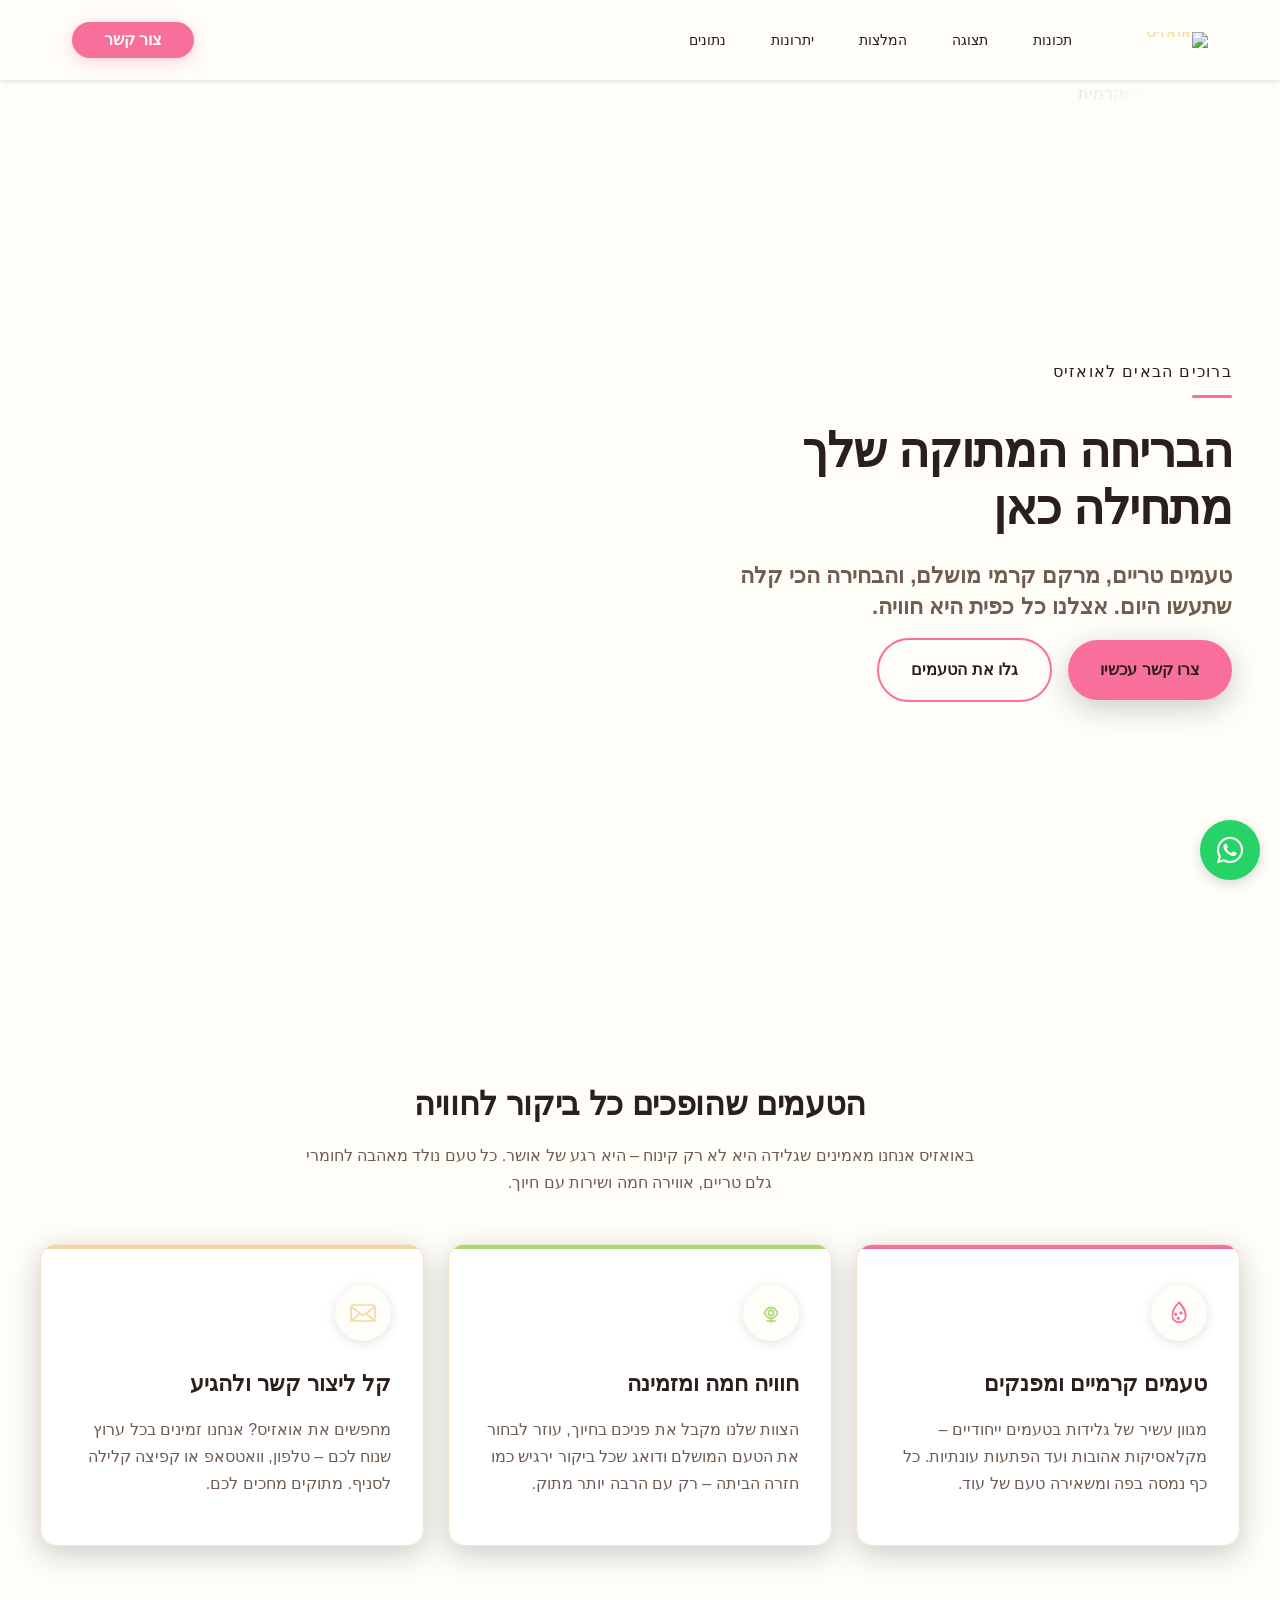
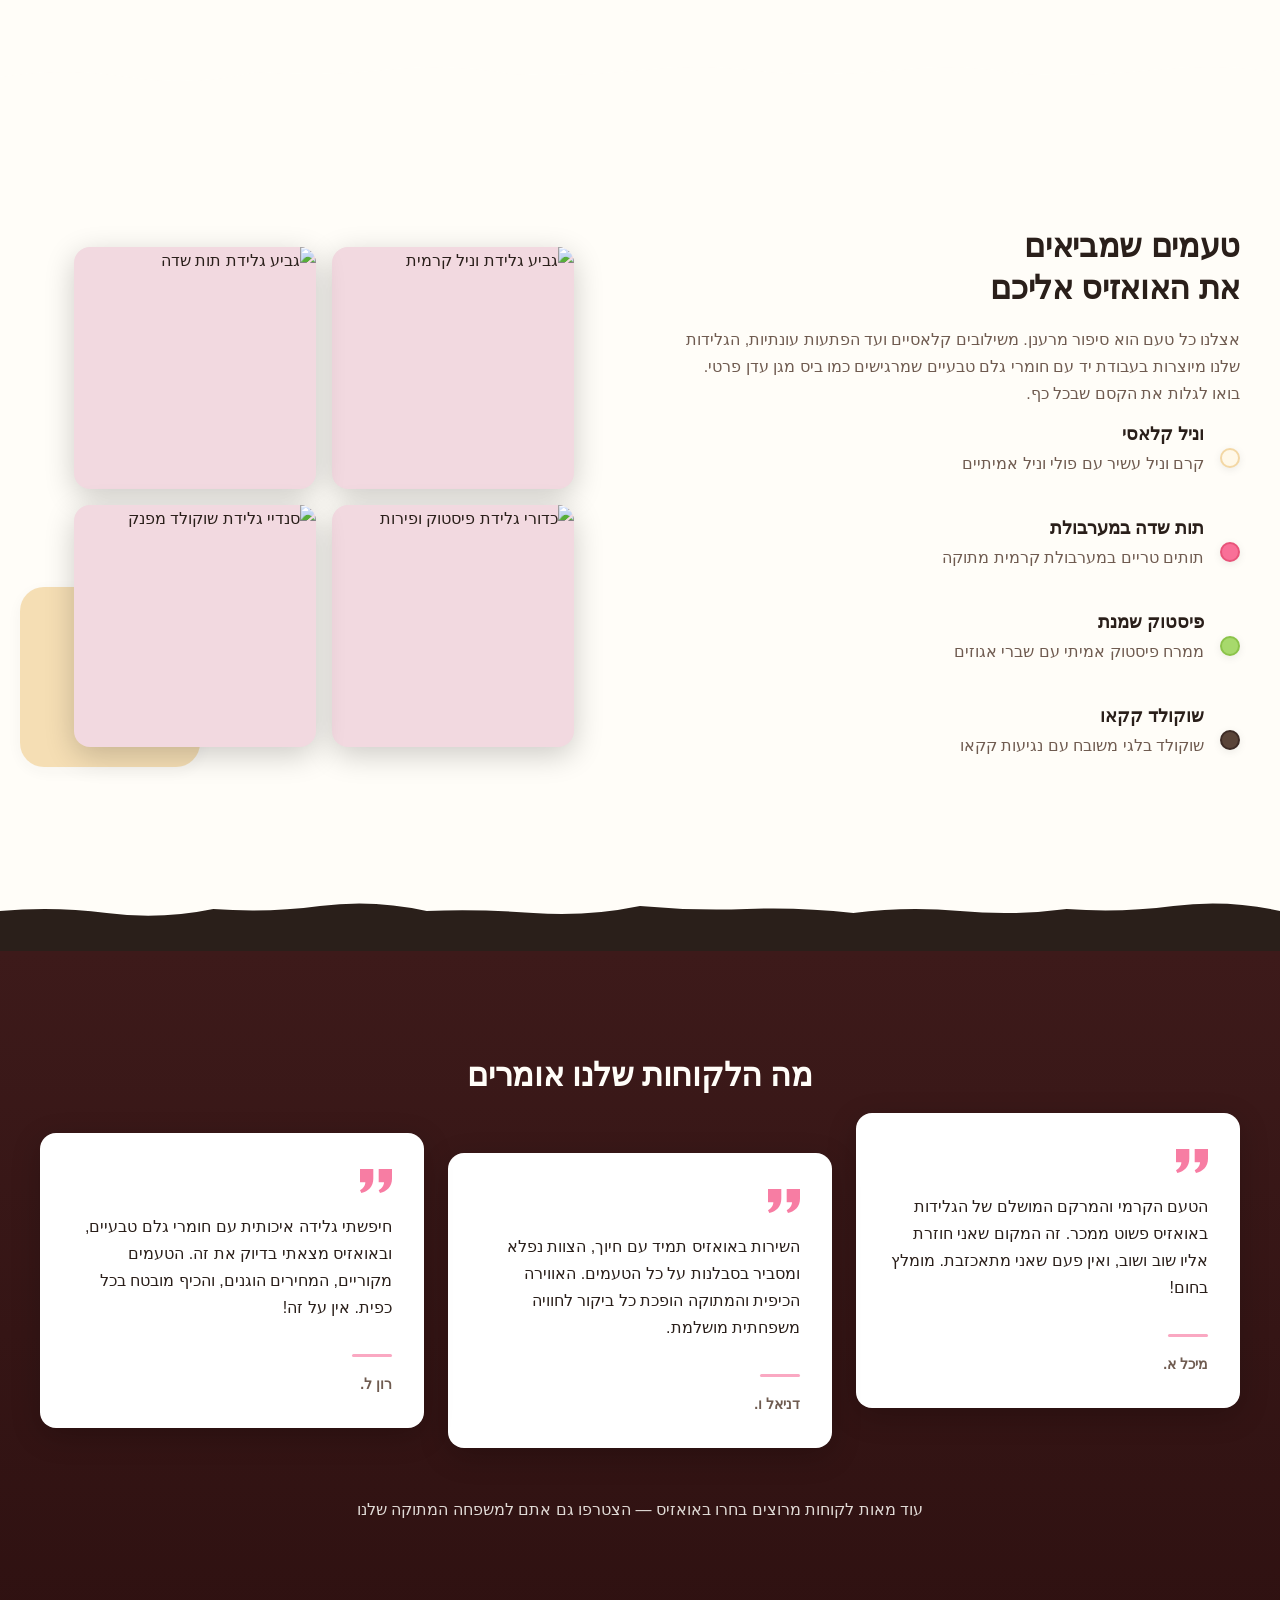
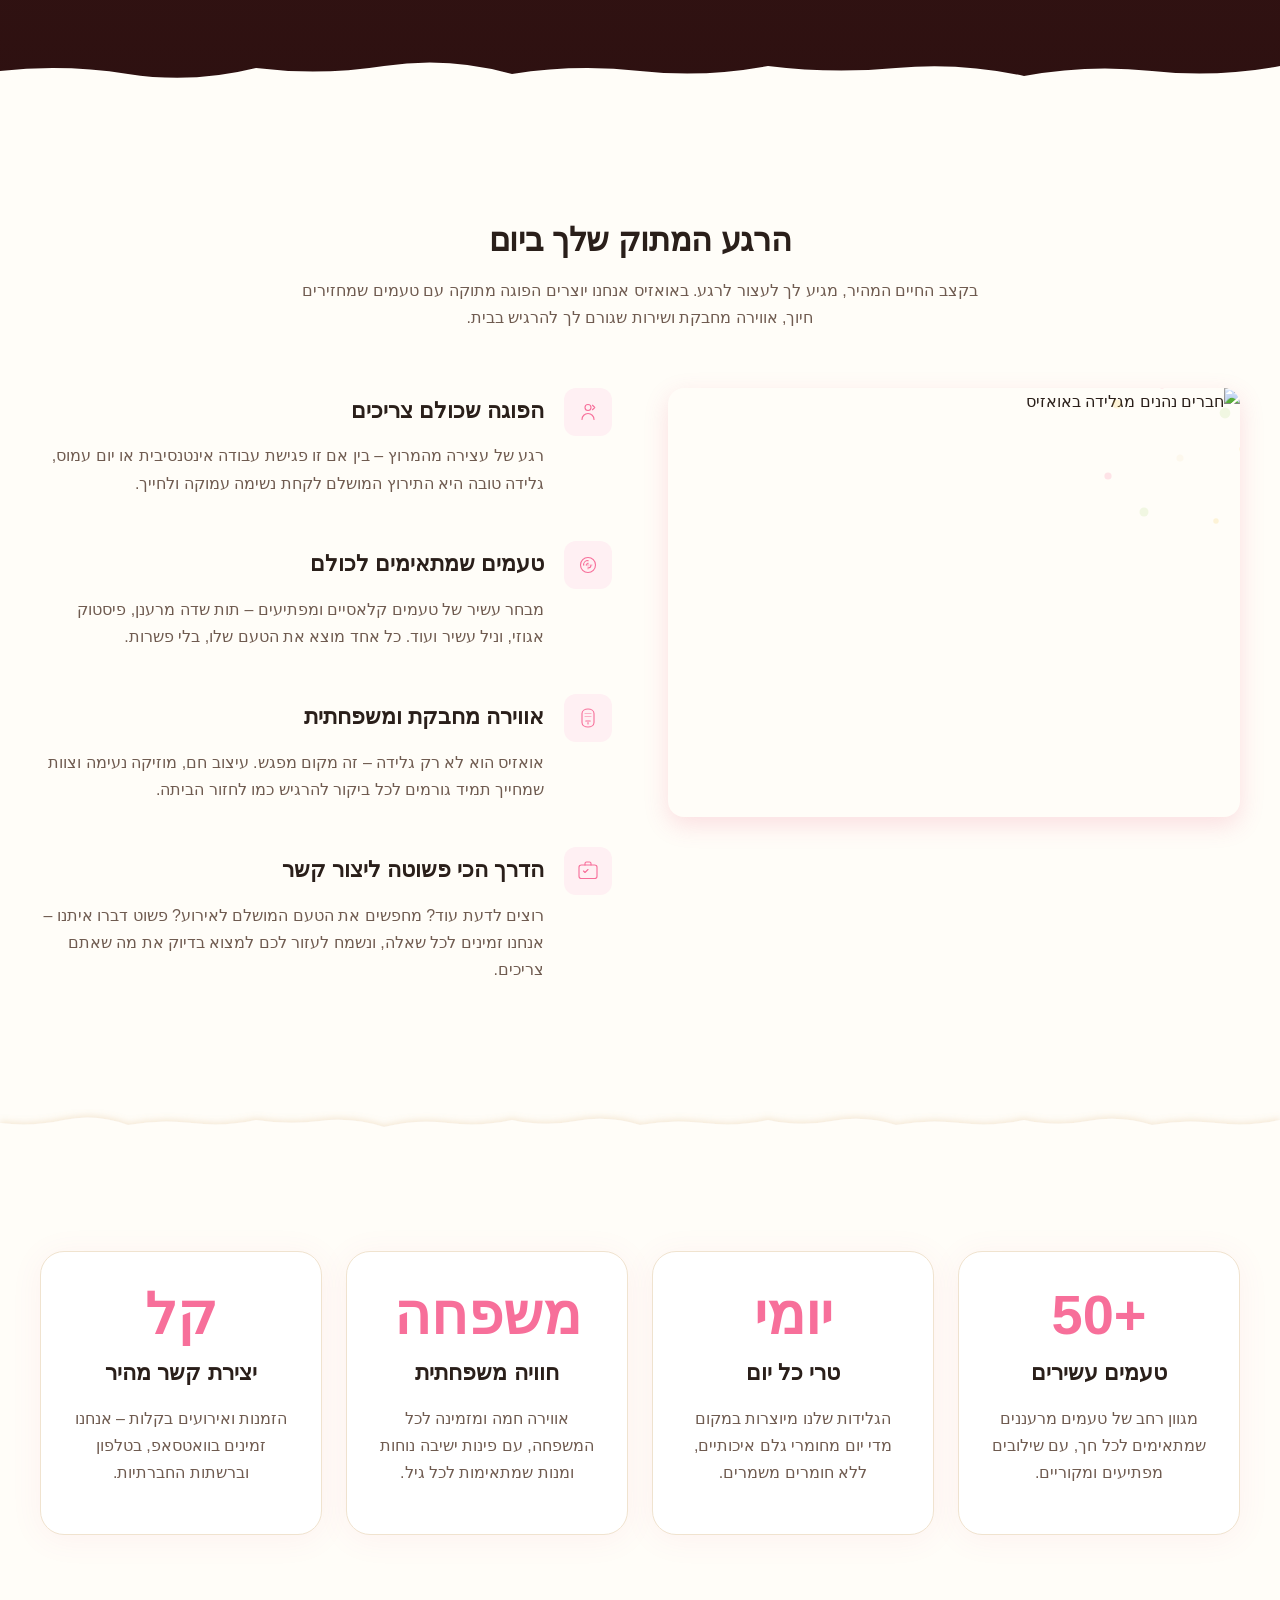
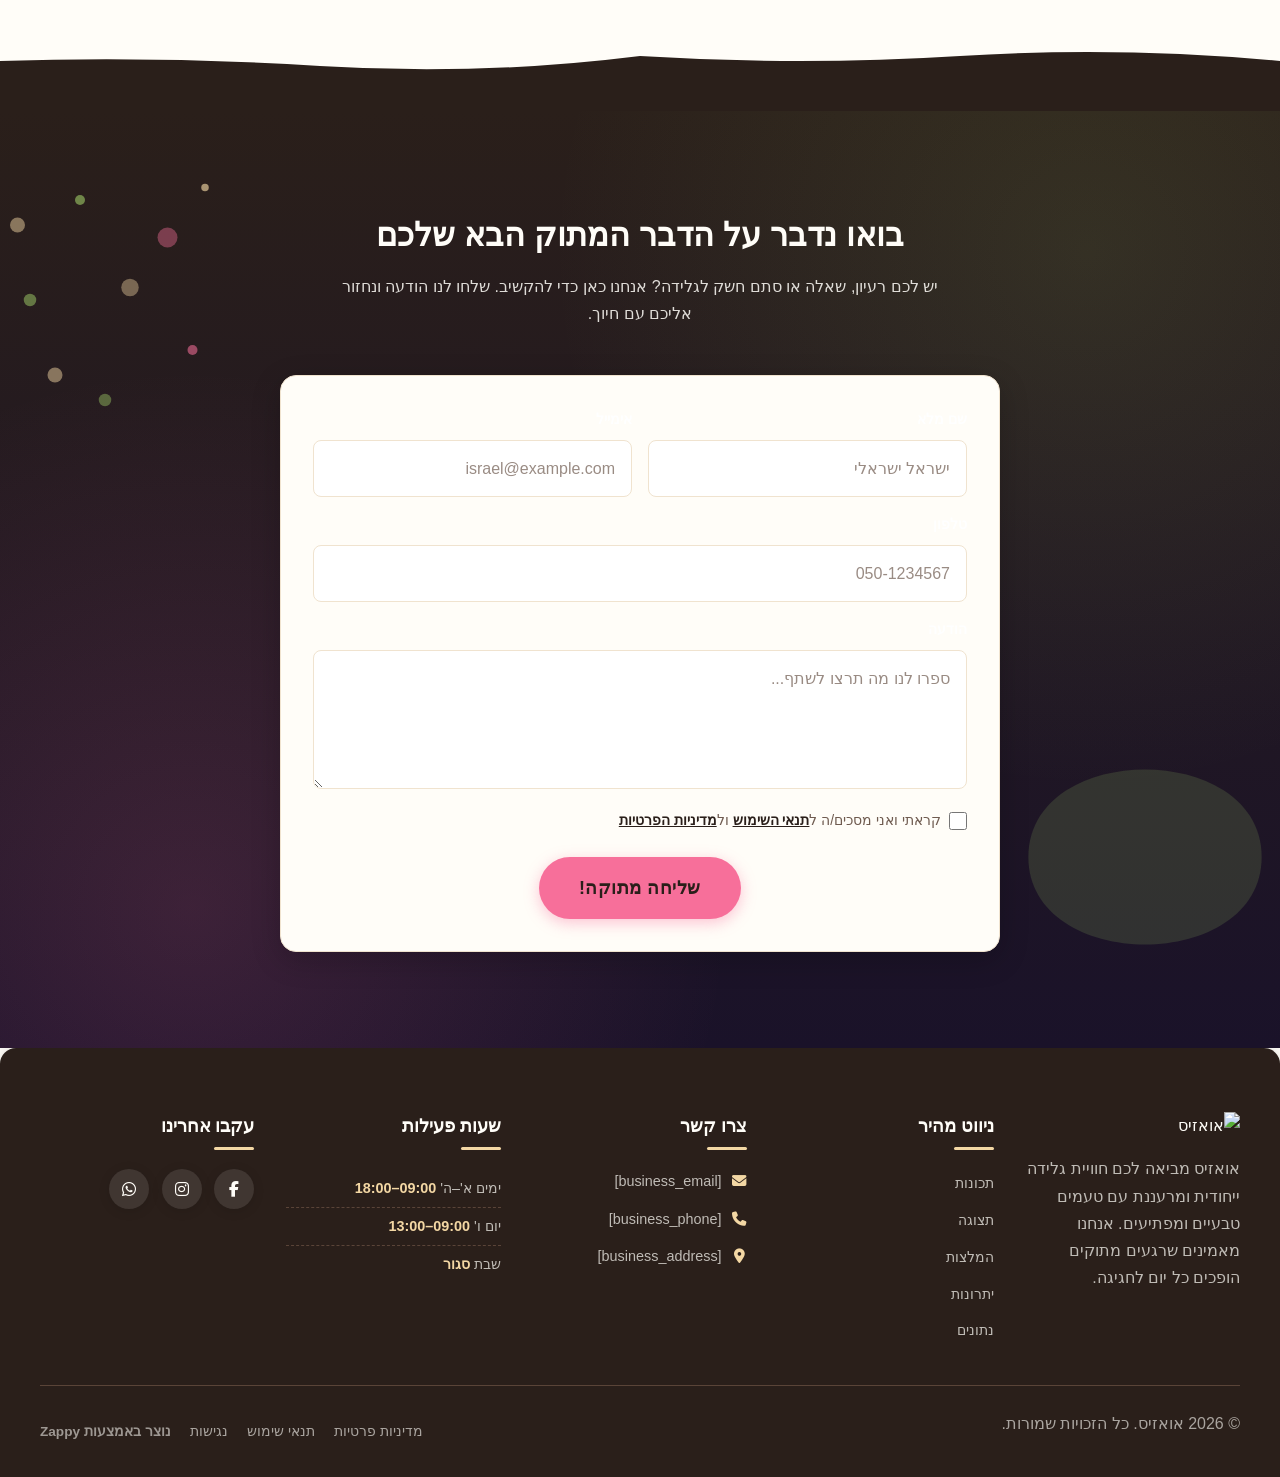
==== index.html @ d3bc62da "Initial website commit" ====
<!DOCTYPE html>
<html lang="he" dir="rtl">
<head>
    <meta charset="UTF-8">
    <meta name="viewport" content="width=device-width, initial-scale=1.0">
    <meta name="robots" content="index, follow">
    <title>גלה את העסק המושלם לרכישה — אואזיס</title>
    <meta name="description" content="מחפש עסק למכירה שמתאים בדיוק לשאיפות שלך? בואו לגלות הזדמנויות נדירות עם אואזיס, המומחים בליווי עסקי חכם. התחל את המסע שלך עוד היום!">
    <meta name="keywords" content="business for sale, אואזיס, עסק למכירה, הזדמנויות עסקיות, קניית עסק">
    
    <!-- Favicons -->
    <link rel="icon" type="image/x-icon" href="/assets/favicon.ico">
    <link rel="icon" type="image/png" sizes="16x16" href="/assets/favicon-16x16.png">
    <link rel="icon" type="image/png" sizes="32x32" href="/assets/favicon-32x32.png">
    <link rel="icon" type="image/png" sizes="48x48" href="/assets/favicon-48x48.png">
    <link rel="icon" type="image/png" sizes="192x192" href="/assets/favicon-192x192.png">
    <link rel="icon" type="image/png" sizes="512x512" href="/assets/favicon-512x512.png">
    <link rel="apple-touch-icon" href="/assets/apple-touch-icon.png">
    <!-- Zappy Analytics -->
<script>
(function() {
  'use strict';
  
  // Configuration
  var config = {
    websiteId: 'adabdd4d-823b-4989-9e78-149e7227483a',
    apiUrl: 'https://api.zappy5.com/api/analytics/track',
    sessionDuration: 30 * 60 * 1000, // 30 minutes
    visitorDuration: 30 * 24 * 60 * 60 * 1000, // 30 days
    trackPageViews: true,
    trackClicks: true,
    trackFormSubmissions: true
  };
  
  // Generate or retrieve persistent visitor ID (30 days)
  function getVisitorId() {
    var visitorKey = 'zappy_visitor_' + config.websiteId;
    var visitor = null;
    
    try {
      visitor = localStorage.getItem(visitorKey);
      if (visitor) {
        var visitorData = JSON.parse(visitor);
        var now = Date.now();
        
        // Check if visitor ID is still valid (30 days)
        if (now - visitorData.created < config.visitorDuration) {
          // Update last seen timestamp
          visitorData.lastSeen = now;
          localStorage.setItem(visitorKey, JSON.stringify(visitorData));
          return visitorData.id;
        }
      }
    } catch (e) {
      console.warn('Zappy Analytics: LocalStorage not available');
    }
    
    // Generate new visitor ID
    var newVisitorId = 'zv_' + Date.now() + '_' + Math.random().toString(36).substr(2, 9);
    
    try {
      localStorage.setItem(visitorKey, JSON.stringify({
        id: newVisitorId,
        created: Date.now(),
        lastSeen: Date.now()
      }));
    } catch (e) {
      // Continue without local storage
    }
    
    return newVisitorId;
  }
  
  // Generate or retrieve session ID (30 minutes)
  function getSessionId() {
    var sessionKey = 'zappy_session_' + config.websiteId;
    var session = null;
    
    try {
      session = sessionStorage.getItem(sessionKey);
      if (session) {
        var sessionData = JSON.parse(session);
        var now = Date.now();
        
        // Check if session is still valid
        if (now - sessionData.timestamp < config.sessionDuration) {
          // Update timestamp
          sessionData.timestamp = now;
          sessionStorage.setItem(sessionKey, JSON.stringify(sessionData));
          return sessionData.id;
        }
      }
    } catch (e) {
      console.warn('Zappy Analytics: SessionStorage not available');
    }
    
    // Generate new session ID
    var newSessionId = 'zs_' + Date.now() + '_' + Math.random().toString(36).substr(2, 9);
    
    try {
      sessionStorage.setItem(sessionKey, JSON.stringify({
        id: newSessionId,
        timestamp: Date.now()
      }));
    } catch (e) {
      // Continue without session storage
    }
    
    return newSessionId;
  }
  
  var visitorId = getVisitorId();
  var sessionId = getSessionId();
  
  // Track an event
  function trackEvent(eventType, data) {
    data = data || {};
    
    var eventData = {
      website_id: config.websiteId,
      event_type: eventType,
      page_path: window.location.pathname,
      referrer: document.referrer || 'direct',
      visitor_id: visitorId,
      session_id: sessionId,
      metadata: data
    };
    
    // Use sendBeacon if available (better for page unload events)
    if (navigator.sendBeacon) {
      var blob = new Blob([JSON.stringify(eventData)], { type: 'application/json' });
      navigator.sendBeacon(config.apiUrl, blob);
    } else {
      // Fallback to fetch
      fetch(config.apiUrl, {
        method: 'POST',
        headers: {
          'Content-Type': 'application/json'
        },
        body: JSON.stringify(eventData),
        keepalive: true
      }).catch(function(error) {
        console.warn('Zappy Analytics: Failed to track event', error);
      });
    }
  }
  
  // Track page view
  if (config.trackPageViews) {
    trackEvent('pageview', {
      title: document.title,
      url: window.location.href
    });
  }
  
  // Track clicks on important elements
  if (config.trackClicks) {
    document.addEventListener('click', function(e) {
      var target = e.target;
      
      // Track button clicks (counted as actions)
      if (target.tagName === 'BUTTON' || target.closest('button')) {
        var button = target.tagName === 'BUTTON' ? target : target.closest('button');
        var clickMeta = {
          element: 'button',
          text: button.textContent.trim().substring(0, 100),
          id: button.id || null,
          class: button.className || null
        };
        
        trackEvent('click', clickMeta);
      }
      
      // Track link clicks (navigation - not counted as actions)
      else if (target.tagName === 'A' || target.closest('a')) {
        var link = target.tagName === 'A' ? target : target.closest('a');
        var navMeta = {
          element: 'link',
          text: link.textContent.trim().substring(0, 100),
          href: link.href,
          external: link.hostname !== window.location.hostname
        };
        
        trackEvent('navigation', navMeta);
      }
    }, true);
  }
  
  
  // Track form submissions
  if (config.trackFormSubmissions) {
    document.addEventListener('submit', function(e) {
      var form = e.target;
      
      trackEvent('form_submit', {
        form_id: form.id || null,
        form_name: form.name || null,
        form_action: form.action || null,
        form_method: form.method || 'GET'
      });
    }, true);
  }
  
  // Track time on page (send on page unload)
  var pageLoadTime = Date.now();
  
  window.addEventListener('beforeunload', function() {
    var timeOnPage = Math.floor((Date.now() - pageLoadTime) / 1000); // in seconds
    
    trackEvent('page_unload', {
      time_on_page: timeOnPage,
      page_path: window.location.pathname
    });
  });
  
  // Expose tracking function globally for custom events
  window.zappyAnalytics = {
    track: trackEvent,
    getVisitorId: function() { return visitorId; },
    getSessionId: function() { return sessionId; }
  };
  
})();
</script>
<!-- End Zappy Analytics -->
    <meta property="og:title" content="גלה את העסק המושלם לרכישה — אואזיס">
    <meta property="og:description" content="מחפש עסק למכירה שמתאים בדיוק לשאיפות שלך? בואו לגלות הזדמנויות נדירות עם אואזיס, המומחים בליווי עסקי חכם. התחל את המסע שלך עוד היום!">
    <meta name="twitter:card" content="summary_large_image">
    <meta name="twitter:title" content="גלה את העסק המושלם לרכישה — אואזיס">
    <meta name="twitter:description" content="מחפש עסק למכירה שמתאים בדיוק לשאיפות שלך? בואו לגלות הזדמנויות נדירות עם אואזיס, המומחים בליווי עסקי חכם. התחל את המסע שלך עוד היום!">
    <meta property="og:type" content="website">
  <meta property="og:locale" content="he_IL">
  
  
  
  
  
  <link rel="stylesheet" href="https://cdnjs.cloudflare.com/ajax/libs/font-awesome/6.4.0/css/all.min.css">
  <style>
    .skip-link { position: absolute; top: 0; left: 0; transform: translateY(-200%); padding: 12px 18px; background: var(--bg-dark, #1a1a1a); color: var(--text-light, #fff); font-weight: 600; border-radius: 0 0 8px 0; z-index: 10000; }
    .skip-link:focus { transform: none; outline: 2px solid var(--ring, #fff); outline-offset: 2px; }
    :focus-visible { outline: 2px solid var(--ring, currentColor); outline-offset: 3px; }
  </style>


  
    <!-- Favicons -->
    <link rel="icon" type="image/x-icon" href="/assets/favicon.ico">
    <link rel="icon" type="image/png" sizes="16x16" href="/assets/favicon-16x16.png">
    <link rel="icon" type="image/png" sizes="32x32" href="/assets/favicon-32x32.png">
    <link rel="icon" type="image/png" sizes="48x48" href="/assets/favicon-48x48.png">
    <link rel="icon" type="image/png" sizes="192x192" href="/assets/favicon-192x192.png">
    <link rel="icon" type="image/png" sizes="512x512" href="/assets/favicon-512x512.png">
    <link rel="apple-touch-icon" href="/assets/apple-touch-icon.png">
    <!-- Cookie Consent -->
    <link rel="stylesheet" href="https://cdn.jsdelivr.net/npm/vanilla-cookieconsent@3/dist/cookieconsent.css">
    <script src="https://cdn.jsdelivr.net/npm/vanilla-cookieconsent@3/dist/cookieconsent.umd.js"></script>
    <!-- Mickidum Accessibility Toolbar -->
    <script src="https://cdn.jsdelivr.net/gh/mickidum/acc_toolbar/acctoolbar/acctoolbar.min.js"></script>
    <link rel="stylesheet" href="/styles.css">
    <script>window.ZAPPY_WEBSITE_ID = "adabdd4d-823b-4989-9e78-149e7227483a"; window.ZAPPY_API_BASE = "https://api.zappy5.com";</script>

    <style id="zappy-dropdown-submenu-styles">
      /* ========== DESKTOP DROPDOWN SUBMENU STYLES ========== */
      /* Base styles for dropdown submenus - parent must be positioned */
      .nav-menu li:has(.sub-menu), nav li:has(.sub-menu), .navbar li:has(.sub-menu), #navMenu li:has(.sub-menu) { position: relative; }
      /* Submenu base - hidden by default */
      .nav-menu .sub-menu, nav .sub-menu, .navbar .sub-menu, #navMenu .sub-menu { display: block !important; position: absolute !important; top: 100%; left: 0; min-width: 220px; background: white; border-radius: 8px; box-shadow: 0 8px 25px rgba(0,0,0,0.15); padding: 8px 0; opacity: 0; visibility: hidden; transform: translateY(10px); transition: all 0.3s ease; z-index: 1000; list-style: none; pointer-events: none; }
      /* CRITICAL: Desktop hover styles to show dropdown */
      .nav-menu li:hover > .sub-menu, nav li:hover > .sub-menu, .navbar li:hover > .sub-menu, #navMenu li:hover > .sub-menu { opacity: 1 !important; visibility: visible !important; transform: translateY(0) !important; pointer-events: auto !important; }
      /* Submenu item styling */
      .sub-menu li { list-style: none; margin: 0; padding: 0; }
      .sub-menu a { display: block !important; padding: 10px 16px !important; color: var(--text-dark, #333) !important; font-weight: 500; text-decoration: none; white-space: nowrap; transition: background-color 0.2s; }
      .sub-menu .zappy-nav-child > a { padding-left: 28px !important; font-size: 0.9em !important; opacity: 0.85 !important; }
      [dir="rtl"] .sub-menu .zappy-nav-child > a, html[lang="he"] .sub-menu .zappy-nav-child > a, html[lang="ar"] .sub-menu .zappy-nav-child > a { padding-left: 10px !important; padding-right: 28px !important; }
      .sub-menu .zappy-nav-parent > a { font-weight: 600 !important; }
      .sub-menu a:hover { background-color: #f5f5f5; }
      /* RTL (Hebrew/Arabic) dropdown positioning */
      [dir="rtl"] .nav-menu .sub-menu, [dir="rtl"] nav .sub-menu, [dir="rtl"] .navbar .sub-menu, html[lang="he"] .nav-menu .sub-menu, html[lang="he"] nav .sub-menu, html[lang="he"] .navbar .sub-menu, html[lang="ar"] .nav-menu .sub-menu, html[lang="ar"] nav .sub-menu, html[lang="ar"] .navbar .sub-menu { left: auto !important; right: 0 !important; }
      /* Hide empty dropdown menus (exclude catalog sub-menus that use <a> children instead of <li>) */
      .sub-menu:empty, .sub-menu:not(:has(li:not(.zappy-hidden-menu-item))):not(:has(> a)), .sub-menu:not(:has(li)):not(:has(> a)) { display: none !important; opacity: 0 !important; visibility: hidden !important; pointer-events: none !important; }
      /* Desktop: show submenu on Menu Group hover */
      li:has(.menu-group-title):hover > .sub-menu { opacity: 1 !important; visibility: visible !important; transform: translateY(0) !important; pointer-events: auto !important; }
      /* Menu Group title styling */
      .nav-menu > li > .menu-group-title, #navMenu > li > .menu-group-title { display: inline-block; padding: 0.5rem 1rem; cursor: default; user-select: none; }
      
      /* ========== MOBILE SUBMENU STYLES ========== */
      @media (max-width: 768px) {
        .nav-menu .sub-menu, nav .sub-menu, .navbar .sub-menu, #navMenu .sub-menu { position: static !important; transform: none !important; box-shadow: none !important; background: transparent !important; max-height: 0; overflow: hidden; opacity: 0; visibility: hidden; transition: max-height 0.3s ease, opacity 0.3s ease; padding: 0 !important; border-radius: 0 !important; }
        .navbar .sub-menu.mobile-expanded, .nav-menu .sub-menu.mobile-expanded, #navMenu .sub-menu.mobile-expanded { max-height: none !important; overflow-y: visible !important; opacity: 1 !important; visibility: visible !important; padding: 8px 0 8px 16px !important; }
        [dir="rtl"] .sub-menu.mobile-expanded, html[lang="he"] .sub-menu.mobile-expanded { padding: 8px 16px 8px 0 !important; }
        /* Disable hover behavior on mobile */
        .nav-menu li:hover > .sub-menu, nav li:hover > .sub-menu, .navbar li:hover > .sub-menu, #navMenu li:hover > .sub-menu { opacity: 0; visibility: hidden; pointer-events: none; }
        .nav-menu li > .sub-menu.mobile-expanded, nav li > .sub-menu.mobile-expanded, .navbar li > .sub-menu.mobile-expanded, #navMenu li > .sub-menu.mobile-expanded { opacity: 1 !important; visibility: visible !important; pointer-events: auto !important; }
        .nav-menu li:has(.sub-menu), nav li:has(.sub-menu), .navbar li:has(.sub-menu), #navMenu li:has(.sub-menu) { display: flex !important; flex-wrap: wrap !important; align-items: center !important; position: relative !important; min-height: 44px !important; }
        .nav-menu li:has(.sub-menu) > a, nav li:has(.sub-menu) > a, .navbar li:has(.sub-menu) > a, #navMenu li:has(.sub-menu) > a { flex: 1 !important; min-width: 0 !important; }
        .nav-menu li:has(.sub-menu) > .menu-group-title, nav li:has(.sub-menu) > .menu-group-title, .navbar li:has(.sub-menu) > .menu-group-title, #navMenu li:has(.sub-menu) > .menu-group-title { flex: 1 !important; min-width: 0 !important; padding: 0 !important; line-height: inherit !important; }
        .nav-menu li:has(.sub-menu) > .sub-menu, nav li:has(.sub-menu) > .sub-menu, .navbar li:has(.sub-menu) > .sub-menu, #navMenu li:has(.sub-menu) > .sub-menu { flex-basis: 100% !important; width: 100% !important; }
        .nav-menu li:has(.sub-menu) > a [class*="chevron"], .nav-menu li:has(.sub-menu) > a [class*="arrow"], .nav-menu li:has(.sub-menu) > a .fa-chevron-down, .nav-menu li:has(.sub-menu) > a .fa-angle-down, nav li:has(.sub-menu) > a [class*="chevron"], nav li:has(.sub-menu) > a [class*="arrow"], #navMenu li:has(.sub-menu) > a [class*="chevron"], #navMenu li:has(.sub-menu) > a [class*="arrow"] { display: none !important; visibility: hidden !important; }
        .mobile-submenu-toggle { display: flex !important; align-items: center !important; justify-content: center !important; width: 44px !important; height: auto !important; background: transparent !important; border: none !important; cursor: pointer !important; color: var(--text-dark) !important; position: static !important; flex-shrink: 0 !important; align-self: stretch !important; z-index: 2 !important; padding: 0 !important; margin: 0 !important; }
        .mobile-submenu-toggle::after { content: '' !important; width: 0 !important; height: 0 !important; border-left: 6px solid transparent !important; border-right: 6px solid transparent !important; border-top: 7px solid currentColor !important; transition: transform 0.3s ease !important; }
        .mobile-submenu-toggle.expanded::after { transform: rotate(180deg) !important; }
        .sub-menu a { padding: 10px 0 !important; display: block !important; color: var(--text-dark) !important; white-space: normal !important; }
        .sub-menu .zappy-nav-child > a { padding-left: 28px !important; font-size: 0.9em !important; opacity: 0.85 !important; }
        [dir="rtl"] .sub-menu .zappy-nav-child > a, html[lang="he"] .sub-menu .zappy-nav-child > a, html[lang="ar"] .sub-menu .zappy-nav-child > a { padding-left: 0 !important; padding-right: 28px !important; }
        .sub-menu .zappy-nav-parent > a { font-weight: 600 !important; }
        .nav-menu.active, #navMenu.active { max-width: 100vw !important; overflow-x: hidden !important; box-sizing: border-box !important; }
        .navbar .sub-menu li a, nav.navbar .sub-menu li a, .zappy-products-dropdown .sub-menu a { color: var(--text-dark) !important; }
      }
      @media (min-width: 769px) { .mobile-submenu-toggle { display: none !important; } }
    </style>

    <style id="zappy-widget-visibility">
      html[dir="rtl"] .whatsapp-float { right: 20px !important; left: auto !important; }
      html[dir="ltr"] .whatsapp-float, html:not([dir]) .whatsapp-float { left: 20px !important; right: auto !important; }
      html[dir="rtl"] #mic-access-tool-general-button, html[dir="rtl"] .mic-access-tool-general-button,
      html[dir="rtl"] #mic-init-access-tool .mic-access-tool-general-button,
      html[dir="rtl"] #mic-init-access-tool #mic-access-tool-general-button,
      html[dir="rtl"] ._access-icon { left: 20px !important; right: auto !important; }
      html[dir="ltr"] #mic-access-tool-general-button, html[dir="ltr"] .mic-access-tool-general-button,
      html[dir="ltr"] #mic-init-access-tool .mic-access-tool-general-button,
      html[dir="ltr"] #mic-init-access-tool #mic-access-tool-general-button,
      html[dir="ltr"] ._access-icon,
      html:not([dir]) #mic-access-tool-general-button, html:not([dir]) .mic-access-tool-general-button,
      html:not([dir]) #mic-init-access-tool .mic-access-tool-general-button,
      html:not([dir]) #mic-init-access-tool #mic-access-tool-general-button,
      html:not([dir]) ._access-icon { right: 20px !important; left: auto !important; }
      @media (max-width: 768px) { .whatsapp-float { display: flex !important; } }
      @media (min-width: 769px) { .whatsapp-float { display: flex !important; } }
      @media (max-width: 768px) {
        #mic-access-tool-general-button, .mic-access-tool-general-button,
        #mic-init-access-tool .mic-access-tool-general-button, #mic-init-access-tool #mic-access-tool-general-button,
        ._access-icon { display: flex !important; visibility: visible !important; opacity: 1 !important; pointer-events: auto !important; }
        #mic-access-tool-box.opened-mic-access-tool, .mic-access-tool-box.opened-mic-access-tool,
        #mic-init-access-tool #mic-access-tool-box.opened-mic-access-tool {
          visibility: visible !important; opacity: 1 !important; pointer-events: auto !important;
        }
      }
      @media (min-width: 769px) {
        #mic-access-tool-general-button, .mic-access-tool-general-button,
        #mic-init-access-tool .mic-access-tool-general-button, #mic-init-access-tool #mic-access-tool-general-button,
        ._access-icon { display: flex !important; visibility: visible !important; opacity: 1 !important; pointer-events: auto !important; }
        #mic-access-tool-box.opened-mic-access-tool, .mic-access-tool-box.opened-mic-access-tool,
        #mic-init-access-tool #mic-access-tool-box.opened-mic-access-tool {
          visibility: visible !important; opacity: 1 !important; pointer-events: auto !important;
        }
      }
    </style>
</head>
<body>
<a class="skip-link" href="#main">דלג לתוכן הראשי</a>
  <nav class="navbar" dir="rtl">
  <button class="mobile-toggle" id="mobileToggle" aria-label="Menu">
    <svg class="hamburger-icon" width="24" height="24" viewBox="0 0 24 24" fill="none">
      <path d="M3 12h18M3 6h18M3 18h18" stroke="currentColor" stroke-width="2" stroke-linecap="round"/>
    </svg>
    <svg class="close-icon" width="24" height="24" viewBox="0 0 24 24" fill="none" style="display: none;">
      <path d="M18 6L6 18M6 6l12 12" stroke="currentColor" stroke-width="2" stroke-linecap="round"/>
    </svg>
  </button>
  
  <button class="phone-header-btn" data-phone="[business_phone]" aria-label="Call">
    <svg width="20" height="20" viewBox="0 0 24 24" fill="currentColor">
      <path d="M22 16.92v3a2 2 0 0 1-2.18 2 19.79 19.79 0 0 1-8.63-3.07 19.5 19.5 0 0 1-6-6 19.79 19.79 0 0 1-3.07-8.67A2 2 0 0 1 4.11 2h3a2 2 0 0 1 2 1.72 12.84 12.84 0 0 0 .7 2.81 2 2 0 0 1-.45 2.11L8.09 9.91a16 16 0 0 0 6 6l1.27-1.27a2 2 0 0 1 2.11-.45 12.84 12.84 0 0 0 2.81.7A2 2 0 0 1 22 16.92z"/>
    </svg>
  </button>

  <div class="nav-container">
    <div class="nav-right-group"><div class="nav-brand">
      <a href="/" class="logo-link"><img class="logo" src="/assets/site-----image-1.webp" alt="אואזיס"></a>
    </div><ul class="nav-menu" id="navMenu"><li><a href="#features">תכונות</a></li><li><a href="#showcase">תצוגה</a></li><li><a href="#testimonials">המלצות</a></li><li><a href="#benefits">יתרונות</a></li><li><a href="#stats">נתונים</a></li><li class="mobile-contact-link nav-cta-mobile-item"><a href="#cta" class="nav-cta-btn">צור קשר</a></li></ul></div>
    
    
    
    <div class="nav-cta-container">
      <a href="#cta" class="nav-cta-btn">צור קשר</a>
    </div>
  </div>
</nav>
<script>

// Navbar Mobile Menu Toggle and Contrast Fix
(function() {
  // Use 'load' event instead of 'DOMContentLoaded' to ensure we run AFTER all other scripts
  window.addEventListener('load', function() {
    
    // FIX MOBILE BUTTON CONTRAST
    // Detect navbar background color and apply contrasting color to mobile buttons
    const navbar = document.querySelector('.navbar, nav, header');
    if (!navbar) {
      console.log('[Navbar] Navbar element not found');
      return;
    }
    
    // DECLARE VARIABLES EARLY to avoid Temporal Dead Zone errors
    // These are used in multiple places below
    let mobileToggle = document.getElementById('mobileToggle') ||
                       document.querySelector('.mobile-toggle') ||
                       document.querySelector('.hamburger') ||
                       document.querySelector('.hamburger-menu') ||
                       document.querySelector('.menu-toggle') ||
                       document.querySelector('.burger-menu') ||
                       document.querySelector('[aria-label="Menu"]') ||
                       document.querySelector('[aria-label="תפריט"]');
    
    const phoneBtn = document.querySelector('.phone-header-btn');
    
    const computedStyle = window.getComputedStyle(navbar);
    let bgColor = computedStyle.backgroundColor;
    
    console.log('[Navbar] Initial navbar background:', bgColor);
    
    // Check if background is transparent or rgba with 0 alpha
    const isTransparent = bgColor === 'transparent' || 
                         bgColor === 'rgba(0, 0, 0, 0)' ||
                         (bgColor.startsWith('rgba') && bgColor.includes(', 0)'));
    
    if (isTransparent) {
      // Check for background-image or gradient
      const bgImage = computedStyle.backgroundImage;
      if (bgImage && bgImage !== 'none') {
        console.log('[Navbar] Navbar has background image/gradient, using dark text');
        bgColor = 'rgb(240, 240, 240)'; // Assume light background
      } else {
        // Transparent navbar - check body background
        const bodyBg = window.getComputedStyle(document.body).backgroundColor;
        console.log('[Navbar] Navbar transparent, using body background:', bodyBg);
        bgColor = bodyBg;
      }
    }
    
    // Calculate luminance to determine if background is light or dark
    const rgb = bgColor.match(/\d+/g);
    if (rgb && rgb.length >= 3) {
      const r = parseInt(rgb[0]);
      const g = parseInt(rgb[1]);
      const b = parseInt(rgb[2]);
      const luminance = (0.299 * r + 0.587 * g + 0.114 * b) / 255;
      
      // Mobile button colors are set by Claude's AI-generated CSS (same as .nav-menu a)
      // No dynamic color overrides needed - colors come from the generated navbar CSS
      console.log('[Navbar] Mobile button colors preserved from Claude CSS (luminance:', luminance.toFixed(2) + ')');
      
      // FIX ICON SIZES - Ensure SVGs are properly sized and visible
      // INJECT CRITICAL CSS TO OVERRIDE ANY CONFLICTING RULES
      const criticalCSS = document.createElement('style');
      criticalCSS.id = 'zappy-mobile-nav-fix';
      const htmlLang = document.documentElement.lang || 'en';
      const htmlDir = document.documentElement.dir || 'ltr';
      // Check both dir attribute AND lang for RTL detection
      // dir="rtl" is the most reliable indicator
      const isRTL = htmlDir === 'rtl' || htmlLang === 'he' || htmlLang === 'ar';
      
      criticalCSS.textContent = `
        /* Hide mobile buttons on desktop, show only on mobile */
        @media (min-width: 769px) {
          .mobile-toggle,
          .phone-header-btn {
            display: none !important;
          }
        }
        
        /* Show and position mobile buttons correctly on mobile */
        @media (max-width: 768px) {
          .navbar,
          nav.navbar {
            min-height: 70px !important;
          }

          .mobile-toggle,
          .phone-header-btn {
            position: absolute !important;
            top: 0 !important;
            bottom: 0 !important;
            margin-top: auto !important;
            margin-bottom: auto !important;
            transform: none !important;
            z-index: 1001 !important;
            display: flex !important;
            align-items: center !important;
            justify-content: center !important;
            width: 36px !important;
            height: 36px !important;
            border-radius: 50% !important;
            border: none !important;
            cursor: pointer !important;
            padding: 6px !important;
            background: none !important;
            color: var(--nav-text, var(--text-dark)) !important;
            touch-action: manipulation !important;
            -webkit-tap-highlight-color: transparent !important;
          }

          html[data-zappy-site-type="ecommerce"] .phone-header-btn,
          body[data-zappy-site-type="ecommerce"] .phone-header-btn,
          html[data-zappy-site-type="ecommerce"] header .phone-header-btn,
          html[data-zappy-site-type="ecommerce"] nav .phone-header-btn {
            display: none !important;
            visibility: hidden !important;
            width: 0 !important;
            height: 0 !important;
            min-width: 0 !important;
            overflow: hidden !important;
          }
          
          /* LTR positioning (default): hamburger LEFT, phone RIGHT */
          html:not([dir="rtl"]):not([lang="he"]):not([lang="ar"]) .mobile-toggle,
          html[dir="ltr"] .mobile-toggle {
            left: 12px !important;
            right: auto !important;
          }
          html:not([dir="rtl"]):not([lang="he"]):not([lang="ar"]) .phone-header-btn,
          html[dir="ltr"] .phone-header-btn {
            right: 12px !important;
            left: auto !important;
          }
          
          /* RTL positioning: hamburger RIGHT, phone LEFT */
          html[dir="rtl"] .mobile-toggle,
          html[lang="he"] .mobile-toggle,
          html[lang="ar"] .mobile-toggle {
            right: 12px !important;
            left: auto !important;
          }
          html[dir="rtl"] .phone-header-btn,
          html[lang="he"] .phone-header-btn,
          html[lang="ar"] .phone-header-btn {
            left: 12px !important;
            right: auto !important;
          }
          
          /* CRITICAL: Ensure nav-container has min-height on mobile */
          /* All children are positioned absolutely/fixed on mobile, so height:auto collapses to 0 */
          .nav-container {
            min-height: 70px !important;
            position: relative !important;
          }
          
          /* Ensure SVG icons are properly sized and inherit color */
          .mobile-toggle svg,
          .phone-header-btn svg {
            width: 24px !important;
            height: 24px !important;
            /* Don't force display - let JavaScript control hamburger/close toggle */
          }
          
          /* Reset nav-cta-container on mobile - remove desktop box-shadow/padding */
          /* that creates a visible ghost box when CTA button is hidden */
          .nav-cta-container {
            box-shadow: none !important;
            padding: 0 !important;
          }
          
          /* Hide nav-cta-container entirely on mobile when there's no lang-switcher */
          /* (only the CTA button is inside, and it's hidden on mobile) */
          .nav-cta-container:not(:has(.lang-switcher)) {
            display: none !important;
          }
          
          /* CRITICAL: Prevent hero image fade gradient from bleeding over headline text */
          /* The .image-fade-gradient has bottom: -30px (extends below parent) */
          /* On mobile stacked layout, this overlaps the h1 text below the image */
          .hero-image-column {
            overflow: hidden !important;
          }
          .image-fade-gradient {
            bottom: 0 !important;
          }
          
          /* Hide desktop language switcher on mobile - hamburger menu handles it */
          /* High specificity to override stored CSS */
          .lang-switcher,
          .nav-cta-container .lang-switcher,
          .nav-container .lang-switcher,
          .navbar .lang-switcher,
          .navbar .nav-cta-container .lang-switcher {
            display: none !important;
          }
        }
      `;
      
      // Remove existing fix if present and inject new one
      const existing = document.getElementById('zappy-mobile-nav-fix');
      if (existing) existing.remove();
      document.head.appendChild(criticalCSS);
      
      console.log('[Navbar] Critical CSS injected for mobile nav positioning');
      
      // ONLY apply inline positioning styles on mobile viewport
      // On desktop, the CSS handles hiding these buttons with display: none
      // Inline styles were breaking desktop layout by overriding CSS
      const isMobileViewport = window.innerWidth <= 768;
      
      if (mobileToggle) {
        // Icon sizing applies to all viewports for consistency
        const hamburgerIcon = mobileToggle.querySelector('.hamburger-icon');
        const closeIcon = mobileToggle.querySelector('.close-icon');
        
        if (hamburgerIcon) {
          hamburgerIcon.style.setProperty('width', '24px', 'important');
          hamburgerIcon.style.setProperty('height', '24px', 'important');
          hamburgerIcon.style.setProperty('display', 'block', 'important'); // Show hamburger by default
        }
        if (closeIcon) {
          closeIcon.style.setProperty('width', '24px', 'important');
          closeIcon.style.setProperty('height', '24px', 'important');
          closeIcon.style.setProperty('display', 'none', 'important'); // Hide close icon by default
        }
        
        // ONLY set positioning inline styles on mobile
        if (isMobileViewport) {
          mobileToggle.style.setProperty('position', 'absolute', 'important');
          mobileToggle.style.setProperty('top', '0', 'important');
          mobileToggle.style.setProperty('bottom', '0', 'important');
          mobileToggle.style.setProperty('margin-top', 'auto', 'important');
          mobileToggle.style.setProperty('margin-bottom', 'auto', 'important');
          mobileToggle.style.setProperty('transform', 'none', 'important');
          mobileToggle.style.setProperty('z-index', '1001', 'important');
          
          // Clear any inline left/right so CSS can take over based on html[dir]
          mobileToggle.style.removeProperty('left');
          mobileToggle.style.removeProperty('right');
          
          console.log('[Navbar] Mobile toggle positioning applied (mobile viewport)');
        } else {
          // On desktop, clear any positioning styles to let CSS handle it
          mobileToggle.style.removeProperty('position');
          mobileToggle.style.removeProperty('top');
          mobileToggle.style.removeProperty('transform');
          mobileToggle.style.removeProperty('z-index');
          mobileToggle.style.removeProperty('left');
          mobileToggle.style.removeProperty('right');
          console.log('[Navbar] Desktop viewport - cleared mobile toggle inline positioning');
        }
      }
      
      if (phoneBtn) {
        // Icon sizing applies to all viewports
        const phoneIcon = phoneBtn.querySelector('svg');
        if (phoneIcon) {
          phoneIcon.style.width = '24px';
          phoneIcon.style.height = '24px';
          phoneIcon.setAttribute('width', '24');
          phoneIcon.setAttribute('height', '24');
        }
        
        // ONLY set positioning inline styles on mobile
        if (isMobileViewport) {
          phoneBtn.style.setProperty('position', 'absolute', 'important');
          phoneBtn.style.setProperty('top', '0', 'important');
          phoneBtn.style.setProperty('bottom', '0', 'important');
          phoneBtn.style.setProperty('margin-top', 'auto', 'important');
          phoneBtn.style.setProperty('margin-bottom', 'auto', 'important');
          phoneBtn.style.setProperty('transform', 'none', 'important');
          phoneBtn.style.setProperty('z-index', '1001', 'important');
          
          // Clear any inline left/right so CSS can take over based on html[dir]
          phoneBtn.style.removeProperty('left');
          phoneBtn.style.removeProperty('right');
          
          console.log('[Navbar] Phone button positioning applied (mobile viewport)');
        } else {
          // On desktop, clear any positioning styles to let CSS handle it
          phoneBtn.style.removeProperty('position');
          phoneBtn.style.removeProperty('top');
          phoneBtn.style.removeProperty('transform');
          phoneBtn.style.removeProperty('z-index');
          phoneBtn.style.removeProperty('left');
          phoneBtn.style.removeProperty('right');
          console.log('[Navbar] Desktop viewport - cleared phone button inline positioning');
        }
      }
    } else {
      console.log('[Navbar] Could not parse background color:', bgColor);
    }
    
    // MOBILE MENU TOGGLE
    // Re-query in case DOM changed (mobileToggle already declared at top of function)
    mobileToggle = document.getElementById('mobileToggle') ||
                   document.querySelector('.mobile-toggle') ||
                   document.querySelector('.hamburger') ||
                   document.querySelector('.hamburger-menu') ||
                   document.querySelector('.menu-toggle') ||
                   document.querySelector('.burger-menu') ||
                   document.querySelector('[aria-label="Menu"]') ||
                   document.querySelector('[aria-label="תפריט"]');
    
    // EXPANDED SEARCH: Find nav menu by ID or class
    const navMenu = document.getElementById('navMenu') ||
                  document.querySelector('.nav-menu') ||
                  document.querySelector('.nav-links') ||
                  document.querySelector('nav ul:not(.submenu)');
    
    if (!mobileToggle || !navMenu) {
      console.log('[Navbar] Mobile toggle or menu not found:', { toggle: !!mobileToggle, menu: !!navMenu });
      return;
    }
    
    // Ensure navMenu has ID for CSS targeting
    if (!navMenu.id) {
      navMenu.id = 'navMenu';
    }
    
    console.log('[Navbar] Initializing mobile menu...');
    
    // Remove any existing event listeners by cloning the button
    const newToggle = mobileToggle.cloneNode(true);
    mobileToggle.parentNode.replaceChild(newToggle, mobileToggle);
    
    // Toggle menu handler (shared by click and touchend)
    function handleToggle(e) {
      e.preventDefault();
      e.stopPropagation();
      
      const hamburgerIcon = newToggle.querySelector('.hamburger-icon');
      const closeIcon = newToggle.querySelector('.close-icon');
      const isActive = navMenu.classList.contains('active');
      
      if (isActive) {
        // Close menu
        navMenu.classList.remove('active');
        if (hamburgerIcon) hamburgerIcon.style.setProperty('display', 'block', 'important');
        if (closeIcon) closeIcon.style.setProperty('display', 'none', 'important');
        document.body.style.overflow = '';
        document.body.classList.remove('menu-open');
        console.log('[Navbar] Menu closed');
      } else {
        // Open menu
        navMenu.classList.add('active');
        if (hamburgerIcon) hamburgerIcon.style.setProperty('display', 'none', 'important');
        if (closeIcon) closeIcon.style.setProperty('display', 'block', 'important');
        document.body.style.overflow = 'hidden';
        document.body.classList.add('menu-open');
        console.log('[Navbar] Menu opened');
      }
    }
    
    // Use click for desktop/emulation and touchend as iOS Safari fallback.
    // Prevent double-fire with a timestamp guard.
    var lastToggleTime = 0;
    function guardedToggle(e) {
      var now = Date.now();
      if (now - lastToggleTime < 300) return;
      lastToggleTime = now;
      handleToggle(e);
    }
    
    newToggle.addEventListener('click', guardedToggle);
    newToggle.addEventListener('touchend', guardedToggle);

    // Close the full-screen overlay menu on Escape
    document.addEventListener('keydown', function(e) {
      if ((e.key === 'Escape' || e.key === 'Esc') && navMenu.classList.contains('active')) {
        const hamburgerIcon = newToggle.querySelector('.hamburger-icon');
        const closeIcon = newToggle.querySelector('.close-icon');
        navMenu.classList.remove('active');
        if (hamburgerIcon) hamburgerIcon.style.setProperty('display', 'block', 'important');
        if (closeIcon) closeIcon.style.setProperty('display', 'none', 'important');
        document.body.style.overflow = '';
        document.body.classList.remove('menu-open');
        console.log('[Navbar] Menu closed (Escape)');
      }
    });
    
    // Close menu when clicking nav links (but NOT dropdown toggles)
    const navLinks = navMenu.querySelectorAll('a');
    navLinks.forEach(function(link) {
      link.addEventListener('click', function() {
        // Don't close if it's a dropdown child (unless it's a real navigation link)
        if (this.getAttribute('href') === '#') return;
        
        const hamburgerIcon = newToggle.querySelector('.hamburger-icon');
        const closeIcon = newToggle.querySelector('.close-icon');
        
        navMenu.classList.remove('active');
        if (hamburgerIcon) hamburgerIcon.style.setProperty('display', 'block', 'important');
        if (closeIcon) closeIcon.style.setProperty('display', 'none', 'important');
        document.body.style.overflow = '';
        document.body.classList.remove('menu-open');
        console.log('[Navbar] Menu closed (link clicked)');
      });
    });
    
    // DROPDOWN MENU TOGGLE (for mobile and touch devices)
    var dropdownToggles = navMenu.querySelectorAll('.dropdown-toggle');
    dropdownToggles.forEach(function(toggle) {
      toggle.addEventListener('click', function(e) {
        e.preventDefault();
        e.stopPropagation();
        var parent = this.closest('.nav-dropdown');
        if (!parent) return;
        
        // Close other open dropdowns at the same level
        var siblings = parent.parentNode.querySelectorAll('.nav-dropdown.open');
        siblings.forEach(function(sib) {
          if (sib !== parent) sib.classList.remove('open');
        });
        
        parent.classList.toggle('open');
        console.log('[Navbar] Dropdown toggled:', parent.classList.contains('open') ? 'open' : 'closed');
      });
    });
    
    // Close dropdowns when clicking outside
    document.addEventListener('click', function(e) {
      if (!e.target.closest('.nav-dropdown')) {
        var openDropdowns = document.querySelectorAll('.nav-dropdown.open');
        openDropdowns.forEach(function(dd) { dd.classList.remove('open'); });
      }
    });
    
    console.log('[Navbar] Dropdown handlers initialized for ' + dropdownToggles.length + ' dropdowns');
    
    // Phone button functionality (phoneBtn already declared at top of function)
    if (phoneBtn) {
      phoneBtn.addEventListener('click', function() {
        // Get phone number from placeholder in page or use default
        const phoneLinks = document.querySelectorAll('a[href^="tel:"]');
        const phoneNumber = phoneLinks.length > 0 
          ? phoneLinks[0].getAttribute('href').replace('tel:', '')
          : '[business_phone]';
        
        window.location.href = 'tel:' + phoneNumber;
        console.log('[Navbar] Phone button clicked');
      });
    }
    
    console.log('[Navbar] Mobile menu initialized successfully');
    
    // WhatsApp button visibility is now controlled via CSS (siteSettings).
    // No JS-based desktop hiding — the button is visible on both mobile and desktop by default.
  });
})();

</script>
  
  <main id="main">
    <section data-band-index="0" id="hero" class="index-hero-section" data-layout-spec="בית-hero" data-hero-treatment="fade-bleed" data-hero-type="fullscreen-scrim" style="--hero-fade-color: var(--bg-light);">
  <img loading="eager" fetchpriority="high" class="hero-fade-img" data-hero-bg="true" data-placeholder="index-hero-image-1" data-context="A bright natural-light scene of creamy ice cream cones and cups on a café counter with subtle human warmth, shot from a slightly elevated angle. The composition places the main subject (a tall strawberry cone and a pistachio cup) on the right side of the frame, leaving the left side softly blurred for text overlay. Warm vanilla tones, soft sunlight, and creamy highlights dominate the palette." width="1200" height="600" src="/assets/site-index-hero-image-1.webp" alt="גלידת אואזיס טרייה וקרמית">
  
  <div class="hero-fade-content">
    <p class="hero-eyebrow">ברוכים הבאים לאואזיס</p>
    <h1 class="display-xl">הבריחה המתוקה שלך מתחילה כאן</h1>
    <h3 class="hero-subtitle">טעמים טריים, מרקם קרמי מושלם, והבחירה הכי קלה שתעשו היום. אצלנו כל כפית היא חוויה.</h3>
    <div class="hero-cta-row">
      <a href="#contact" class="btn-primary hero-btn">צרו קשר עכשיו</a>
      <a href="#flavors" class="btn-secondary hero-btn">גלו את הטעמים</a>
    </div>
  </div>

  <div class="hero-divider-wrapper" data-no-icon-edit="true" aria-hidden="true">
    <svg viewBox="0 0 1200 80" preserveAspectRatio="none" xmlns="http://www.w3.org/2000/svg">
      <path d="M0,80 L0,30 Q80,18 160,35 T320,25 Q400,30 480,20 T640,30 Q720,22 800,35 T960,25 Q1040,30 1120,20 T1200,30 L1200,80 Z" fill="var(--bg-light)"/>
    </svg>
  </div>
</section>

<section data-band-index="1" id="features" class="index-features-section" data-layout-spec="בית-features" dir="rtl">
  <div class="features-container">
    <!-- Intro Block -->
    <div class="features-intro">
      <h2 class="features-heading">הטעמים שהופכים כל ביקור לחוויה</h2>
      <p class="features-subtitle">באואזיס אנחנו מאמינים שגלידה היא לא רק קינוח – היא רגע של אושר. כל טעם נולד מאהבה לחומרי גלם טריים, אווירה חמה ושירות עם חיוך.</p>
    </div>

    <!-- Cards Grid -->
    <div class="features-grid">
      
      <!-- Card 1: Creamy Flavors -->
      <article class="feature-card card-strawberry">
        <div class="card-accent-strip"></div>
        <div class="card-icon-wrapper">
          <svg class="card-icon" data-element-type="icon" data-icon-type="svg" viewBox="0 0 48 48" fill="none" xmlns="http://www.w3.org/2000/svg">
            <path d="M24 8C24 8 14 18 14 28C14 33.5228 18.4772 38 24 38C29.5228 38 34 33.5228 34 28C34 18 24 8 24 8Z" stroke="currentColor" stroke-width="2.5" stroke-linecap="round" stroke-linejoin="round"/>
            <path d="M24 8C24 8 34 18 34 28" stroke="currentColor" stroke-width="2.5" stroke-linecap="round" stroke-linejoin="round"/>
            <circle cx="19" cy="26" r="2" fill="currentColor"/>
            <circle cx="27" cy="24" r="2" fill="currentColor"/>
            <circle cx="23" cy="32" r="2" fill="currentColor"/>
          </svg>
        </div>
        <h3 class="card-title">טעמים קרמיים ומפנקים</h3>
        <p class="card-description">מגוון עשיר של גלידות בטעמים ייחודיים – מקלאסיקות אהובות ועד הפתעות עונתיות. כל כף נמסה בפה ומשאירה טעם של עוד.</p>
      </article>

      <!-- Card 2: Friendly Experience -->
      <article class="feature-card card-pistachio">
        <div class="card-accent-strip"></div>
        <div class="card-icon-wrapper">
          <svg class="card-icon" data-element-type="icon" data-icon-type="svg" viewBox="0 0 48 48" fill="none" xmlns="http://www.w3.org/2000/svg">
            <path d="M14 24C14 24 18 16 24 16C30 16 34 24 34 24C34 24 30 32 24 32C18 32 14 24 14 24Z" stroke="currentColor" stroke-width="2.5" stroke-linecap="round" stroke-linejoin="round"/>
            <circle cx="24" cy="24" r="4" stroke="currentColor" stroke-width="2.5" stroke-linecap="round" stroke-linejoin="round"/>
            <path d="M24 32V38" stroke="currentColor" stroke-width="2.5" stroke-linecap="round"/>
            <path d="M18 36H30" stroke="currentColor" stroke-width="2.5" stroke-linecap="round"/>
          </svg>
        </div>
        <h3 class="card-title">חוויה חמה ומזמינה</h3>
        <p class="card-description">הצוות שלנו מקבל את פניכם בחיוך, עוזר לבחור את הטעם המושלם ודואג שכל ביקור ירגיש כמו חזרה הביתה – רק עם הרבה יותר מתוק.</p>
      </article>

      <!-- Card 3: Simple Contact -->
      <article class="feature-card card-wafer">
        <div class="card-accent-strip"></div>
        <div class="card-icon-wrapper">
          <svg class="card-icon" data-element-type="icon" data-icon-type="svg" viewBox="0 0 48 48" fill="none" xmlns="http://www.w3.org/2000/svg">
            <path d="M8 16L24 28L40 16" stroke="currentColor" stroke-width="2.5" stroke-linecap="round" stroke-linejoin="round"/>
            <rect x="6" y="12" width="36" height="24" rx="4" stroke="currentColor" stroke-width="2.5" stroke-linecap="round" stroke-linejoin="round"/>
            <path d="M18 26L6 36" stroke="currentColor" stroke-width="2.5" stroke-linecap="round" stroke-linejoin="round"/>
            <path d="M30 26L42 36" stroke="currentColor" stroke-width="2.5" stroke-linecap="round" stroke-linejoin="round"/>
          </svg>
        </div>
        <h3 class="card-title">קל ליצור קשר ולהגיע</h3>
        <p class="card-description">מחפשים את אואזיס? אנחנו זמינים בכל ערוץ שנוח לכם – טלפון, וואטסאפ או קפיצה קלילה לסניף. מתוקים מחכים לכם.</p>
      </article>

    </div>
  </div>

  <!-- Bottom Divider -->
  <div class="index-features-divider-wrapper">
    <svg data-no-icon-edit="true" aria-hidden="true" viewBox="0 0 1200 80" preserveAspectRatio="none" xmlns="http://www.w3.org/2000/svg">
      <defs>
        <pattern id="grain-pattern" width="4" height="4" patternUnits="userSpaceOnUse">
          <rect width="4" height="4" fill="var(--accent)"/>
          <circle cx="1" cy="1" r="0.8" fill="rgba(42,31,26,0.08)"/>
          <circle cx="3" cy="3" r="0.6" fill="rgba(42,31,26,0.05)"/>
        </pattern>
      </defs>
      <path d="M0,80 L0,35 Q60,25 120,35 T240,30 Q300,35 360,28 T480,32 Q540,35 600,28 T720,30 Q780,35 840,28 T960,32 Q1020,35 1080,28 T1200,30 L1200,80 Z" fill="var(--bg-light)"/>
    </svg>
  </div>
</section>

<section data-band-index="2" id="showcase" class="index-showcase-section" data-layout-spec="בית-showcase">
  <div class="index-showcase-section__container">
    <!-- START Column: Flavor Story -->
    <div class="index-showcase-section__content">
      <h2 class="index-showcase-section__heading">טעמים שמביאים<br>את האואזיס אליכם</h2>
      <p class="index-showcase-section__description">
        אצלנו כל טעם הוא סיפור מרענן. משילובים קלאסיים ועד הפתעות עונתיות, 
        הגלידות שלנו מיוצרות בעבודת יד עם חומרי גלם טבעיים שמרגישים כמו ביס 
        מגן עדן פרטי. בואו לגלות את הקסם שבכל כף.
      </p>
      <ul class="index-showcase-section__flavor-list">
        <li class="index-showcase-section__flavor-item">
          <span class="index-showcase-section__flavor-marker" style="background-color: #FFF8E8; border: 2px solid #F3D7A4;"></span>
          <div class="index-showcase-section__flavor-text">
            <h4 class="index-showcase-section__flavor-name">וניל קלאסי</h4>
            <p class="index-showcase-section__flavor-desc">קרם וניל עשיר עם פולי וניל אמיתיים</p>
          </div>
        </li>
        <li class="index-showcase-section__flavor-item">
          <span class="index-showcase-section__flavor-marker" style="background-color: #F97098; border: 2px solid #E8547A;"></span>
          <div class="index-showcase-section__flavor-text">
            <h4 class="index-showcase-section__flavor-name">תות שדה במערבולת</h4>
            <p class="index-showcase-section__flavor-desc">תותים טריים במערבולת קרמית מתוקה</p>
          </div>
        </li>
        <li class="index-showcase-section__flavor-item">
          <span class="index-showcase-section__flavor-marker" style="background-color: #A7D96C; border: 2px solid #8BC34A;"></span>
          <div class="index-showcase-section__flavor-text">
            <h4 class="index-showcase-section__flavor-name">פיסטוק שמנת</h4>
            <p class="index-showcase-section__flavor-desc">ממרח פיסטוק אמיתי עם שברי אגוזים</p>
          </div>
        </li>
        <li class="index-showcase-section__flavor-item">
          <span class="index-showcase-section__flavor-marker" style="background-color: #5A4438; border: 2px solid #3D2B25;"></span>
          <div class="index-showcase-section__flavor-text">
            <h4 class="index-showcase-section__flavor-name">שוקולד קקאו</h4>
            <p class="index-showcase-section__flavor-desc">שוקולד בלגי משובח עם נגיעות קקאו</p>
          </div>
        </li>
      </ul>
    </div>

    <!-- END Column: Image Grid -->
    <div class="index-showcase-section__media">
      <div class="index-showcase-section__image-grid">
        <div class="index-showcase-section__image-wrapper index-showcase-section__image-wrapper--1">
          <img loading="lazy" decoding="async" data-placeholder="index-showcase-image-1" data-context="Close-up of a creamy vanilla ice cream cup with a waffle stick, garnished with fresh mint, on a bright sunny table." width="300" height="300" src="/assets/site-index-showcase-image-1.webp" alt="גביע גלידת וניל קרמית" class="index-showcase-section__image">
        </div>
        <div class="index-showcase-section__image-wrapper index-showcase-section__image-wrapper--2">
          <img loading="lazy" decoding="async" data-placeholder="index-showcase-image-2" data-context="A pink strawberry swirl ice cream cone held against a blurred green garden background, dripping slightly." width="300" height="300" src="/assets/site-index-showcase-image-2.webp" alt="גביע גלידת תות שדה" class="index-showcase-section__image">
        </div>
        <div class="index-showcase-section__image-wrapper index-showcase-section__image-wrapper--3">
          <img loading="lazy" decoding="async" data-placeholder="index-showcase-image-3" data-context="Three colorful scoops of pistachio, mango, and raspberry ice cream in a glass bowl, topped with crushed nuts." width="300" height="300" src="/assets/site-index-showcase-image-3.webp" alt="כדורי גלידת פיסטוק ופירות" class="index-showcase-section__image">
        </div>
        <div class="index-showcase-section__image-wrapper index-showcase-section__image-wrapper--4">
          <img loading="lazy" decoding="async" data-placeholder="index-showcase-image-4" data-context="A decadent chocolate ice cream sundae with whipped cream, chocolate sauce drizzle, and colorful sprinkles." width="300" height="300" src="/assets/site-index-showcase-image-4.webp" alt="סנדיי גלידת שוקולד מפנק" class="index-showcase-section__image">
        </div>
      </div>
      <!-- Wafer-beige backplate peeking from bottom-end corner -->
      <div class="index-showcase-section__backplate"></div>
    </div>
  </div>

  <!-- Bottom Divider: Scalloped SVG Edge -->
  <div class="index-showcase-section__divider-wrapper">
    <svg data-no-icon-edit="true" aria-hidden="true" viewBox="0 0 1200 80" preserveAspectRatio="none" xmlns="http://www.w3.org/2000/svg">
      <path d="M0,80 L0,40 Q50,35 100,42 T200,38 Q250,42 300,35 T400,40 Q450,38 500,42 T600,35 Q650,40 700,38 T800,42 Q850,35 900,40 T1000,38 Q1050,42 1100,35 T1200,40 L1200,80 Z" fill="var(--bg-dark)"/>
    </svg>
  </div>
</section>

<section data-band-index="3" id="testimonials" class="index-testimonials-section" data-layout-spec="בית-testimonials">
    <div class="index-testimonials-section__container">
        <h2 class="index-testimonials-section__title">מה הלקוחות שלנו אומרים</h2>
        
        <div class="index-testimonials-section__grid">
            
            <!-- Card 1 -->
            <article class="index-testimonials-section__card card-offset-1">
                <svg class="index-testimonials-section__quote-icon" data-element-type="icon" data-icon-type="svg" viewBox="0 0 24 24" fill="currentColor" xmlns="http://www.w3.org/2000/svg">
                    <path d="M9.983 3v7.391c0 5.704-3.731 9.57-8.983 10.609l-.995-2.151c2.432-.917 3.995-3.638 3.995-5.849h-4v-10h9.983zm14.017 0v7.391c0 5.704-3.748 9.571-9 10.609l-.996-2.151c2.433-.917 3.996-3.638 3.996-5.849h-3.983v-10h9.983z"/>
                </svg>
                <p class="index-testimonials-section__text">הטעם הקרמי והמרקם המושלם של הגלידות באואזיס פשוט ממכר. זה המקום שאני חוזרת אליו שוב ושוב, ואין פעם שאני מתאכזבת. מומלץ בחום!</p>
                <div class="index-testimonials-section__divider"></div>
                <span class="index-testimonials-section__author">מיכל א.</span>
            </article>

            <!-- Card 2 -->
            <article class="index-testimonials-section__card card-offset-2">
                <svg class="index-testimonials-section__quote-icon" data-element-type="icon" data-icon-type="svg" viewBox="0 0 24 24" fill="currentColor" xmlns="http://www.w3.org/2000/svg">
                    <path d="M9.983 3v7.391c0 5.704-3.731 9.57-8.983 10.609l-.995-2.151c2.432-.917 3.995-3.638 3.995-5.849h-4v-10h9.983zm14.017 0v7.391c0 5.704-3.748 9.571-9 10.609l-.996-2.151c2.433-.917 3.996-3.638 3.996-5.849h-3.983v-10h9.983z"/>
                </svg>
                <p class="index-testimonials-section__text">השירות באואזיס תמיד עם חיוך, הצוות נפלא ומסביר בסבלנות על כל הטעמים. האווירה הכיפית והמתוקה הופכת כל ביקור לחוויה משפחתית מושלמת.</p>
                <div class="index-testimonials-section__divider"></div>
                <span class="index-testimonials-section__author">דניאל ו.</span>
            </article>

            <!-- Card 3 -->
            <article class="index-testimonials-section__card card-offset-3">
                <svg class="index-testimonials-section__quote-icon" data-element-type="icon" data-icon-type="svg" viewBox="0 0 24 24" fill="currentColor" xmlns="http://www.w3.org/2000/svg">
                    <path d="M9.983 3v7.391c0 5.704-3.731 9.57-8.983 10.609l-.995-2.151c2.432-.917 3.995-3.638 3.995-5.849h-4v-10h9.983zm14.017 0v7.391c0 5.704-3.748 9.571-9 10.609l-.996-2.151c2.433-.917 3.996-3.638 3.996-5.849h-3.983v-10h9.983z"/>
                </svg>
                <p class="index-testimonials-section__text">חיפשתי גלידה איכותית עם חומרי גלם טבעיים, ובאואזיס מצאתי בדיוק את זה. הטעמים מקוריים, המחירים הוגנים, והכיף מובטח בכל כפית. אין על זה!</p>
                <div class="index-testimonials-section__divider"></div>
                <span class="index-testimonials-section__author">רון ל.</span>
            </article>

        </div>

        <p class="index-testimonials-section__trust-line">עוד מאות לקוחות מרוצים בחרו באואזיס — הצטרפו גם אתם למשפחה המתוקה שלנו</p>
    </div>

    <!-- Bottom Divider: Layered Strawberry-to-Vanilla Gradient Wave -->
    <div class="index-testimonials-section__divider-wrapper">
        <svg data-no-icon-edit="true" aria-hidden="true" viewBox="0 0 1200 80" preserveAspectRatio="none" xmlns="http://www.w3.org/2000/svg">
            <!-- Base vanilla wave filling bottom portion -->
            <path d="M0,80 L0,35 Q60,28 120,38 T240,32 Q300,40 360,30 T480,38 Q540,28 600,35 T720,30 Q780,38 840,32 T960,40 Q1020,28 1080,35 T1200,30 L1200,80 Z" fill="var(--bg-light)"/>
            <!-- Overlay strawberry wave for gradient effect -->
            <path d="M0,80 L0,45 Q80,38 160,48 T320,42 Q400,50 480,40 T640,48 Q720,38 800,45 T960,42 Q1040,50 1120,40 T1200,45 L1200,80 Z" fill="var(--bg-light)" opacity="0.15"/>
        </svg>
    </div>
</section>

<section data-band-index="4" id="benefits" class="index-benefits-section" data-layout-spec="בית-benefits">
  <div class="index-benefits-section__container">
    <!-- Header -->
    <div class="index-benefits-section__header">
      <h2 class="index-benefits-section__title">הרגע המתוק שלך ביום</h2>
      <p class="index-benefits-section__subtitle">בקצב החיים המהיר, מגיע לך לעצור לרגע. באואזיס אנחנו יוצרים הפוגה מתוקה עם טעמים שמחזירים חיוך, אווירה מחבקת ושירות שגורם לך להרגיש בבית.</p>
    </div>

    <!-- Content Grid -->
    <div class="index-benefits-section__grid">
      <!-- Image Column -->
      <div class="index-benefits-section__image-col">
        <div class="index-benefits-section__image-wrapper">
          <img loading="lazy" decoding="async" data-placeholder="index-benefits-image-1" data-context="A warm, natural-light photo of a diverse group of young friends laughing and enjoying colorful ice cream cones together outdoors on a sunny day, candid lifestyle shot, shallow depth of field, soft warm tones, joyful and inviting atmosphere" width="600" height="400" src="/assets/site-index-benefits-image-1.webp" alt="חברים נהנים מגלידה באואזיס" class="index-benefits-section__image">
          <!-- Decorative sprinkle dots -->
          <div class="index-benefits-section__sprinkles" aria-hidden="true">
            <svg viewBox="0 0 200 200" fill="none" xmlns="http://www.w3.org/2000/svg">
              <circle cx="30" cy="40" r="5" fill="#F5C842" opacity="0.6"/>
              <circle cx="80" cy="20" r="3" fill="#F76F9A" opacity="0.5"/>
              <circle cx="150" cy="50" r="6" fill="#A7D96C" opacity="0.5"/>
              <circle cx="170" cy="90" r="4" fill="#F5C842" opacity="0.7"/>
              <circle cx="20" cy="120" r="4" fill="#F76F9A" opacity="0.6"/>
              <circle cx="60" cy="160" r="5" fill="#A7D96C" opacity="0.5"/>
              <circle cx="140" cy="170" r="3" fill="#F5C842" opacity="0.6"/>
              <circle cx="180" cy="140" r="5" fill="#F76F9A" opacity="0.5"/>
              <circle cx="100" cy="100" r="4" fill="#F3D7A4" opacity="0.4"/>
            </svg>
          </div>
        </div>
      </div>

      <!-- Benefits Column -->
      <div class="index-benefits-section__benefits-col">
        <ul class="index-benefits-section__benefits-list">
          <!-- Benefit 1 -->
          <li class="index-benefits-section__benefit-item">
            <div class="index-benefits-section__benefit-icon" aria-hidden="true">
              <svg data-element-type="icon" data-icon-type="svg" viewBox="0 0 32 32" fill="none" xmlns="http://www.w3.org/2000/svg">
                <circle cx="16" cy="10" r="4" stroke="currentColor" stroke-width="1.5"/>
                <path d="M8 26c0-4.418 3.582-8 8-8s8 3.582 8 8" stroke="currentColor" stroke-width="1.5" stroke-linecap="round"/>
                <path d="M22 7l3 3-3 3" stroke="currentColor" stroke-width="1.5" stroke-linecap="round" stroke-linejoin="round"/>
              </svg>
            </div>
            <div class="index-benefits-section__benefit-content">
              <h3 class="index-benefits-section__benefit-title">הפוגה שכולם צריכים</h3>
              <p class="index-benefits-section__benefit-text">רגע של עצירה מהמרוץ – בין אם זו פגישת עבודה אינטנסיבית או יום עמוס, גלידה טובה היא התירוץ המושלם לקחת נשימה עמוקה ולחייך.</p>
            </div>
          </li>

          <!-- Benefit 2 -->
          <li class="index-benefits-section__benefit-item">
            <div class="index-benefits-section__benefit-icon" aria-hidden="true">
              <svg data-element-type="icon" data-icon-type="svg" viewBox="0 0 32 32" fill="none" xmlns="http://www.w3.org/2000/svg">
                <circle cx="16" cy="16" r="10" stroke="currentColor" stroke-width="1.5"/>
                <path d="M10 16a6 6 0 0 1 6-6" stroke="currentColor" stroke-width="1.5" stroke-linecap="round"/>
                <path d="M14 16a2 2 0 0 1 2-2" stroke="currentColor" stroke-width="1.5" stroke-linecap="round"/>
                <path d="M16 20a4 4 0 0 0 4-4" stroke="currentColor" stroke-width="1.5" stroke-linecap="round"/>
                <path d="M10 16h12M16 10v12" stroke="currentColor" stroke-width="1" stroke-linecap="round" opacity="0.4"/>
              </svg>
            </div>
            <div class="index-benefits-section__benefit-content">
              <h3 class="index-benefits-section__benefit-title">טעמים שמתאימים לכולם</h3>
              <p class="index-benefits-section__benefit-text">מבחר עשיר של טעמים קלאסיים ומפתיעים – תות שדה מרענן, פיסטוק אגוזי, וניל עשיר ועוד. כל אחד מוצא את הטעם שלו, בלי פשרות.</p>
            </div>
          </li>

          <!-- Benefit 3 -->
          <li class="index-benefits-section__benefit-item">
            <div class="index-benefits-section__benefit-icon" aria-hidden="true">
              <svg data-element-type="icon" data-icon-type="svg" viewBox="0 0 32 32" fill="none" xmlns="http://www.w3.org/2000/svg">
                <path d="M16 4c-4 0-8 2-8 6v12c0 4 4 6 8 6s8-2 8-6V10c0-4-4-6-8-6z" stroke="currentColor" stroke-width="1.5"/>
                <path d="M16 22v2M13 20h6" stroke="currentColor" stroke-width="1.5" stroke-linecap="round"/>
                <path d="M12 10h8M12 14h8" stroke="currentColor" stroke-width="1.5" stroke-linecap="round" opacity="0.5"/>
              </svg>
            </div>
            <div class="index-benefits-section__benefit-content">
              <h3 class="index-benefits-section__benefit-title">אווירה מחבקת ומשפחתית</h3>
              <p class="index-benefits-section__benefit-text">אואזיס הוא לא רק גלידה – זה מקום מפגש. עיצוב חם, מוזיקה נעימה וצוות שמחייך תמיד גורמים לכל ביקור להרגיש כמו לחזור הביתה.</p>
            </div>
          </li>

          <!-- Benefit 4 -->
          <li class="index-benefits-section__benefit-item">
            <div class="index-benefits-section__benefit-icon" aria-hidden="true">
              <svg data-element-type="icon" data-icon-type="svg" viewBox="0 0 32 32" fill="none" xmlns="http://www.w3.org/2000/svg">
                <rect x="4" y="8" width="24" height="18" rx="3" stroke="currentColor" stroke-width="1.5"/>
                <path d="M12 8V6a2 2 0 0 1 2-2h4a2 2 0 0 1 2 2v2" stroke="currentColor" stroke-width="1.5" stroke-linecap="round"/>
                <path d="M10 16l2 2 4-4" stroke="currentColor" stroke-width="1.5" stroke-linecap="round" stroke-linejoin="round"/>
              </svg>
            </div>
            <div class="index-benefits-section__benefit-content">
              <h3 class="index-benefits-section__benefit-title">הדרך הכי פשוטה ליצור קשר</h3>
              <p class="index-benefits-section__benefit-text">רוצים לדעת עוד? מחפשים את הטעם המושלם לאירוע? פשוט דברו איתנו – אנחנו זמינים לכל שאלה, ונשמח לעזור לכם למצוא בדיוק את מה שאתם צריכים.</p>
            </div>
          </li>
        </ul>
      </div>
    </div>
  </div>

  <!-- Bottom divider: torn-paper vanilla edge -->
  <div class="index-benefits-section__divider-wrapper" aria-hidden="true">
    <svg data-no-icon-edit="true" aria-hidden="true" viewBox="0 0 1200 60" preserveAspectRatio="none" xmlns="http://www.w3.org/2000/svg">
      <defs>
        <filter id="torn-shadow" x="-5%" y="-20%" width="110%" height="140%">
          <feDropShadow dx="0" dy="-2" stdDeviation="3" flood-color="#D4A96A" flood-opacity="0.25"/>
        </filter>
      </defs>
      <path d="M0,60 L0,28 Q30,32 60,25 T120,30 Q150,24 180,28 T240,25 Q270,30 300,26 T360,32 Q390,24 420,28 T480,25 Q510,32 540,26 T600,30 Q630,24 660,28 T720,25 Q750,32 780,26 T840,30 Q870,24 900,28 T960,25 Q990,32 1020,26 T1080,30 Q1110,24 1140,28 T1200,25 L1200,60 Z" fill="var(--bg-light)" filter="url(#torn-shadow)"/>
    </svg>
  </div>
</section>

<section data-band-index="5" id="stats" class="index-stats-section" data-layout-spec="בית-stats">
  <div class="index-stats-section__container">
    <div class="index-stats-section__grid">
      
      <article class="index-stats-section__card">
        <div class="index-stats-section__card-number">+50</div>
        <h3 class="index-stats-section__card-title">טעמים עשירים</h3>
        <p class="index-stats-section__card-text">מגוון רחב של טעמים מרעננים שמתאימים לכל חך, עם שילובים מפתיעים ומקוריים.</p>
      </article>

      <article class="index-stats-section__card">
        <div class="index-stats-section__card-number">יומי</div>
        <h3 class="index-stats-section__card-title">טרי כל יום</h3>
        <p class="index-stats-section__card-text">הגלידות שלנו מיוצרות במקום מדי יום מחומרי גלם איכותיים, ללא חומרים משמרים.</p>
      </article>

      <article class="index-stats-section__card">
        <div class="index-stats-section__card-number">משפחה</div>
        <h3 class="index-stats-section__card-title">חוויה משפחתית</h3>
        <p class="index-stats-section__card-text">אווירה חמה ומזמינה לכל המשפחה, עם פינות ישיבה נוחות ומנות שמתאימות לכל גיל.</p>
      </article>

      <article class="index-stats-section__card">
        <div class="index-stats-section__card-number">קל</div>
        <h3 class="index-stats-section__card-title">יצירת קשר מהיר</h3>
        <p class="index-stats-section__card-text">הזמנות ואירועים בקלות – אנחנו זמינים בוואטסאפ, בטלפון וברשתות החברתיות.</p>
      </article>

    </div>
  </div>

  <!-- Bottom divider: smooth cocoa arc rising gently at the center -->
  <div class="index-stats-section__divider-wrapper">
    <svg data-no-icon-edit="true" aria-hidden="true" viewBox="0 0 1200 80" preserveAspectRatio="none" xmlns="http://www.w3.org/2000/svg">
      <path d="M0,80 L0,30 Q150,25 300,35 T600,25 Q750,35 900,25 T1200,30 L1200,80 Z" fill="#2A1F1A"/>
    </svg>
  </div>
</section>

<section data-band-index="6" id="cta" class="index-cta-section" data-layout-spec="בית-cta">
  <div class="index-cta-section__container">
    
    <!-- Decorative Sprinkle Dots (Top Right) -->
    <div class="index-cta-section__sprinkles" aria-hidden="true">
      <svg viewBox="0 0 200 200" fill="none" xmlns="http://www.w3.org/2000/svg">
        <circle cx="30" cy="40" r="6" fill="var(--accent)" opacity="0.6"/>
        <circle cx="80" cy="20" r="4" fill="var(--secondary)" opacity="0.7"/>
        <circle cx="150" cy="50" r="8" fill="var(--primary)" opacity="0.5"/>
        <circle cx="40" cy="100" r="5" fill="var(--secondary)" opacity="0.6"/>
        <circle cx="120" cy="90" r="7" fill="var(--accent)" opacity="0.5"/>
        <circle cx="170" cy="140" r="4" fill="var(--primary)" opacity="0.7"/>
        <circle cx="60" cy="160" r="6" fill="var(--accent)" opacity="0.6"/>
        <circle cx="100" cy="180" r="5" fill="var(--secondary)" opacity="0.5"/>
        <circle cx="10" cy="180" r="3" fill="var(--primary)" opacity="0.8"/>
        <circle cx="180" cy="10" r="3" fill="var(--accent)" opacity="0.8"/>
      </svg>
    </div>

    <!-- Decorative Blob (Bottom Left) -->
    <div class="index-cta-section__blob" aria-hidden="true">
      <svg viewBox="0 0 300 300" fill="none" xmlns="http://www.w3.org/2000/svg">
        <path d="M50 150C50 50 250 50 250 150C250 250 50 250 50 150Z" fill="var(--secondary)" opacity="0.15"/>
      </svg>
    </div>

    <!-- Header Content -->
    <div class="index-cta-section__header">
      <h2 class="index-cta-section__title">בואו נדבר על הדבר המתוק הבא שלכם</h2>
      <p class="index-cta-section__subtitle">יש לכם רעיון, שאלה או סתם חשק לגלידה? אנחנו כאן כדי להקשיב. שלחו לנו הודעה ונחזור אליכם עם חיוך.</p>
    </div>

    <!-- Contact Form -->
    <div class="index-cta-section__form-card">
      <form class="index-cta-section__form contact-form">
        
        <!-- Two-Column Row: Name & Email -->
        <div class="index-cta-section__form-row">
          <div class="index-cta-section__form-group">
            <label for="cta-name" class="index-cta-section__label" style="color: #FFFFFF !important">שם מלא</label>
            <input type="text" id="cta-name" name="name" class="index-cta-section__input" placeholder="ישראל ישראלי" required>
          </div>
          <div class="index-cta-section__form-group">
            <label for="cta-email" class="index-cta-section__label" style="color: #FFFFFF !important">אימייל</label>
            <input type="email" id="cta-email" name="email" class="index-cta-section__input" placeholder="israel@example.com" required>
          </div>
        </div>

        <!-- Single Row: Phone -->
        <div class="index-cta-section__form-group">
          <label for="cta-phone" class="index-cta-section__label" style="color: #FFFFFF !important">טלפון</label>
          <input type="tel" id="cta-phone" name="phone" class="index-cta-section__input" placeholder="050-1234567">
        </div>

        <!-- Single Row: Message -->
        <div class="index-cta-section__form-group">
          <label for="cta-message" class="index-cta-section__label" style="color: #FFFFFF !important">הודעה</label>
          <textarea id="cta-message" name="message" class="index-cta-section__textarea" rows="4" placeholder="ספרו לנו מה תרצו לשתף..." required></textarea>
        </div>

        <!-- Privacy Consent -->
        <div class="index-cta-section__privacy privacy-consent">
          <label class="privacy-consent-label">
            <input type="checkbox" name="privacy_consent" class="privacy-consent-checkbox" required>
            <span>קראתי ואני מסכים/ה ל<a href="/terms" target="_blank">תנאי השימוש</a> ול<a href="/privacy" target="_blank">מדיניות הפרטיות</a></span>
          </label>
        </div>

        <!-- Submit Button -->
        <div class="index-cta-section__button-wrapper">
          <button type="submit" class="index-cta-section__submit btn-primary">שליחה מתוקה!</button>
        </div>

      </form>
    </div>

  </div>
</section>
  </main>
  
  <footer class="site-footer">
  <div class="footer-container">
    <div class="footer-grid">
      <div class="footer-col footer-company-col">
        <img src="/assets/business-logo.webp" alt="אואזיס" class="logo">
        <p class="company-desc">אואזיס מביאה לכם חוויית גלידה ייחודית ומרעננת עם טעמים טבעיים ומפתיעים. אנחנו מאמינים שרגעים מתוקים הופכים כל יום לחגיגה.</p>
      </div>
      <div class="footer-col footer-links-col">
        <h4>ניווט מהיר</h4>
        <ul class="footer-links">
          <li><a href="#features">תכונות</a></li>
          <li><a href="#showcase">תצוגה</a></li>
          <li><a href="#testimonials">המלצות</a></li>
          <li><a href="#benefits">יתרונות</a></li>
          <li><a href="#stats">נתונים</a></li>
        </ul>
      </div>
      <div class="footer-col footer-contact-col">
        <h4>צרו קשר</h4>
        <ul class="footer-contact">
          <li>
            <span class="contact-icon"><i class="fas fa-envelope"></i></span>
            <span class="contact-text"><a href="mailto:[business_email]">[business_email]</a></span>
          </li>
          <li>
            <span class="contact-icon"><i class="fas fa-phone"></i></span>
            <span class="contact-text"><a href="tel:[business_phone]">[business_phone]</a></span>
          </li>
          <li><a href="/"><span class="contact-icon"><i class="fas fa-map-marker-alt"></i></span>
            <span class="contact-text">[business_address]</span></a></li>
        </ul>
      </div>
      <div class="footer-col footer-hours-col">
        <h4>שעות פעילות</h4>
        <ul class="footer-hours">
          <li><a href="/"><span class="hours-day">ימים א'–ה'</span> <span class="hours-time">09:00–18:00</span></a></li>
          <li><a href="/"><span class="hours-day">יום ו'</span> <span class="hours-time">09:00–13:00</span></a></li>
          <li><a href="/"><span class="hours-day">שבת</span> <span class="hours-time">סגור</span></a></li>
        </ul>
      </div>
      <div class="footer-col footer-social-col">
        <h4>עקבו אחרינו</h4>
        <div class="footer-social">
          <a href="#" aria-label="Facebook" data-zappy-social-placeholder="true"><i class="fab fa-facebook-f"></i></a>
          <a href="#" aria-label="Instagram" data-zappy-social-placeholder="true"><i class="fab fa-instagram"></i></a>
          <a href="#" aria-label="WhatsApp" data-zappy-social-placeholder="true"><i class="fab fa-whatsapp"></i></a>
        </div>
      </div>
    </div>
    <div class="footer-bottom">
      <div class="footer-bottom-left">
        <p class="copyright">© 2026 אואזיס. כל הזכויות שמורות.</p>
      </div>
      <div class="footer-bottom-right">
        <a href="/privacy">מדיניות פרטיות</a>
        <a href="/terms">תנאי שימוש</a>
        <a href="/accessibility">נגישות</a>
        <a href="https://zappy5.com" target="_blank" class="zappy-attribution">נוצר באמצעות Zappy</a>
      </div>
    </div>
  </div>
</footer>
  
  <a href="https://wa.me/[whatsapp_handle]" class="whatsapp-float" aria-label="WhatsApp">
    <i class="fab fa-whatsapp"></i>
  </a>
  
  <div data-integration="accessibility:toolbar"></div>

    <script src="/script.js"></script>

    <script id="zappy-mobile-submenu-script">
    (function() {
      function initMobileSubmenuToggles() {
        if (window.innerWidth > 768) {
          document.querySelectorAll('.mobile-submenu-toggle').forEach(function(btn) { btn.remove(); });
          document.querySelectorAll('.sub-menu.mobile-expanded').forEach(function(menu) { menu.classList.remove('mobile-expanded'); });
          return;
        }
        var items = document.querySelectorAll('.nav-menu li:has(.sub-menu), nav li:has(.sub-menu), .navbar li:has(.sub-menu), #navMenu li:has(.sub-menu)');
        items.forEach(function(li) {
          if (li.querySelector('.mobile-submenu-toggle')) return;
          var submenu = li.querySelector('.sub-menu');
          var parentLink = li.querySelector(':scope > a');
          if (!submenu || !parentLink) return;
          var toggleBtn = document.createElement('button');
          toggleBtn.className = 'mobile-submenu-toggle';
          toggleBtn.setAttribute('aria-label', 'Toggle submenu');
          toggleBtn.setAttribute('type', 'button');
          parentLink.insertAdjacentElement('afterend', toggleBtn);
          toggleBtn.addEventListener('click', function(e) {
            e.preventDefault(); e.stopPropagation();
            document.querySelectorAll('.sub-menu.mobile-expanded').forEach(function(menu) {
              if (menu !== submenu) { menu.classList.remove('mobile-expanded'); var t = menu.parentElement.querySelector('.mobile-submenu-toggle'); if(t) t.classList.remove('expanded'); }
            });
            submenu.classList.toggle('mobile-expanded');
            toggleBtn.classList.toggle('expanded');
          });
        });
      }
      if (document.readyState === 'loading') { document.addEventListener('DOMContentLoaded', initMobileSubmenuToggles); }
      else { initMobileSubmenuToggles(); }
      var resizeTimer; window.addEventListener('resize', function() { clearTimeout(resizeTimer); resizeTimer = setTimeout(initMobileSubmenuToggles, 250); });
      // Re-initialize when mobile menu becomes visible (MutationObserver)
      var observer = new MutationObserver(function(mutations) {
        mutations.forEach(function(mutation) {
          if (mutation.type === 'attributes') {
            var target = mutation.target;
            if (target.classList && (target.classList.contains('active') || target.classList.contains('open'))) {
              setTimeout(initMobileSubmenuToggles, 100);
            }
          }
        });
      });
      setTimeout(function() {
        document.querySelectorAll('.mobile-menu, .nav-menu, #navMenu, nav').forEach(function(menu) {
          observer.observe(menu, { attributes: true, attributeFilter: ['class', 'style'] });
        });
      }, 500);
    })();
    </script>
</body>
</html>
---- styles.css ----
/* Self-hosted fonts (Inter + Rubik for multi-language support) */

/* Inter font (English / LTR languages) */
@font-face {
  font-family: 'Inter';
  font-style: normal;
  font-weight: 400;
  font-display: swap;
  src: url('assets/fonts/Inter-Regular.woff2') format('woff2');
}

@font-face {
  font-family: 'Inter';
  font-style: normal;
  font-weight: 500;
  font-display: swap;
  src: url('assets/fonts/Inter-Medium.woff2') format('woff2');
}

@font-face {
  font-family: 'Inter';
  font-style: normal;
  font-weight: 600;
  font-display: swap;
  src: url('assets/fonts/Inter-SemiBold.woff2') format('woff2');
}

@font-face {
  font-family: 'Inter';
  font-style: normal;
  font-weight: 700;
  font-display: swap;
  src: url('assets/fonts/Inter-Bold.woff2') format('woff2');
}

/* Rubik font (Hebrew / RTL languages) */
@font-face {
  font-family: 'Rubik';
  font-style: normal;
  font-weight: 400;
  font-display: swap;
  src: url('assets/fonts/Rubik-Regular.woff2') format('woff2');
}

@font-face {
  font-family: 'Rubik';
  font-style: normal;
  font-weight: 500;
  font-display: swap;
  src: url('assets/fonts/Rubik-Medium.woff2') format('woff2');
}

@font-face {
  font-family: 'Rubik';
  font-style: normal;
  font-weight: 600;
  font-display: swap;
  src: url('assets/fonts/Rubik-SemiBold.woff2') format('woff2');
}

@font-face {
  font-family: 'Rubik';
  font-style: normal;
  font-weight: 700;
  font-display: swap;
  src: url('assets/fonts/Rubik-Bold.woff2') format('woff2');
}
:root {
  --primary: #F76F9A;
  --secondary: #A7D96C;
  --accent: #F3D7A4;
  --bg-light: #FFFDF8;
  --bg-dark: #2A1F1A;
  --text-dark: #2A1F1A;
  --text-light: #FFFDF8;
  --text-muted: #6F5B50;
  --border-light: #F0E3CF;
  --border-dark: #5A4438;
  --nav-bg: #FFFDF8;
  --nav-text: #2A1F1A;
  --nav-text-hover: #F76F9A;
  --radius-sm: 8px;
  --radius-card: 16px;
  --radius-btn: 50px;
  --radius-img: 16px;
  --radius-badge: 50px;
  --radius-input: 8px;
  --shadow-subtle: 0 2px 12px rgba(0,0,0,0.12);
  --shadow-card: 0 8px 30px rgba(0,0,0,0.2);
  --shadow-elevated: 0 8px 30px rgba(0,0,0,0.2);
  --shadow-btn-hover: 0 8px 30px rgba(0,0,0,0.2);
  --spacing-section: 96px;
  --spacing-section-mobile: 64px;
  --spacing-card-padding: 32px;
  --spacing-card-gap: 24px;
  --spacing-element-gap: 16px;
  --transition-default: all 0.3s ease;
  --transition-hover: all 0.3s ease;
}

*, *::before, *::after {
  box-sizing: border-box;
  margin: 0;
  padding: 0;
}

html {
  font-size: 16px !important;
  -webkit-text-size-adjust: 100%;
  -ms-text-size-adjust: 100%;
  scroll-behavior: smooth;
}

body {
  font-size: 16px !important;
  line-height: 1.7 !important;
  font-family: 'Rubik', sans-serif;
  color: var(--text-dark);
  background-color: var(--bg-light);
  direction: rtl;
  -webkit-font-smoothing: antialiased;
  -moz-osx-font-smoothing: grayscale;
  text-rendering: optimizeLegibility;
}

article, aside, details, figcaption, figure, footer, header, hgroup, main, nav, section {
  display: block;
}

img, picture, video, canvas, svg {
  display: block;
  max-width: 100%;
  height: auto;
}

input, button, textarea, select {
  font: inherit;
  color: inherit;
}

button {
  cursor: pointer;
  border: none;
  background: none;
}

ul, ol {
  list-style: none;
}

a {
  color: var(--accent, var(--primary));
  text-decoration: none;
  transition: var(--transition-default);
}

a:hover {
  color: var(--primary);
  text-decoration: underline;
}

.site-footer a {
  color: inherit;
}

h1, h2, h3, h4, h5, h6 {
  font-family: 'Rubik', sans-serif;
  color: var(--text-dark);
}

h1 {
  font-size: 48px !important;
  font-weight: 700 !important;
  line-height: 1.2 !important;
  margin-bottom: 1rem !important;
  margin-top: 0.5rem !important;
}

h2 {
  font-size: 32px !important;
  font-weight: 600 !important;
  line-height: 1.3 !important;
  margin-bottom: 1rem !important;
  margin-top: 0.5rem !important;
}

h3 {
  font-size: 22px !important;
  font-weight: 600 !important;
  line-height: 1.4 !important;
  margin-bottom: 1rem !important;
  margin-top: 0.5rem !important;
}

p {
  font-size: 16px !important;
  font-weight: 400 !important;
  line-height: 1.7 !important;
  margin-bottom: 1rem !important;
}

small, .small-text {
  font-size: 14px !important;
  font-weight: 400 !important;
  line-height: 1.6 !important;
}

@media (max-width: 1024px) {
  h1 {
    font-size: 36px !important;
  }
  h2 {
    font-size: 28px !important;
  }
  h3 {
    font-size: 20px !important;
  }
  p {
    font-size: 15px !important;
  }
}

@media (max-width: 768px) {
  h1 {
    font-size: 28px !important;
    margin-bottom: 1rem !important;
    margin-top: 0.5rem !important;
  }
  h2 {
    font-size: 22px !important;
    margin-bottom: 1rem !important;
    margin-top: 0.5rem !important;
  }
  h3 {
    font-size: 18px !important;
    margin-bottom: 1rem !important;
    margin-top: 0.5rem !important;
  }
  p {
    font-size: 14px !important;
  }
}

.container {
  width: 100%;
  max-width: 1200px;
  margin: 0 auto;
  padding: 0 20px;
}

.btn {
  display: inline-flex;
  align-items: center;
  justify-content: center;
  border-radius: var(--radius-btn);
  padding: 16px 32px;
  font-weight: 700;
  text-transform: none;
  transition: var(--transition-hover);
  cursor: pointer;
  border: none;
  text-decoration: none;
  font-family: 'Rubik', sans-serif;
  font-size: 16px;
  line-height: 1.2;
  gap: 8px;
}

.btn:hover {
  box-shadow: var(--shadow-btn-hover);
  text-decoration: none;
}

.btn-primary {
  background-color: var(--primary);
  color: var(--text-light);
}

.btn-primary:hover {
  background-color: #E8547A;
  color: var(--text-light);
}

.btn-secondary {
  background-color: var(--secondary);
  color: var(--text-dark);
}

.btn-secondary:hover {
  background-color: #8FBF4F;
  color: var(--text-dark);
}

.whatsapp-float {
  position: fixed;
  bottom: 20px;
  width: 60px;
  height: 60px;
  background: #25D366;
  color: white;
  border-radius: 50%;
  display: flex;
  align-items: center;
  justify-content: center;
  font-size: 30px;
  z-index: 999;
  box-shadow: 0 4px 12px rgba(0,0,0,0.15);
  text-decoration: none;
  transition: transform 0.3s, box-shadow 0.3s;
}

html[dir="rtl"] .whatsapp-float {
  right: 20px;
  left: auto;
}

html[dir="ltr"] .whatsapp-float,
html:not([dir]) .whatsapp-float {
  left: 20px;
  right: auto;
}

.whatsapp-float:hover {
  transform: scale(1.1);
  box-shadow: 0 6px 20px rgba(0,0,0,0.2);
  color: white;
  text-decoration: none;
}

/* Navbar Styles */
:root {
  --nav-bg: #FFFDF8;
  --nav-text: #2A1F1A;
  --nav-text-hover: #F76F9A;
  --primary: #F76F9A;
  --secondary: #A7D96C;
  --accent: #F3D7A4;
}

.navbar {
  position: sticky;
  top: 0;
  z-index: 1000;
  background: var(--nav-bg);
  box-shadow: 0 2px 15px rgba(0,0,0,0.06);
  width: 100%;
  transition: box-shadow 0.3s ease;
}

.navbar:hover {
  box-shadow: 0 4px 20px rgba(0,0,0,0.1);
}

.nav-container {
  max-width: 1200px;
  margin: 0 auto;
  padding: 0 24px;
  display: flex;
  align-items: center;
  justify-content: space-between;
  height: 80px;
}

.nav-brand {
  display: flex;
  align-items: center;
}

.logo-link {
  display: flex;
  align-items: center;
}

.logo {
  max-height: 40px;
  height: auto;
  width: auto;
  display: block;
}

.nav-menu {
  display: flex;
  list-style: none;
  margin: 0;
  padding: 0;
  gap: 32px;
  align-items: center;
}

.nav-link {
  text-decoration: none;
  color: var(--nav-text);
  font-weight: 500;
  font-size: 1rem;
  position: relative;
  transition: color 0.3s ease;
  padding: 4px 0;
}

.nav-link::after {
  content: "";
  position: absolute;
  bottom: -2px;
  left: 0;
  right: 0;
  height: 2px;
  background: var(--nav-text-hover);
  transform: scaleX(0);
  transition: transform 0.3s ease;
  transform-origin: right;
}

.nav-link:hover {
  color: var(--nav-text-hover);
}

.nav-link:hover::after {
  transform: scaleX(1);
}

.nav-cta-container {
  margin-inline-start: auto; /* RTL: pushes to left/logical end */
}

.nav-cta-btn {
  display: inline-block;
  background: var(--primary);
  color: #FFFDF8;
  padding: 16px 32px;
  border-radius: 50px;
  font-weight: 700;
  text-decoration: none;
  text-transform: none;
  letter-spacing: normal;
  transition: all 0.3s ease;
  box-shadow: 0 4px 15px rgba(247,111,154,0.3);
  white-space: nowrap;
}

.nav-cta-btn:hover {
  box-shadow: 0 8px 30px rgba(0,0,0,0.2);
  transform: translateY(-2px);
}

/* Mobile toggle and phone button – hidden on desktop */
.mobile-toggle,
.phone-header-btn {
  display: none;
}

/* ===== MOBILE STYLES (max-width: 768px) ===== */
@media (max-width: 768px) {
  .navbar {
    padding: 0 16px;
    position: relative;
  }

  .nav-container {
    height: 70px;
    padding: 0 48px 0 48px; /* room for buttons */
  }

  .mobile-toggle {
    display: flex;
    align-items: center;
    justify-content: center;
    position: absolute;
    top: 50%;
    transform: translateY(-50%);
    left: 16px; /* hamburger on left (RTL: logical end side) */
    z-index: 1001;
    background: none;
    border: none;
    padding: 8px;
    color: var(--nav-text);
    cursor: pointer;
  }

  .phone-header-btn {
    display: flex;
    align-items: center;
    justify-content: center;
    position: absolute;
    top: 50%;
    transform: translateY(-50%);
    right: 16px;
    z-index: 1001;
    background: var(--primary);
    border: none;
    border-radius: 50%;
    width: 40px;
    height: 40px;
    color: #FFFDF8;
    cursor: pointer;
    box-shadow: 0 2px 8px rgba(247,111,154,0.3);
  }

  .mobile-toggle.active .hamburger-icon {
    display: none;
  }

  .mobile-toggle.active .close-icon {
    display: block;
  }

  .nav-menu {
    display: none;
    position: absolute;
    top: 100%;
    left: 0;
    right: 0;
    width: 100%;
    background: var(--nav-bg);
    flex-direction: column;
    align-items: flex-start;
    gap: 16px;
    padding: 24px 32px;
    box-shadow: 0 10px 20px rgba(0,0,0,0.08);
    z-index: 999;
    border-radius: 0 0 16px 16px;
    transition: opacity 0.3s ease, transform 0.3s ease;
    transform: translateY(-10px);
    
  }

  .nav-menu.active {
    display: flex;
    transform: translateY(0);
    opacity: 1;
  }

  .nav-link {
    font-size: 1.1rem;
    font-weight: 600;
  }

  .nav-cta-container {
    display: none; /* CTA hidden in mobile menu? Or show at the bottom? We'll include inside .nav-menu if needed, but here it's outside. Post-processing may handle duplication. */
  }

  /* If you want the CTA button inside the mobile menu, post-processing will inject it. For now we hide the desktop container on mobile. */
}
:root {
  --nav-bg: #FFFDF8;
  --nav-text: #2A1F1A;
  --nav-text-hover: #F76F9A;
  --primary: #F76F9A;
  --secondary: #A7D96C;
  --accent: #F3D7A4;
}

.navbar {
  position: sticky;
  top: 0;
  z-index: 1000;
  background: var(--nav-bg);
  box-shadow: 0 2px 15px rgba(0,0,0,0.06);
  width: 100%;
  transition: box-shadow 0.3s ease;
}

.navbar:hover {
  box-shadow: 0 4px 20px rgba(0,0,0,0.1);
}

.nav-container {
  max-width: 1200px;
  margin: 0 auto;
  padding: 0 24px;
  display: flex;
  align-items: center;
  justify-content: space-between;
  height: 80px;
}

.nav-brand {
  display: flex;
  align-items: center;
}

.logo-link {
  display: flex;
  align-items: center;
}

.logo {
  max-height: 40px;
  height: auto;
  width: auto;
  display: block;
}

.nav-menu {
  display: flex;
  list-style: none;
  margin: 0;
  padding: 0;
  gap: 32px;
  align-items: center;
}

.nav-link {
  text-decoration: none;
  color: var(--nav-text);
  font-weight: 500;
  font-size: 1rem;
  position: relative;
  transition: color 0.3s ease;
  padding: 4px 0;
}

.nav-link::after {
  content: "";
  position: absolute;
  bottom: -2px;
  left: 0;
  right: 0;
  height: 2px;
  background: var(--nav-text-hover);
  transform: scaleX(0);
  transition: transform 0.3s ease;
  transform-origin: right;
}

.nav-link:hover {
  color: var(--nav-text-hover);
}

.nav-link:hover::after {
  transform: scaleX(1);
}

.nav-cta-container {
  margin-inline-start: auto; /* RTL: pushes to left/logical end */
}

.nav-cta-btn {
  display: inline-block;
  background: var(--primary);
  color: #FFFDF8;
  padding: 16px 32px;
  border-radius: 50px;
  font-weight: 700;
  text-decoration: none;
  text-transform: none;
  letter-spacing: normal;
  transition: all 0.3s ease;
  box-shadow: 0 4px 15px rgba(247,111,154,0.3);
  white-space: nowrap;
}

.nav-cta-btn:hover {
  box-shadow: 0 8px 30px rgba(0,0,0,0.2);
  transform: translateY(-2px);
}

/* Mobile toggle and phone button – hidden on desktop */
.mobile-toggle,
.phone-header-btn {
  display: none;
}

/* ===== MOBILE STYLES (max-width: 768px) ===== */
@media (max-width: 768px) {
  .navbar {
    padding: 0 16px;
    position: relative;
  }

  .nav-container {
    height: 70px;
    padding: 0 48px 0 48px; /* room for buttons */
  }

  .mobile-toggle {
    display: flex;
    align-items: center;
    justify-content: center;
    position: absolute;
    top: 50%;
    transform: translateY(-50%);
    left: 16px; /* hamburger on left (RTL: logical end side) */
    z-index: 1001;
    background: none;
    border: none;
    padding: 8px;
    color: var(--nav-text);
    cursor: pointer;
  }

  .phone-header-btn {
    display: flex;
    align-items: center;
    justify-content: center;
    position: absolute;
    top: 50%;
    transform: translateY(-50%);
    right: 16px;
    z-index: 1001;
    background: var(--primary);
    border: none;
    border-radius: 50%;
    width: 40px;
    height: 40px;
    color: #FFFDF8;
    cursor: pointer;
    box-shadow: 0 2px 8px rgba(247,111,154,0.3);
  }

  .mobile-toggle.active .hamburger-icon {
    display: none;
  }

  .mobile-toggle.active .close-icon {
    display: block;
  }

  .nav-menu {
    display: none;
    position: absolute;
    top: 100%;
    left: 0;
    right: 0;
    width: 100%;
    background: var(--nav-bg);
    flex-direction: column;
    align-items: flex-start;
    gap: 16px;
    padding: 24px 32px;
    box-shadow: 0 10px 20px rgba(0,0,0,0.08);
    z-index: 999;
    border-radius: 0 0 16px 16px;
    transition: opacity 0.3s ease, transform 0.3s ease;
    transform: translateY(-10px);
    
  }

  .nav-menu.active {
    display: flex;
    transform: translateY(0);
    opacity: 1;
  }

  .nav-link {
    font-size: 1.1rem;
    font-weight: 600;
  }

  .nav-cta-container {
    display: none; /* CTA hidden in mobile menu? Or show at the bottom? We'll include inside .nav-menu if needed, but here it's outside. Post-processing may handle duplication. */
  }

  /* If you want the CTA button inside the mobile menu, post-processing will inject it. For now we hide the desktop container on mobile. */
}


/* ============================================
   NAVBAR LAYOUT - POST-GENERATION FIXES
   Structural layout only - colors from Claude
   ============================================ */

/* Base navbar styles - structural only, colors from AI */
.navbar {
  position: sticky;
  top: 0;
  width: 100%;
  z-index: 1000;
  /* Background color is set by Claude's CSS - don't override */
  box-shadow: 0 2px 4px rgba(0,0,0,0.1);
}

/* ============================================
   DESKTOP LAYOUT (>768px)
   ============================================ */

/* Nav container - constrains max width and provides padding */
.nav-container {
  display: flex;
  align-items: center;
  gap: 1rem;
  position: relative;
  max-width: 1400px;
  margin: 0 auto;
  padding: 1rem 2rem;
  width: 100%;
  box-sizing: border-box;
  min-height: 70px;
}

/* Logo styling (desktop) — mobile logo stays at 110px/35px, do not adjust */
.logo {
  max-height: 40px;
  max-width: 160px !important;
  height: auto;
  width: auto;
  display: block;
  object-fit: contain;
  transition: opacity 0.3s ease;
}

.logo:hover {
  opacity: 0.8;
}

.logo-link {
  display: inline-flex;
  align-items: center;
  text-decoration: none;
  line-height: 0;
}

.logo-link:focus {
  outline: none;
}

/* Remove browser default dark focus box on mouse-click; preserve for keyboard (:focus-visible). */
.navbar a:focus:not(:focus-visible),
.navbar button:focus:not(:focus-visible),
.nav-menu a:focus:not(:focus-visible) {
  outline: none;
}
.navbar a:focus-visible,
.navbar button:focus-visible,
.nav-menu a:focus-visible {
  outline: 2px solid var(--primary-color, var(--primary, #F76F9A));
  outline-offset: 2px;
}

/* Nav brand container */
.nav-brand {
  display: flex;
  align-items: center;
  flex-shrink: 0;
  margin: 0;
}

/* Navigation menu - positioned adjacent to logo */
.nav-menu {
  display: flex;
  list-style: none;
  gap: 0.2rem;
  margin: 0;
  padding: 0;
  align-items: center;
  flex-wrap: nowrap;
  flex: 1;
  min-width: 0;
}

.nav-menu li {
  margin: 0;
  padding: 0;
  display: flex;
  align-items: center;
}

.nav-menu > li > a,
.nav-menu > .nav-item > a {
  /* inline-flex + align-items:center + line-height:1 vertically centers the
     link TEXT within the navbar row, matching the logo <img> and the
     .nav-cta-btn. Without this the link stays display:inline and inherits the
     site's body line-height (e.g. the Design Personality fluid 1.7), which
     pins the glyphs to the TOP of the padded inline box — so the menu sits
     visibly higher than the logo/CTA even though every bounding box is
     geometrically centered. Guards against that optical misalignment. */
  display: inline-flex;
  align-items: center;
  line-height: 1;
  text-decoration: none;
  transition: color 0.3s ease;
  font-weight: 500;
  font-size: 0.9rem;
  padding: 0.5rem 0.65rem;
  white-space: nowrap;
}

/* Nav-text COLOR override is scoped to exclude the CTA pill. The CTA carries
   its own background (--primary / a gradient) + intended on-primary text color;
   forcing the generic nav-text colour onto it produced the "invisible CTA"
   bug — e.g. var(--text-dark) text on a --primary (dark) button = same colour.
   The layout block above still applies to the CTA so vertical alignment with
   the logo/links is preserved (see the dedup-guard test). */
.nav-menu > li > a:not(.nav-cta-btn):not(.cta-button),
.nav-menu > .nav-item > a:not(.nav-cta-btn):not(.cta-button) {
  color: var(--nav-text, var(--text-dark)) !important;
}

.nav-menu > li > a:not(.nav-cta-btn):not(.cta-button):hover,
.nav-menu > .nav-item > a:not(.nav-cta-btn):not(.cta-button):hover {
  color: var(--nav-text-hover, var(--secondary)) !important;
}

/* CTA pill label — WIN the specificity battle against the AI's
   ".nav-menu li a { color: var(--nav-text) }" (0,2,1), which otherwise clobbers
   the pill's own ".nav-cta-btn { color }" (0,1,0) and renders the label
   invisible on the filled pill until hover. These selectors are (0,3,2)+ and
   carry !important, so they beat both the base AND :hover nav-link colour rules
   in every state. Colour is the AI's own pill colour (or a contrast pick). */
.navbar .nav-menu li a.nav-cta-btn,
.navbar .nav-menu li a.cta-button,
.navbar .nav-menu .nav-cta-item a,
.navbar .nav-menu .nav-cta-mobile-item a,
.navbar a.nav-cta-btn,
.navbar a.cta-button {
  color: #FFFDF8 !important;
}

/* CTA Container - pushed to end of navbar */
.nav-cta-container {
  margin-left: auto;
  display: flex;
  align-items: center;
  align-self: center;
  height: auto;
  max-height: none;
  padding-top: 0;
  padding-bottom: 0;
}

.nav-cta-item {
  list-style: none;
  margin: 0;
  padding: 0;
}

/* Search container inside CTA area — vertically center to match CTA button */
.nav-cta-container .zappy-search-container {
  align-self: center;
}
.nav-cta-container p {
  margin: 0 !important;
}

/* CTA button - prevent stretching to fill navbar height.
   AI CSS provides colors/gradients/etc - we only constrain sizing.
   display: inline-flex + max-height: 44px keeps it as a compact pill. */
.nav-cta-btn {
  display: inline-flex;
  align-items: center;
  align-self: center;
  height: auto;
  max-height: 44px;
  padding-top: 0.5rem;
  padding-bottom: 0.5rem;
  white-space: nowrap;
  box-sizing: border-box;
  overflow: hidden;
}

/* Desktop CTA pill — WIN the vertical-alignment battle against AI CSS like
   ".navbar .nav-cta-btn { display:inline-block; padding:16px 24px }" (0,2,0),
   which beats the (0,1,0) sizing rule above. Under our max-height:44px +
   overflow:hidden cap, the AI's taller padding clipped at the bottom and the
   label rendered vertically off-center (import navbar CTA bug, 2026-07).
   !important on the alignment-critical props ONLY — background/color/radius/
   shadow stay the AI's. Scoped to desktop so the hamburger-overlay pill
   (max-width media block below, padding:16px 28px) keeps its larger padding. */
@media (min-width: 769px) {
  .navbar .nav-cta-btn,
  .nav-cta-container .nav-cta-btn {
    display: inline-flex !important;
    align-items: center !important;
    justify-content: center !important;
    padding-top: 0.5rem !important;
    padding-bottom: 0.5rem !important;
    line-height: 1.2 !important;
    max-height: 44px;
  }
}

/* ============================================
   LTR DESKTOP LAYOUT (English, Spanish, French)
   ============================================ */
html[dir="ltr"] .nav-container,
html[lang="en"] .nav-container,
html[lang="es"] .nav-container,
html[lang="fr"] .nav-container {
  justify-content: flex-start;
}

html[dir="ltr"] .nav-menu,
html[lang="en"] .nav-menu,
html[lang="es"] .nav-menu,
html[lang="fr"] .nav-menu {
  margin-left: 0;
  margin-right: 0;
}

html[dir="ltr"] .nav-cta-container,
html[lang="en"] .nav-cta-container,
html[lang="es"] .nav-cta-container,
html[lang="fr"] .nav-cta-container {
  margin-left: auto;
  margin-right: 0;
}

/* ============================================
   RTL DESKTOP LAYOUT (Hebrew, Arabic)
   The nav[dir="rtl"] / .navbar[dir="rtl"] variants cover navbars that the
   AI generated with dir="rtl" on the <nav> itself while the page root is
   NOT rtl (e.g. RTL content inside a page whose <html lang> ended up "en").
   The .nav-right-group wrapper is created by JS whenever the navbar's own
   dir is rtl, so the CSS must fire under the same condition — otherwise the
   wrapper renders as an unstyled block div and the menu/logo/CTA misalign.
   ============================================ */
html[dir="rtl"] .nav-container,
html[lang="he"] .nav-container,
html[lang="ar"] .nav-container,
nav[dir="rtl"] .nav-container,
.navbar[dir="rtl"] .nav-container {
  flex-direction: row-reverse;
  justify-content: space-between;
}

/* CTA on the left in RTL */
html[dir="rtl"] .nav-cta-container,
html[lang="he"] .nav-cta-container,
html[lang="ar"] .nav-cta-container,
nav[dir="rtl"] .nav-cta-container,
.navbar[dir="rtl"] .nav-cta-container {
  order: -1;
  margin: 0;
}

/* Wrapper groups menu and logo together on the right */
html[dir="rtl"] .nav-right-group,
html[lang="he"] .nav-right-group,
html[lang="ar"] .nav-right-group,
nav[dir="rtl"] .nav-right-group,
.navbar[dir="rtl"] .nav-right-group {
  display: flex;
  align-items: center;
  gap: 1rem;
  order: 1;
  flex: 1;
  min-width: 0;
  flex-direction: row-reverse;
}

/* Within wrapper: Logo on far right, menu to its left */
html[dir="rtl"] .nav-right-group .nav-brand,
html[lang="he"] .nav-right-group .nav-brand,
html[lang="ar"] .nav-right-group .nav-brand,
nav[dir="rtl"] .nav-right-group .nav-brand,
.navbar[dir="rtl"] .nav-right-group .nav-brand {
  order: 2;
}

html[dir="rtl"] .nav-right-group .nav-menu,
html[lang="he"] .nav-right-group .nav-menu,
html[lang="ar"] .nav-right-group .nav-menu,
nav[dir="rtl"] .nav-right-group .nav-menu,
.navbar[dir="rtl"] .nav-right-group .nav-menu {
  order: 1;
}

/* ============================================
   DROPDOWN MENUS (Desktop)
   ============================================ */
.nav-dropdown {
  position: relative;
}

.dropdown-toggle {
  background: none;
  border: none;
  cursor: pointer;
  font-family: 'Rubik', sans-serif;
  font-size: 0.9rem;
  font-weight: 500;
  display: inline-flex;
  align-items: center;
  gap: 4px;
  padding: 0.5rem 0.65rem;
  color: var(--nav-text, var(--text-dark)) !important;
  transition: color 0.3s ease;
  white-space: nowrap;
}

.dropdown-toggle:hover {
  color: var(--nav-text-hover, var(--secondary)) !important;
}

.dropdown-arrow {
  width: 10px;
  height: 10px;
  flex-shrink: 0;
  transition: transform 0.2s ease;
}

.nav-dropdown:hover .dropdown-arrow,
.nav-dropdown.open .dropdown-arrow {
  transform: rotate(180deg);
}

.nav-dropdown {
  overflow: visible !important;
}

.dropdown-menu {
  display: none;
  position: absolute;
  top: calc(100% + 8px);
  min-width: 220px;
  background: var(--bg-light, #ffffff);
  box-shadow: 0 8px 24px rgba(0,0,0,0.15);
  border-radius: 8px;
  padding: 8px 0;
  z-index: 100001;
  list-style: none;
  margin: 0;
}

html[dir="rtl"] .dropdown-menu,
html[lang="he"] .dropdown-menu,
html[lang="ar"] .dropdown-menu {
  right: 0;
  left: auto;
}

html[dir="ltr"] .dropdown-menu,
html:not([dir="rtl"]):not([lang="he"]):not([lang="ar"]) .dropdown-menu {
  left: 0;
  right: auto;
}

@media (min-width: 769px) {
  .nav-dropdown:hover > .dropdown-menu {
    display: block;
  }
}

.dropdown-menu li {
  margin: 0;
  padding: 0;
}

.dropdown-menu li a {
  display: block;
  padding: 10px 20px;
  text-decoration: none;
  white-space: nowrap;
  font-weight: 400;
  font-size: 0.9em;
  color: var(--text-dark, #1a1a1a) !important;
  transition: background 0.2s ease, color 0.2s ease;
}

.dropdown-menu li a:hover {
  background: rgba(128,128,128,0.1);
  color: var(--nav-text-hover, var(--accent, var(--primary))) !important;
}

/* Desktop: Hide mobile-only elements */
@media (min-width: 769px) {
  .mobile-toggle,
  .phone-header-btn {
    display: none !important;
  }
  
  /* Hide Contact in nav-menu on desktop (it shows in CTA container instead) */
  .nav-menu .mobile-contact-link {
    display: none !important;
  }
  
  /* When .nav-right-group wrapper is absent, the nav-container has 3 direct
     children (brand, menu, CTA) with space-between. flex:1 makes the menu
     fill the gap, and justify-content:flex-start pushes items toward the
     logo side instead of centering them in the available space. */
  .nav-menu {
    flex: 1 !important;
    justify-content: flex-start !important;
  }
}

/* ============================================
   MOBILE RESPONSIVE (≤768px)
   ============================================ */
@media (max-width: 768px) {
  .navbar,
  nav.navbar {
    min-height: 70px !important;
  }

  /* Reset nav-container for mobile */
  /* CRITICAL: Reset position properties to prevent conflict with AI-generated mobile CSS */
  /* Some AI generations set .nav-container to position:fixed for slide-out menus, */
  /* position:relative is needed so .nav-brand (position:absolute) centers within it */
  .nav-container {
    padding: 0.75rem 1rem;
    gap: 0;
    justify-content: center !important;
    position: relative !important;
    top: auto !important;
    right: auto !important;
    left: auto !important;
    height: auto !important;
    min-height: 70px !important; /* Ensure height for absolutely positioned mobile buttons */
    width: 100% !important;
  }
  
  /* Show mobile elements - positioned as direct children of navbar */
  .mobile-toggle {
    position: absolute;
    top: 0;
    bottom: 0;
    height: 36px !important;
    margin-top: auto;
    margin-bottom: auto;
    transform: none !important;
    left: 12px; /* LTR default - hamburger on left */
    right: auto;
    display: flex !important;
    align-items: center;
    justify-content: center;
    background: none;
    border: none;
    cursor: pointer;
    padding: 6px;
    z-index: 1001;
    width: 36px !important;
    color: var(--nav-text, var(--text-dark)) !important;
    touch-action: manipulation;
    -webkit-tap-highlight-color: transparent;
  }
  
  .phone-header-btn {
    position: absolute;
    top: 0;
    bottom: 0;
    height: 36px !important;
    margin-top: auto;
    margin-bottom: auto;
    transform: none !important;
    right: 12px; /* LTR default - phone on right */
    left: auto;
    display: flex !important;
    align-items: center;
    justify-content: center;
    background: none;
    border: none;
    cursor: pointer;
    padding: 6px;
    z-index: 1001;
    width: 36px !important;
    color: var(--nav-text, var(--text-dark)) !important;
    touch-action: manipulation;
    -webkit-tap-highlight-color: transparent;
  }
  
  /* Ensure logo-link is centered */
  .logo-link, .nav-brand a {
    display: flex !important;
    justify-content: center !important;
    margin: 0 auto !important;
  }
  
  .mobile-toggle svg,
  .phone-header-btn svg {
    width: 24px !important;
    height: 24px !important;
    color: inherit !important;
    fill: none !important;
    stroke: currentColor !important;
    stroke-width: 2 !important;
    transition: opacity 0.3s ease;
  }
  
  .mobile-toggle svg path,
  .phone-header-btn svg path {
    stroke: currentColor !important;
  }
  
  .mobile-toggle img,
  .phone-header-btn img {
    width: 24px !important;
    height: 24px !important;
    /* Filter removed - preserve original image colors */
    /* ColorContrastService will handle contrast adjustments */
  }
  
  .mobile-toggle:hover svg,
  .phone-header-btn:hover svg {
    opacity: 0.8;
  }

  html[data-zappy-site-type="ecommerce"] .phone-header-btn,
  body[data-zappy-site-type="ecommerce"] .phone-header-btn,
  html[data-zappy-site-type="ecommerce"] header .phone-header-btn,
  html[data-zappy-site-type="ecommerce"] nav .phone-header-btn {
    display: none !important;
    visibility: hidden !important;
    width: 0 !important;
    height: 0 !important;
    min-width: 0 !important;
    overflow: hidden !important;
  }
  
  /* Remove default button styles */
  .mobile-toggle:focus,
  .mobile-toggle:active,
  .phone-header-btn:focus,
  .phone-header-btn:active {
    outline: none;
    border: none;
    box-shadow: none;
  }
  
  /* Center logo on mobile - applies to both LTR and RTL */
  /* RTL selectors added for higher specificity to override desktop RTL rules */
  /* IMPORTANT: Do NOT use margin shorthand (margin: 0 auto) — it resets margin-top
     which breaks AI centering hacks (top:50% + margin-top:-Npx).
     Use explicit left/right + transform for robust vertical centering. */
  .nav-brand,
  html[dir="rtl"] .nav-brand,
  html[lang="he"] .nav-brand,
  html[lang="ar"] .nav-brand,
  html[dir="rtl"] .nav-right-group .nav-brand,
  html[lang="he"] .nav-right-group .nav-brand,
  html[lang="ar"] .nav-right-group .nav-brand {
    position: absolute !important;
    left: 50% !important;
    top: 50% !important;
    transform: translate(-50%, -50%) !important;
    margin: 0 !important;
    text-align: center;
    order: 0 !important;
  }
  
  /* Mobile logo size: fixed at 35px/110px — do not adjust, especially for e-commerce/catalog sites */
  .logo {
    max-height: 35px !important;
    max-width: 110px !important;
  }
  
  /* Hide RTL wrapper on mobile */
  .nav-right-group {
    display: contents !important;
  }
  
  /* Hide CTA container on mobile - Contact will be in hamburger menu */
  .nav-cta-container {
    display: none !important;
  }
  
  /* Mobile menu - full-screen overlay (hidden by default) */
  /* CRITICAL: display:flex + flex-direction:column carry !important so they win
     over desktop row layout AND over any inline display:block the preview/runtime
     scripts may set (they toggle the .active class as the source of truth, and a
     stylesheet !important beats a non-important inline style). Visibility is the
     hide mechanism so the panel can fade/slide via opacity + transform. */
  .nav-menu {
    position: fixed;
    top: 70px;
    left: 0;
    right: 0;
    width: 100%;
    max-width: none;
    height: calc(100vh - 70px); /* fallback for browsers without dvh */
    height: calc(100dvh - 70px);
    /* Mobile menu is position:fixed so it CANNOT inherit background from navbar.
       When --nav-bg is transparent (hero-overlay navbars), the menu would be invisible.
       Always use a solid background derived from the palette. */
    background-color: var(--bg-light, #ffffff) !important;
    display: flex !important;
    flex-direction: column !important;
    gap: 2px;
    padding: 28px 24px calc(28px + env(safe-area-inset-bottom, 0px));
    box-shadow: none;
    z-index: 999;
    margin: 0 !important;
    align-items: stretch !important;
    justify-content: flex-start !important;
    overflow-y: auto;
    -webkit-overflow-scrolling: touch;
    /* Slide/fade reveal */
    
    visibility: hidden;
    pointer-events: none;
    transform: translateY(-10px);
    transition: opacity 0.32s ease, transform 0.32s ease, visibility 0s linear 0.32s;
  }

  .nav-menu.active {
    display: flex !important;
    flex-direction: column !important;
    opacity: 1 !important;
    visibility: visible !important;
    pointer-events: auto !important;
    transform: translateY(0) !important;
    transition: opacity 0.32s ease, transform 0.32s ease, visibility 0s;
  }

  .nav-menu li {
    width: 100%;
    border-bottom: 1px solid rgba(128, 128, 128, 0.12);
  }

  /* Show mobile-contact-link in hamburger menu */
  .nav-menu .mobile-contact-link {
    display: block !important;
  }

  /* Staggered reveal of menu items when the overlay opens */
  @keyframes zappyNavItemIn {
    from {  transform: translateY(10px); }
    to { opacity: 1; transform: translateY(0); }
  }
  .nav-menu.active > li {
    animation: zappyNavItemIn 0.4s ease both;
  }
  .nav-menu.active > li:nth-child(1) { animation-delay: 0.04s; }
  .nav-menu.active > li:nth-child(2) { animation-delay: 0.09s; }
  .nav-menu.active > li:nth-child(3) { animation-delay: 0.14s; }
  .nav-menu.active > li:nth-child(4) { animation-delay: 0.19s; }
  .nav-menu.active > li:nth-child(5) { animation-delay: 0.24s; }
  .nav-menu.active > li:nth-child(6) { animation-delay: 0.29s; }
  .nav-menu.active > li:nth-child(7) { animation-delay: 0.34s; }
  .nav-menu.active > li:nth-child(8) { animation-delay: 0.39s; }
  @media (prefers-reduced-motion: reduce) {
    .nav-menu {
      transition: opacity 0.001s linear, visibility 0s;
      transform: none;
    }
    .nav-menu.active { transform: none !important; }
    .nav-menu.active > li { animation: none !important; }
  }

  /* Large centered links for the overlay (overrides desktop left-align) */
  html[dir="ltr"] .nav-menu a,
  html:not([dir="rtl"]):not([lang="he"]):not([lang="ar"]) .nav-menu a {
    text-align: center !important;
  }

  .nav-menu a {
    display: block;
    padding: 18px 24px;
    width: 100%;
    font-weight: 600;
    font-size: 1.25rem;
    letter-spacing: 0.01em;
    text-align: center;
    transition: color 0.2s ease, opacity 0.2s ease;
  }

  .nav-menu a:hover,
  .nav-menu a:focus-visible {
    color: var(--nav-text-hover, var(--accent, var(--primary))) !important;
    opacity: 0.95;
  }

  /* Prominent Contact CTA pill, pinned to the bottom of the overlay */
  .nav-menu .mobile-contact-link,
  .nav-menu .nav-cta-mobile-item {
    margin-top: auto;
    border-bottom: none !important;
    padding-top: 20px;
    animation-delay: 0.44s;
  }

  /* Prefixed with .navbar (specificity 0,4,0) + !important on layout props so
     this beats two higher-specificity rules that otherwise leak into the
     overlay and mis-place the pill:
       1. RTL "push CTA far left": html[lang="he"] .nav-cta-btn { margin-right:auto
          !important; margin-left:0 !important; order:0 !important } — shoves the
          pill to the left edge on RTL sites.
       2. .navbar .nav-menu.active > li > a { display:flex !important;
          width:100% !important } — forces flex over our display:block.
     Use symmetric auto margins + order:0 so the pill stays centered in BOTH
     LTR and RTL. */
  .navbar .nav-menu .mobile-contact-link .nav-cta-btn,
  .navbar .nav-menu .nav-cta-mobile-item .nav-cta-btn,
  .navbar #navMenu .mobile-contact-link .nav-cta-btn,
  .navbar #navMenu .nav-cta-mobile-item .nav-cta-btn {
    display: block !important;
    width: 100% !important;
    max-width: 360px !important;
    margin-left: auto !important;
    margin-right: auto !important;
    order: 0 !important;
    padding: 16px 28px;
    border-radius: 999px;
    background: var(--primary, var(--accent, #e85d2a)) !important;
    color: #ffffff !important;
    font-size: 1.1rem;
    font-weight: 700;
    text-align: center !important;
    box-shadow: 0 8px 24px rgba(0, 0, 0, 0.18);
    transition: transform 0.2s ease, box-shadow 0.2s ease, opacity 0.2s ease;
  }

  .navbar .nav-menu .mobile-contact-link .nav-cta-btn:hover,
  .navbar .nav-menu .mobile-contact-link .nav-cta-btn:focus-visible,
  .navbar .nav-menu .nav-cta-mobile-item .nav-cta-btn:hover,
  .navbar .nav-menu .nav-cta-mobile-item .nav-cta-btn:focus-visible {
    transform: translateY(-1px);
    box-shadow: 0 10px 28px rgba(0, 0, 0, 0.24);
    opacity: 1;
  }
  
  /* Mobile dropdown menus */
  .nav-dropdown {
    position: static;
  }
  
  .dropdown-toggle {
    display: flex;
    width: 100%;
    padding: 15px 30px;
    font-weight: 500;
    justify-content: space-between;
  }
  
  .dropdown-menu {
    position: static !important;
    box-shadow: none !important;
    border-radius: 0 !important;
    padding: 0 !important;
    background: rgba(128,128,128,0.06) !important;
    min-width: auto !important;
    max-height: 0 !important;
    overflow: hidden !important;
    opacity: 1 !important;
    visibility: visible !important;
    transform: none !important;
    transition: max-height 0.3s ease !important;
  }
  
  .nav-dropdown .dropdown-menu {
    display: block;
    max-height: 0 !important;
    overflow: hidden !important;
  }
  
  .nav-dropdown.open > .dropdown-menu {
    display: block !important;
    max-height: none !important;
    overflow-y: visible !important;
    padding: 0.5rem 0 !important;
  }
  
  .dropdown-menu li a {
    padding: 12px 30px 12px 50px !important;
    font-size: 0.9em;
  }
  
  html[dir="rtl"] .dropdown-menu li a,
  html[lang="he"] .dropdown-menu li a,
  html[lang="ar"] .dropdown-menu li a {
    padding: 12px 50px 12px 30px !important;
  }

  /* Mobile submenu links: use nav panel text color instead of desktop submenu color.
     Desktop submenu uses light bg + dark text, but mobile submenu is inline (transparent)
     within the nav panel which may be dark. Cannot use 'inherit' because the container
     chain (.sub-menu, li) has dark color — only nav <a> tags get light color explicitly. */
  .navbar .sub-menu li a,
  nav.navbar .sub-menu li a,
  .nav-menu .sub-menu a,
  .zappy-products-dropdown .sub-menu a,
  .sub-menu a {
    color: var(--nav-text, var(--text-dark)) !important;
    white-space: normal !important;
  }
  .mobile-submenu-toggle {
    color: var(--nav-text, var(--text-dark)) !important;
  }

  /* Force sub-menu hidden by default on mobile */
  .navbar .zappy-products-dropdown .sub-menu,
  .navbar .zappy-products-dropdown > .sub-menu {
    display: none !important;
    position: static !important;
    max-height: 0 !important;
    overflow: hidden !important;
    
    visibility: hidden !important;
    pointer-events: none !important;
    box-shadow: none !important;
    border: none !important;
    padding: 0 !important;
    transform: none !important;
  }
  /* Disable hover-triggered dropdowns on mobile — only open via click (.open class) */
  .navbar .zappy-products-dropdown:hover .sub-menu,
  .navbar .zappy-products-dropdown:hover > .sub-menu,
  .navbar .zappy-products-dropdown:focus-within .sub-menu,
  .navbar .zappy-products-dropdown:focus-within > .sub-menu,
  .navbar .menu-item-has-children:hover > .sub-menu,
  .navbar .nav-dropdown:hover > .dropdown-menu {
    display: none !important;
    
    visibility: hidden !important;
    max-height: 0 !important;
    pointer-events: none !important;
  }
  .navbar .zappy-products-dropdown.open .sub-menu,
  .navbar .zappy-products-dropdown.open > .sub-menu,
  .navbar .zappy-products-dropdown .sub-menu.mobile-expanded,
  .navbar .zappy-products-dropdown > .sub-menu.mobile-expanded,
  .navbar .menu-item-has-children.open > .sub-menu,
  .navbar .menu-item-has-children > .sub-menu.mobile-expanded,
  .navbar .nav-dropdown.open > .dropdown-menu {
    display: block !important;
    opacity: 1 !important;
    visibility: visible !important;
    max-height: none !important;
    pointer-events: auto !important;
    position: static !important;
    overflow-y: visible !important;
    padding: 0.5rem 0 !important;
  }

  /* Prevent hero image fade gradient from bleeding over headline text below */
  /* The .image-fade-gradient has bottom: -30px which extends below parent; */
  /* on mobile stacked layout this overlaps the h1 text */
  .hero-image-column {
    overflow: hidden !important;
  }
  .image-fade-gradient {
    bottom: 0 !important;
  }
}

/* ============================================
   LTR POSITIONING (English, Spanish, French, etc.)
   For LTR mobile: hamburger on LEFT, phone on RIGHT
   Uses !important to override any inline styles
   ============================================ */
@media (max-width: 768px) {
  html[dir="ltr"] .mobile-toggle,
  html:not([dir="rtl"]):not([lang="he"]):not([lang="ar"]) .mobile-toggle {
    left: 12px !important;
    right: auto !important;
  }
  
  html[dir="ltr"] .phone-header-btn,
  html:not([dir="rtl"]):not([lang="he"]):not([lang="ar"]) .phone-header-btn {
    right: 12px !important;
    left: auto !important;
  }
  
  html[dir="ltr"] .nav-menu,
  html:not([dir="rtl"]):not([lang="he"]):not([lang="ar"]) .nav-menu {
    left: 0 !important;
    right: auto !important;
  }
}

/* ============================================
   RTL POSITIONING (Hebrew, Arabic)
   For RTL mobile: hamburger on RIGHT, phone on LEFT
   (natural mirror of LTR layout)
   Uses !important to override any inline styles
   ============================================ */
@media (max-width: 768px) {
  html[dir="rtl"] .mobile-toggle,
  html[lang="he"] .mobile-toggle,
  html[lang="ar"] .mobile-toggle {
    left: auto !important;
    right: 12px !important;
  }
  
  html[dir="rtl"] .phone-header-btn,
  html[lang="he"] .phone-header-btn,
  html[lang="ar"] .phone-header-btn {
    left: 12px !important;
    right: auto !important;
  }
  
  html[dir="rtl"] .nav-menu,
  html[lang="he"] .nav-menu,
  html[lang="ar"] .nav-menu {
    right: 0 !important;
    left: auto !important;
  }
  
  html[dir="rtl"] .nav-menu a,
  html[lang="he"] .nav-menu a,
  html[lang="ar"] .nav-menu a {
    text-align: right !important;
  }
  
  /* Hide desktop language switcher on mobile - hamburger menu handles it */
  /* High specificity to override stored CSS */
  .lang-switcher,
  .nav-cta-container .lang-switcher,
  .nav-container .lang-switcher,
  .navbar .lang-switcher,
  .navbar .nav-cta-container .lang-switcher {
    display: none !important;
  }
}

/* ============================================
   CLONED SITE NAVBAR FIXES
   For sites without nav-right-group wrapper
   ============================================ */

/* Force navbar to be truly full width.
   IMPORTANT: scoped to the SITE NAVBAR header ONLY. A bare "header" selector
   here used to clobber margin/padding on EVERY header on the page — including
   section headers (e.g. .section-header, .index-team-section__header,
   .index-features-section__intro). That made it impossible to add vertical
   spacing around any section header (the !important zero always won the
   cascade, even against AI-applied inline styles). The site navbar is always
   either header.navbar / header.site-header or a header that wraps the
   .navbar / .nav-container; section headers never carry those classes nor
   contain the navbar, so this scoping fixes the navbar without touching
   content headers. */
header.navbar,
header.site-header {
  width: 100% !important;
  max-width: 100% !important;
  margin: 0 !important;
  padding: 0 !important;
  box-sizing: border-box !important;
}

/* :has() lives in its own block so a browser without :has() support drops
   ONLY this rule (a non-forgiving selector list is invalidated as a whole),
   leaving the header.navbar / header.site-header fallbacks above intact. */
header:has(> .navbar),
header:has(> nav.navbar),
header:has(> .nav-container),
header:has(> nav > .nav-container) {
  width: 100% !important;
  max-width: 100% !important;
  margin: 0 !important;
  padding: 0 !important;
  box-sizing: border-box !important;
}

.navbar {
  width: 100% !important;
  max-width: 100% !important;
  margin: 0 !important;
  left: 0 !important;
  right: 0 !important;
}

nav.navbar {
  position: fixed;
  top: 0;
  left: 0;
  right: 0;
  width: 100% !important;
  max-width: none !important;
  overflow-x: clip !important;
  overflow-y: visible !important;
}

/* iOS Safari fix: When the page has hidden horizontal overflow (which iOS
   does not clip on the <html> element), width: 100% / 100vw on a fixed
   element resolves to the visual viewport width, which can exceed the
   actual layout viewport. This pushes children positioned with right:0
   off-screen to the right.

   Two-part fix:
   1. Navbar — left:0 + right:0 + width:auto + overflow-x:clip anchors
      the navbar to the real layout viewport on all mobile browsers.
      overflow-x:clip (instead of hidden) prevents Safari from creating
      a scroll container that intercepts touch events on child elements.
   2. Mobile dropdown menu — position:fixed + right:0 on the menu still
      anchors to the iOS visual viewport (regardless of its navbar parent).
      We use a CSS variable --ios-viewport-gap, set by a runtime JS snippet
      (see ensureIOSNavbarGapFix in githubService) to
      (window.innerWidth - document.documentElement.clientWidth). Shifting
      the menu's 'right' by that gap lands it on the real layout-viewport
      right edge on iOS, and is a no-op on every other browser (gap=0).  */
@media (max-width: 768px) {
  .navbar,
  nav.navbar {
    width: auto !important;
    max-width: none !important;
    left: 0 !important;
    right: 0 !important;
    overflow-x: clip !important;
    overflow-y: visible !important;
    box-sizing: border-box !important;
  }
  /* Selector list mirrors the RTL selectors used elsewhere in Zappy CSS so
     this rule wins the cascade via equal-or-higher specificity. */
  #navMenu,
  .nav-menu,
  html[dir="rtl"] .nav-menu,
  html[dir="rtl"] .navbar .nav-menu,
  html[dir="rtl"] nav .nav-menu,
  html[dir="rtl"] header .nav-menu,
  html[dir="rtl"] .nav-container .nav-menu,
  [dir="rtl"] .navbar .nav-menu,
  [dir="rtl"] nav .nav-menu,
  [dir="rtl"] header .nav-menu,
  [dir="rtl"] .nav-container .nav-menu,
  [dir="rtl"] .nav-menu,
  html[lang="he"] .nav-menu,
  html[lang="ar"] .nav-menu {
    position: fixed !important;
    top: var(--total-header-height, var(--zappy-navbar-bottom, 70px)) !important;
    right: var(--ios-viewport-gap, 0px) !important;
  }
}

/* Constrained nav-container - content limited to 1200px and centered */
.nav-container {
  width: 100% !important;
  max-width: 1200px !important;
  margin: 0 auto !important;
  padding: 0 2rem !important;
  box-sizing: border-box !important;
  display: flex !important;
  align-items: center !important;
  justify-content: space-between !important;
}

/* RTL layout for cloned sites (without nav-right-group) */
/* Base RTL styles - apply to all screens */
html[dir="rtl"] .nav-container,
html[lang="he"] .nav-container,
html[lang="ar"] .nav-container {
  justify-content: space-between !important;
}

/* Logo stays on right in RTL - DESKTOP ONLY */
/* On mobile, logo should be centered (handled by mobile media query) */
@media (min-width: 769px) {
  html[dir="rtl"] .nav-brand,
  html[dir="rtl"] .logo-link,
  html[lang="he"] .nav-brand,
  html[lang="he"] .logo-link,
  html[lang="ar"] .nav-brand,
  html[lang="ar"] .logo-link {
    order: 2 !important;
    margin-left: 1.5rem !important;
  }
}

/* Base RTL nav-menu styles - display:flex but NOT flex-direction (that's desktop-only) */
html[dir="rtl"] .nav-menu,
html[lang="he"] .nav-menu,
html[lang="ar"] .nav-menu {
  order: 1 !important;
  margin-right: 0 !important;
  margin-left: 0 !important;
}

/* CTA button pushed to far left in RTL */
html[dir="rtl"] .cta-button,
html[dir="rtl"] a.cta-button,
html[dir="rtl"] .nav-cta-btn,
html[lang="he"] .cta-button,
html[lang="he"] a.cta-button,
html[lang="he"] .nav-cta-btn,
html[lang="ar"] .cta-button,
html[lang="ar"] a.cta-button,
html[lang="ar"] .nav-cta-btn {
  order: 0 !important;
  margin-right: auto !important;
  margin-left: 0 !important;
}

/* DESKTOP ONLY: Horizontal flex layout for RTL navbar - prevents breaking mobile vertical menu */
@media (min-width: 769px) {
  html[dir="rtl"] .nav-container,
  html[lang="he"] .nav-container,
  html[lang="ar"] .nav-container {
    flex-direction: row-reverse !important;
  }
  
  html[dir="rtl"] .nav-menu,
  html[lang="he"] .nav-menu,
  html[lang="ar"] .nav-menu {
    display: flex !important;
    flex-direction: row !important;
    align-items: center !important;
    gap: 1.5rem !important;
    /* flex:1 ensures menu fills space between brand and CTA so items
       stay adjacent to the logo instead of centering when the
       .nav-right-group wrapper is absent (cloned sites, etc.).
       justify-content: flex-start pushes items toward the logo
       (in RTL, flex-start = right side, adjacent to the brand). */
    flex: 1 !important;
    justify-content: flex-start !important;
  }
}

/* ============================================
   END NAVBAR FIXES
   ============================================ */

/* Post-generation fix: Remove main element margin-top and padding-top */
main:not(.courses-page-main) { margin-top: 0 !important; padding-top: 0 !important; }


/* Footer Styles */
/* Footer Styles */
.site-footer {
  background-color: var(--bg-dark);
  color: var(--text-light);
  padding: 4rem 2rem 1.5rem;
  direction: rtl;
  font-family: 'Rubik', sans-serif;
  border-radius: 16px 16px 0 0;
  box-shadow: 0 -2px 12px rgba(0, 0, 0, 0.12);
}

.footer-container {
  max-width: 1200px;
  margin: 0 auto;
}

.footer-grid {
  display: grid;
  grid-template-columns: repeat(auto-fit, minmax(180px, 1fr));
  gap: 2rem;
  padding-bottom: 2rem;
  border-bottom: 1px solid var(--border-dark);
}

.footer-col {
  display: flex;
  flex-direction: column;
}

.footer-col h4 {
  color: var(--text-light);
  font-size: 1.1rem;
  font-weight: 700;
  margin-bottom: 1.2rem;
  position: relative;
  padding-bottom: 0.5rem;
}

.footer-col h4::after {
  content: '';
  position: absolute;
  bottom: 0;
  right: 0;
  width: 40px;
  height: 3px;
  background-color: var(--accent);
  border-radius: 50px;
}

.logo {
  margin-bottom: 1rem;
  display: block;
  object-fit: contain;
}

.company-desc {
  font-size: 0.9rem;
  line-height: 1.6;
  color: rgba(255, 253, 248, 0.7);
  margin: 0;
}

.footer-links {
  list-style: none;
  padding: 0;
  margin: 0;
}

.footer-links li {
  margin-bottom: 0.6rem;
}

.footer-links a {
  color: rgba(255, 253, 248, 0.7);
  text-decoration: none;
  font-size: 0.9rem;
  transition: all 0.3s ease;
  display: inline-block;
  position: relative;
}

.footer-links a::after {
  content: '';
  position: absolute;
  bottom: -2px;
  right: 0;
  width: 0;
  height: 2px;
  background-color: var(--accent);
  transition: width 0.3s ease;
  border-radius: 50px;
}

.footer-links a:hover {
  color: var(--accent);
}

.footer-links a:hover::after {
  width: 100%;
}

.footer-contact {
  list-style: none;
  padding: 0;
  margin: 0;
}

.footer-contact li {
  display: flex;
  align-items: center;
  gap: 0.6rem;
  margin-bottom: 0.8rem;
  font-size: 0.9rem;
}

.contact-icon {
  color: var(--accent);
  width: 16px;
  text-align: center;
  font-size: 0.9rem;
  flex-shrink: 0;
}

.contact-text {
  color: rgba(255, 253, 248, 0.7);
}

.contact-text a {
  color: rgba(255, 253, 248, 0.7);
  text-decoration: none;
  transition: all 0.3s ease;
}

.contact-text a:hover {
  color: var(--accent);
}

.footer-hours {
  list-style: none;
  padding: 0;
  margin: 0;
}

.footer-hours li {
  display: flex;
  justify-content: space-between;
  align-items: center;
  padding: 0.4rem 0;
  border-bottom: 1px dashed var(--border-dark);
  font-size: 0.9rem;
}

.footer-hours li:last-child {
  border-bottom: none;
}

.hours-day {
  color: rgba(255, 253, 248, 0.7);
}

.hours-time {
  color: var(--accent);
  font-weight: 600;
  white-space: nowrap;
}

.footer-social {
  display: flex;
  gap: 0.8rem;
  flex-wrap: wrap;
}

.footer-social a {
  display: flex;
  align-items: center;
  justify-content: center;
  width: 40px;
  height: 40px;
  border-radius: 50px;
  background-color: rgba(255, 253, 248, 0.1);
  color: var(--text-light);
  text-decoration: none;
  font-size: 1rem;
  transition: all 0.3s ease;
  box-shadow: 0 2px 12px rgba(0, 0, 0, 0.12);
}

.footer-social a:hover {
  background-color: var(--accent);
  color: var(--text-dark);
  transform: translateY(-2px);
}

.footer-bottom {
  display: flex;
  justify-content: space-between;
  align-items: center;
  flex-wrap: wrap;
  gap: 1rem;
  padding-top: 1.5rem;
  font-size: 0.85rem;
}

.footer-bottom-left .copyright {
  color: rgba(255, 253, 248, 0.6);
  margin: 0;
}

.footer-bottom-right {
  display: flex;
  flex-wrap: wrap;
  gap: 1.2rem;
  align-items: center;
}

.footer-bottom-right a {
  color: rgba(255, 253, 248, 0.6);
  text-decoration: none;
  transition: all 0.3s ease;
  position: relative;
}

.footer-bottom-right a::after {
  content: '';
  position: absolute;
  bottom: -2px;
  right: 0;
  width: 0;
  height: 2px;
  background-color: var(--accent);
  transition: width 0.3s ease;
  border-radius: 50px;
}

.footer-bottom-right a:hover {
  color: var(--accent);
}

.footer-bottom-right a:hover::after {
  width: 100%;
}

.zappy-attribution {
  font-weight: 600;
  opacity: 0.9;
}

@media (max-width: 767px) {
  .footer-grid {
    grid-template-columns: 1fr;
    gap: 1.5rem;
  }

  .footer-bottom {
    flex-direction: column;
    text-align: center;
  }

  .footer-bottom-right {
    justify-content: center;
  }

  .footer-hours li {
    flex-direction: column;
    align-items: flex-start;
    gap: 0.2rem;
  }
}


/* V2 Decorative Helpers — quote marks */
:root { --decorative-quote-color: var(--accent, #b48b59); --decorative-quote-font: var(--accent-font, var(--font-display, serif)); }
blockquote::before, .quote::before, [data-quote]::before {
  content: "\201C";
  font-family: var(--decorative-quote-font);
  color: var(--decorative-quote-color);
  font-size: 3.5em;
  line-height: 0;
  margin-right: 0.1em;
  vertical-align: -0.4em;
  display: inline-block;
}
blockquote::after, .quote::after, [data-quote]::after {
  content: "\201D";
  font-family: var(--decorative-quote-font);
  color: var(--decorative-quote-color);
  font-size: 3.5em;
  line-height: 0;
  margin-left: 0.1em;
  vertical-align: -0.6em;
  display: inline-block;
}
html[dir="rtl"] blockquote::before, html[dir="rtl"] .quote::before, html[dir="rtl"] [data-quote]::before { content: "\201D"; }
html[dir="rtl"] blockquote::after, html[dir="rtl"] .quote::after, html[dir="rtl"] [data-quote]::after { content: "\201C"; }

/* V2 Decorative Helpers — section divider flourish */
hr.section-flourish, .section-flourish, [data-section-divider] {
  display: block;
  width: clamp(80px, 12vw, 180px);
  height: 2px;
  margin: 1.25rem auto;
  border: 0;
  background: linear-gradient(90deg, transparent, var(--accent, var(--primary, #b48b59)) 30%, var(--accent, var(--primary, #b48b59)) 70%, transparent);
  border-radius: 999px;
  opacity: 0.85;
}

/* V2 Decorative Helpers — scroll cue (bottom-of-hero) */
.scroll-cue, [data-scroll-cue] {
  position: absolute;
  left: 50%;
  bottom: max(1.5rem, 4vh);
  transform: translateX(-50%);
  display: inline-flex;
  flex-direction: column;
  align-items: center;
  gap: 0.5rem;
  font-family: var(--accent-font, var(--font-display, sans-serif));
  font-size: 0.75rem;
  letter-spacing: 0.2em;
  text-transform: uppercase;
  color: var(--text-muted, currentColor);
  pointer-events: none;
  z-index: 2;
}
.scroll-cue svg, [data-scroll-cue] svg { width: 1rem; height: 1rem; opacity: 0.7; }
@media (prefers-reduced-motion: no-preference) {
  .scroll-cue svg, [data-scroll-cue] svg { animation: decorative-scroll-bounce 2s ease-in-out infinite; }
}
@keyframes decorative-scroll-bounce {
  0%, 100% { transform: translateY(0); }
  50% { transform: translateY(4px); }
}

/* Footer contact alignment fix */
.footer-contact li > a { display: flex; align-items: flex-start; gap: inherit; }
/* RTL footer contact: icon on the right (start) side, text on the left */
html[dir="rtl"] .footer-contact li,
html[dir="rtl"] .site-footer .footer-contact li,
html[dir="rtl"] .site-footer .footer-col:nth-child(3) .footer-contact li {
  flex-direction: row !important;
  justify-content: flex-start !important;
}
html[dir="rtl"] .footer-contact .contact-icon { order: 0 !important; }
html[dir="rtl"] .footer-contact .contact-text { order: 1 !important; }
html[dir="rtl"] .footer-contact li > a { flex-direction: row !important; }
/* Sticky footer guard for short pages */
html, body { min-height: 100%; }
body { min-height: 100vh; display: flex; flex-direction: column; }
main { flex: 1 0 auto; }
.site-footer { flex-shrink: 0; }
/* hero */
.index-hero-section {
  position: relative;
  overflow: visible;
  min-height: 100vh;
  display: flex;
  align-items: center;
  background-color: var(--bg-light);
  color: var(--text-dark);
  padding: 0;
  direction: rtl;
}

.index-hero-section .hero-fade-img {
  position: absolute;
  inset: 0;
  width: 100%;
  height: 100%;
  object-fit: cover;
  object-position: 75% center;
  z-index: 0;
  mask-image: linear-gradient(to left, rgba(0,0,0,1) 0%, rgba(0,0,0,1) 45%, rgba(0,0,0,0.6) 65%, rgba(0,0,0,0) 75%);
  -webkit-mask-image: linear-gradient(to left, rgba(0,0,0,1) 0%, rgba(0,0,0,1) 45%, rgba(0,0,0,0.6) 65%, rgba(0,0,0,0) 75%);
}

.index-hero-section .hero-fade-content {
  position: relative;
  z-index: 10;
  max-width: 42%;
  padding: 120px 80px 120px 40px;
  display: flex;
  flex-direction: column;
  align-items: flex-start;
  text-align: start;
  background-color: var(--bg-light);
  margin-inline-start: 0;
  margin-inline-end: auto;
}

.index-hero-section .hero-eyebrow {
  font-size: 0.875rem;
  font-weight: 700;
  letter-spacing: 0.08em;
  text-transform: uppercase;
  color: var(--primary);
  margin-bottom: 16px;
  position: relative;
  padding-bottom: 12px;
}

.index-hero-section .hero-eyebrow::after {
  content: '';
  position: absolute;
  bottom: 0;
  right: 0;
  width: 40px;
  height: 3px;
  background: var(--primary);
  border-radius: 2px;
}

.index-hero-section .display-xl {
  font-size: 3.5rem;
  font-weight: 900;
  letter-spacing: -0.02em;
  line-height: 1.1;
  color: var(--text-dark);
  margin: 0 0 24px 0;
  max-width: 600px;
}

.index-hero-section .hero-subtitle {
  font-size: 1.25rem;
  font-weight: 400;
  line-height: 1.7;
  color: var(--text-muted);
  margin: 0 0 40px 0;
  max-width: 500px;
}

.index-hero-section .hero-cta-row {
  display: flex;
  flex-wrap: wrap;
  align-items: center;
  gap: 16px;
}

.index-hero-section .hero-btn {
  display: inline-flex;
  align-items: center;
  justify-content: center;
  gap: 8px;
  padding: 16px 32px;
  border-radius: 50px;
  font-weight: 700;
  font-size: 1rem;
  text-decoration: none;
  transition: all 0.3s ease;
  white-space: nowrap;
}

.index-hero-section .btn-primary.hero-btn {
  background: var(--primary);
  color: #FFFFFF;
  border: none;
  box-shadow: 0 8px 30px rgba(0,0,0,0.2);
}

.index-hero-section .btn-primary.hero-btn:hover {
  background: #E8547A;
  transform: translateY(-4px);
  box-shadow: 0 16px 56px rgba(232,84,122,0.18);
}

.index-hero-section .btn-secondary.hero-btn {
  background: transparent;
  color: var(--primary);
  border: 2px solid var(--primary);
}

.index-hero-section .btn-secondary.hero-btn:hover {
  background: rgba(247, 111, 154, 0.05);
  transform: translateY(-4px);
  box-shadow: 0 8px 30px rgba(0,0,0,0.2);
}

.index-hero-section .hero-divider-wrapper {
  position: absolute;
  bottom: 0;
  left: 0;
  width: 100%;
  height: 80px;
  z-index: 15;
  pointer-events: none;
}

.index-hero-section .hero-divider-wrapper svg {
  display: block;
  width: 100%;
  height: 100%;
}

@media (max-width: 768px) {
  .index-hero-section {
    flex-direction: column;
    min-height: auto;
    padding-top: 100px;
  }

  .index-hero-section .hero-fade-img {
    position: relative;
    width: 100%;
    height: 50vh;
    object-position: center 60%;
    mask-image: linear-gradient(to bottom, rgba(0,0,0,1) 0%, rgba(0,0,0,1) 70%, rgba(0,0,0,0.4) 100%);
    -webkit-mask-image: linear-gradient(to bottom, rgba(0,0,0,1) 0%, rgba(0,0,0,1) 70%, rgba(0,0,0,0.4) 100%);
    z-index: 1;
  }

  .index-hero-section .hero-fade-content {
    max-width: 100%;
    width: 100%;
    padding: 32px 16px 64px 16px;
    margin: 0;
    background-color: var(--bg-light);
    align-items: center;
    text-align: center;
    z-index: 10;
  }

  .index-hero-section .hero-eyebrow::after {
    right: 50%;
    transform: translateX(50%);
  }

  .index-hero-section .display-xl {
    font-size: 2.5rem;
    max-width: 100%;
    text-align: center;
  }

  .index-hero-section .hero-subtitle {
    font-size: 1.1rem;
    max-width: 100%;
    text-align: center;
  }

  .index-hero-section .hero-cta-row {
    justify-content: center;
    width: 100%;
  }

  .index-hero-section .hero-btn {
    width: auto;
    min-width: 160px;
    text-align: center;
  }
}
/* ZAPPY_POSTGEN_GUARD_HERO_FONT_CAP:index-hero */
.hero h1, .hero-section h1, [class*="hero-"] h1, [class~="hero"] h1, .hero .hero-title, .hero-title { font-size: 48px !important; line-height: 1.2 !important; }
@media (max-width: 1024px) {
  .hero h1, .hero-section h1, [class*="hero-"] h1, [class~="hero"] h1, .hero .hero-title, .hero-title { font-size: 36px !important; }
}
@media (max-width: 768px) {
  .hero h1, .hero-section h1, [class*="hero-"] h1, [class~="hero"] h1, .hero .hero-title, .hero-title { font-size: 28px !important; }
}

/* ZAPPY_POSTGEN_GUARD_FADE_BLEED_V2:בית-hero */
[data-layout-spec="בית-hero"] {
  position: relative; isolation: isolate; overflow: hidden;
  display: flex !important; align-items: center !important; justify-content: flex-start !important;
}
[data-layout-spec="בית-hero"] .hero-fade-img, [data-layout-spec="בית-hero"] [data-hero-bg], [data-layout-spec="בית-hero"] > img:first-child {
  position: absolute !important; inset: 0 !important; width: 100% !important; height: 100% !important;
  object-fit: cover !important; object-position: left center !important; margin: 0 !important; z-index: 0 !important;
  -webkit-mask-image: none !important; mask-image: none !important;
}
[data-layout-spec="בית-hero"]::before {
  content: ''; position: absolute; inset: 0; z-index: 1; pointer-events: none;
  background: linear-gradient(to left, var(--hero-fade-color, var(--bg-light, #ffffff)) 0%, var(--hero-fade-color, var(--bg-light, #ffffff)) 10%, transparent 58%);
}
[data-layout-spec="בית-hero"] > :where(:not(.hero-fade-img):not([data-hero-bg]):not(img):not(svg):not(style):not(script):not([class*="divider"]):not([class*="overlay"]):not([class*="wash"]):not([class*="grid"]):not([class*="decor"]):not([style*="position: absolute"]):not([style*="position:absolute"])) { position: relative; z-index: 2; }
[data-layout-spec="בית-hero"] .hero-fade-content {
  position: relative !important; z-index: 2; width: min(600px, 52%); max-width: min(600px, 52%);
  margin-inline-start: 0 !important; margin-inline-end: auto !important; justify-self: start !important; align-self: center !important;
  left: auto !important; right: auto !important; top: auto !important; bottom: auto !important; transform: none !important;
  display: flex; flex-direction: column; justify-content: center;
  padding-inline: clamp(24px, 4vw, 48px) !important; box-sizing: border-box;
}
@media (max-width: 768px) {
  [data-layout-spec="בית-hero"]::before { background: linear-gradient(to bottom, transparent 0%, var(--hero-fade-color, var(--bg-light, #ffffff)) 55%, var(--hero-fade-color, var(--bg-light, #ffffff)) 100%); }
  [data-layout-spec="בית-hero"] { display: block !important; }
  [data-layout-spec="בית-hero"] .hero-fade-content { width: 100%; max-width: 100%; padding-inline: clamp(16px, 5vw, 24px) !important; }
}


/* features */
.index-features-section {
  position: relative;
  overflow: visible;
  background-color: var(--bg-light);
  color: var(--text-dark);
  padding: var(--spacing-section, 96px) 16px;
  padding-bottom: calc(var(--spacing-section, 96px) + 80px);
  direction: rtl;
}

.index-features-section .features-container {
  max-width: 1200px;
  margin: 0 auto;
  position: relative;
  z-index: 2;
}

/* Intro Block */
.index-features-section .features-intro {
  text-align: center;
  margin-bottom: 48px;
  max-width: 700px;
  margin-inline: auto;
}

.index-features-section .features-heading {
  font-family: 'Rubik', sans-serif;
  font-size: 2.2rem;
  font-weight: 800;
  letter-spacing: -0.01em;
  line-height: 1.2;
  color: var(--text-dark);
  margin-bottom: 16px;
}

.index-features-section .features-subtitle {
  font-size: 1rem;
  font-weight: 400;
  line-height: 1.7;
  color: var(--text-muted);
  margin: 0;
}

/* Cards Grid */
.index-features-section .features-grid {
  display: grid;
  grid-template-columns: repeat(3, 1fr);
  gap: var(--spacing-card-gap, 24px);
  direction: rtl;
}

/* Feature Card */
.index-features-section .feature-card {
  background: #FFFFFF;
  border-radius: var(--radius-card, 16px);
  box-shadow: var(--shadow-card, 0 8px 30px rgba(0,0,0,0.2));
  padding: var(--spacing-card-padding, 32px);
  border: 1px solid var(--border-light);
  position: relative;
  transition: var(--transition-hover, all 0.3s ease);
  display: flex;
  flex-direction: column;
  align-items: flex-start;
  text-align: right;
  overflow: hidden;
  min-width: 0;
}

.index-features-section .feature-card:hover {
  transform: translateY(-4px);
  box-shadow: 0 16px 56px rgba(232,84,122,0.18);
}

/* Accent Strip */
.index-features-section .card-accent-strip {
  position: absolute;
  top: 0;
  inset-inline-start: 0;
  width: 100%;
  height: 4px;
  border-radius: var(--radius-card, 16px) var(--radius-card, 16px) 0 0;
}

.index-features-section .card-strawberry .card-accent-strip {
  background-color: var(--primary);
}

.index-features-section .card-pistachio .card-accent-strip {
  background-color: var(--secondary);
}

.index-features-section .card-wafer .card-accent-strip {
  background-color: var(--accent);
}

/* Icon Wrapper */
.index-features-section .card-icon-wrapper {
  width: 56px;
  height: 56px;
  border-radius: 50%;
  display: flex;
  align-items: center;
  justify-content: center;
  margin-bottom: 20px;
  margin-top: 8px;
  background-color: var(--bg-light);
  box-shadow: var(--shadow-subtle, 0 2px 12px rgba(0,0,0,0.12));
  transition: var(--transition-hover, all 0.3s ease);
}

.index-features-section .card-strawberry .card-icon-wrapper {
  color: var(--primary);
}

.index-features-section .card-pistachio .card-icon-wrapper {
  color: var(--secondary);
}

.index-features-section .card-wafer .card-icon-wrapper {
  color: var(--accent);
}

.index-features-section .feature-card:hover .card-icon-wrapper {
  transform: scale(1.1);
  box-shadow: 0 8px 24px rgba(232,84,122,0.18);
}

.index-features-section .card-icon {
  width: 32px;
  height: 32px;
  display: block;
  stroke: currentColor;
}

/* Card Text */
.index-features-section .card-title {
  font-family: 'Rubik', sans-serif;
  font-size: 1.5rem;
  font-weight: 700;
  line-height: 1.3;
  color: var(--text-dark);
  margin: 0 0 12px 0;
}

.index-features-section .card-description {
  font-size: 0.95rem;
  font-weight: 400;
  line-height: 1.7;
  color: var(--text-muted);
  margin: 0;
}

/* Divider Wrapper */
.index-features-divider-wrapper {
  position: absolute;
  bottom: 0;
  left: 0;
  width: 100%;
  height: 80px;
  pointer-events: none;
  z-index: 5;
}

.index-features-divider-wrapper svg {
  display: block;
  width: 100%;
  height: 100%;
}

/* Responsive */
@media (max-width: 768px) {
  .index-features-section {
    padding: var(--spacing-section-mobile, 64px) 16px;
    padding-bottom: calc(var(--spacing-section-mobile, 64px) + 80px);
  }

  .index-features-section .features-intro {
    margin-bottom: 32px;
  }

  .index-features-section .features-heading {
    font-size: 1.8rem;
  }

  .index-features-section .features-grid {
    grid-template-columns: 1fr !important;
    gap: 20px;
  }

  .index-features-section .feature-card {
    padding: 24px;
  }

  .index-features-section .card-title {
    font-size: 1.3rem;
  }
}

/* showcase */
.index-showcase-section {
  background-color: var(--bg-light);
  color: var(--text-dark);
  padding: var(--spacing-section, 96px) 16px;
  position: relative;
  overflow: visible;
  padding-bottom: calc(var(--spacing-section, 96px) + 80px);
}

.index-showcase-section__container {
  max-width: 1200px;
  margin: 0 auto;
  display: flex;
  align-items: center;
  gap: 64px;
  position: relative;
  z-index: 2;
}

/* START Column: Text Content */
.index-showcase-section__content {
  flex: 1 1 50%;
  min-width: 0;
}

.index-showcase-section__heading {
  font-family: 'Rubik', sans-serif;
  font-size: 2.2rem;
  font-weight: 800;
  letter-spacing: -0.01em;
  line-height: 1.2;
  color: var(--text-dark);
  margin: 0 0 24px 0;
  text-align: start;
}

.index-showcase-section__description {
  font-size: 1rem;
  font-weight: 400;
  line-height: 1.7;
  color: var(--text-muted);
  margin: 0 0 32px 0;
  text-align: start;
}

/* Flavor List */
.index-showcase-section__flavor-list {
  list-style: none;
  padding: 0;
  margin: 0;
  display: flex;
  flex-direction: column;
  gap: 24px;
}

.index-showcase-section__flavor-item {
  display: flex;
  align-items: center;
  gap: 16px;
}

.index-showcase-section__flavor-marker {
  width: 20px;
  height: 20px;
  border-radius: 50%;
  flex-shrink: 0;
  box-shadow: 0 2px 8px rgba(0,0,0,0.08);
}

.index-showcase-section__flavor-text {
  display: flex;
  flex-direction: column;
  gap: 4px;
}

.index-showcase-section__flavor-name {
  font-family: 'Rubik', sans-serif;
  font-size: 1.1rem;
  font-weight: 700;
  color: var(--text-dark);
  margin: 0;
  line-height: 1.3;
}

.index-showcase-section__flavor-desc {
  font-size: 0.875rem;
  font-weight: 400;
  color: var(--text-muted);
  margin: 0;
  line-height: 1.5;
}

/* END Column: Media Grid */
.index-showcase-section__media {
  flex: 1 1 50%;
  min-width: 0;
  position: relative;
  display: flex;
  justify-content: center;
  align-items: center;
}

.index-showcase-section__image-grid {
  display: grid;
  grid-template-columns: repeat(2, 1fr);
  gap: 16px;
  width: 100%;
  max-width: 500px;
  position: relative;
  z-index: 3;
}

.index-showcase-section__image-wrapper {
  border-radius: var(--radius-img, 16px);
  overflow: hidden;
  box-shadow: var(--shadow-card, 0 8px 30px rgba(0,0,0,0.2));
  aspect-ratio: 1 / 1;
  background-color: #F2D9E0;
  transition: transform 0.3s ease, box-shadow 0.3s ease;
}

.index-showcase-section__image-wrapper:hover {
  transform: scale(1.02);
  box-shadow: var(--shadow-strong, 0 16px 56px rgba(232,84,122,0.18));
}

.index-showcase-section__image {
  width: 100%;
  height: 100%;
  object-fit: cover;
  display: block;
}

/* Wafer-beige backplate */
.index-showcase-section__backplate {
  position: absolute;
  bottom: -20px;
  inset-inline-end: -20px;
  width: 180px;
  height: 180px;
  background-color: #F3D7A4;
  border-radius: 24px;
  z-index: 1;
  opacity: 0.8;
  box-shadow: 0 4px 20px rgba(0,0,0,0.05);
}

/* Bottom Divider */
.index-showcase-section__divider-wrapper {
  position: absolute;
  bottom: 0;
  left: 0;
  width: 100%;
  height: 80px;
  pointer-events: none;
  z-index: 5;
}

.index-showcase-section__divider-wrapper svg {
  display: block;
  width: 100%;
  height: 100%;
}

/* Responsive: Mobile */
@media (max-width: 768px) {
  .index-showcase-section {
    padding: var(--spacing-section-mobile, 64px) 16px;
    padding-bottom: calc(var(--spacing-section-mobile, 64px) + 60px);
  }

  .index-showcase-section__container {
    flex-direction: column;
    gap: 48px;
  }

  .index-showcase-section__content {
    flex: 1 1 auto;
    width: 100%;
  }

  .index-showcase-section__heading {
    font-size: 1.8rem;
    text-align: center;
  }

  .index-showcase-section__description {
    text-align: center;
    font-size: 0.95rem;
  }

  .index-showcase-section__flavor-list {
    gap: 20px;
  }

  .index-showcase-section__flavor-item {
    justify-content: flex-start;
  }

  .index-showcase-section__media {
    flex: 1 1 auto;
    width: 100%;
    max-width: 400px;
    margin: 0 auto;
  }

  .index-showcase-section__image-grid {
    max-width: 100%;
    gap: 12px;
  }

  .index-showcase-section__backplate {
    width: 120px;
    height: 120px;
    bottom: -16px;
    inset-inline-end: -16px;
  }

  .index-showcase-section__divider-wrapper {
    height: 60px;
  }
}

/* testimonials */
.index-testimonials-section {
    position: relative;
    background-color: var(--bg-dark);
    background-image: linear-gradient(180deg, #3D1A1A 0%, #2D1010 100%);
    color: var(--text-light);
    padding: var(--spacing-section, 96px) 16px;
    padding-bottom: calc(var(--spacing-section, 96px) + 80px); /* 80px for divider height */
    overflow: visible;
    text-align: center;
}

.index-testimonials-section__container {
    position: relative;
    z-index: 2;
    max-width: 1200px;
    margin: 0 auto;
    width: 100%;
}

/* Title */
.index-testimonials-section__title {
    font-family: 'Rubik', sans-serif;
    font-size: 2.2rem;
    font-weight: 800;
    letter-spacing: -0.01em;
    line-height: 1.2;
    color: var(--text-light);
    margin-bottom: 64px;
    text-align: center;
}

/* Grid */
.index-testimonials-section__grid {
    display: grid;
    grid-template-columns: repeat(3, 1fr);
    gap: var(--spacing-card-gap, 24px);
    align-items: start;
    margin-bottom: 48px;
    direction: rtl;
}

/* Cards */
.index-testimonials-section__card {
    background: #FFFFFF;
    border-radius: var(--radius-card, 16px);
    box-shadow: var(--shadow-card, 0 8px 30px rgba(0,0,0,0.2));
    padding: var(--spacing-card-padding, 32px);
    text-align: start;
    display: flex;
    flex-direction: column;
    align-items: flex-start;
    gap: var(--spacing-element-gap, 16px);
    transition: all 0.3s ease;
    position: relative;
    border: none;
    min-width: 0;
}

.index-testimonials-section__card:hover {
    transform: translateY(-4px);
    box-shadow: 0 16px 56px rgba(232,84,122,0.18);
}

/* Varied vertical offsets for editorial rhythm */
.card-offset-1 {
    margin-top: 0;
}

.card-offset-2 {
    margin-top: 40px;
}

.card-offset-3 {
    margin-top: 20px;
}

/* Quote Icon */
.index-testimonials-section__quote-icon {
    width: 32px;
    height: 32px;
    color: var(--primary);
    flex-shrink: 0;
    opacity: 0.9;
}

/* Text */
.index-testimonials-section__text {
    font-family: 'Rubik', sans-serif;
    font-size: 1rem;
    font-weight: 400;
    line-height: 1.7;
    color: var(--text-dark);
    text-align: start;
    margin: 0;
}

/* Divider inside card */
.index-testimonials-section__divider {
    width: 40px;
    height: 3px;
    background-color: var(--primary);
    border-radius: 2px;
    opacity: 0.6;
}

/* Author */
.index-testimonials-section__author {
    font-family: 'Rubik', sans-serif;
    font-size: 0.875rem;
    font-weight: 600;
    color: var(--text-muted);
    text-align: start;
}

/* Trust Line */
.index-testimonials-section__trust-line {
    font-family: 'Rubik', sans-serif;
    font-size: 1rem;
    font-weight: 500;
    line-height: 1.6;
    color: var(--text-light);
    opacity: 0.85;
    text-align: center;
    margin: 0 auto;
    max-width: 600px;
}

/* Bottom Divider */
.index-testimonials-section__divider-wrapper {
    position: absolute;
    bottom: 0;
    left: 0;
    width: 100%;
    height: 80px;
    pointer-events: none;
    z-index: 5;
}

.index-testimonials-section__divider-wrapper svg {
    display: block;
    width: 100%;
    height: 100%;
}

/* Responsive */
@media (max-width: 768px) {
    .index-testimonials-section {
        padding: var(--spacing-section-mobile, 64px) 16px;
        padding-bottom: calc(var(--spacing-section-mobile, 64px) + 60px);
    }

    .index-testimonials-section__title {
        font-size: 1.75rem;
        margin-bottom: 40px;
    }

    .index-testimonials-section__grid {
        grid-template-columns: 1fr !important;
        gap: 24px;
        margin-bottom: 32px;
    }

    .index-testimonials-section__card {
        padding: 24px;
    }

    /* Reset offsets on mobile for clean vertical stack */
    .card-offset-1,
    .card-offset-2,
    .card-offset-3 {
        margin-top: 0;
    }

    .index-testimonials-section__trust-line {
        font-size: 0.95rem;
        padding: 0 8px;
    }
}

/* benefits */
/* ============================================ */
/* index-benefits-section — Benefits Section     */
/* ============================================ */

.index-benefits-section {
  background: var(--bg-light);
  color: var(--text-dark);
  position: relative;
  overflow: visible;
  padding: var(--spacing-section, 96px) 16px;
  padding-bottom: calc(var(--spacing-section, 96px) + 60px); /* room for divider */
  direction: rtl;
}

.index-benefits-section__container {
  max-width: 1200px;
  margin: 0 auto;
  position: relative;
  z-index: 2;
}

/* ---- Header ---- */
.index-benefits-section__header {
  text-align: center;
  margin-bottom: 56px;
}

.index-benefits-section__title {
  font-size: 2.2rem;
  font-weight: 800;
  letter-spacing: -0.01em;
  line-height: 1.2;
  color: var(--text-dark);
  margin: 0 0 16px 0;
}

.index-benefits-section__subtitle {
  font-size: 1.05rem;
  font-weight: 400;
  line-height: 1.8;
  color: var(--text-muted);
  max-width: 680px;
  margin: 0 auto;
  text-align: center;
}

/* ---- Content Grid ---- */
.index-benefits-section__grid {
  display: grid;
  grid-template-columns: 1fr 1fr;
  gap: 56px;
  align-items: start;
  direction: rtl;
}

/* ---- Image Column ---- */
.index-benefits-section__image-col {
  position: relative;
}

.index-benefits-section__image-wrapper {
  position: relative;
  border-radius: 16px;
  overflow: hidden;
  box-shadow: 0 8px 24px rgba(232,84,122,0.18);
  aspect-ratio: 4 / 3;
}

.index-benefits-section__image {
  width: 100%;
  height: 100%;
  object-fit: cover;
  display: block;
  border-radius: 16px;
  transition: transform 0.3s ease;
}

.index-benefits-section__image-wrapper:hover .index-benefits-section__image {
  transform: scale(1.02);
}

/* Sprinkle decoration */
.index-benefits-section__sprinkles {
  position: absolute;
  top: -20px;
  inset-inline-start: -30px;
  width: 180px;
  height: 180px;
  pointer-events: none;
  z-index: 0;
  opacity: 0.3;
}

.index-benefits-section__sprinkles svg {
  width: 100%;
  height: 100%;
}

/* ---- Benefits Column ---- */
.index-benefits-section__benefits-col {
  display: flex;
  flex-direction: column;
}

.index-benefits-section__benefits-list {
  list-style: none;
  margin: 0;
  padding: 0;
  display: flex;
  flex-direction: column;
  gap: 28px;
}

.index-benefits-section__benefit-item {
  display: grid;
  grid-template-columns: 48px 1fr;
  gap: 20px;
  align-items: start;
  direction: rtl;
}

/* Icon tile */
.index-benefits-section__benefit-icon {
  width: 48px;
  height: 48px;
  border-radius: 12px;
  background: #FFF0F3;
  display: flex;
  align-items: center;
  justify-content: center;
  color: var(--primary);
  flex-shrink: 0;
  transition: background 0.3s ease, transform 0.3s ease;
}

.index-benefits-section__benefit-item:hover .index-benefits-section__benefit-icon {
  background: #FFE4EC;
  transform: scale(1.05);
}

.index-benefits-section__benefit-icon svg {
  width: 24px;
  height: 24px;
  stroke: currentColor;
}

/* Benefit text */
.index-benefits-section__benefit-content {
  min-width: 0;
}

.index-benefits-section__benefit-title {
  font-size: 1.25rem;
  font-weight: 700;
  line-height: 1.3;
  color: var(--text-dark);
  margin: 0 0 6px 0;
}

.index-benefits-section__benefit-text {
  font-size: 1rem;
  font-weight: 400;
  line-height: 1.7;
  color: var(--text-muted);
  margin: 0;
}

/* ---- Bottom Divider (torn-paper vanilla edge) ---- */
.index-benefits-section__divider-wrapper {
  position: absolute;
  bottom: 0;
  left: 0;
  width: 100%;
  height: 60px;
  pointer-events: none;
  z-index: 5;
  overflow: visible;
}

.index-benefits-section__divider-wrapper svg {
  display: block;
  width: 100%;
  height: 100%;
}

/* ============================================ */
/* RESPONSIVE — Mobile (≤ 768px)               */
/* ============================================ */
@media (max-width: 768px) {
  .index-benefits-section {
    padding: var(--spacing-section-mobile, 64px) 16px;
    padding-bottom: calc(var(--spacing-section-mobile, 64px) + 40px);
  }

  .index-benefits-section__header {
    margin-bottom: 36px;
  }

  .index-benefits-section__title {
    font-size: 1.8rem;
  }

  .index-benefits-section__subtitle {
    font-size: 1rem;
  }

  .index-benefits-section__grid {
    grid-template-columns: 1fr !important;
    gap: 36px;
  }

  .index-benefits-section__image-wrapper {
    aspect-ratio: 4 / 3;
  }

  .index-benefits-section__sprinkles {
    top: -10px;
    inset-inline-start: -15px;
    width: 120px;
    height: 120px;
  }

  .index-benefits-section__benefits-list {
    gap: 24px;
  }

  .index-benefits-section__benefit-item {
    grid-template-columns: 44px 1fr;
    gap: 16px;
  }

  .index-benefits-section__benefit-icon {
    width: 44px;
    height: 44px;
    border-radius: 10px;
  }

  .index-benefits-section__benefit-icon svg {
    width: 22px;
    height: 22px;
  }

  .index-benefits-section__benefit-title {
    font-size: 1.15rem;
  }

  .index-benefits-section__divider-wrapper {
    height: 40px;
  }
}

/* ============================================ */
/* RESPONSIVE — Small phones (≤ 480px)         */
/* ============================================ */
@media (max-width: 480px) {
  .index-benefits-section {
    padding: 48px 12px;
    padding-bottom: calc(48px + 30px);
  }

  .index-benefits-section__title {
    font-size: 1.6rem;
  }

  .index-benefits-section__subtitle {
    font-size: 0.95rem;
    padding: 0 4px;
  }

  .index-benefits-section__grid {
    gap: 28px;
  }

  .index-benefits-section__benefit-item {
    grid-template-columns: 40px 1fr;
    gap: 12px;
  }

  .index-benefits-section__benefit-icon {
    width: 40px;
    height: 40px;
    border-radius: 10px;
  }

  .index-benefits-section__benefit-icon svg {
    width: 20px;
    height: 20px;
  }

  .index-benefits-section__divider-wrapper {
    height: 30px;
  }
}

/* stats */
.index-stats-section {
  position: relative;
  overflow: visible;
  background-color: var(--bg-light);
  color: var(--text-dark);
  padding: var(--spacing-section, 96px) 16px;
  padding-bottom: calc(var(--spacing-section, 96px) + 80px);
}

.index-stats-section__container {
  max-width: 1200px;
  margin: 0 auto;
  position: relative;
  z-index: 2;
}

.index-stats-section__grid {
  display: grid;
  grid-template-columns: repeat(4, 1fr);
  gap: var(--spacing-card-gap, 24px);
  direction: rtl;
}

.index-stats-section__card {
  background: #FFFFFF;
  border-radius: 24px;
  box-shadow: 0 4px 32px rgba(232,84,122,0.07);
  padding: var(--spacing-card-padding, 32px);
  text-align: center;
  transition: all 0.3s ease;
  border: 1px solid var(--border-light);
}

.index-stats-section__card:hover {
  transform: translateY(-4px);
  box-shadow: 0 16px 56px rgba(232,84,122,0.18);
}

.index-stats-section__card-number {
  font-family: 'Rubik', sans-serif;
  font-size: 3.5rem;
  font-weight: 700;
  color: var(--primary);
  line-height: 1.1;
  margin-bottom: 12px;
  direction: rtl;
}

.index-stats-section__card-title {
  font-family: 'Rubik', sans-serif;
  font-size: 1.375rem;
  font-weight: 500;
  color: var(--text-dark);
  margin-bottom: 12px;
  line-height: 1.4;
  direction: rtl;
  text-align: center;
}

.index-stats-section__card-text {
  font-family: 'Rubik', sans-serif;
  font-size: 1rem;
  line-height: 1.7;
  color: var(--text-muted);
  direction: rtl;
  text-align: center;
  margin: 0;
}

/* Divider */
.index-stats-section__divider-wrapper {
  position: absolute;
  bottom: 0;
  left: 0;
  width: 100%;
  height: 80px;
  pointer-events: none;
  z-index: 5;
}

.index-stats-section__divider-wrapper svg {
  display: block;
  width: 100%;
  height: 100%;
}

/* Responsive */
@media (max-width: 768px) {
  .index-stats-section {
    padding: var(--spacing-section-mobile, 64px) 16px;
    padding-bottom: calc(var(--spacing-section-mobile, 64px) + 60px);
  }

  .index-stats-section__grid {
    grid-template-columns: 1fr !important;
    gap: 16px;
  }

  .index-stats-section__card-number {
    font-size: 2.5rem;
  }

  .index-stats-section__divider-wrapper {
    height: 60px;
  }
}

@media (min-width: 768px) and (max-width: 1024px) {
  .index-stats-section__grid {
    grid-template-columns: repeat(2, 1fr);
  }
}

/* cta */
.index-cta-section {
  position: relative;
  background-color: #2A1F1A;
  background-image: 
    radial-gradient(circle at 15% 85%, rgba(247, 111, 154, 0.15) 0%, transparent 40%),
    radial-gradient(circle at 85% 15%, rgba(167, 217, 108, 0.1) 0%, transparent 40%),
    linear-gradient(180deg, #2A1F1A 0%, #1A1229 100%);
  color: var(--text-light);
  padding: var(--spacing-section, 96px) 16px;
  overflow: hidden;
  direction: rtl;
  text-align: right;
}

.index-cta-section__container {
  max-width: 1200px;
  margin: 0 auto;
  position: relative;
  z-index: 2;
}

/* Decorative Sprinkles */
.index-cta-section__sprinkles {
  position: absolute;
  top: -40px;
  inset-inline-end: -60px;
  width: 250px;
  height: 250px;
  pointer-events: none;
  z-index: 0;
  opacity: 0.8;
}

.index-cta-section__sprinkles svg {
  width: 100%;
  height: 100%;
}

/* Decorative Blob */
.index-cta-section__blob {
  position: absolute;
  bottom: -80px;
  inset-inline-start: -80px;
  width: 350px;
  height: 350px;
  pointer-events: none;
  z-index: 0;
}

.index-cta-section__blob svg {
  width: 100%;
  height: 100%;
}

/* Header */
.index-cta-section__header {
  text-align: center;
  margin-bottom: 48px;
  position: relative;
  z-index: 1;
}

.index-cta-section__title {
  font-family: 'Rubik', sans-serif;
  font-size: 2rem;
  font-weight: 700;
  color: var(--text-light);
  margin: 0 0 16px 0;
  line-height: 1.3;
}

.index-cta-section__subtitle {
  font-family: 'Rubik', sans-serif;
  font-size: 1rem;
  color: var(--text-light);
  opacity: 0.85;
  max-width: 600px;
  margin: 0 auto;
  line-height: 1.7;
}

/* Form Card */
.index-cta-section__form-card {
  background: var(--bg-light);
  border-radius: var(--radius-card, 16px);
  padding: var(--spacing-card-padding, 32px);
  box-shadow: var(--shadow-card, 0 8px 30px rgba(0,0,0,0.2));
  max-width: 720px;
  margin: 0 auto;
  position: relative;
  z-index: 1;
  border: 1px solid var(--border-light);
}

/* Form Layout */
.index-cta-section__form {
  display: flex;
  flex-direction: column;
  gap: var(--spacing-element-gap, 16px);
}

.index-cta-section__form-row {
  display: grid;
  grid-template-columns: 1fr 1fr;
  gap: var(--spacing-element-gap, 16px);
}

.index-cta-section__form-group {
  display: flex;
  flex-direction: column;
  gap: 8px;
}

.index-cta-section__label {
  font-family: 'Rubik', sans-serif;
  font-size: 0.875rem;
  font-weight: 600;
  color: var(--text-dark);
  text-align: right;
}

.index-cta-section__input,
.index-cta-section__textarea {
  background: #FFFFFF;
  border: 1px solid var(--border-light);
  border-radius: var(--radius-input, 8px);
  padding: 14px 16px;
  font-family: 'Rubik', sans-serif;
  font-size: 1rem;
  color: var(--text-dark);
  transition: var(--transition-default, all 0.3s ease);
  width: 100%;
  box-sizing: border-box;
  outline: none;
  text-align: right;
}

.index-cta-section__input:focus,
.index-cta-section__textarea:focus {
  border-color: var(--primary);
  box-shadow: 0 0 0 3px rgba(247, 111, 154, 0.15);
}

.index-cta-section__input::placeholder,
.index-cta-section__textarea::placeholder {
  color: var(--text-muted);
  opacity: 0.7;
}

.index-cta-section__textarea {
  resize: vertical;
  min-height: 100px;
}

/* Privacy Consent */
.index-cta-section__privacy {
  margin-top: 4px;
}

.index-cta-section__privacy .privacy-consent-label {
  display: flex;
  align-items: center;
  gap: 8px;
  font-family: 'Rubik', sans-serif;
  font-size: 0.875rem;
  color: var(--text-muted);
  text-align: right;
  cursor: pointer;
}

.index-cta-section__privacy .privacy-consent-checkbox {
  width: 18px;
  height: 18px;
  accent-color: var(--primary);
  flex-shrink: 0;
  margin: 0;
}

.index-cta-section__privacy a {
  color: var(--primary);
  text-decoration: underline;
  font-weight: 600;
}

.index-cta-section__privacy a:hover {
  color: #D94A6A;
}

/* Button Wrapper */
.index-cta-section__button-wrapper {
  display: flex;
  justify-content: center;
  margin-top: 8px;
}

.index-cta-section__submit {
  background: var(--primary);
  color: #FFFFFF;
  padding: 16px 40px;
  border-radius: var(--radius-btn, 50px);
  border: none;
  font-family: 'Rubik', sans-serif;
  font-weight: 700;
  font-size: 1.125rem;
  display: inline-flex;
  align-items: center;
  justify-content: center;
  gap: 8px;
  cursor: pointer;
  transition: var(--transition-hover, all 0.3s ease);
  box-shadow: 0 4px 15px rgba(247, 111, 154, 0.4);
  letter-spacing: 0.5px;
  min-width: 200px;
}

.index-cta-section__submit:hover {
  background: #E8547A;
  transform: translateY(-2px);
  box-shadow: var(--shadow-btn-hover, 0 8px 30px rgba(0,0,0,0.2));
}

.index-cta-section__submit:active {
  transform: translateY(0);
  box-shadow: 0 4px 15px rgba(247, 111, 154, 0.4);
}

/* Responsive */
@media (max-width: 768px) {
  .index-cta-section {
    padding: var(--spacing-section-mobile, 64px) 16px;
  }

  .index-cta-section__sprinkles {
    width: 180px;
    height: 180px;
    top: -20px;
    inset-inline-end: -40px;
  }

  .index-cta-section__blob {
    width: 250px;
    height: 250px;
    bottom: -60px;
    inset-inline-start: -60px;
  }

  .index-cta-section__title {
    font-size: 1.75rem;
  }

  .index-cta-section__form-card {
    padding: 24px 20px;
  }

  .index-cta-section__form-row {
    grid-template-columns: 1fr;
  }

  .index-cta-section__submit {
    width: 100%;
    min-width: unset;
  }

  .index-cta-section__privacy .privacy-consent-label {
    font-size: 0.8rem;
  }
}



/* Global font override - exclude icon fonts and special elements */
*:not(.fas):not(.far):not(.fab):not(.fa):not([class*="fa-"]):not(.iconify):not([class*="icon"]):not(code):not(pre):not(i[class*="fa"]) {
  font-family: 'Rubik', sans-serif !important;
}


/* Logo size constraint - enforce max-height only */
.logo, img.logo, .logo img, .logo-link img, .nav-brand img {
  max-height: 40px !important;
  height: auto !important;
  width: auto !important;
  object-fit: contain !important;
}


/* Footer contact alignment fix */
.footer-contact li > a { display: flex; align-items: flex-start; gap: inherit; }

/* RTL footer contact: icon on the right (start) side, text on the left */
html[dir="rtl"] .footer-contact li, html[dir="rtl"] .site-footer .footer-contact li, html[dir="rtl"] .site-footer .footer-col:nth-child(3) .footer-contact li { flex-direction: row !important; justify-content: flex-start !important; }
html[dir="rtl"] .footer-contact .contact-icon { order: 0 !important; }
html[dir="rtl"] .footer-contact .contact-text { order: 1 !important; }
html[dir="rtl"] .footer-contact li > a { flex-direction: row !important; }


/* ============================================
   MOBILE RESPONSIVE FIXES (Auto-generated)
   Safe, minimal fixes for common overflow issues
   ============================================ */

@media (max-width: 768px) {
  
  /* 1. GLOBAL FIXES - Essential for preventing horizontal scroll */
  html, body {
    width: 100% !important;
    max-width: 100vw !important;
    overflow-x: clip !important;
    box-sizing: border-box !important;
  }
  
  *, *::before, *::after {
    box-sizing: border-box !important;
  }

  /* 2. FORM FIXES - Forms often have fixed widths */
  input[type="text"],
  input[type="email"],
  input[type="tel"],
  input[type="number"],
  input[type="url"],
  input[type="search"],
  select,
  textarea {
    width: 100% !important;
    max-width: 100% !important;
    min-width: 0 !important;
    box-sizing: border-box !important;
  }

  .form-field,
  .form-group,
  .input-group {
    width: 100% !important;
    max-width: 100% !important;
    box-sizing: border-box !important;
  }

  /* 3. GRID TO COLUMN CONVERSION */
  /* Only convert grids that don't have proper mobile handling */
  [style*="display: grid"]:not([data-zappy-auto-grid="true"]):not(.zappy-preserve-css-grid),
  [style*="display:grid"]:not([data-zappy-auto-grid="true"]):not(.zappy-preserve-css-grid),
  .grid:not([data-zappy-auto-grid="true"]):not(.zappy-preserve-css-grid) {
    display: flex !important;
    flex-direction: column !important;
    gap: 1rem !important;
  }
  
  /* Ensure auto-grids use single column on mobile */
  [data-zappy-auto-grid="true"] {
    display: grid !important;
    grid-template-columns: 1fr !important;
    gap: 1.5rem !important;
  }
  
  /* Force single-column for AI-generated grids with class names like gallery-grid, features-grid, etc. */
  /* These often have fixed column counts (repeat(3, 1fr) or repeat(4, 1fr)) that don't fit mobile */
  [class*="-grid"]:not([data-zappy-auto-grid="true"]):not([data-zappy-explicit-columns="true"]) {
    grid-template-columns: 1fr !important;
  }
  
  /* Reset any column/row spanning items on mobile - they cause overflow */
  [class*="-grid"] > [class*="-large"],
  [class*="-grid"] > [class*="-item-large"],
  [class*="-grid"] > [style*="grid-column: span"],
  [class*="-grid"] > [style*="grid-row: span"] {
    grid-column: span 1 !important;
    grid-row: span 1 !important;
  }
  
  /* Fix zoom wrapper images to be responsive on mobile */
  [data-zappy-zoom-wrapper="true"] {
    width: 100% !important;
    max-width: 100% !important;
    height: auto !important;
  }
  
  [data-zappy-zoom-wrapper="true"] img {
    position: relative !important;
    width: 100% !important;
    height: auto !important;
    max-height: 300px !important;
    object-fit: cover !important;
    top: 0 !important;
    left: 0 !important;
  }

  /* Hero sections need extra padding-top to clear the sticky navbar */
  /* The navbar is ~70px tall, so hero needs at least 100px padding-top */
  /* IMPORTANT: Use section tag to avoid matching child elements like buttons that contain "-hero-section" in their BEM class */
  section[class*="-hero-section"]:first-of-type,
  main > section:first-child {
    padding-top: 100px !important;
  }

  main > section:first-child:has(.hero-sbs-wrap),
  section[class*="-hero-section"]:first-of-type:has(.hero-sbs-wrap) {
    padding-top: 0 !important;
  }

  .hero-sbs-image-frame [data-zappy-zoom-wrapper="true"] img {
    inset: 0 !important;
    width: 100% !important;
    height: 100% !important;
    max-height: none !important;
    object-fit: cover !important;
    object-position: center center !important;
  }

  /* 4. TYPOGRAPHY SCALING - Only headings, NOT spans (breaks icons) */
  h1 {
    font-size: clamp(28px, 8vw, 48px) !important;
  }
  
  h2 {
    font-size: clamp(24px, 6vw, 36px) !important;
  }
  
  h3 {
    font-size: clamp(20px, 5vw, 28px) !important;
  }
  
  h4 {
    font-size: clamp(18px, 4vw, 24px) !important;
  }

  /* Body text scaling - exclude spans to avoid breaking icons */
  p, li {
    font-size: clamp(14px, 4vw, 18px) !important;
  }

  /* 5. IMAGE RESPONSIVENESS */
  img {
    max-width: 100% !important;
    height: auto !important;
  }

  /* 5b. HERO BG IMAGE EXCEPTION - fullscreen hero backgrounds must fill their
     absolute-positioned wrapper, not shrink to natural aspect-ratio height.
     data-hero-bg is added deterministically by sectionGenerationService. */
  img[data-hero-bg] {
    height: 100% !important;
    width: 100% !important;
    object-fit: cover !important;
  }

  /* 6. MULTI-COLUMN LAYOUTS */
  .columns,
  [style*="column-count"],
  [style*="columns:"] {
    column-count: 1 !important;
    columns: 1 !important;
  }

  /* 7. TABLES */
  table {
    width: 100% !important;
    display: block !important;
    overflow-x: auto !important;
  }

  /* 8. CARDS/BLOCKS */
  .card,
  .block,
  .box {
    width: 100% !important;
    max-width: 100% !important;
  }

  /* 9. HERO SECTIONS - Targeted selectors only */
  section.hero,
  section.hero-section,
  section[class*="hero-section"] {
    min-height: auto !important;
    height: auto !important;
    padding: 2rem 1rem !important;
  }

  /* 9b. HERO SECTION CHILDREN - prevent 100vh min-height on inner wrappers
     AI often sets content-wrappers / scrim divs to min-height:100vh which
     creates huge empty space on mobile. Reset direct children so the section
     sizes to its content. Absolute-positioned backgrounds are unaffected. */
  section.hero > *,
  section.hero-section > *,
  section[class*="hero-section"] > * {
    min-height: auto !important;
  }

  /* 9c. FULLSCREEN HERO EXCEPTION — from sharedMobileCss.js */

  section[data-hero-type*="fullscreen"] {
    height: auto !important;
    min-height: 100svh !important;
    padding: 0 clamp(1rem, 5vw, 1.5rem) 90px !important;
  }
  section[data-hero-type*="fullscreen"] > [class*="-container"]:not([class*="bg"]):not([class*="scrim"]):not([class*="divider"]),
  section[data-hero-type*="fullscreen"] > .container {
    padding-bottom: 100px !important;
    min-height: auto !important;
  }

  /* 10. HERO TITLE ACCENTS - ensure inline display for proper text flow */
  h1 span[class*="accent"],
  h2 span[class*="accent"],
  .hero-title span,
  .hero-heading span {
    display: inline !important;
  }

  /* 11. PACKAGES/CARDS GRIDS - Specific class targeting */
  .packages-grid,
  .cards-grid,
  .pricing-grid {
    display: flex !important;
    flex-direction: column !important;
    width: 100% !important;
  }

  /* 12. PREVENT HORIZONTAL SCROLL - Safety net */
  body > * {
    max-width: 100vw !important;
  }
}

/* END MOBILE RESPONSIVE FIXES */


/* Legal Pages Content Styles */

/* Legal Pages Content Styles */
.legal-page-content {
  padding: 120px 0 60px;
  min-height: 60vh;
  color: inherit;
}

.legal-page-content .container {
  max-width: 800px;
  margin: 0 auto;
  padding: 0 20px;
}

.legal-page-content h1 {
  font-size: 2.5rem;
  margin-bottom: 1rem;
  color: inherit;
}

.legal-page-content .last-updated {
  color: #666;
  margin-bottom: 2rem;
  font-style: italic;
}

.legal-page-content h2 {
  font-size: 1.5rem;
  margin-top: 2rem;
  margin-bottom: 1rem;
  color: inherit;
}

.legal-page-content p {
  margin-bottom: 1rem;
  line-height: 1.7;
}

.legal-page-content ul {
  margin-bottom: 1.5rem;
  padding-left: 1.5rem;
}

[dir="rtl"] .legal-page-content ul {
  padding-left: 0;
  padding-right: 1.5rem;
}

.legal-page-content li {
  margin-bottom: 0.5rem;
  line-height: 1.6;
}

.legal-page-content .contact-box,
.legal-page-content .contact-info {
  background: rgba(0, 0, 0, 0.03);
  padding: 1.5rem;
  border-radius: 8px;
  margin-top: 1.5rem;
  border: 1px solid rgba(0, 0, 0, 0.08);
}

.legal-page-content .contact-box a,
.legal-page-content .contact-info a {
  color: inherit;
  text-decoration: underline;
}

.legal-page-content .contact-box a:hover,
.legal-page-content .contact-info a:hover {
  opacity: 0.8;
}

.legal-page-content .important-notice,
.legal-page-content .legal-reference {
  background: rgba(0, 0, 0, 0.03);
  padding: 1rem 1.5rem;
  border-radius: 8px;
  margin: 1.5rem 0;
  border-left: 4px solid currentColor;
}

[dir="rtl"] .legal-page-content .important-notice,
[dir="rtl"] .legal-page-content .legal-reference {
  border-left: none;
  border-right: 4px solid currentColor;
}

/* Cookie Consent Styles */

/* Cookie Consent Customizations ccCssV13 */
:root {
  /* --cc-bg has to STAY translucent (with the matching backdrop-filter on
   * the bar below) so the slim bar reads as a frosted overlay rather than
   * a solid horizontal stripe slapped on top of the page. The preferences
   * modal — which doesn't use backdrop-filter — overrides this to a solid
   * white below so it doesn't render see-through against the page. */
  --cc-bg: rgba(255, 255, 255, 0.96);
  --cc-modal-bg: #ffffff;
  --cc-primary-color: #1f2937;
  --cc-secondary-color: #4b5563;
  --cc-btn-primary-bg: #f76f9a;
  --cc-btn-primary-color: #ffffff;
  --cc-btn-primary-border: #f76f9a;
  --cc-btn-primary-hover-bg: #de5681;
  --cc-btn-primary-hover-border: #de5681;
  --cc-btn-primary-hover-color: #ffffff;
  /* --cc-btn-secondary-* are used by BOTH the bar's "Customize" link and
   * the preferences modal's "Accept Necessary" / "Save Preferences" pills.
   * We keep the token defaults sensible (light grey fill, dark text) so
   * the preferences-modal buttons stay visible, then override only
   * .zappy-cookie-banner__button--customize directly to render the
   * Customize link as a transparent underlined text. */
  --cc-btn-secondary-bg: #f3f4f6;
  --cc-btn-secondary-color: #1f2937;
  --cc-btn-secondary-border: #e5e7eb;
  --cc-btn-secondary-hover-bg: #e5e7eb;
  --cc-btn-secondary-hover-color: #111827;
  --cc-btn-secondary-hover-border: #d1d5db;
  --cc-toggle-on-bg: #f76f9a;
}

#cc-main,
#cc--main {
  font-family: inherit !important;
  color: var(--cc-primary-color);
}

/* === Zappy-owned slim bottom bar ===
 * Single-row inline layout: [description text] ......... [Customize] [Accept]
 * The banner is our DOM (#zappy-cookie-banner), not the library's #cm
 * consent modal. That avoids vanilla-cookieconsent's internal
 * <button><span>Label</span></button> structure entirely.
 */
#zappy-cookie-banner {
  position: fixed !important;
  inset: auto 0 0 0 !important;
  width: 100% !important;
  max-width: 100% !important;
  margin: 0 !important;
  padding: 10px 56px 10px 20px !important;
  background: var(--cc-bg) !important;
  -webkit-backdrop-filter: saturate(180%) blur(12px);
  backdrop-filter: saturate(180%) blur(12px);
  border: none !important;
  border-top: 1px solid rgba(247, 111, 154, 0.18) !important;
  border-radius: 0 !important;
  box-shadow: 0 -1px 12px rgba(0, 0, 0, 0.04) !important;
  display: flex !important;
  align-items: center !important;
  min-height: 52px !important;
  font-size: 13px !important;
  line-height: 1.4 !important;
  z-index: 2147483646;
}

#zappy-cookie-banner .zappy-cookie-banner__inner {
  display: flex !important;
  flex-direction: row !important;
  align-items: center !important;
  flex-wrap: nowrap !important;
  gap: 16px !important;
  max-width: 1200px;
  width: 100% !important;
  margin: 0 auto;
  padding: 0 !important;
  min-height: 32px !important;
}

#zappy-cookie-banner .zappy-cookie-banner__text {
  flex: 1 1 auto;
  min-width: 0;
  padding: 0 !important;
  margin: 0 !important;
  display: block !important;
  font-size: 13px !important;
  font-weight: 400 !important;
  color: var(--cc-primary-color) !important;
  height: 32px !important;
  min-height: 32px !important;
  line-height: 32px !important;
  white-space: nowrap;
  overflow: hidden;
  text-overflow: ellipsis;
}

#zappy-cookie-banner .zappy-cookie-banner__actions {
  display: flex !important;
  flex-direction: row !important;
  align-items: center !important;
  gap: 8px !important;
  flex: 0 0 auto;
  border: none !important;
  padding: 0 !important;
  background: transparent !important;
}

#zappy-cookie-banner .zappy-cookie-banner__button {
  display: inline-flex !important;
  align-items: center !important;
  justify-content: center !important;
  font-size: 13px !important;
  font-weight: 500 !important;
  padding: 0 16px !important;
  height: 32px !important;
  min-height: 0 !important;
  line-height: 1 !important;
  border-radius: 999px !important;
  transition: background-color 0.15s ease, color 0.15s ease;
  cursor: pointer;
}

/* Primary "Accept" — filled pill in site primary color */
#zappy-cookie-banner .zappy-cookie-banner__button--accept {
  background-color: var(--cc-btn-primary-bg) !important;
  color: var(--cc-btn-primary-color) !important;
  border: 1px solid var(--cc-btn-primary-border) !important;
}

#zappy-cookie-banner .zappy-cookie-banner__button--accept:hover {
  background-color: var(--cc-btn-primary-hover-bg) !important;
  border-color: var(--cc-btn-primary-hover-border) !important;
}

/* Secondary "Customize" — borderless underlined text link.
 * Same height as the Accept pill so the row stays perfectly aligned, but
 * with no fill, no border, and an underline that sits 3px below the
 * baseline (text-underline-offset). Hard-coded brand color so this rule
 * doesn't depend on --cc-btn-secondary-* (which have to stay sensible
 * defaults for the preferences modal's two secondary pills). */
#zappy-cookie-banner .zappy-cookie-banner__button--customize {
  background-color: transparent !important;
  color: #f76f9a !important;
  border: none !important;
  padding: 0 8px !important;
  height: 32px !important;
  text-decoration: underline;
  text-underline-offset: 3px;
  border-radius: 6px !important;
}

#zappy-cookie-banner .zappy-cookie-banner__button--customize:hover {
  color: #de5681 !important;
  background-color: transparent !important;
}

#zappy-cookie-banner .zappy-cookie-banner__close {
  position: absolute !important;
  top: 8px !important;
  right: 12px !important;
  width: 28px !important;
  height: 28px !important;
  padding: 0 !important;
  margin: 0 !important;
  display: inline-flex !important;
  align-items: center !important;
  justify-content: center !important;
  background: transparent !important;
  border: none !important;
  border-radius: 999px !important;
  color: var(--cc-secondary-color) !important;
  font-size: 20px !important;
  font-weight: 400 !important;
  line-height: 1 !important;
  cursor: pointer;
  transition: background-color 0.15s ease, color 0.15s ease;
}
#zappy-cookie-banner .zappy-cookie-banner__close:hover {
  background-color: rgba(0, 0, 0, 0.06) !important;
  color: var(--cc-primary-color) !important;
}
#zappy-cookie-banner .zappy-cookie-banner__button:focus-visible,
#zappy-cookie-banner .zappy-cookie-banner__close:focus-visible {
  outline: 2px solid var(--cc-btn-primary-bg) !important;
  outline-offset: 2px;
}
/* RTL: anchor the X to the top-LEFT and shift body padding accordingly. */
[dir="rtl"] #zappy-cookie-banner {
  padding: 10px 20px 10px 56px !important;
}
[dir="rtl"] #zappy-cookie-banner .zappy-cookie-banner__close {
  right: auto !important;
  left: 12px !important;
}

/* === Preferences modal — minimalist restyle ===
 * The modal opens when "Customize" is clicked. It MUST render as a solid
 * card — pre-fix it inherited the bar's translucent --cc-bg without the
 * matching backdrop-filter, leaving the page footer visibly bleeding
 * through the modal box, the title, the toggle rows, and the bottom
 * button row. Solid white box + clean shadow + an explicit slightly
 * darker scrim on the overlay restores proper modal hierarchy. */
/* The scrim belongs on wrapper layers only. In vanilla-cookieconsent v3,
 * .pm / #pm is the preferences card itself, so styling .pm as the dark
 * overlay makes the card look transparent. */
#cc-main .pm-wrapper,
#cc--main .pm-wrapper,
#cc-main .pm-wrapper.pm--box,
#cc--main .pm-wrapper.pm--box {
  background: rgba(0, 0, 0, 0.32) !important;
}

#cc-main #pm,
#cc--main #pm,
#cc-main .pm,
#cc--main .pm,
#cc-main .pm .pm__box,
#cc--main .pm .pm__box,
#cc-main .pm__box,
#cc--main .pm__box {
  background: var(--cc-modal-bg) !important;
  -webkit-backdrop-filter: none !important;
  backdrop-filter: none !important;
  border-radius: 14px !important;
  border: 1px solid rgba(0, 0, 0, 0.06) !important;
  box-shadow: 0 12px 48px rgba(0, 0, 0, 0.18) !important;
}

#cc-main .pm__header,
#cc--main .pm__header,
#cc-main .pm__body,
#cc--main .pm__body,
#cc-main .pm__footer,
#cc--main .pm__footer,
#cc-main .pm__section,
#cc--main .pm__section {
  background: var(--cc-modal-bg) !important;
}

#cc-main .pm__title,
#cc--main .pm__title {
  font-weight: 600 !important;
  color: var(--cc-primary-color) !important;
}

#cc-main .pm__btn[data-role="accept-all"],
#cc--main .pm__btn[data-role="accept-all"] {
  background-color: var(--cc-btn-primary-bg) !important;
  border-color: var(--cc-btn-primary-border) !important;
  color: var(--cc-btn-primary-color) !important;
  border-radius: 999px !important;
}

#cc-main .pm__btn[data-role="accept-all"]:hover,
#cc--main .pm__btn[data-role="accept-all"]:hover {
  background-color: var(--cc-btn-primary-hover-bg) !important;
  border-color: var(--cc-btn-primary-hover-border) !important;
}

/* Secondary modal pills — "Accept Necessary" + "Save Preferences".
 * Must be a visible solid fill (light grey on white card) so users can
 * actually find them. Pre-fix these inherited --cc-btn-secondary-bg:
 * transparent (used by the bar's Customize text link), making them
 * invisible against the modal background. */
#cc-main .pm__btn,
#cc--main .pm__btn {
  border-radius: 999px !important;
}
#cc-main .pm__btn[data-role="necessary"],
#cc--main .pm__btn[data-role="necessary"],
#cc-main .pm__btn[data-role="save"],
#cc--main .pm__btn[data-role="save"] {
  background-color: var(--cc-btn-secondary-bg) !important;
  color: var(--cc-btn-secondary-color) !important;
  border: 1px solid var(--cc-btn-secondary-border) !important;
}
#cc-main .pm__btn[data-role="necessary"]:hover,
#cc--main .pm__btn[data-role="necessary"]:hover,
#cc-main .pm__btn[data-role="save"]:hover,
#cc--main .pm__btn[data-role="save"]:hover {
  background-color: var(--cc-btn-secondary-hover-bg) !important;
  color: var(--cc-btn-secondary-hover-color) !important;
  border-color: var(--cc-btn-secondary-hover-border) !important;
}

/* Toggle thumbs in brand color when on */
#cc-main .section__toggle:checked + .toggle__icon,
#cc--main .section__toggle:checked + .toggle__icon,
#cc-main .section__toggle:checked ~ .toggle__icon,
#cc--main .section__toggle:checked ~ .toggle__icon {
  background-color: var(--cc-toggle-on-bg) !important;
}

/* Mobile fallback: two rows (description on top, buttons below) */
@media (max-width: 640px) {
  #zappy-cookie-banner {
    padding: 10px 14px !important;
  }
  #zappy-cookie-banner .zappy-cookie-banner__inner {
    flex-direction: column !important;
    align-items: stretch !important;
    gap: 8px !important;
  }
  #zappy-cookie-banner .zappy-cookie-banner__text {
    white-space: normal;
    overflow: visible;
    text-overflow: clip;
    height: auto !important;
    min-height: 0 !important;
    line-height: 1.4 !important;
  }
  #zappy-cookie-banner .zappy-cookie-banner__actions {
    width: 100%;
    justify-content: space-between;
  }
  #zappy-cookie-banner .zappy-cookie-banner__button--accept {
    flex: 1 1 auto;
    text-align: center;
  }
}

/* Cookie preferences button in legal footer keeps default behavior */
.cookie-preferences-btn:hover {
  text-decoration: none !important;
}

/* Accessibility Styles */

/* Basic Accessibility Enhancements */
:root {
  --accessibility-focus: #2A1F1A;
}

/* Skip link styles */
.skip-link:focus {
  position: absolute !important;
  top: 6px !important;
  left: 6px !important;
  background: #000 !important;
  color: white !important;
  padding: 8px !important;
  text-decoration: none !important;
  z-index: 10000 !important;
  border-radius: 4px !important; transform: none; }

/* Enhanced focus indicators */
*:focus {
  outline: 2px solid var(--accessibility-focus) !important;
  outline-offset: 2px !important;
}

/* High contrast mode support */
@media (prefers-contrast: high) {
  * {
    border-color: currentColor !important;
  }
}

/* Reduced motion support */
@media (prefers-reduced-motion: reduce) {
  *,
  *::before,
  *::after {
    animation-duration: 0.01ms !important;
    animation-iteration-count: 1 !important;
    transition-duration: 0.01ms !important;
    scroll-behavior: auto !important;
  }
}

/* Screen reader only content */
.sr-only {
  position: absolute !important;
  width: 1px !important;
  height: 1px !important;
  padding: 0 !important;
  margin: -1px !important;
  overflow: hidden !important;
  clip: rect(0, 0, 0, 0) !important;
  white-space: nowrap !important;
  border: 0 !important;
}


/* Custom Accessibility Toolbar Styling - Zappy Style */

/* Main button icon - ONLY target the floating button, not menu elements */
#mic-access-tool-general-button {
  background-color: transparent !important;
  background: transparent !important;
  border: none !important;
  width: 32px !important;
  height: 32px !important;
  min-width: 32px !important;
  min-height: 32px !important;
  display: flex !important;
  align-items: center !important;
  justify-content: center !important;
  padding: 0 !important;
  line-height: 0 !important;
  position: relative !important;
  overflow: hidden !important;
}

/* AGGRESSIVELY hide all text in the button */
#mic-access-tool-general-button,
#mic-access-tool-general-button *:not(svg):not(path):not(circle):not(rect):not(polygon):not(ellipse):not(line):not(polyline):not(g) {
  font-size: 0 !important;
  color: transparent !important;
  text-indent: -9999px !important;
  line-height: 0 !important;
  letter-spacing: -999em !important;
  white-space: nowrap !important;
}

/* Hide text nodes specifically */

/* Hover state - keep text hidden */
#mic-access-tool-general-button:hover {
  background-color: rgba(42, 31, 26, 0.1) !important;
  background: rgba(42, 31, 26, 0.1) !important;
  box-shadow: 0 2px 8px rgba(42, 31, 26, 0.2) !important;
  font-size: 0 !important;
  color: transparent !important;
  text-indent: -9999px !important;
}

/* Target the SVG and make it the selected color */
#mic-access-tool-general-button svg {
  width: 18px !important;
  height: 18px !important;
  max-width: 18px !important;
  max-height: 18px !important;
  position: absolute !important;
  top: 50% !important;
  left: 50% !important;
  transform: translate(-50%, -50%) !important;
  margin: 0 !important;
  /* Convert green to selected color using dynamic CSS filter */
  filter: invert(50%) sepia(100%) saturate(500%) hue-rotate(0deg) brightness(100%) contrast(100%) !important;
}

/* Also directly target all SVG elements to be the selected color */
#mic-access-tool-general-button svg,
#mic-access-tool-general-button svg *,
#mic-access-tool-general-button svg path,
#mic-access-tool-general-button svg circle,
#mic-access-tool-general-button svg rect,
#mic-access-tool-general-button svg polygon,
#mic-access-tool-general-button svg ellipse,
#mic-access-tool-general-button svg line,
#mic-access-tool-general-button svg polyline,
#mic-access-tool-general-button svg g {
  fill: #2A1F1A !important;
  stroke: #2A1F1A !important;
  color: #2A1F1A !important;
}

/* Target images if the icon is an img instead of SVG */
#mic-access-tool-general-button img,
#mic-access-tool-general-button i {
  width: 18px !important;
  height: 18px !important;
  position: absolute !important;
  top: 50% !important;
  left: 50% !important;
  transform: translate(-50%, -50%) !important;
  /* Convert green to selected color using dynamic filter */
  filter: invert(50%) sepia(100%) saturate(500%) hue-rotate(0deg) brightness(100%) contrast(100%) !important;
}

/* Menu header with selected color */
#mic-access-tool-box .mic-access-tool-box-header,
.mic-access-tool-box-header,
div[id*="mic-access-tool-box"] header,
div[id*="mic-access-tool-box"] .header {
  background: #2A1F1A !important;
  color: white !important;
}

/* Make header text white - title and close button */
#mic-access-tool-box .mic-access-tool-box-header *,
.mic-access-tool-box-header *,
div[id*="mic-access-tool-box"] header *,
div[id*="mic-access-tool-box"] .header * {
  color: white !important;
}

/* Close button text */
#mic-access-tool-box .mic-access-tool-box-header button,
#mic-access-tool-box .mic-access-tool-box-header a,
#mic-access-tool-box [class*="close"],
#mic-access-tool-box button[title*="close"],
#mic-access-tool-box button[title*="Close"] {
  color: white !important;
  background: transparent !important;
}

/* Active buttons and highlights in menu */
#mic-access-tool-box button.active,
#mic-access-tool-box button:hover,
div[id*="mic-access-tool-box"] button.active,
div[id*="mic-access-tool-box"] button:hover {
  border-color: #2A1F1A !important;
  color: #2A1F1A !important;
  background-color: rgba(42, 31, 26, 0.1) !important;
}

/* Reset button */
#mic-access-tool-box button[title*="reset"],
#mic-access-tool-box button[title*="Reset"],
#mic-access-tool-box [class*="reset"],
div[id*="mic-access-tool-box"] button[class*="reset"] {
  background: #2A1F1A !important;
  color: white !important;
}

/* Reset button text and icon */
#mic-access-tool-box button[title*="reset"] *,
#mic-access-tool-box button[title*="Reset"] *,
#mic-access-tool-box [class*="reset"] *,
div[id*="mic-access-tool-box"] button[class*="reset"] * {
  color: white !important;
}

/* Accessibility widget - displayed by default on both mobile and desktop */
/* Position: opposite side from WhatsApp button (RTL sites → left, LTR sites → right) */
#mic-access-tool-general-button,
.mic-access-tool-general-button,
#mic-init-access-tool .mic-access-tool-general-button,
#mic-init-access-tool #mic-access-tool-general-button,
._access-icon {
  display: flex !important;
}
/* mobile-submenu-overflow-fix */
@media (max-width: 768px) {
  .navbar .sub-menu.mobile-expanded,
  .nav-menu .sub-menu.mobile-expanded,
  #navMenu .sub-menu.mobile-expanded,
  .zappy-products-dropdown .sub-menu.mobile-expanded,
  .zappy-products-dropdown > .sub-menu.mobile-expanded,
  .menu-item-has-children > .sub-menu.mobile-expanded {
    max-height: none !important;
    overflow-y: visible !important;
  }
  .menu-item-has-children,
  .zappy-products-dropdown,
  .nav-menu > li.menu-item-has-children {
    flex-shrink: 0 !important;
  }
  .sub-menu a,
  .navbar .sub-menu a,
  .navbar .sub-menu li a,
  nav.navbar .sub-menu li a,
  .zappy-products-dropdown .sub-menu a {
    white-space: normal !important;
  }
}


/* zappy-nav-child-indent */
.zappy-products-dropdown .zappy-nav-child > a,
.sub-menu .zappy-nav-child > a {
  padding-left: 28px !important;
  font-size: 0.9em !important;
  opacity: 0.85 !important;
}
[dir="rtl"] .zappy-products-dropdown .zappy-nav-child > a,
[dir="rtl"] .sub-menu .zappy-nav-child > a,
html[lang="he"] .zappy-products-dropdown .zappy-nav-child > a,
html[lang="he"] .sub-menu .zappy-nav-child > a,
html[lang="ar"] .zappy-products-dropdown .zappy-nav-child > a,
html[lang="ar"] .sub-menu .zappy-nav-child > a {
  padding-left: 0 !important;
  padding-right: 28px !important;
}
.zappy-products-dropdown .zappy-nav-parent > a,
.sub-menu .zappy-nav-parent > a {
  font-weight: 600 !important;
}
@media (max-width: 768px) {
  .nav-menu.active,
  #navMenu.active {
    max-width: 100vw !important;
    overflow-x: hidden !important;
    box-sizing: border-box !important;
  }
}


/* ========== EMPTY SUBMENU HIDING (Auto-added by Zappy) ========== */
.sub-menu:empty,
.dropdown-menu:empty,
.sub-menu.zappy-empty-submenu,
.dropdown-menu.zappy-empty-submenu,
.nav-menu .sub-menu.zappy-empty-submenu,
nav .sub-menu.zappy-empty-submenu,
.navbar .sub-menu.zappy-empty-submenu,
#navMenu .sub-menu.zappy-empty-submenu,
#navMenu .dropdown-menu.zappy-empty-submenu {
  display: none !important;
}


/* ========== RTL MOBILE NAVBAR FIX (zappy-rtl-mobile-fix) ========== */
/* High-specificity rules to ensure RTL positioning wins over any [lang="en"] conflicts */
/* For RTL sites: hamburger on RIGHT, phone on LEFT (mirror of LTR layout) */
/* NOTE: Includes both html[dir="rtl"] AND [dir="rtl"] selectors as fallback */
/* because some pages may be wrapped with <html lang="en"> (missing dir="rtl" on html) */
/* but still have dir="rtl" on <body> or other ancestor elements */

@media (max-width: 768px) {
  /* RTL Mobile Toggle (hamburger) - positioned on RIGHT */
  /* Using multiple parent selectors for higher specificity */
  html[dir="rtl"] .navbar .mobile-toggle,
  html[dir="rtl"] nav .mobile-toggle,
  html[dir="rtl"] header .mobile-toggle,
  html[dir="rtl"] .nav-container .mobile-toggle,
  html[dir="rtl"] .mobile-toggle,
  [dir="rtl"] .navbar .mobile-toggle,
  [dir="rtl"] nav .mobile-toggle,
  [dir="rtl"] header .mobile-toggle,
  [dir="rtl"] .nav-container .mobile-toggle,
  [dir="rtl"] .mobile-toggle,
  html[lang="he"] .mobile-toggle,
  html[lang="ar"] .mobile-toggle {
    left: auto !important;
    right: 15px !important;
  }
  
  /* RTL Phone Button - positioned on LEFT */
  html[dir="rtl"] .navbar .phone-header-btn,
  html[dir="rtl"] nav .phone-header-btn,
  html[dir="rtl"] header .phone-header-btn,
  html[dir="rtl"] .nav-container .phone-header-btn,
  html[dir="rtl"] .phone-header-btn,
  [dir="rtl"] .navbar .phone-header-btn,
  [dir="rtl"] nav .phone-header-btn,
  [dir="rtl"] header .phone-header-btn,
  [dir="rtl"] .nav-container .phone-header-btn,
  [dir="rtl"] .phone-header-btn,
  html[lang="he"] .phone-header-btn,
  html[lang="ar"] .phone-header-btn {
    left: 15px !important;
    right: auto !important;
  }
  
  /* RTL Mobile Menu - slides from RIGHT */
  html[dir="rtl"] .navbar .nav-menu,
  html[dir="rtl"] nav .nav-menu,
  html[dir="rtl"] header .nav-menu,
  html[dir="rtl"] .nav-container .nav-menu,
  html[dir="rtl"] .nav-menu,
  [dir="rtl"] .navbar .nav-menu,
  [dir="rtl"] nav .nav-menu,
  [dir="rtl"] header .nav-menu,
  [dir="rtl"] .nav-container .nav-menu,
  [dir="rtl"] .nav-menu,
  html[lang="he"] .nav-menu,
  html[lang="ar"] .nav-menu {
    left: auto !important;
    right: 0 !important;
  }
  
  /* RTL Mobile Menu Links - text align right */
  html[dir="rtl"] .nav-menu a,
  html[dir="rtl"] .nav-menu li,
  [dir="rtl"] .nav-menu a,
  [dir="rtl"] .nav-menu li,
  html[lang="he"] .nav-menu a,
  html[lang="he"] .nav-menu li,
  html[lang="ar"] .nav-menu a,
  html[lang="ar"] .nav-menu li {
    text-align: right !important;
  }
}

/* ========== END RTL MOBILE NAVBAR FIX ========== */


/* ========== NAV CONTAINER MIN-HEIGHT FIX (nav-container-min-height-fix) ========== */
/* On mobile, all nav children are position:absolute/fixed (out of flow), */
/* so height:auto collapses to 0px. min-height ensures the navbar is visible. */

/* DEFENSIVE: Ensure CTA container is visible on desktop */
/* This guards against CSS minifiers (CleanCSS level 2) that may pull */
/* the mobile display:none rule out of its @media query */
@media (min-width: 769px) {
  .nav-cta-container,
  .nav-cta-container:not(:has(.lang-switcher)) {
    display: flex !important;
    align-items: center !important;
  }
}

@media (max-width: 768px) {
  .nav-container {
    min-height: 70px !important;
    position: relative !important;
  }
  /* Reset nav-cta-container desktop styling (box-shadow/padding) on mobile */
  .nav-cta-container {
    box-shadow: none !important;
    padding: 0 !important;
  }
  /* Hide nav-cta-container when no lang-switcher (only CTA btn, which is hidden on mobile) */
  .nav-cta-container:not(:has(.lang-switcher)) {
    display: none !important;
  }
}

/* ========== END NAV CONTAINER MIN-HEIGHT FIX ========== */


/* ========== HERO IMAGE GRADIENT FIX (hero-image-gradient-fix) ========== */
/* Prevent hero image fade gradient from bleeding over headline text below. */
/* The .image-fade-gradient has bottom: -30px which extends below its parent; */
/* on mobile stacked layout this overlaps the h1 text. */

@media (max-width: 768px) {
  .hero-image-column {
    overflow: hidden !important;
  }
  .image-fade-gradient {
    bottom: 0 !important;
  }
}

/* ========== END HERO IMAGE GRADIENT FIX ========== */


/* ========== FULLSCREEN HERO OVERFLOW FIX (fullscreen-hero-overflow-fix) ========== */
@media (max-width: 768px) {

  section[data-hero-type*="fullscreen"] {
    height: auto !important;
    min-height: 100svh !important;
    padding: 0 clamp(1rem, 5vw, 1.5rem) 90px !important;
  }
  section[data-hero-type*="fullscreen"] > [class*="-container"]:not([class*="bg"]):not([class*="scrim"]):not([class*="divider"]),
  section[data-hero-type*="fullscreen"] > .container {
    padding-bottom: 100px !important;
    min-height: auto !important;
  }
}
/* ========== END FULLSCREEN HERO OVERFLOW FIX ========== */


/* ========== PRODUCT ICON STYLES (product-icon-styles) ========== */
.product-title-row { display: flex; align-items: flex-start; justify-content: space-between; gap: 16px; width: 100%; }
.product-title-row h1 { flex: 1; min-width: 0; }
.product-icon-actions { display: flex; gap: 8px; flex-shrink: 0; padding-top: 6px; }
.icon-btn { width: 36px; height: 36px; border: none; background: transparent; cursor: pointer; display: flex; align-items: center; justify-content: center; transition: color 0.2s; color: currentColor; padding: 0; }
.icon-btn:hover { color: var(--primary-color, #ff0083); }
.icon-btn.active { color: #e74c3c; }
.icon-btn.active .heart-outline { display: none !important; }
.icon-btn.active .heart-filled { display: block !important; }
.profile-section, .addresses-section, .favorites-section, .orders-section { border: 1px solid var(--border-color, rgba(128,128,128,0.2)); border-radius: 12px; padding: 24px; margin-bottom: 24px; background: transparent; }
.favorites-section h2 { font-size: 1.25rem; color: var(--text-color, #1f2937); margin-bottom: 20px; }
.favorites-loading { text-align: center; padding: 20px; color: var(--text-secondary, #6b7280); }
.favorites-empty { text-align: center; padding: 32px; color: var(--text-secondary, #6b7280); }
.favorites-empty p { margin-bottom: 16px; }
.favorites-grid { display: grid; grid-template-columns: repeat(auto-fill, minmax(180px, 1fr)); gap: 16px; }
.favorite-card { background: transparent; border: 1px solid var(--border-color, rgba(128,128,128,0.2)); border-radius: 10px; overflow: hidden; transition: box-shadow 0.2s; position: relative; }
.favorite-card:hover { box-shadow: 0 2px 12px rgba(0,0,0,0.08); }
.favorite-card-img { width: 100%; aspect-ratio: 1; object-fit: cover; }
.favorite-card-body { padding: 12px; }
.favorite-card-body h4 { font-size: 0.875rem; font-weight: 500; color: var(--text-color, #1f2937); margin: 0 0 6px 0; overflow: hidden; text-overflow: ellipsis; white-space: nowrap; }
.favorite-price { font-weight: 600; color: var(--primary-color, #ff0083); font-size: 0.9rem; }
.favorite-remove-btn { position: absolute; top: 8px; right: 8px; width: 28px; height: 28px; border-radius: 50%; border: none; background: rgba(255,255,255,0.9); color: #dc2626; cursor: pointer; display: flex; align-items: center; justify-content: center; font-size: 16px; transition: all 0.2s; box-shadow: 0 1px 4px rgba(0,0,0,0.1); }
.favorite-remove-btn:hover { background: #dc2626; color: white; }
@media (max-width: 480px) { .favorites-grid { grid-template-columns: repeat(2, 1fr); gap: 10px; } }
/* ========== END PRODUCT ICON STYLES ========== */

/* ========== ORPHANED_ZOOM_IMG_FIX ========== */
@media (max-width: 768px) {
  .zappy-preserve-css-grid > img[data-zappy-zoom],
  [class*="-grid"] > img[data-zappy-zoom] {
    position: relative !important;
    width: 100% !important;
    height: auto !important;
    max-width: 100% !important;
    max-height: 300px !important;
    object-fit: cover !important;
    left: auto !important;
    top: auto !important;
  }
}
/* ========== END ORPHANED_ZOOM_IMG_FIX ========== */


/* ========== GRID RESPONSIVE FIX (zappy-grid-mobile-fix) ========== */
/* Ensures grids with explicit columns use CSS variable and are responsive on mobile */

/* DESKTOP: Explicit column grids use CSS variable for grid-template-columns */
/* The deployment process ensures --zappy-grid-cols is always set in inline styles */
[data-zappy-explicit-columns="true"] {
  display: grid !important;
  grid-template-columns: var(--zappy-grid-cols, repeat(2, minmax(0, 1fr))) !important;
}
/* Carousel mode overrides grid display to allow flex-based track layout */
.zappy-carousel-mode,
[data-zappy-display-mode="carousel"] {
  display: block !important;
}

/* ZOOM WRAPPER: Ensure overflow:hidden and position:relative for crop zoom effect */
/* The wrapper clips the oversized image to create the zoom/crop effect */
/* position:relative is needed so absolutely positioned images stay within the wrapper */
[data-zappy-zoom-wrapper="true"] {
  overflow: hidden !important;
  position: relative !important;
}

/* Prevent inserted elements from exceeding their container width.
   max-width uses no !important so inline styles can set a specific constraint. */
.zappy-inserted-element {
  max-width: 100%;
  box-sizing: border-box !important;
}

@media (max-width: 768px) {
  /* Auto-grid (AI-generated) grids - force single column on mobile */
  .zappy-preserve-css-grid[data-zappy-auto-grid="true"],
  [data-zappy-auto-grid="true"] {
    grid-template-columns: 1fr !important;
    gap: 1.5rem !important;
  }
  
  /* Grid children: override min-width:auto so children with fixed-width
     content (e.g. zoom wrappers with width:448px!important) can shrink
     to fit the 1fr column instead of overflowing the grid container. */
  .zappy-preserve-css-grid[data-zappy-auto-grid="true"] > *,
  [data-zappy-auto-grid="true"] > *,
  [data-zappy-explicit-columns="true"] > * {
    min-width: 0 !important;
    max-width: 100% !important;
  }
  
  /* Featured grids - force single column on mobile */
  .featured-grid {
    grid-template-columns: 1fr !important;
  }
  
  /* Neutralize centering transforms on mobile */
  [data-zappy-center-transform] {
    transform: none !important;
  }
  
  /* Media-only grid items - constrain height on mobile */
  .zappy-preserve-css-grid[data-zappy-auto-grid="true"] > .zappy-grid-item-media-only,
  [data-zappy-auto-grid="true"] > .zappy-grid-item-media-only {
    height: auto !important;
    max-height: 300px !important;
  }
  
  .zappy-preserve-css-grid[data-zappy-auto-grid="true"] > .zappy-grid-item-media-only img,
  [data-zappy-auto-grid="true"] > .zappy-grid-item-media-only img {
    height: auto !important;
    max-height: 300px !important;
  }
  
  /* Full-width mode zoom wrappers - ensure image is visible (not collapsed) */
  [data-zappy-zoom-wrapper-width-mode="full"] img {
    position: relative !important;
    width: 100% !important;
    height: auto !important;
    max-width: 100% !important;
    max-height: 300px !important;
    left: auto !important;
    top: auto !important;
    object-fit: cover !important;
  }
  
  /* MOBILE: Explicit column grids - force single column on mobile */
  [data-zappy-explicit-columns="true"] {
    grid-template-columns: 1fr !important;
  }
  
  /* Inline grid with fixed pixel columns - make responsive */
  .zappy-inline-grid-active.zappy-preserve-css-grid {
    grid-template-columns: 1fr !important;
  }
  
  /* AI-generated section grids with common naming patterns */
  /* These often have fixed pixel column widths that don't adapt to mobile */
  [class*="-grid"]:not([data-zappy-auto-grid]):not(.zappy-preserve-css-grid):not([data-zappy-explicit-columns="true"]) {
    grid-template-columns: 1fr !important;
  }
  
  /* Reset any column/row spanning items on mobile - they cause overflow */
  /* Gallery grids often have -large items that span multiple columns */
  [class*="-grid"] > [class*="-large"],
  [class*="-grid"] > [class*="-item-large"],
  [class*="-grid"] > [style*="grid-column: span"],
  [class*="-grid"] > [style*="grid-row: span"] {
    grid-column: span 1 !important;
    grid-row: span 1 !important;
  }
  
  /* Common AI-generated visual/frame containers that may overflow */
  [class*="-visual"],
  [class*="-frame"] {
    width: 100% !important;
    max-width: 100% !important;
    min-width: 0 !important;
  }
  
  /* CRITICAL: Constrain zoom wrappers on mobile without breaking saved crop geometry */
  [data-zappy-zoom-wrapper="true"] {
    width: 100% !important;
    max-width: 100% !important;
    min-width: 0 !important;
    overflow: hidden !important;
    position: relative !important;
  }

  /* The zoom wrapper's image is position:absolute (so it contributes 0 to the
     wrapper's intrinsic content width). Inserted-element parents that carry a
     desktop pixel height can either collapse to 0px wide or preserve a stale
     desktop height after their child wrapper shrinks on mobile. Force them
     to fill the parent container and let the wrapper's aspect-ratio determine
     the real height, eliminating empty space before following text. */
  .zappy-inserted-element:has(> [data-zappy-zoom-wrapper="true"]) {
    width: 100% !important;
    max-width: 100% !important;
    height: auto !important;
    min-height: 0 !important;
    max-height: none !important;
  }

  .zappy-inserted-element:has(> [data-zappy-zoom-wrapper="true"]) > [data-zappy-zoom-wrapper="true"] {
    width: 100% !important;
    max-width: 100% !important;
    height: auto !important;
  }

  /* Reset zoom wrapper images on mobile to responsive display.
     Images with explicit mobile crop overrides are excluded - the JS runtime
     applies their crop/zoom after page load. */
  [data-zappy-zoom-wrapper="true"]:not([data-zappy-zoom-wrapper-width-mode="full"]) img:not([data-zappy-mobile-object-position]):not([data-zappy-mobile-zoom]) {
    position: relative !important;
    width: 100% !important;
    height: auto !important;
    max-height: 300px !important;
    max-width: 100% !important;
    object-fit: cover !important;
    top: auto !important;
    left: auto !important;
    right: auto !important;
    bottom: auto !important;
  }
  
  /* Carousel: ensure block display on mobile */
  .zappy-carousel-mode,
  [data-zappy-display-mode="carousel"] {
    display: block !important;
  }
  /* JS-initialized carousel: constrain wrapper on mobile */
  .zappy-carousel-js-init .zappy-carousel-container-wrapper {
    max-width: calc(100% - 20px) !important;
  }
  .zappy-carousel-js-init .zappy-carousel-item {
    min-width: 0 !important;
    max-width: 100% !important;
  }
  /* CSS-only fallback: if JS didn't initialize, stack items vertically */
  .zappy-carousel-mode:not(.zappy-carousel-js-init) .zappy-carousel-container-wrapper {
    width: 100% !important;
    max-width: 100% !important;
    overflow: visible !important;
  }
  .zappy-carousel-mode:not(.zappy-carousel-js-init) .zappy-carousel-track {
    flex-direction: column !important;
    transform: none !important;
    gap: 1.5rem !important;
  }
  .zappy-carousel-mode:not(.zappy-carousel-js-init) .zappy-carousel-item {
    width: 100% !important;
    min-width: 0 !important;
    max-width: 100% !important;
    flex: 0 0 auto !important;
  }
  .zappy-carousel-mode:not(.zappy-carousel-js-init) > :not(style):not(script):not(.zappy-carousel-btn):not(.zappy-carousel-dots):not(.zappy-carousel-container-wrapper) {
    width: 100% !important;
    min-width: 0 !important;
    max-width: 100% !important;
    flex: none !important;
  }
  .zappy-carousel-mode:not(.zappy-carousel-js-init) .zappy-carousel-btn,
  .zappy-carousel-mode:not(.zappy-carousel-js-init) .zappy-carousel-dots {
    display: none !important;
  }
  /* Carousel items: fix zoom wrapper padding creating excess spacing */
  .zappy-carousel-item [data-zappy-zoom-wrapper="true"],
  .zappy-carousel-mode > div [data-zappy-zoom-wrapper="true"] {
    padding-bottom: 0 !important;
    min-height: 0 !important;
    height: auto !important;
  }
  /* Carousel buttons: position inside the card area on mobile */
  .zappy-carousel-js-init > .zappy-carousel-btn {
    left: 4px !important;
    right: auto !important;
    width: 36px !important;
    height: 36px !important;
    font-size: 16px !important;
    background: rgba(255,255,255,0.9) !important;
  }
  .zappy-carousel-js-init > .zappy-carousel-btn.zappy-carousel-right {
    left: auto !important;
    right: 4px !important;
  }
  
  /* ========== MAIN PADDING FIX ========== */
  /* Fix double-padding from old V2 mobile CSS that applied padding to both main and sections */
  /* Exclude ecommerce-page which needs its own horizontal padding for proper mobile layout */
  main:not(.ecommerce-page) {
    padding-left: 0 !important;
    padding-right: 0 !important;
  }
  
  /* Hero sections need flex-column on mobile for proper stacking */
  section[class*="hero"],
  .home-Hero-section {
    flex-direction: column !important;
  }
  
  /* Hero sections need extra padding-top to clear the sticky navbar */
  /* The navbar is ~70px tall, so hero needs at least 100px padding-top */
  /* IMPORTANT: Use section tag to avoid matching child elements like buttons that contain "-hero-section" in their BEM class */
  section[class*="-hero-section"]:first-of-type,
  main > section:first-child {
    padding-top: 100px !important;
  }

  /* Split hero (.hero-sbs-wrap) already applies ~100px top padding for the navbar.
     Without this override, the global rule above stacks and mobile shows ~200px
     of dead air above the hero image. */
  main > section:first-child:has(.hero-sbs-wrap),
  section[class*="-hero-section"]:first-of-type:has(.hero-sbs-wrap) {
    padding-top: 0 !important;
  }

  /* Zoom-crop hero portraits: anchor with inset:0 so RTL/LTR matches and cover
     cropping stays centered (physical left:0 absolute imgs can mis-read in RTL). */
  .hero-sbs-image-frame [data-zappy-zoom-wrapper="true"] img {
    inset: 0 !important;
    width: 100% !important;
    height: 100% !important;
    max-height: none !important;
    object-fit: cover !important;
    object-position: center center !important;
  }
  
  /* ========== HERO CONTAINER FULL-WIDTH (FULLSCREEN HEROES ONLY) ========== */
  /* Only strip container padding/width for heroes with actual background images.
     Text-only and side-by-side hero sections on inner pages need normal padding. */
  .hero-container,
  /* V2 generation-time fullscreen heroes */
  section[data-hero-type="fullscreen-scrim"] > .container,
  section[data-hero-type="fullscreen-card"] > .container,
  /* Editor-applied background images on hero sections */
  section[class*="hero"][data-zappy-bg-type="image"] > .container,
  section[class*="hero"][data-zappy-bg-type="video"] > .container,
  /* V1 fallback: hero sections with known bg structures */
  section[class*="hero"]:has(.hero-bg-container) > .container,
  section[class*="hero"]:has([data-hero-bg]) > .container {
    width: 100% !important;
    max-width: 100% !important;
  }
  
  /* ========== HERO WIDTH FIX ========== */
  /* Remove nested horizontal padding for fullscreen-type heroes only */
  .home-Hero-section .hero-container,
  .home-Hero-section .hero-content,
  .home-Hero-section .hero-metrics,
  .home-Hero-section .hero-image-column,
  .home-Hero-section .hero-image-frame,
  .home-Hero-section .container,
  .home-Hero-section .wrapper,
  /* V2 fullscreen heroes */
  section[data-hero-type="fullscreen-scrim"] .hero-container,
  section[data-hero-type="fullscreen-scrim"] .hero-content,
  section[data-hero-type="fullscreen-scrim"] .container,
  section[data-hero-type="fullscreen-card"] .hero-container,
  section[data-hero-type="fullscreen-card"] .hero-content,
  section[data-hero-type="fullscreen-card"] .container,
  /* Editor-applied background images on hero sections */
  section[class*="hero"][data-zappy-bg-type="image"] .hero-container,
  section[class*="hero"][data-zappy-bg-type="image"] .hero-content,
  section[class*="hero"][data-zappy-bg-type="image"] .container,
  section[class*="hero"][data-zappy-bg-type="video"] .hero-container,
  section[class*="hero"][data-zappy-bg-type="video"] .hero-content,
  section[class*="hero"][data-zappy-bg-type="video"] .container,
  /* V1 fallback: hero sections with known bg structures */
  section[class*="hero"]:has(.hero-bg-container) .hero-container,
  section[class*="hero"]:has(.hero-bg-container) .hero-content,
  section[class*="hero"]:has(.hero-bg-container) .container,
  section[class*="hero"]:has([data-hero-bg]) .hero-container,
  section[class*="hero"]:has([data-hero-bg]) .hero-content,
  section[class*="hero"]:has([data-hero-bg]) .container {
    padding-left: 0 !important;
    padding-right: 0 !important;
    padding-inline-start: 0 !important;
    padding-inline-end: 0 !important;
  }
  
  /* ========== HERO VERTICAL SPACING FIX ========== */
  .home-Hero-section .hero-content,
  .home-Hero-section .hero-container,
  .home-Hero-section .hero-image-column {
    padding-top: 8px !important;
    padding-bottom: 8px !important;
  }
  
  .hero-cta-row {
    padding: 8px 0 !important;
    margin: 8px 0 12px !important;
  }
  
  .hero-content {
    gap: 12px !important;
  }
  
  .hero-metrics {
    gap: 10px !important;
  }
  
  .metric-card {
    padding: 12px !important;
  }
  
  .hero-container {
    gap: 16px !important;
  }

  /* ========== GRID OVERFLOW FIX ========== */
  /* CSS Grid items default to min-width:auto, preventing them from shrinking
     below their content's intrinsic size. Fixed-width zoom wrappers or large
     images inside grid items can force the column wider than the viewport. */
  .hero-container > * {
    min-width: 0 !important;
    overflow: hidden !important;
  }

  /* Zappy-inserted image elements with fixed-width zoom wrappers must
     respect the parent container width on mobile */
  .zappy-inserted-element,
  [data-zappy-zoom-wrapper] {
    max-width: 100% !important;
  }

  /* ========== FULLSCREEN HERO OVERFLOW FIX ========== */

  section[data-hero-type*="fullscreen"] {
    height: auto !important;
    min-height: 100svh !important;
    padding: 0 clamp(1rem, 5vw, 1.5rem) 90px !important;
  }
  section[data-hero-type*="fullscreen"] > [class*="-container"]:not([class*="bg"]):not([class*="scrim"]):not([class*="divider"]),
  section[data-hero-type*="fullscreen"] > .container {
    padding-bottom: 100px !important;
    min-height: auto !important;
  }
}

/* ========== HERO SECTION WIDTH CONSTRAINT (ALL VIEWPORTS) ========== */
/* Prevent hero sections from exceeding viewport width.                */
/* Root cause: AI-generated CSS may use width:100vw or add horizontal  */
/* padding to the section, causing it to overflow the viewport.        */
/* NOTE: Do NOT add overflow:hidden here — it clips SVG bottom dividers */
/* that need overflow:visible to extend into the next section.          */
section[class*="hero" i],
section[class*="Hero"],
section[data-hero-type] {
  max-width: 100% !important;
  box-sizing: border-box !important;
}

/* ========== SVG DIVIDER OVERLAY FIX ========== */
/* Many AI sections place .section-divider absolutely at the bottom of a section,
   which can overlap/cut off the last row of content. The safest CSS-only fix
   is to prevent overlay by forcing the divider into normal flow. */
.section-divider {
  position: relative !important;
  bottom: auto !important;
  top: auto !important;
  left: auto !important;
  right: auto !important;
  z-index: auto !important;
  margin-top: 16px !important;
}

.section-divider svg {
  display: block !important;
  width: 100% !important;
  height: auto !important;
}

/* Exclude small icon SVGs from full-width sizing - these are decorative icons, not wave dividers */
.section-divider svg.divider-icon,
.section-divider svg[width="32"],
.section-divider svg[width="24"],
.section-divider svg[width="48"],
.section-divider svg[viewBox="0 0 32 32"],
.section-divider svg[viewBox="0 0 24 24"],
.section-divider svg[viewBox="0 0 48 48"] {
  width: auto !important;
  height: auto !important;
  max-width: 64px !important;
  max-height: 64px !important;
}

/* ========== END SVG DIVIDER OVERLAY FIX ========== */

/* ========== HORIZONTAL-PAIR GRID MEDIA FIX ========== */
/* Ensures media in horizontal-pair grids fills columns correctly */

/* Image/video media cells: stretch to fill the grid cell */
.zappy-horizontal-grid[data-zappy-grid-kind="horizontal-pair"] [data-zappy-media-cell="true"]:not([data-element-type="icon"]) {
  position: relative !important;
  display: flex !important;
  flex-direction: column !important;
  align-items: stretch !important;
  justify-content: stretch !important;
  min-height: 0 !important;
}

/* Icon media cells: use flex for centering but allow alignment to be controlled by the editor */
.zappy-horizontal-grid[data-zappy-grid-kind="horizontal-pair"] [data-zappy-media-cell="true"][data-element-type="icon"] {
  position: relative !important;
  display: flex !important;
  min-height: 0 !important;
}

/* Images/videos: preserve aspect ratio while filling column width */
.zappy-horizontal-grid[data-zappy-grid-kind="horizontal-pair"] [data-zappy-media-cell="true"] > img,
.zappy-horizontal-grid[data-zappy-grid-kind="horizontal-pair"] [data-zappy-media-cell="true"] > video {
  width: 100% !important;
  max-width: 100% !important;
  height: auto !important;
  max-height: none !important;
  flex: 0 0 auto !important;
  min-height: 0 !important;
  display: block !important;
  object-fit: contain !important;
  object-position: center !important;
}

/* Icons/SVG: respect their explicit pixel size from the editor */
/* Do NOT force width/height: 100% - icons should use their inline size */
.zappy-horizontal-grid[data-zappy-grid-kind="horizontal-pair"] [data-zappy-media-cell="true"] > svg,
.zappy-horizontal-grid[data-zappy-grid-kind="horizontal-pair"] [data-zappy-media-cell="true"] > .iconify,
.zappy-horizontal-grid[data-zappy-grid-kind="horizontal-pair"] [data-zappy-media-cell="true"] > .iconify svg {
  flex: 0 0 auto !important;
  min-height: 0 !important;
  display: inline-block !important;
}

/* Non-media grid items (buttons, text, etc.) should NOT stretch */
.zappy-horizontal-grid[data-zappy-grid-kind="horizontal-pair"] > .zappy-inserted-element:not([data-zappy-media-cell]) {
  align-self: start !important;
  height: auto !important;
  width: auto !important;
  max-width: 100% !important;
}

/* Buttons inside non-media grid items should NOT stretch horizontally */
.zappy-horizontal-grid[data-zappy-grid-kind="horizontal-pair"] > .zappy-inserted-element:not([data-zappy-media-cell]) .btn,
.zappy-horizontal-grid[data-zappy-grid-kind="horizontal-pair"] > .zappy-inserted-element:not([data-zappy-media-cell]) [data-element-type="button"] {
  width: auto !important;
  flex: 0 0 auto !important;
}

/* ========== END HORIZONTAL-PAIR GRID MEDIA FIX ========== */

/* ========== END GRID RESPONSIVE FIX ========== */


/* ZAPPY_NAVBAR_CTA_ALIGNMENT_FIX */
.nav-cta-container .zappy-search-container,
.zappy-search-container { align-self: center; }
.nav-cta-container p { margin: 0 !important; }


/* ZAPPY_SECTION_BG_TYPE_FIX */
[data-zappy-bg-type="color"] { background-image: none !important; background-color: var(--zappy-bg-color, transparent) !important; }
[data-zappy-bg-type="image"] { background-image: linear-gradient(var(--zappy-bg-overlay, rgba(0,0,0,0)), var(--zappy-bg-overlay, rgba(0,0,0,0))), var(--zappy-bg-image, none) !important; background-size: var(--zappy-bg-size, cover) !important; background-position: var(--zappy-bg-position, center) !important; background-repeat: no-repeat !important; }
[data-zappy-bg-type="video"] { background-image: none !important; }
/* Full-bleed hero single-image model: overlay/darkness tint layer sits above the
   <img data-hero-bg> and below the hero content. Inline styles carry the tint;
   this rule is the positioning safety-net. */
.zappy-hero-overlay { position: absolute !important; inset: 0 !important; z-index: 1 !important; pointer-events: none !important; }
section[data-hero-type^="fullscreen"] > .hero-bg-wrapper,
section[data-hero-type^="fullscreen"] > [class*="hero-bg"],
section[class*="hero"][data-zappy-bg-overlay-opacity] > .hero-bg-wrapper {
  position: absolute !important;
  inset: 0 !important;
  width: 100% !important;
  height: 100% !important;
  z-index: 0 !important;
  pointer-events: none !important;
}


/* ZAPPY_IOS_NAVBAR_GAP_FIX */
/* iOS Safari does not clip overflow-x:hidden on <html>, so a page with any
   horizontal overflow ends up with visual viewport > layout viewport.
   position:fixed children anchored with right:0 (the mobile dropdown menu)
   then pin to the visual viewport right edge — off-screen past the navbar.
   Companion JS (ZAPPY_IOS_VIEWPORT_GAP_FIX in script.js) measures the gap
   and exposes it as --ios-viewport-gap; this rule uses it to shift the
   menu inward so it lands on the real layout-viewport right edge. On every
   other browser the gap is 0 and the rule is a no-op.

   The selector list below intentionally mirrors the RTL selectors used
   elsewhere in the stylesheet — we need equal-or-higher specificity to
   win the cascade (!important alone can't beat higher specificity). */
@media (max-width: 768px) {
  .navbar,
  nav.navbar {
    width: auto !important;
    max-width: none !important;
    left: 0 !important;
    right: 0 !important;
    overflow-x: clip !important;
    box-sizing: border-box !important;
  }
  #navMenu,
  .nav-menu,
  html[dir="rtl"] .nav-menu,
  html[dir="rtl"] .navbar .nav-menu,
  html[dir="rtl"] nav .nav-menu,
  html[dir="rtl"] header .nav-menu,
  html[dir="rtl"] .nav-container .nav-menu,
  [dir="rtl"] .navbar .nav-menu,
  [dir="rtl"] nav .nav-menu,
  [dir="rtl"] header .nav-menu,
  [dir="rtl"] .nav-container .nav-menu,
  [dir="rtl"] .nav-menu,
  html[lang="he"] .nav-menu,
  html[lang="ar"] .nav-menu {
    /* Force position:fixed so the --ios-viewport-gap shift is measured
       against the (visual) viewport, not whatever container the menu may
       have been reparented into by earlier v1/v2 patches.
       --zappy-navbar-bottom is set by the runtime JS companion and
       defaults to 70px — this lets us override the v2 `top: 100%` (which
       with position:fixed would resolve to the full viewport height and
       push the menu off-screen). */
    position: fixed !important;
    top: var(--zappy-navbar-bottom, 70px) !important;
    right: var(--ios-viewport-gap, 0px) !important;
  }
}


/* ZAPPY_PRODUCTS_DROPDOWN_LTR_INDENT */
/* LTR mirror of the [dir="rtl"] indentation block. Equal-or-higher
   specificity than the shorthand .navbar .sub-menu li a override so the
   nested sub-category items keep their visual indent on every LTR page —
   English, Spanish, French, Russian, German, etc. The selectors target
   dir="ltr" (the source of truth set on <html> by per-language page
   generation), NOT a specific language code, so the rule stays generic
   across every site / language combination. */
[dir="ltr"] .sub-menu .zappy-nav-child > a,
[dir="ltr"] .zappy-products-dropdown .zappy-nav-child > a,
html[dir="ltr"] .sub-menu .zappy-nav-child > a,
html[dir="ltr"] .zappy-products-dropdown .zappy-nav-child > a {
  padding-left: 28px !important;
  padding-right: 16px !important;
  font-size: 0.9em !important;
  opacity: 0.85 !important;
}
@media (max-width: 768px) {
  [dir="ltr"] .navbar .zappy-products-dropdown > .sub-menu .zappy-nav-child > a,
  [dir="ltr"] nav.navbar .zappy-products-dropdown > .sub-menu .zappy-nav-child > a,
  html[dir="ltr"] .navbar .zappy-products-dropdown > .sub-menu .zappy-nav-child > a,
  html[dir="ltr"] nav.navbar .zappy-products-dropdown > .sub-menu .zappy-nav-child > a {
    padding-left: 36px !important;
    padding-right: 16px !important;
  }
}


/* ZAPPY_MOBILE_NAV_MENU_ITEM_PADDING */
@media (max-width: 768px) {
  .navbar .nav-menu.active > li > a,
  nav.navbar .nav-menu.active > li > a,
  #navMenu.active > li > a,
  .nav-menu.open > li > a {
    display: flex !important;
    align-items: center !important;
    width: 100% !important;
    box-sizing: border-box !important;
    padding: 12px 16px !important;
    height: auto !important;
    min-height: 44px !important;
    line-height: 1.4 !important;
  }
  .navbar .nav-menu.active > li,
  nav.navbar .nav-menu.active > li,
  #navMenu.active > li,
  .nav-menu.open > li {
    margin: 4px 0 !important;
  }
  .navbar .nav-menu.active > li.zappy-products-dropdown > a,
  nav.navbar .nav-menu.active > li.zappy-products-dropdown > a,
  #navMenu.active > li.zappy-products-dropdown > a,
  .nav-menu.open > li.zappy-products-dropdown > a {
    padding-right: 56px !important;
  }
  html[dir="rtl"] .navbar .nav-menu.active > li.zappy-products-dropdown > a,
  html[dir="rtl"] nav.navbar .nav-menu.active > li.zappy-products-dropdown > a,
  html[dir="rtl"] #navMenu.active > li.zappy-products-dropdown > a,
  html[dir="rtl"] .nav-menu.open > li.zappy-products-dropdown > a {
    padding-right: 16px !important;
    padding-left: 56px !important;
  }
}

html[dir="rtl"] #mic-access-tool-general-button, html[dir="rtl"] .mic-access-tool-general-button,
html[dir="rtl"] #mic-init-access-tool .mic-access-tool-general-button,
html[dir="rtl"] #mic-init-access-tool #mic-access-tool-general-button,
html[dir="rtl"] ._access-icon { left: 20px !important; right: auto !important; }
html[dir="ltr"] #mic-access-tool-general-button, html[dir="ltr"] .mic-access-tool-general-button,
html[dir="ltr"] #mic-init-access-tool .mic-access-tool-general-button,
html[dir="ltr"] #mic-init-access-tool #mic-access-tool-general-button,
html[dir="ltr"] ._access-icon,
html:not([dir]) #mic-access-tool-general-button, html:not([dir]) .mic-access-tool-general-button,
html:not([dir]) #mic-init-access-tool .mic-access-tool-general-button,
html:not([dir]) #mic-init-access-tool #mic-access-tool-general-button,
html:not([dir]) ._access-icon { right: 20px !important; left: auto !important; }

/* LTR: keep image on left for solution-reverse sections */
html[dir="ltr"] .solution-item.solution-reverse .solution-image { order: -1 !important; }
html[dir="ltr"] .solution-item.solution-reverse .solution-content { order: 1 !important; }
html[dir="ltr"] .service-detail.service-reverse .service-detail-image { order: -1 !important; }
html[dir="ltr"] .service-detail.service-reverse .service-detail-content { order: 1 !important; }

/* ENSURE: navbar-logo-isolation */
.navbar .logo,
.nav-brand .logo,
.logo-link .logo {
  margin: 0 !important;
}


/* ZAPPY_MOBILE_NAV_ICON_ALIGNMENT_FIX */
/* ZAPPY_MOBILE_NAV_ICON_ALIGNMENT_FIX_V3 */
/* ZAPPY_MOBILE_NAV_ICON_ALIGNMENT_FIX_V4 */
/* The mobile hamburger / phone buttons are absolutely positioned. Keep the
   navbar itself as a non-collapsing containing block so auto-margin centering
   stays aligned even when generated mobile CSS moves every nav child out of flow. */
@media (max-width: 768px) {
  .navbar,
  nav.navbar {
    min-height: 70px !important;
  }

  /* E-commerce mobile navbar icon-group alignment.
     The icon couples (search after the hamburger; login+cart at the end edge)
     are absolutely positioned with inset-inline offsets — inset-inline-start:52px
     to clear the 36px hamburger that sits at left:12px on the .navbar, and
     inset-inline-end:12px to hug the end edge. Those offsets are authored in the
     NAVBAR's full-width coordinate space (the hamburger uses the same one). But
     the offsets are resolved against the nearest positioned ancestor, and the
     generated CSS makes .nav-container position:relative. When .nav-container is
     ALSO inset by the navbar's horizontal padding (max-width / padding from the
     LLM-authored navbar), the groups resolve to that inset box instead of the
     full-width navbar: the search drifts ~20px away from the hamburger and the
     cart leaves a fat asymmetric gap before the screen edge. Dropping
     .nav-container out of the containing-block chain on mobile makes both couples
     resolve to .navbar (always full-bleed) so they line up tightly with the
     hamburger and sit symmetrically against both edges regardless of any
     navbar/container padding. Scoped via :has() to navbars that actually carry
     the e-commerce icon couples so non-ecommerce navs are untouched. */
  .navbar:has(.nav-ecommerce-icons) .nav-container,
  nav.navbar:has(.nav-ecommerce-icons) .nav-container,
  header:has(.nav-ecommerce-icons) .nav-container {
    position: static !important;
  }

  /* Some generated RTL nav CSS sets both left:50% and right:50% on the
     absolute .nav-brand. That collapses it to 0px wide, so the logo flows
     left from the center instead of being centered on it. */
  .navbar .nav-brand,
  nav.navbar .nav-brand,
  html[dir="rtl"] .navbar .nav-brand,
  html[dir="rtl"] nav.navbar .nav-brand,
  html[lang="he"] .navbar .nav-brand,
  html[lang="he"] nav.navbar .nav-brand,
  html[lang="ar"] .navbar .nav-brand,
  html[lang="ar"] nav.navbar .nav-brand {
    position: absolute !important;
    left: 50% !important;
    right: auto !important;
    top: 50% !important;
    width: auto !important;
    min-width: max-content !important;
    max-width: calc(100% - 168px) !important;
    transform: translate(-50%, -50%) !important;
    margin: 0 !important;
    text-align: center !important;
    justify-content: center !important;
  }

  .navbar .nav-brand .logo-link,
  nav.navbar .nav-brand .logo-link,
  .navbar .nav-brand a,
  nav.navbar .nav-brand a {
    display: inline-flex !important;
    justify-content: center !important;
    align-items: center !important;
    margin-left: auto !important;
    margin-right: auto !important;
  }

  .navbar > .mobile-toggle,
  nav.navbar > .mobile-toggle,
  .navbar .mobile-toggle,
  nav.navbar .mobile-toggle,
  #mobileToggle,
  .navbar > .phone-header-btn,
  nav.navbar > .phone-header-btn,
  .navbar .phone-header-btn,
  nav.navbar .phone-header-btn {
    position: absolute !important;
    top: 0 !important;
    bottom: 0 !important;
    transform: none !important;
    margin-top: auto !important;
    margin-bottom: auto !important;
    align-self: center !important;
    align-items: center !important;
    justify-content: center !important;
    line-height: 0 !important;
  }

  .navbar > .mobile-toggle,
  nav.navbar > .mobile-toggle,
  .navbar .mobile-toggle,
  nav.navbar .mobile-toggle,
  #mobileToggle {
    display: flex !important;
  }

  html:not([data-zappy-site-type="ecommerce"]) .navbar > .phone-header-btn,
  html:not([data-zappy-site-type="ecommerce"]) nav.navbar > .phone-header-btn,
  html:not([data-zappy-site-type="ecommerce"]) .navbar .phone-header-btn,
  html:not([data-zappy-site-type="ecommerce"]) nav.navbar .phone-header-btn {
    display: flex !important;
  }

  html[data-zappy-site-type="ecommerce"] .phone-header-btn,
  body[data-zappy-site-type="ecommerce"] .phone-header-btn,
  html[data-zappy-site-type="ecommerce"] header .phone-header-btn,
  html[data-zappy-site-type="ecommerce"] nav .phone-header-btn {
    display: none !important;
    visibility: hidden !important;
    width: 0 !important;
    height: 0 !important;
    min-width: 0 !important;
    overflow: hidden !important;
  }
}


/* ZAPPY_FADE_BLEED_HERO_GEOMETRY_V2_ENSURE — gradual fade panel + inline-start copy lane for stored fade-bleed heroes */
section[data-hero-treatment="fade-bleed"],
[data-layout-spec="בית-hero"] {
  position: relative; isolation: isolate; overflow: hidden;
  display: flex !important; align-items: center !important; justify-content: flex-start !important;
}
section[data-hero-treatment="fade-bleed"] > .hero-fade-img,
section[data-hero-treatment="fade-bleed"] > [data-hero-bg],
section[data-hero-treatment="fade-bleed"] > img:first-child,
[data-layout-spec="בית-hero"] > .hero-fade-img,
[data-layout-spec="בית-hero"] > [data-hero-bg],
[data-layout-spec="בית-hero"] > img:first-child {
  position: absolute !important; inset: 0 !important; width: 100% !important; height: 100% !important;
  object-fit: cover !important; object-position: right center !important; margin: 0 !important; z-index: 0 !important;
  -webkit-mask-image: none !important; mask-image: none !important;
}
section[data-hero-treatment="fade-bleed"]::before,
[data-layout-spec="בית-hero"]::before {
  content: ''; position: absolute; inset: 0; z-index: 1; pointer-events: none;
  background: linear-gradient(to right, var(--hero-fade-color, var(--bg-light, #ffffff)) 0%, var(--hero-fade-color, var(--bg-light, #ffffff)) 10%, transparent 58%) !important;
}
html[dir="rtl"] section[data-hero-treatment="fade-bleed"],
html[dir="rtl"] [data-layout-spec="בית-hero"] { justify-content: flex-start !important; }
html[dir="rtl"] section[data-hero-treatment="fade-bleed"] > .hero-fade-img,
html[dir="rtl"] section[data-hero-treatment="fade-bleed"] > [data-hero-bg],
html[dir="rtl"] section[data-hero-treatment="fade-bleed"] > img:first-child,
html[dir="rtl"] [data-layout-spec="בית-hero"] > .hero-fade-img,
html[dir="rtl"] [data-layout-spec="בית-hero"] > [data-hero-bg],
html[dir="rtl"] [data-layout-spec="בית-hero"] > img:first-child { object-position: left center !important; }
html[dir="rtl"] section[data-hero-treatment="fade-bleed"]::before,
html[dir="rtl"] [data-layout-spec="בית-hero"]::before {
  background: linear-gradient(to left, var(--hero-fade-color, var(--bg-light, #ffffff)) 0%, var(--hero-fade-color, var(--bg-light, #ffffff)) 10%, transparent 58%) !important;
}
section[data-hero-treatment="fade-bleed"] .hero-fade-content,
[data-layout-spec="בית-hero"] .hero-fade-content {
  position: relative !important; z-index: 2 !important; width: min(600px, 52%) !important; max-width: min(600px, 52%) !important;
  margin-inline-start: 0 !important; margin-inline-end: auto !important; justify-self: start !important; align-self: center !important;
  left: auto !important; right: auto !important; top: auto !important; bottom: auto !important; transform: none !important;
  display: flex; flex-direction: column; justify-content: center; box-sizing: border-box;
  padding-inline: clamp(24px, 4vw, 48px) !important;
}
@media (max-width: 768px) {
  section[data-hero-treatment="fade-bleed"],
[data-layout-spec="בית-hero"] { display: block !important; }
  section[data-hero-treatment="fade-bleed"]::before,
[data-layout-spec="בית-hero"]::before { background: linear-gradient(to bottom, transparent 0%, var(--hero-fade-color, var(--bg-light, #ffffff)) 55%, var(--hero-fade-color, var(--bg-light, #ffffff)) 100%) !important; }
  html[dir="rtl"] section[data-hero-treatment="fade-bleed"]::before,
html[dir="rtl"] [data-layout-spec="בית-hero"]::before { background: linear-gradient(to bottom, transparent 0%, var(--hero-fade-color, var(--bg-light, #ffffff)) 55%, var(--hero-fade-color, var(--bg-light, #ffffff)) 100%) !important; }
  section[data-hero-treatment="fade-bleed"] .hero-fade-content,
[data-layout-spec="בית-hero"] .hero-fade-content { width: 100% !important; max-width: 100% !important; padding-inline: clamp(16px, 5vw, 24px) !important; }
}


/* ZAPPY_FULLSCREEN_HERO_SCRIM_OPACITY_CAP — keep fullscreen hero images visible while preserving text contrast */
section[data-hero-type="fullscreen-scrim"]:not([data-zappy-bg-overlay-opacity]) > [class*="scrim"],
section[data-hero-type="fullscreen-scrim"]:not([data-zappy-bg-overlay-opacity]) > [class*="bg-wrapper"] [class*="scrim"],
section[class*="hero"]:not([data-zappy-bg-overlay-opacity]) > .hero-scrim,
section[class*="hero"]:not([data-zappy-bg-overlay-opacity]) > [class*="hero-scrim"],
section[class*="hero"]:not([data-zappy-bg-overlay-opacity]) > [class*="bg-wrapper"] [class*="scrim"] {
  opacity: 1 !important;
  mix-blend-mode: normal !important;
  background-image: linear-gradient(180deg, rgba(0,0,0,0.16) 0%, rgba(0,0,0,0.32) 62%, rgba(0,0,0,0.42) 100%), linear-gradient(to right, rgba(0,0,0,0.52) 0%, rgba(0,0,0,0.36) 36%, rgba(0,0,0,0.06) 78%) !important;
  background-color: transparent !important;
}
html[dir="rtl"] section[data-hero-type="fullscreen-scrim"]:not([data-zappy-bg-overlay-opacity]) > [class*="scrim"],
html[dir="rtl"] section[data-hero-type="fullscreen-scrim"]:not([data-zappy-bg-overlay-opacity]) > [class*="bg-wrapper"] [class*="scrim"],
html[dir="rtl"] section[class*="hero"]:not([data-zappy-bg-overlay-opacity]) > .hero-scrim,
html[dir="rtl"] section[class*="hero"]:not([data-zappy-bg-overlay-opacity]) > [class*="hero-scrim"],
html[dir="rtl"] section[class*="hero"]:not([data-zappy-bg-overlay-opacity]) > [class*="bg-wrapper"] [class*="scrim"] {
  background-image: linear-gradient(180deg, rgba(0,0,0,0.16) 0%, rgba(0,0,0,0.32) 62%, rgba(0,0,0,0.42) 100%), linear-gradient(to left, rgba(0,0,0,0.52) 0%, rgba(0,0,0,0.36) 36%, rgba(0,0,0,0.06) 78%) !important;
}
section[data-hero-type="fullscreen-scrim"]:not([data-zappy-bg-overlay-opacity]) > img[data-hero-bg],
section[data-hero-type="fullscreen-scrim"]:not([data-zappy-bg-overlay-opacity]) > [class*="hero-bg"] img[data-hero-bg],
section[data-hero-type="fullscreen-scrim"]:not([data-zappy-bg-overlay-opacity]) > [class*="bg-wrapper"] img[data-hero-bg],
section[class*="hero"]:not([data-zappy-bg-overlay-opacity]):has(> [class*="scrim"]) > img[data-hero-bg],
section[class*="hero"]:not([data-zappy-bg-overlay-opacity]) > [class*="bg-wrapper"] img[data-hero-bg] {
  opacity: 1 !important;
  filter: none !important;
  mix-blend-mode: normal !important;
}


/* ZAPPY_PUBLISHED_MOBILE_MEDIA_FIT_FIX */
@media (max-width: 768px) {
  /* Published sites can carry stale editor-generated transform:scale(...) rules.
     Fullscreen hero backgrounds must keep filling their absolute wrapper; mobile
     crop runtime can still override this with inline styles when needed. */
  html body main section[class*="hero"] [data-hero-bg],
  html body main section[class*="hero"] [data-hero-background="true"],
  html body main section[data-hero-type*="fullscreen"] img[data-hero-bg],
  html body main section[data-hero-type*="fullscreen"] img[data-hero-background="true"] {
    transform: none !important;
    transform-origin: center center !important;
    max-width: none !important;
    width: 100% !important;
    height: 100% !important;
    object-fit: cover !important;
  }

  /* Filter chip rows should wrap on narrow RTL screens instead of hiding most
     options off-canvas behind a horizontal scroller. */
  html body main #showcaseAdvancedFilter .adv-filter-group > .adv-filter-scroll-row,
  html body main .index-showcase-section #showcaseAdvancedFilter .adv-filter-group > .adv-filter-scroll-row,
  html body main .index-showcase-section .adv-filter-group > .adv-filter-scroll-row {
    display: flex !important;
    flex-wrap: wrap !important;
    overflow-x: visible !important;
    overflow-y: visible !important;
    justify-content: flex-start !important;
    align-items: center !important;
    padding-inline: 0 !important;
    margin-inline: 0 !important;
    height: auto !important;
    cursor: default !important;
  }
}

/* Spec table BiDi fix: isolate cells so mixed LTR/RTL content renders correctly */
.specs-table th, .specs-table td { unicode-bidi: plaintext !important; }
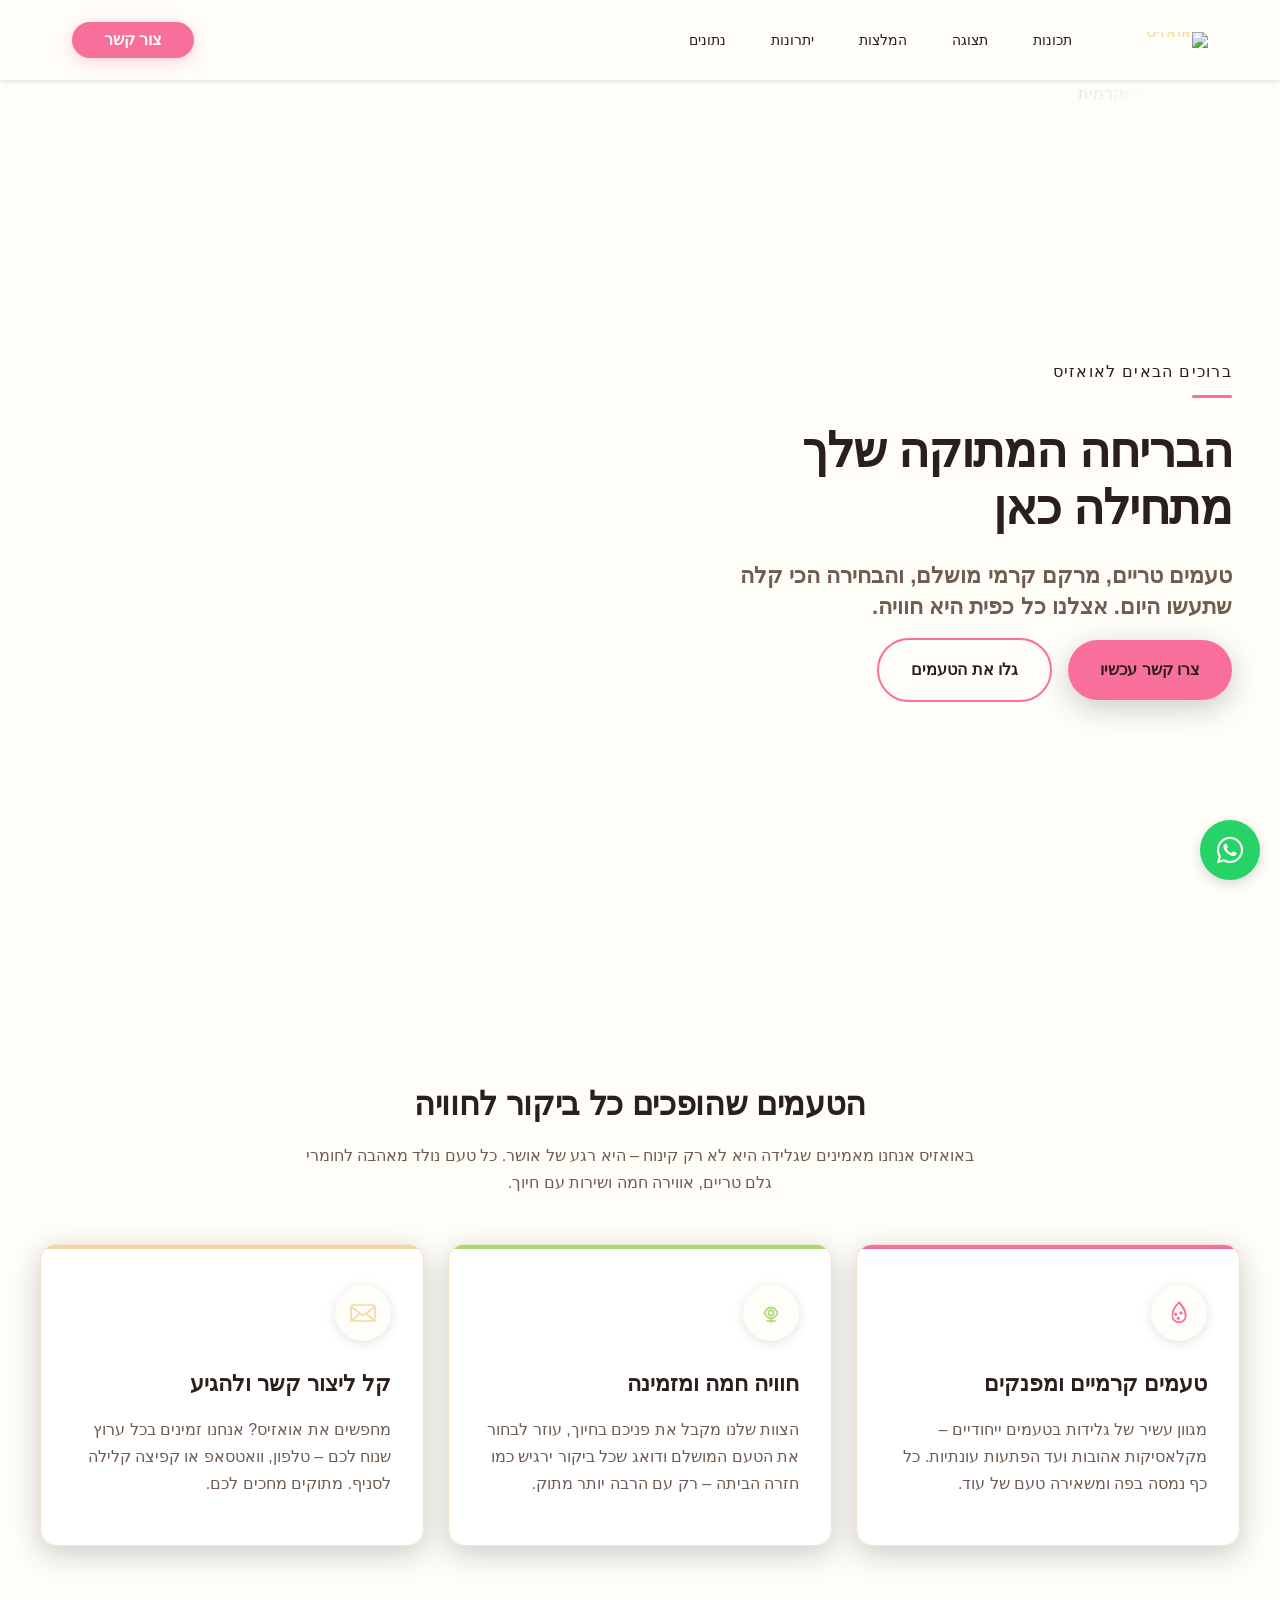
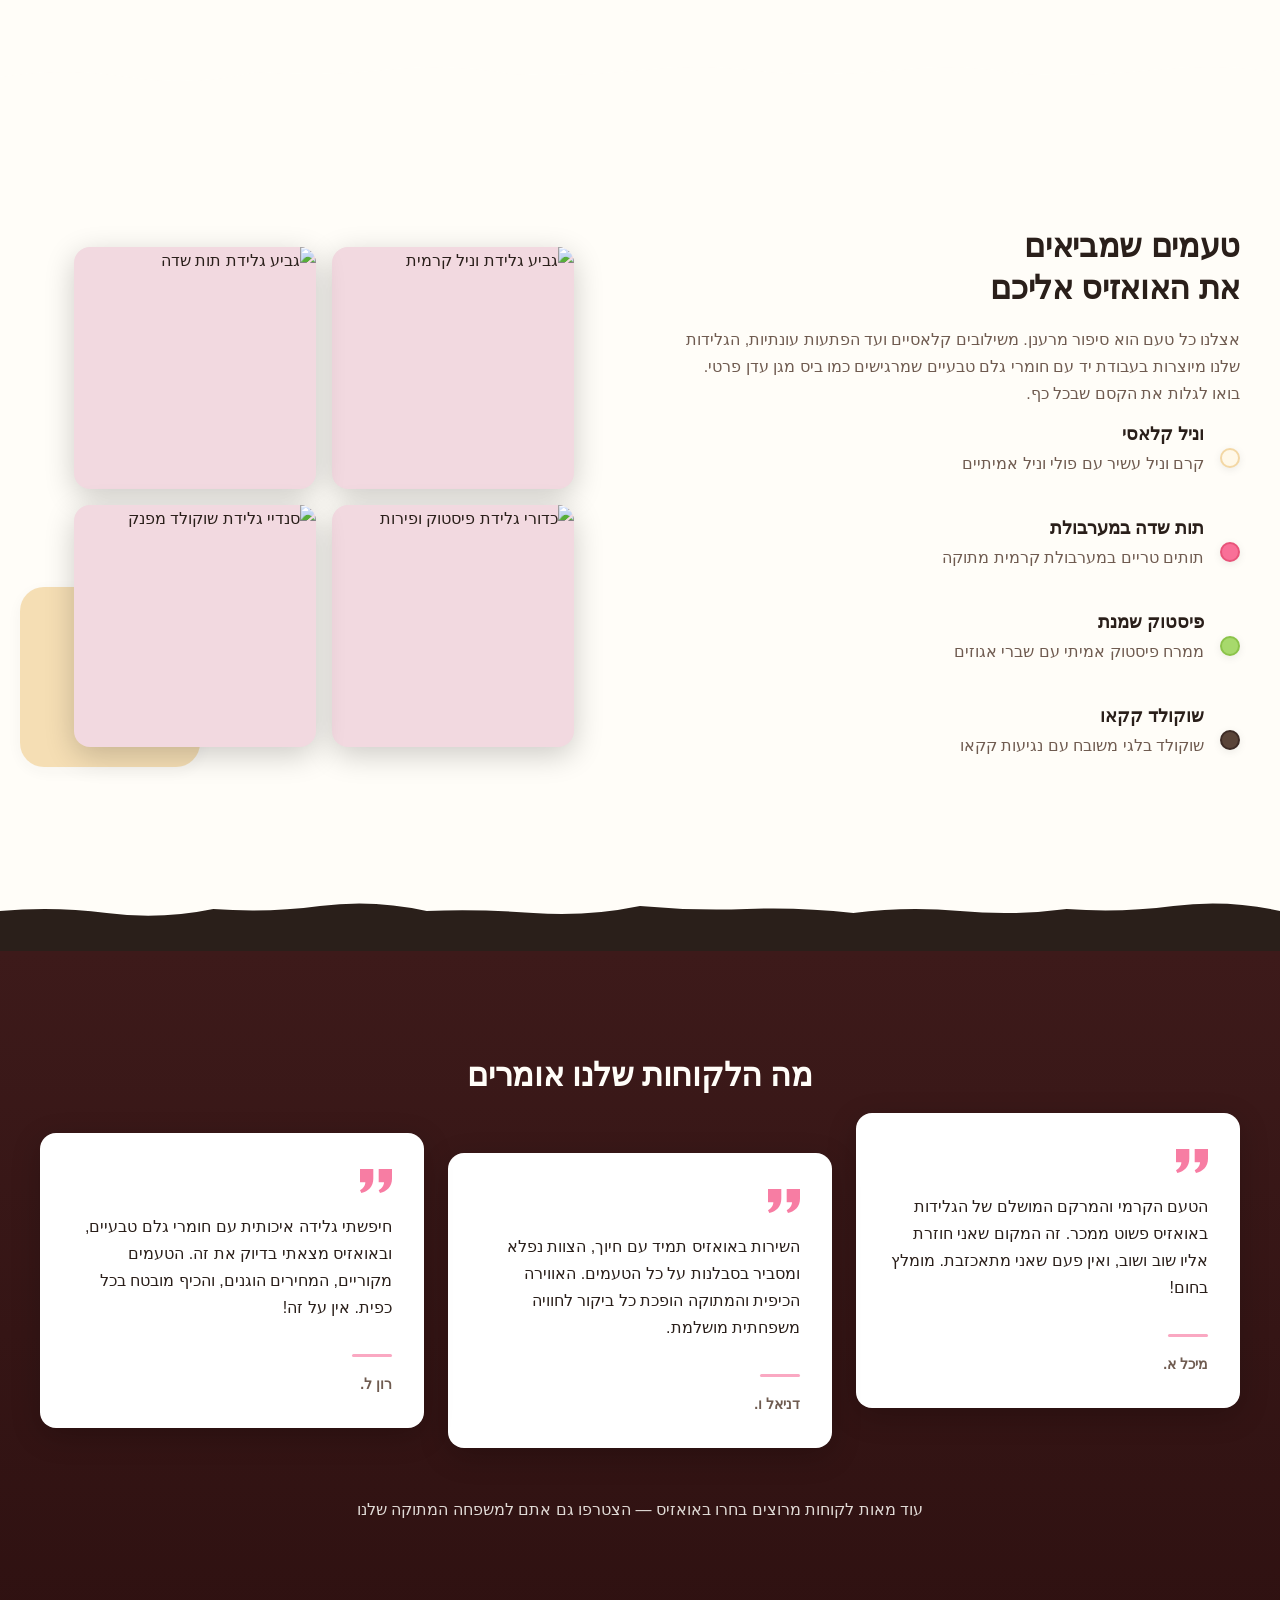
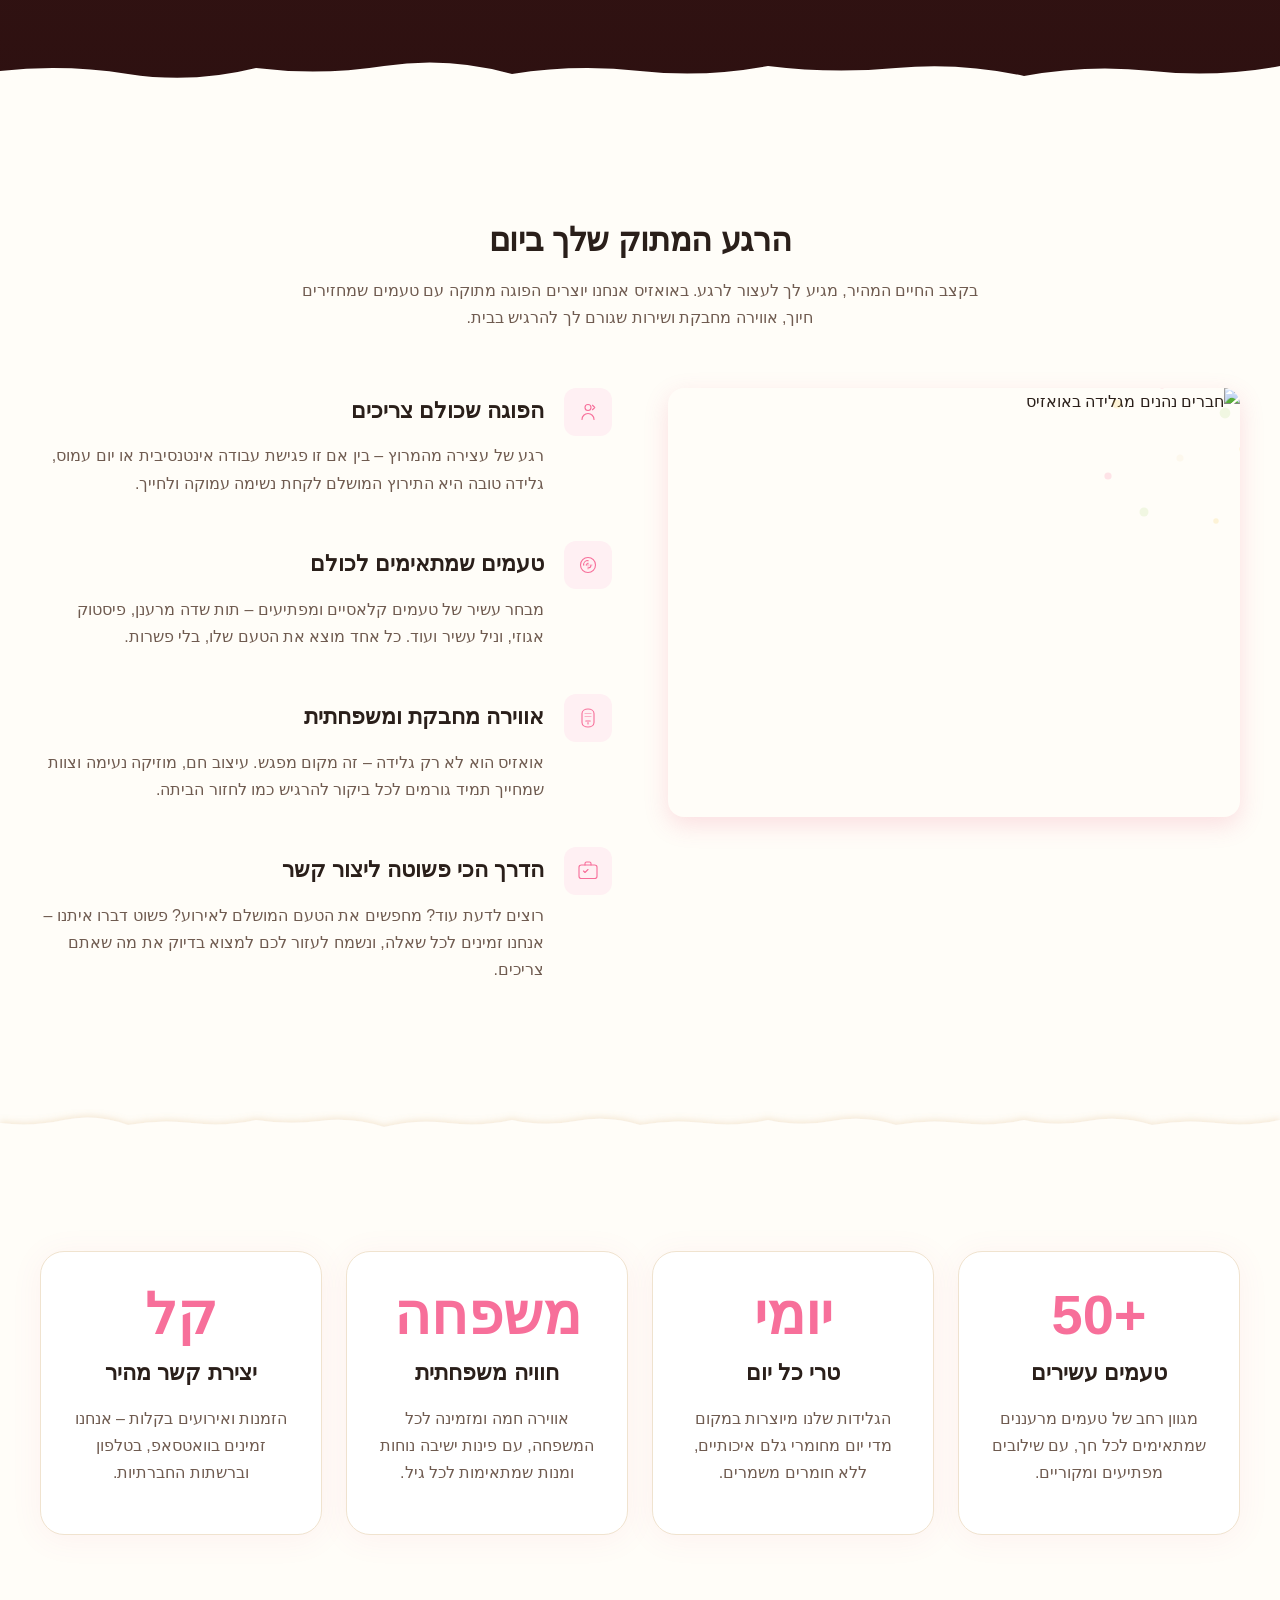
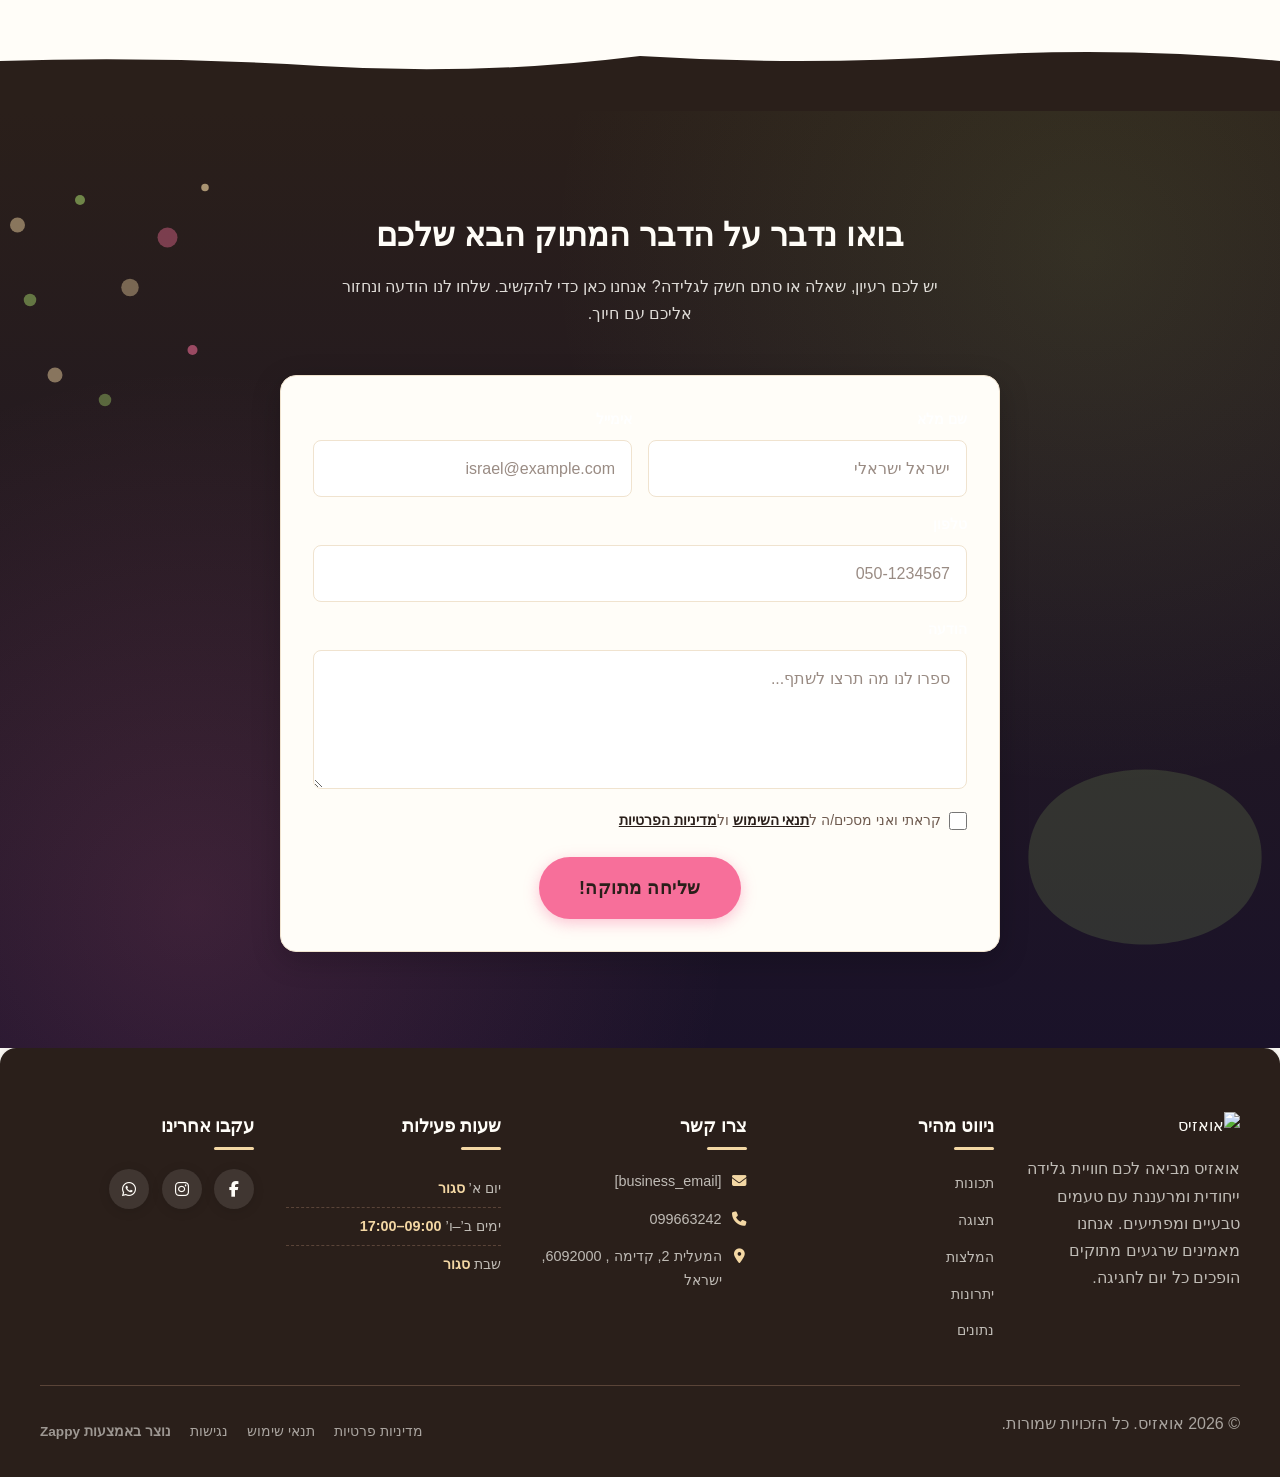
==== commit 37525aa2: "Background sync: Progressive GitHub Sync" ====
--- a/index.html
+++ b/index.html
@@ -352,16 +352,16 @@
   <nav class="navbar" dir="rtl">
   <button class="mobile-toggle" id="mobileToggle" aria-label="Menu">
     <svg class="hamburger-icon" width="24" height="24" viewBox="0 0 24 24" fill="none">
-      <path d="M3 12h18M3 6h18M3 18h18" stroke="currentColor" stroke-width="2" stroke-linecap="round"/>
+      <path d="M3 12h18M3 6h18M3 18h18" stroke="currentColor" stroke-width="2" stroke-linecap="round"></path>
     </svg>
     <svg class="close-icon" width="24" height="24" viewBox="0 0 24 24" fill="none" style="display: none;">
-      <path d="M18 6L6 18M6 6l12 12" stroke="currentColor" stroke-width="2" stroke-linecap="round"/>
+      <path d="M18 6L6 18M6 6l12 12" stroke="currentColor" stroke-width="2" stroke-linecap="round"></path>
     </svg>
   </button>
   
-  <button class="phone-header-btn" data-phone="[business_phone]" aria-label="Call">
+  <button class="phone-header-btn" data-phone="099663242" aria-label="Call">
     <svg width="20" height="20" viewBox="0 0 24 24" fill="currentColor">
-      <path d="M22 16.92v3a2 2 0 0 1-2.18 2 19.79 19.79 0 0 1-8.63-3.07 19.5 19.5 0 0 1-6-6 19.79 19.79 0 0 1-3.07-8.67A2 2 0 0 1 4.11 2h3a2 2 0 0 1 2 1.72 12.84 12.84 0 0 0 .7 2.81 2 2 0 0 1-.45 2.11L8.09 9.91a16 16 0 0 0 6 6l1.27-1.27a2 2 0 0 1 2.11-.45 12.84 12.84 0 0 0 2.81.7A2 2 0 0 1 22 16.92z"/>
+      <path d="M22 16.92v3a2 2 0 0 1-2.18 2 19.79 19.79 0 0 1-8.63-3.07 19.5 19.5 0 0 1-6-6 19.79 19.79 0 0 1-3.07-8.67A2 2 0 0 1 4.11 2h3a2 2 0 0 1 2 1.72 12.84 12.84 0 0 0 .7 2.81 2 2 0 0 1-.45 2.11L8.09 9.91a16 16 0 0 0 6 6l1.27-1.27a2 2 0 0 1 2.11-.45 12.84 12.84 0 0 0 2.81.7A2 2 0 0 1 22 16.92z"></path>
     </svg>
   </button>
 
@@ -818,7 +818,7 @@
         const phoneLinks = document.querySelectorAll('a[href^="tel:"]');
         const phoneNumber = phoneLinks.length > 0 
           ? phoneLinks[0].getAttribute('href').replace('tel:', '')
-          : '[business_phone]';
+          : '099663242';
         
         window.location.href = 'tel:' + phoneNumber;
         console.log('[Navbar] Phone button clicked');
@@ -850,7 +850,7 @@
 
   <div class="hero-divider-wrapper" data-no-icon-edit="true" aria-hidden="true">
     <svg viewBox="0 0 1200 80" preserveAspectRatio="none" xmlns="http://www.w3.org/2000/svg">
-      <path d="M0,80 L0,30 Q80,18 160,35 T320,25 Q400,30 480,20 T640,30 Q720,22 800,35 T960,25 Q1040,30 1120,20 T1200,30 L1200,80 Z" fill="var(--bg-light)"/>
+      <path d="M0,80 L0,30 Q80,18 160,35 T320,25 Q400,30 480,20 T640,30 Q720,22 800,35 T960,25 Q1040,30 1120,20 T1200,30 L1200,80 Z" fill="var(--bg-light)"></path>
     </svg>
   </div>
 </section>
@@ -871,11 +871,11 @@
         <div class="card-accent-strip"></div>
         <div class="card-icon-wrapper">
           <svg class="card-icon" data-element-type="icon" data-icon-type="svg" viewBox="0 0 48 48" fill="none" xmlns="http://www.w3.org/2000/svg">
-            <path d="M24 8C24 8 14 18 14 28C14 33.5228 18.4772 38 24 38C29.5228 38 34 33.5228 34 28C34 18 24 8 24 8Z" stroke="currentColor" stroke-width="2.5" stroke-linecap="round" stroke-linejoin="round"/>
-            <path d="M24 8C24 8 34 18 34 28" stroke="currentColor" stroke-width="2.5" stroke-linecap="round" stroke-linejoin="round"/>
-            <circle cx="19" cy="26" r="2" fill="currentColor"/>
-            <circle cx="27" cy="24" r="2" fill="currentColor"/>
-            <circle cx="23" cy="32" r="2" fill="currentColor"/>
+            <path d="M24 8C24 8 14 18 14 28C14 33.5228 18.4772 38 24 38C29.5228 38 34 33.5228 34 28C34 18 24 8 24 8Z" stroke="currentColor" stroke-width="2.5" stroke-linecap="round" stroke-linejoin="round"></path>
+            <path d="M24 8C24 8 34 18 34 28" stroke="currentColor" stroke-width="2.5" stroke-linecap="round" stroke-linejoin="round"></path>
+            <circle cx="19" cy="26" r="2" fill="currentColor"></circle>
+            <circle cx="27" cy="24" r="2" fill="currentColor"></circle>
+            <circle cx="23" cy="32" r="2" fill="currentColor"></circle>
           </svg>
         </div>
         <h3 class="card-title">טעמים קרמיים ומפנקים</h3>
@@ -887,10 +887,10 @@
         <div class="card-accent-strip"></div>
         <div class="card-icon-wrapper">
           <svg class="card-icon" data-element-type="icon" data-icon-type="svg" viewBox="0 0 48 48" fill="none" xmlns="http://www.w3.org/2000/svg">
-            <path d="M14 24C14 24 18 16 24 16C30 16 34 24 34 24C34 24 30 32 24 32C18 32 14 24 14 24Z" stroke="currentColor" stroke-width="2.5" stroke-linecap="round" stroke-linejoin="round"/>
-            <circle cx="24" cy="24" r="4" stroke="currentColor" stroke-width="2.5" stroke-linecap="round" stroke-linejoin="round"/>
-            <path d="M24 32V38" stroke="currentColor" stroke-width="2.5" stroke-linecap="round"/>
-            <path d="M18 36H30" stroke="currentColor" stroke-width="2.5" stroke-linecap="round"/>
+            <path d="M14 24C14 24 18 16 24 16C30 16 34 24 34 24C34 24 30 32 24 32C18 32 14 24 14 24Z" stroke="currentColor" stroke-width="2.5" stroke-linecap="round" stroke-linejoin="round"></path>
+            <circle cx="24" cy="24" r="4" stroke="currentColor" stroke-width="2.5" stroke-linecap="round" stroke-linejoin="round"></circle>
+            <path d="M24 32V38" stroke="currentColor" stroke-width="2.5" stroke-linecap="round"></path>
+            <path d="M18 36H30" stroke="currentColor" stroke-width="2.5" stroke-linecap="round"></path>
           </svg>
         </div>
         <h3 class="card-title">חוויה חמה ומזמינה</h3>
@@ -902,10 +902,10 @@
         <div class="card-accent-strip"></div>
         <div class="card-icon-wrapper">
           <svg class="card-icon" data-element-type="icon" data-icon-type="svg" viewBox="0 0 48 48" fill="none" xmlns="http://www.w3.org/2000/svg">
-            <path d="M8 16L24 28L40 16" stroke="currentColor" stroke-width="2.5" stroke-linecap="round" stroke-linejoin="round"/>
-            <rect x="6" y="12" width="36" height="24" rx="4" stroke="currentColor" stroke-width="2.5" stroke-linecap="round" stroke-linejoin="round"/>
-            <path d="M18 26L6 36" stroke="currentColor" stroke-width="2.5" stroke-linecap="round" stroke-linejoin="round"/>
-            <path d="M30 26L42 36" stroke="currentColor" stroke-width="2.5" stroke-linecap="round" stroke-linejoin="round"/>
+            <path d="M8 16L24 28L40 16" stroke="currentColor" stroke-width="2.5" stroke-linecap="round" stroke-linejoin="round"></path>
+            <rect x="6" y="12" width="36" height="24" rx="4" stroke="currentColor" stroke-width="2.5" stroke-linecap="round" stroke-linejoin="round"></rect>
+            <path d="M18 26L6 36" stroke="currentColor" stroke-width="2.5" stroke-linecap="round" stroke-linejoin="round"></path>
+            <path d="M30 26L42 36" stroke="currentColor" stroke-width="2.5" stroke-linecap="round" stroke-linejoin="round"></path>
           </svg>
         </div>
         <h3 class="card-title">קל ליצור קשר ולהגיע</h3>
@@ -920,12 +920,12 @@
     <svg data-no-icon-edit="true" aria-hidden="true" viewBox="0 0 1200 80" preserveAspectRatio="none" xmlns="http://www.w3.org/2000/svg">
       <defs>
         <pattern id="grain-pattern" width="4" height="4" patternUnits="userSpaceOnUse">
-          <rect width="4" height="4" fill="var(--accent)"/>
-          <circle cx="1" cy="1" r="0.8" fill="rgba(42,31,26,0.08)"/>
-          <circle cx="3" cy="3" r="0.6" fill="rgba(42,31,26,0.05)"/>
+          <rect width="4" height="4" fill="var(--accent)"></rect>
+          <circle cx="1" cy="1" r="0.8" fill="rgba(42,31,26,0.08)"></circle>
+          <circle cx="3" cy="3" r="0.6" fill="rgba(42,31,26,0.05)"></circle>
         </pattern>
       </defs>
-      <path d="M0,80 L0,35 Q60,25 120,35 T240,30 Q300,35 360,28 T480,32 Q540,35 600,28 T720,30 Q780,35 840,28 T960,32 Q1020,35 1080,28 T1200,30 L1200,80 Z" fill="var(--bg-light)"/>
+      <path d="M0,80 L0,35 Q60,25 120,35 T240,30 Q300,35 360,28 T480,32 Q540,35 600,28 T720,30 Q780,35 840,28 T960,32 Q1020,35 1080,28 T1200,30 L1200,80 Z" fill="var(--bg-light)"></path>
     </svg>
   </div>
 </section>
@@ -996,7 +996,7 @@
   <!-- Bottom Divider: Scalloped SVG Edge -->
   <div class="index-showcase-section__divider-wrapper">
     <svg data-no-icon-edit="true" aria-hidden="true" viewBox="0 0 1200 80" preserveAspectRatio="none" xmlns="http://www.w3.org/2000/svg">
-      <path d="M0,80 L0,40 Q50,35 100,42 T200,38 Q250,42 300,35 T400,40 Q450,38 500,42 T600,35 Q650,40 700,38 T800,42 Q850,35 900,40 T1000,38 Q1050,42 1100,35 T1200,40 L1200,80 Z" fill="var(--bg-dark)"/>
+      <path d="M0,80 L0,40 Q50,35 100,42 T200,38 Q250,42 300,35 T400,40 Q450,38 500,42 T600,35 Q650,40 700,38 T800,42 Q850,35 900,40 T1000,38 Q1050,42 1100,35 T1200,40 L1200,80 Z" fill="var(--bg-dark)"></path>
     </svg>
   </div>
 </section>
@@ -1010,7 +1010,7 @@
             <!-- Card 1 -->
             <article class="index-testimonials-section__card card-offset-1">
                 <svg class="index-testimonials-section__quote-icon" data-element-type="icon" data-icon-type="svg" viewBox="0 0 24 24" fill="currentColor" xmlns="http://www.w3.org/2000/svg">
-                    <path d="M9.983 3v7.391c0 5.704-3.731 9.57-8.983 10.609l-.995-2.151c2.432-.917 3.995-3.638 3.995-5.849h-4v-10h9.983zm14.017 0v7.391c0 5.704-3.748 9.571-9 10.609l-.996-2.151c2.433-.917 3.996-3.638 3.996-5.849h-3.983v-10h9.983z"/>
+                    <path d="M9.983 3v7.391c0 5.704-3.731 9.57-8.983 10.609l-.995-2.151c2.432-.917 3.995-3.638 3.995-5.849h-4v-10h9.983zm14.017 0v7.391c0 5.704-3.748 9.571-9 10.609l-.996-2.151c2.433-.917 3.996-3.638 3.996-5.849h-3.983v-10h9.983z"></path>
                 </svg>
                 <p class="index-testimonials-section__text">הטעם הקרמי והמרקם המושלם של הגלידות באואזיס פשוט ממכר. זה המקום שאני חוזרת אליו שוב ושוב, ואין פעם שאני מתאכזבת. מומלץ בחום!</p>
                 <div class="index-testimonials-section__divider"></div>
@@ -1020,7 +1020,7 @@
             <!-- Card 2 -->
             <article class="index-testimonials-section__card card-offset-2">
                 <svg class="index-testimonials-section__quote-icon" data-element-type="icon" data-icon-type="svg" viewBox="0 0 24 24" fill="currentColor" xmlns="http://www.w3.org/2000/svg">
-                    <path d="M9.983 3v7.391c0 5.704-3.731 9.57-8.983 10.609l-.995-2.151c2.432-.917 3.995-3.638 3.995-5.849h-4v-10h9.983zm14.017 0v7.391c0 5.704-3.748 9.571-9 10.609l-.996-2.151c2.433-.917 3.996-3.638 3.996-5.849h-3.983v-10h9.983z"/>
+                    <path d="M9.983 3v7.391c0 5.704-3.731 9.57-8.983 10.609l-.995-2.151c2.432-.917 3.995-3.638 3.995-5.849h-4v-10h9.983zm14.017 0v7.391c0 5.704-3.748 9.571-9 10.609l-.996-2.151c2.433-.917 3.996-3.638 3.996-5.849h-3.983v-10h9.983z"></path>
                 </svg>
                 <p class="index-testimonials-section__text">השירות באואזיס תמיד עם חיוך, הצוות נפלא ומסביר בסבלנות על כל הטעמים. האווירה הכיפית והמתוקה הופכת כל ביקור לחוויה משפחתית מושלמת.</p>
                 <div class="index-testimonials-section__divider"></div>
@@ -1030,7 +1030,7 @@
             <!-- Card 3 -->
             <article class="index-testimonials-section__card card-offset-3">
                 <svg class="index-testimonials-section__quote-icon" data-element-type="icon" data-icon-type="svg" viewBox="0 0 24 24" fill="currentColor" xmlns="http://www.w3.org/2000/svg">
-                    <path d="M9.983 3v7.391c0 5.704-3.731 9.57-8.983 10.609l-.995-2.151c2.432-.917 3.995-3.638 3.995-5.849h-4v-10h9.983zm14.017 0v7.391c0 5.704-3.748 9.571-9 10.609l-.996-2.151c2.433-.917 3.996-3.638 3.996-5.849h-3.983v-10h9.983z"/>
+                    <path d="M9.983 3v7.391c0 5.704-3.731 9.57-8.983 10.609l-.995-2.151c2.432-.917 3.995-3.638 3.995-5.849h-4v-10h9.983zm14.017 0v7.391c0 5.704-3.748 9.571-9 10.609l-.996-2.151c2.433-.917 3.996-3.638 3.996-5.849h-3.983v-10h9.983z"></path>
                 </svg>
                 <p class="index-testimonials-section__text">חיפשתי גלידה איכותית עם חומרי גלם טבעיים, ובאואזיס מצאתי בדיוק את זה. הטעמים מקוריים, המחירים הוגנים, והכיף מובטח בכל כפית. אין על זה!</p>
                 <div class="index-testimonials-section__divider"></div>
@@ -1046,9 +1046,9 @@
     <div class="index-testimonials-section__divider-wrapper">
         <svg data-no-icon-edit="true" aria-hidden="true" viewBox="0 0 1200 80" preserveAspectRatio="none" xmlns="http://www.w3.org/2000/svg">
             <!-- Base vanilla wave filling bottom portion -->
-            <path d="M0,80 L0,35 Q60,28 120,38 T240,32 Q300,40 360,30 T480,38 Q540,28 600,35 T720,30 Q780,38 840,32 T960,40 Q1020,28 1080,35 T1200,30 L1200,80 Z" fill="var(--bg-light)"/>
+            <path d="M0,80 L0,35 Q60,28 120,38 T240,32 Q300,40 360,30 T480,38 Q540,28 600,35 T720,30 Q780,38 840,32 T960,40 Q1020,28 1080,35 T1200,30 L1200,80 Z" fill="var(--bg-light)"></path>
             <!-- Overlay strawberry wave for gradient effect -->
-            <path d="M0,80 L0,45 Q80,38 160,48 T320,42 Q400,50 480,40 T640,48 Q720,38 800,45 T960,42 Q1040,50 1120,40 T1200,45 L1200,80 Z" fill="var(--bg-light)" opacity="0.15"/>
+            <path d="M0,80 L0,45 Q80,38 160,48 T320,42 Q400,50 480,40 T640,48 Q720,38 800,45 T960,42 Q1040,50 1120,40 T1200,45 L1200,80 Z" fill="var(--bg-light)" opacity="0.15"></path>
         </svg>
     </div>
 </section>
@@ -1070,15 +1070,15 @@
           <!-- Decorative sprinkle dots -->
           <div class="index-benefits-section__sprinkles" aria-hidden="true">
             <svg viewBox="0 0 200 200" fill="none" xmlns="http://www.w3.org/2000/svg">
-              <circle cx="30" cy="40" r="5" fill="#F5C842" opacity="0.6"/>
-              <circle cx="80" cy="20" r="3" fill="#F76F9A" opacity="0.5"/>
-              <circle cx="150" cy="50" r="6" fill="#A7D96C" opacity="0.5"/>
-              <circle cx="170" cy="90" r="4" fill="#F5C842" opacity="0.7"/>
-              <circle cx="20" cy="120" r="4" fill="#F76F9A" opacity="0.6"/>
-              <circle cx="60" cy="160" r="5" fill="#A7D96C" opacity="0.5"/>
-              <circle cx="140" cy="170" r="3" fill="#F5C842" opacity="0.6"/>
-              <circle cx="180" cy="140" r="5" fill="#F76F9A" opacity="0.5"/>
-              <circle cx="100" cy="100" r="4" fill="#F3D7A4" opacity="0.4"/>
+              <circle cx="30" cy="40" r="5" fill="#F5C842" opacity="0.6"></circle>
+              <circle cx="80" cy="20" r="3" fill="#F76F9A" opacity="0.5"></circle>
+              <circle cx="150" cy="50" r="6" fill="#A7D96C" opacity="0.5"></circle>
+              <circle cx="170" cy="90" r="4" fill="#F5C842" opacity="0.7"></circle>
+              <circle cx="20" cy="120" r="4" fill="#F76F9A" opacity="0.6"></circle>
+              <circle cx="60" cy="160" r="5" fill="#A7D96C" opacity="0.5"></circle>
+              <circle cx="140" cy="170" r="3" fill="#F5C842" opacity="0.6"></circle>
+              <circle cx="180" cy="140" r="5" fill="#F76F9A" opacity="0.5"></circle>
+              <circle cx="100" cy="100" r="4" fill="#F3D7A4" opacity="0.4"></circle>
             </svg>
           </div>
         </div>
@@ -1091,9 +1091,9 @@
           <li class="index-benefits-section__benefit-item">
             <div class="index-benefits-section__benefit-icon" aria-hidden="true">
               <svg data-element-type="icon" data-icon-type="svg" viewBox="0 0 32 32" fill="none" xmlns="http://www.w3.org/2000/svg">
-                <circle cx="16" cy="10" r="4" stroke="currentColor" stroke-width="1.5"/>
-                <path d="M8 26c0-4.418 3.582-8 8-8s8 3.582 8 8" stroke="currentColor" stroke-width="1.5" stroke-linecap="round"/>
-                <path d="M22 7l3 3-3 3" stroke="currentColor" stroke-width="1.5" stroke-linecap="round" stroke-linejoin="round"/>
+                <circle cx="16" cy="10" r="4" stroke="currentColor" stroke-width="1.5"></circle>
+                <path d="M8 26c0-4.418 3.582-8 8-8s8 3.582 8 8" stroke="currentColor" stroke-width="1.5" stroke-linecap="round"></path>
+                <path d="M22 7l3 3-3 3" stroke="currentColor" stroke-width="1.5" stroke-linecap="round" stroke-linejoin="round"></path>
               </svg>
             </div>
             <div class="index-benefits-section__benefit-content">
@@ -1106,11 +1106,11 @@
           <li class="index-benefits-section__benefit-item">
             <div class="index-benefits-section__benefit-icon" aria-hidden="true">
               <svg data-element-type="icon" data-icon-type="svg" viewBox="0 0 32 32" fill="none" xmlns="http://www.w3.org/2000/svg">
-                <circle cx="16" cy="16" r="10" stroke="currentColor" stroke-width="1.5"/>
-                <path d="M10 16a6 6 0 0 1 6-6" stroke="currentColor" stroke-width="1.5" stroke-linecap="round"/>
-                <path d="M14 16a2 2 0 0 1 2-2" stroke="currentColor" stroke-width="1.5" stroke-linecap="round"/>
-                <path d="M16 20a4 4 0 0 0 4-4" stroke="currentColor" stroke-width="1.5" stroke-linecap="round"/>
-                <path d="M10 16h12M16 10v12" stroke="currentColor" stroke-width="1" stroke-linecap="round" opacity="0.4"/>
+                <circle cx="16" cy="16" r="10" stroke="currentColor" stroke-width="1.5"></circle>
+                <path d="M10 16a6 6 0 0 1 6-6" stroke="currentColor" stroke-width="1.5" stroke-linecap="round"></path>
+                <path d="M14 16a2 2 0 0 1 2-2" stroke="currentColor" stroke-width="1.5" stroke-linecap="round"></path>
+                <path d="M16 20a4 4 0 0 0 4-4" stroke="currentColor" stroke-width="1.5" stroke-linecap="round"></path>
+                <path d="M10 16h12M16 10v12" stroke="currentColor" stroke-width="1" stroke-linecap="round" opacity="0.4"></path>
               </svg>
             </div>
             <div class="index-benefits-section__benefit-content">
@@ -1123,9 +1123,9 @@
           <li class="index-benefits-section__benefit-item">
             <div class="index-benefits-section__benefit-icon" aria-hidden="true">
               <svg data-element-type="icon" data-icon-type="svg" viewBox="0 0 32 32" fill="none" xmlns="http://www.w3.org/2000/svg">
-                <path d="M16 4c-4 0-8 2-8 6v12c0 4 4 6 8 6s8-2 8-6V10c0-4-4-6-8-6z" stroke="currentColor" stroke-width="1.5"/>
-                <path d="M16 22v2M13 20h6" stroke="currentColor" stroke-width="1.5" stroke-linecap="round"/>
-                <path d="M12 10h8M12 14h8" stroke="currentColor" stroke-width="1.5" stroke-linecap="round" opacity="0.5"/>
+                <path d="M16 4c-4 0-8 2-8 6v12c0 4 4 6 8 6s8-2 8-6V10c0-4-4-6-8-6z" stroke="currentColor" stroke-width="1.5"></path>
+                <path d="M16 22v2M13 20h6" stroke="currentColor" stroke-width="1.5" stroke-linecap="round"></path>
+                <path d="M12 10h8M12 14h8" stroke="currentColor" stroke-width="1.5" stroke-linecap="round" opacity="0.5"></path>
               </svg>
             </div>
             <div class="index-benefits-section__benefit-content">
@@ -1138,9 +1138,9 @@
           <li class="index-benefits-section__benefit-item">
             <div class="index-benefits-section__benefit-icon" aria-hidden="true">
               <svg data-element-type="icon" data-icon-type="svg" viewBox="0 0 32 32" fill="none" xmlns="http://www.w3.org/2000/svg">
-                <rect x="4" y="8" width="24" height="18" rx="3" stroke="currentColor" stroke-width="1.5"/>
-                <path d="M12 8V6a2 2 0 0 1 2-2h4a2 2 0 0 1 2 2v2" stroke="currentColor" stroke-width="1.5" stroke-linecap="round"/>
-                <path d="M10 16l2 2 4-4" stroke="currentColor" stroke-width="1.5" stroke-linecap="round" stroke-linejoin="round"/>
+                <rect x="4" y="8" width="24" height="18" rx="3" stroke="currentColor" stroke-width="1.5"></rect>
+                <path d="M12 8V6a2 2 0 0 1 2-2h4a2 2 0 0 1 2 2v2" stroke="currentColor" stroke-width="1.5" stroke-linecap="round"></path>
+                <path d="M10 16l2 2 4-4" stroke="currentColor" stroke-width="1.5" stroke-linecap="round" stroke-linejoin="round"></path>
               </svg>
             </div>
             <div class="index-benefits-section__benefit-content">
@@ -1158,10 +1158,10 @@
     <svg data-no-icon-edit="true" aria-hidden="true" viewBox="0 0 1200 60" preserveAspectRatio="none" xmlns="http://www.w3.org/2000/svg">
       <defs>
         <filter id="torn-shadow" x="-5%" y="-20%" width="110%" height="140%">
-          <feDropShadow dx="0" dy="-2" stdDeviation="3" flood-color="#D4A96A" flood-opacity="0.25"/>
+          <fedropshadow dx="0" dy="-2" stdDeviation="3" flood-color="#D4A96A" flood-opacity="0.25"></fedropshadow>
         </filter>
       </defs>
-      <path d="M0,60 L0,28 Q30,32 60,25 T120,30 Q150,24 180,28 T240,25 Q270,30 300,26 T360,32 Q390,24 420,28 T480,25 Q510,32 540,26 T600,30 Q630,24 660,28 T720,25 Q750,32 780,26 T840,30 Q870,24 900,28 T960,25 Q990,32 1020,26 T1080,30 Q1110,24 1140,28 T1200,25 L1200,60 Z" fill="var(--bg-light)" filter="url(#torn-shadow)"/>
+      <path d="M0,60 L0,28 Q30,32 60,25 T120,30 Q150,24 180,28 T240,25 Q270,30 300,26 T360,32 Q390,24 420,28 T480,25 Q510,32 540,26 T600,30 Q630,24 660,28 T720,25 Q750,32 780,26 T840,30 Q870,24 900,28 T960,25 Q990,32 1020,26 T1080,30 Q1110,24 1140,28 T1200,25 L1200,60 Z" fill="var(--bg-light)" filter="url(#torn-shadow)"></path>
     </svg>
   </div>
 </section>
@@ -1200,7 +1200,7 @@
   <!-- Bottom divider: smooth cocoa arc rising gently at the center -->
   <div class="index-stats-section__divider-wrapper">
     <svg data-no-icon-edit="true" aria-hidden="true" viewBox="0 0 1200 80" preserveAspectRatio="none" xmlns="http://www.w3.org/2000/svg">
-      <path d="M0,80 L0,30 Q150,25 300,35 T600,25 Q750,35 900,25 T1200,30 L1200,80 Z" fill="#2A1F1A"/>
+      <path d="M0,80 L0,30 Q150,25 300,35 T600,25 Q750,35 900,25 T1200,30 L1200,80 Z" fill="#2A1F1A"></path>
     </svg>
   </div>
 </section>
@@ -1211,23 +1211,23 @@
     <!-- Decorative Sprinkle Dots (Top Right) -->
     <div class="index-cta-section__sprinkles" aria-hidden="true">
       <svg viewBox="0 0 200 200" fill="none" xmlns="http://www.w3.org/2000/svg">
-        <circle cx="30" cy="40" r="6" fill="var(--accent)" opacity="0.6"/>
-        <circle cx="80" cy="20" r="4" fill="var(--secondary)" opacity="0.7"/>
-        <circle cx="150" cy="50" r="8" fill="var(--primary)" opacity="0.5"/>
-        <circle cx="40" cy="100" r="5" fill="var(--secondary)" opacity="0.6"/>
-        <circle cx="120" cy="90" r="7" fill="var(--accent)" opacity="0.5"/>
-        <circle cx="170" cy="140" r="4" fill="var(--primary)" opacity="0.7"/>
-        <circle cx="60" cy="160" r="6" fill="var(--accent)" opacity="0.6"/>
-        <circle cx="100" cy="180" r="5" fill="var(--secondary)" opacity="0.5"/>
-        <circle cx="10" cy="180" r="3" fill="var(--primary)" opacity="0.8"/>
-        <circle cx="180" cy="10" r="3" fill="var(--accent)" opacity="0.8"/>
+        <circle cx="30" cy="40" r="6" fill="var(--accent)" opacity="0.6"></circle>
+        <circle cx="80" cy="20" r="4" fill="var(--secondary)" opacity="0.7"></circle>
+        <circle cx="150" cy="50" r="8" fill="var(--primary)" opacity="0.5"></circle>
+        <circle cx="40" cy="100" r="5" fill="var(--secondary)" opacity="0.6"></circle>
+        <circle cx="120" cy="90" r="7" fill="var(--accent)" opacity="0.5"></circle>
+        <circle cx="170" cy="140" r="4" fill="var(--primary)" opacity="0.7"></circle>
+        <circle cx="60" cy="160" r="6" fill="var(--accent)" opacity="0.6"></circle>
+        <circle cx="100" cy="180" r="5" fill="var(--secondary)" opacity="0.5"></circle>
+        <circle cx="10" cy="180" r="3" fill="var(--primary)" opacity="0.8"></circle>
+        <circle cx="180" cy="10" r="3" fill="var(--accent)" opacity="0.8"></circle>
       </svg>
     </div>
 
     <!-- Decorative Blob (Bottom Left) -->
     <div class="index-cta-section__blob" aria-hidden="true">
       <svg viewBox="0 0 300 300" fill="none" xmlns="http://www.w3.org/2000/svg">
-        <path d="M50 150C50 50 250 50 250 150C250 250 50 250 50 150Z" fill="var(--secondary)" opacity="0.15"/>
+        <path d="M50 150C50 50 250 50 250 150C250 250 50 250 50 150Z" fill="var(--secondary)" opacity="0.15"></path>
       </svg>
     </div>
 
@@ -1245,11 +1245,11 @@
         <div class="index-cta-section__form-row">
           <div class="index-cta-section__form-group">
             <label for="cta-name" class="index-cta-section__label" style="color: #FFFFFF !important">שם מלא</label>
-            <input type="text" id="cta-name" name="name" class="index-cta-section__input" placeholder="ישראל ישראלי" required>
+            <input type="text" id="cta-name" name="name" class="index-cta-section__input" placeholder="ישראל ישראלי" required="">
           </div>
           <div class="index-cta-section__form-group">
             <label for="cta-email" class="index-cta-section__label" style="color: #FFFFFF !important">אימייל</label>
-            <input type="email" id="cta-email" name="email" class="index-cta-section__input" placeholder="israel@example.com" required>
+            <input type="email" id="cta-email" name="email" class="index-cta-section__input" placeholder="israel@example.com" required="">
           </div>
         </div>
 
@@ -1262,13 +1262,13 @@
         <!-- Single Row: Message -->
         <div class="index-cta-section__form-group">
           <label for="cta-message" class="index-cta-section__label" style="color: #FFFFFF !important">הודעה</label>
-          <textarea id="cta-message" name="message" class="index-cta-section__textarea" rows="4" placeholder="ספרו לנו מה תרצו לשתף..." required></textarea>
+          <textarea id="cta-message" name="message" class="index-cta-section__textarea" rows="4" placeholder="ספרו לנו מה תרצו לשתף..." required=""></textarea>
         </div>
 
         <!-- Privacy Consent -->
         <div class="index-cta-section__privacy privacy-consent">
           <label class="privacy-consent-label">
-            <input type="checkbox" name="privacy_consent" class="privacy-consent-checkbox" required>
+            <input type="checkbox" name="privacy_consent" class="privacy-consent-checkbox" required="">
             <span>קראתי ואני מסכים/ה ל<a href="/terms" target="_blank">תנאי השימוש</a> ול<a href="/privacy" target="_blank">מדיניות הפרטיות</a></span>
           </label>
         </div>
@@ -1311,19 +1311,17 @@
           </li>
           <li>
             <span class="contact-icon"><i class="fas fa-phone"></i></span>
-            <span class="contact-text"><a href="tel:[business_phone]">[business_phone]</a></span>
+            <span class="contact-text"><a href="tel:099663242">099663242</a></span>
           </li>
-          <li><a href="/"><span class="contact-icon"><i class="fas fa-map-marker-alt"></i></span>
-            <span class="contact-text">[business_address]</span></a></li>
+          <li><a href="https://www.google.com/maps/search/?api=1&amp;query=%D7%94%D7%9E%D7%A2%D7%9C%D7%99%D7%AA%202%2C%20%D7%A7%D7%93%D7%99%D7%9E%D7%94%20%2C%206092000%2C%20%D7%99%D7%A9%D7%A8%D7%90%D7%9C" target="_blank" rel="noopener noreferrer"><span class="contact-icon"><i class="fas fa-map-marker-alt"></i></span>
+            <span class="contact-text">המעלית 2, קדימה , 6092000, ישראל</span></a></li>
         </ul>
       </div>
       <div class="footer-col footer-hours-col">
         <h4>שעות פעילות</h4>
-        <ul class="footer-hours">
-          <li><a href="/"><span class="hours-day">ימים א'–ה'</span> <span class="hours-time">09:00–18:00</span></a></li>
-          <li><a href="/"><span class="hours-day">יום ו'</span> <span class="hours-time">09:00–13:00</span></a></li>
-          <li><a href="/"><span class="hours-day">שבת</span> <span class="hours-time">סגור</span></a></li>
-        </ul>
+        <ul class="footer-hours"><li><a href="/"><span class="hours-day">יום א’</span> <span class="hours-time">סגור</span></a></li>
+<li><a href="/"><span class="hours-day">ימים ב’–ו’</span> <span class="hours-time">09:00–17:00</span></a></li>
+<li><a href="/"><span class="hours-day">שבת</span> <span class="hours-time">סגור</span></a></li></ul>
       </div>
       <div class="footer-col footer-social-col">
         <h4>עקבו אחרינו</h4>
@@ -1348,7 +1346,7 @@
   </div>
 </footer>
   
-  <a href="https://wa.me/[whatsapp_handle]" class="whatsapp-float" aria-label="WhatsApp">
+  <a href="https://wa.me/099663242" class="whatsapp-float" aria-label="WhatsApp">
     <i class="fab fa-whatsapp"></i>
   </a>
   
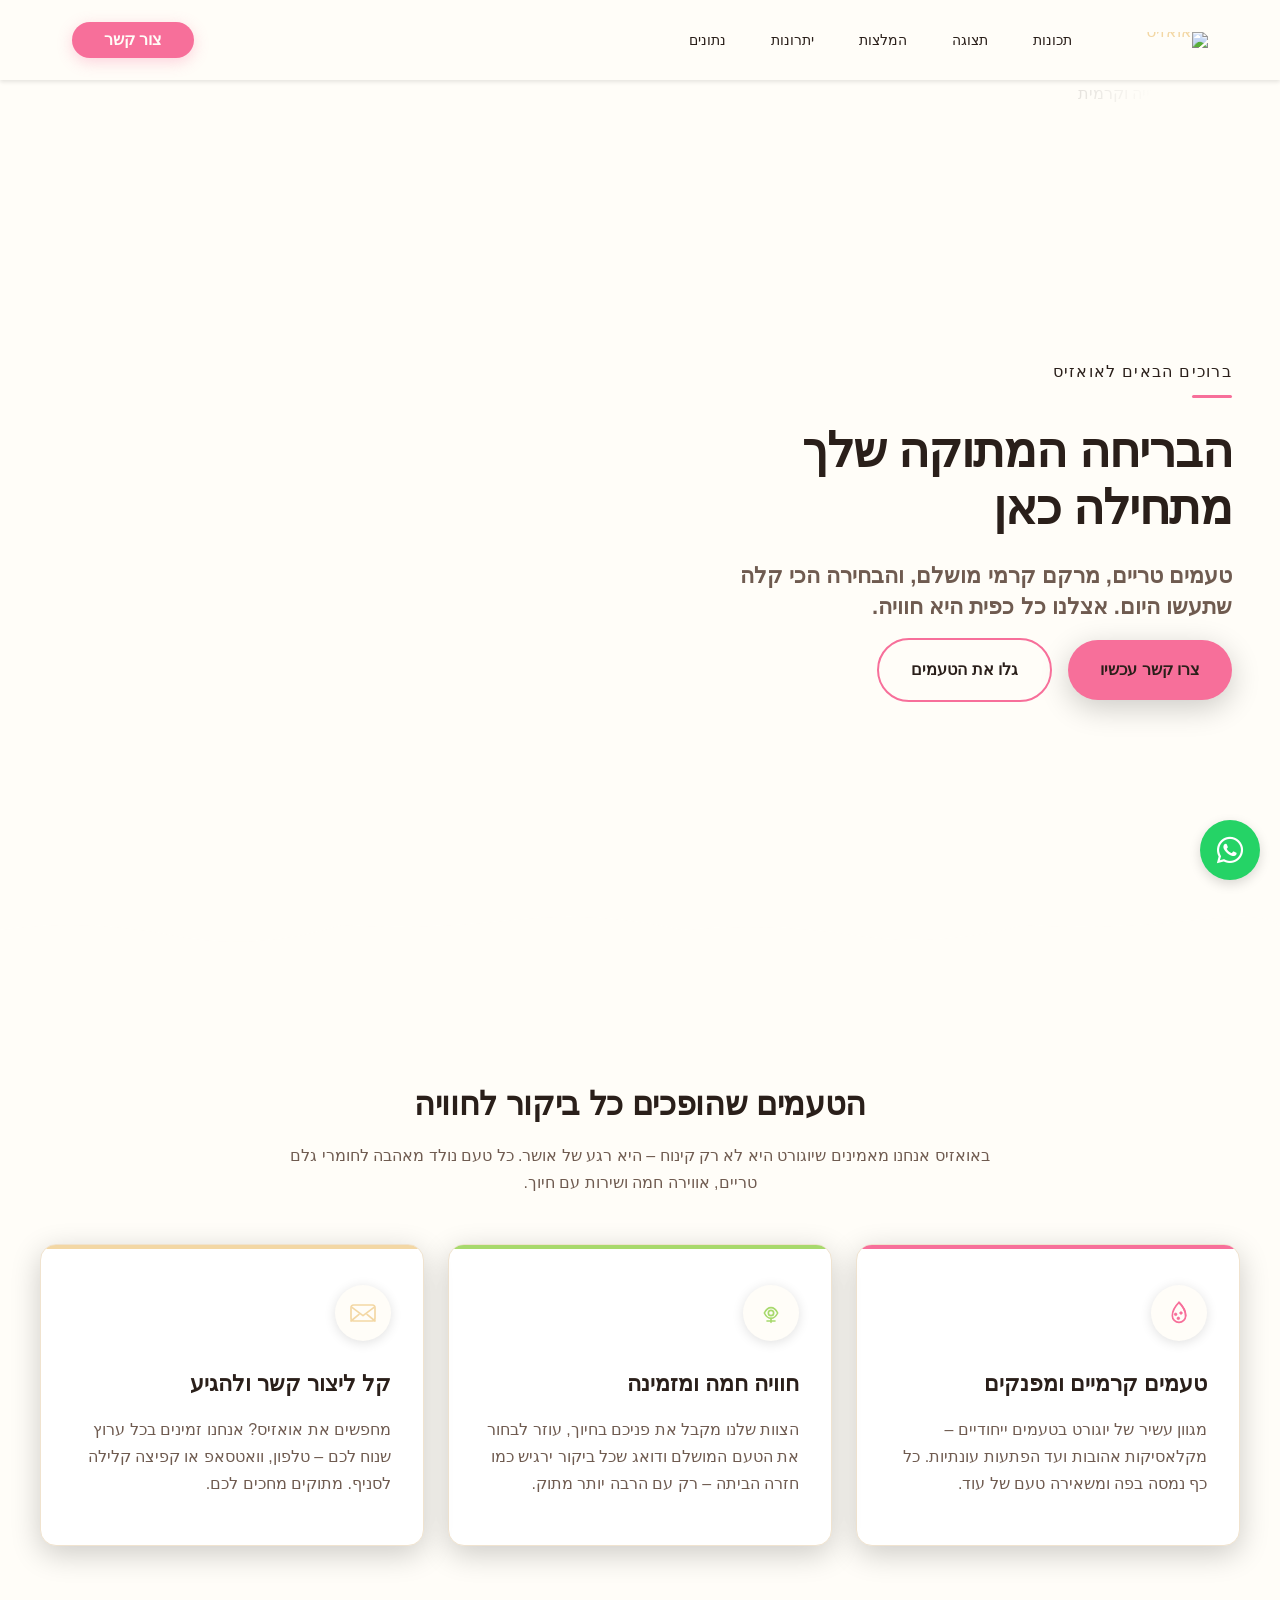
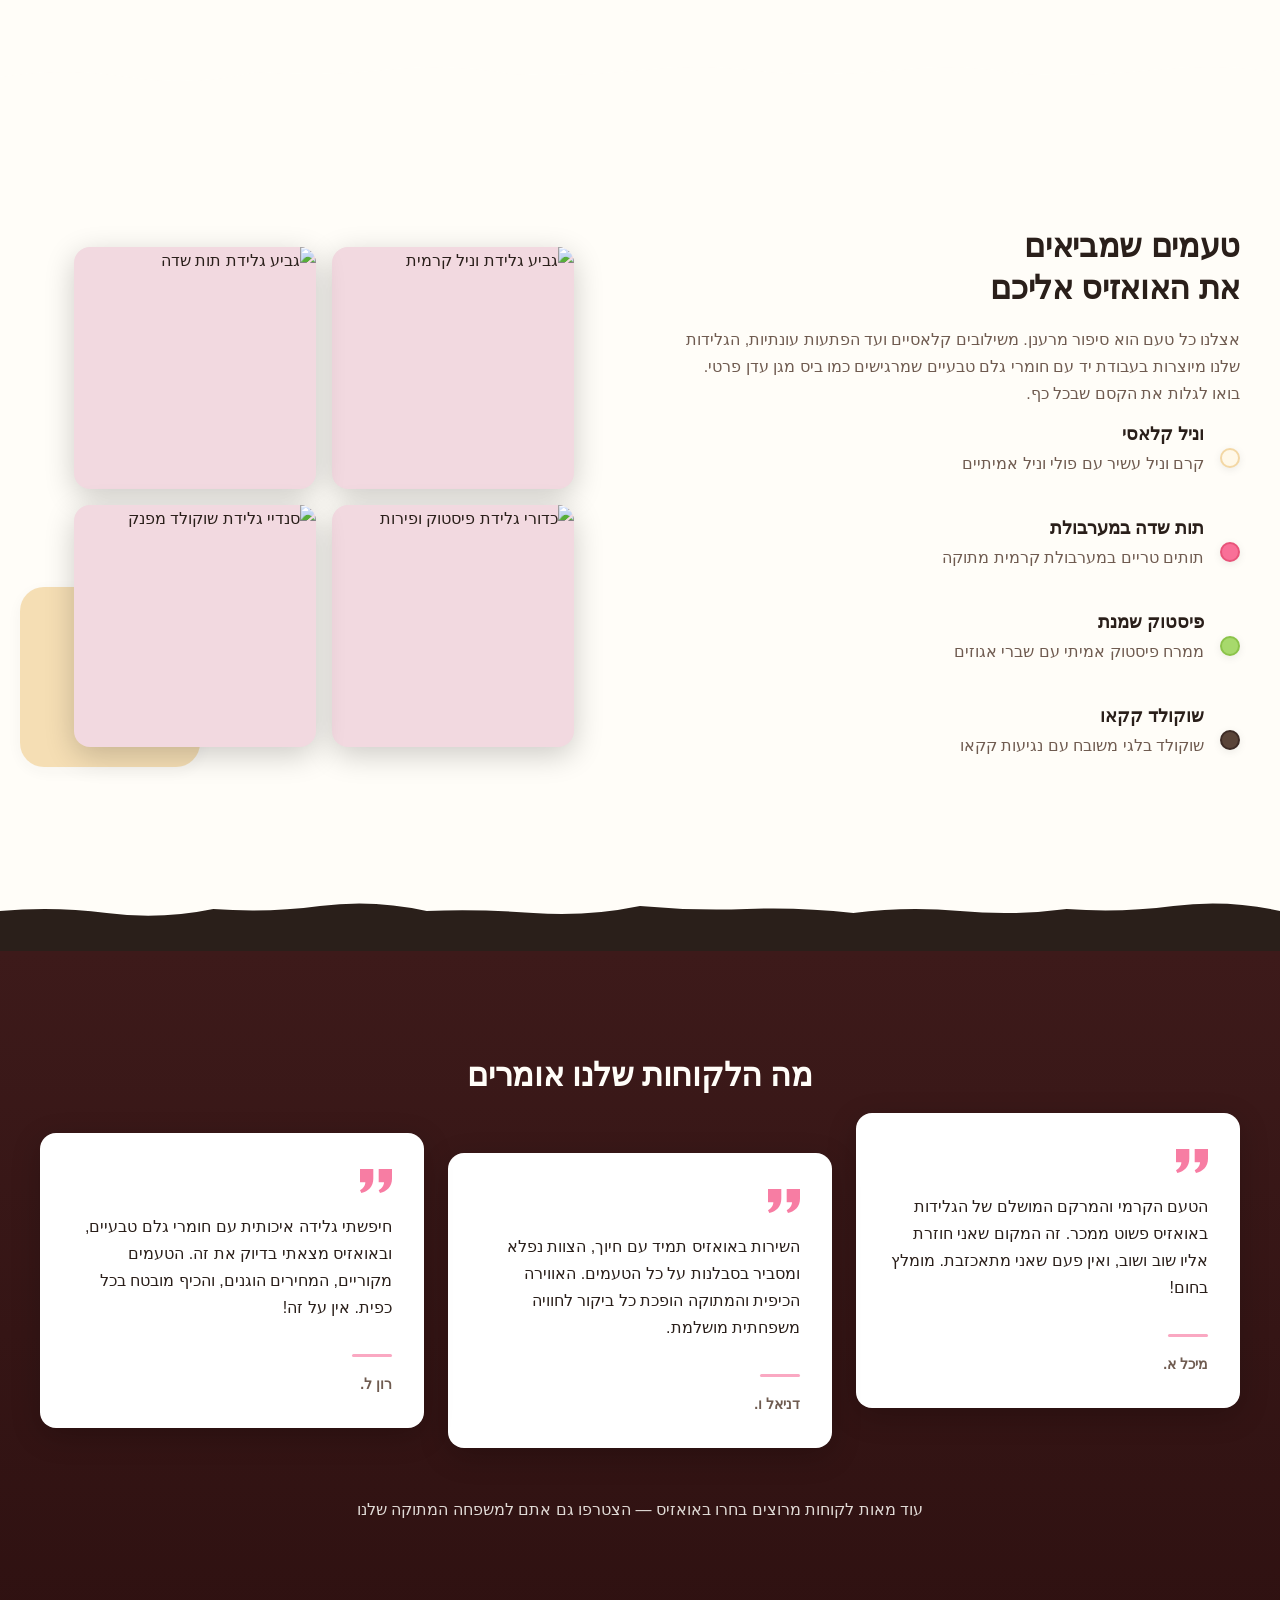
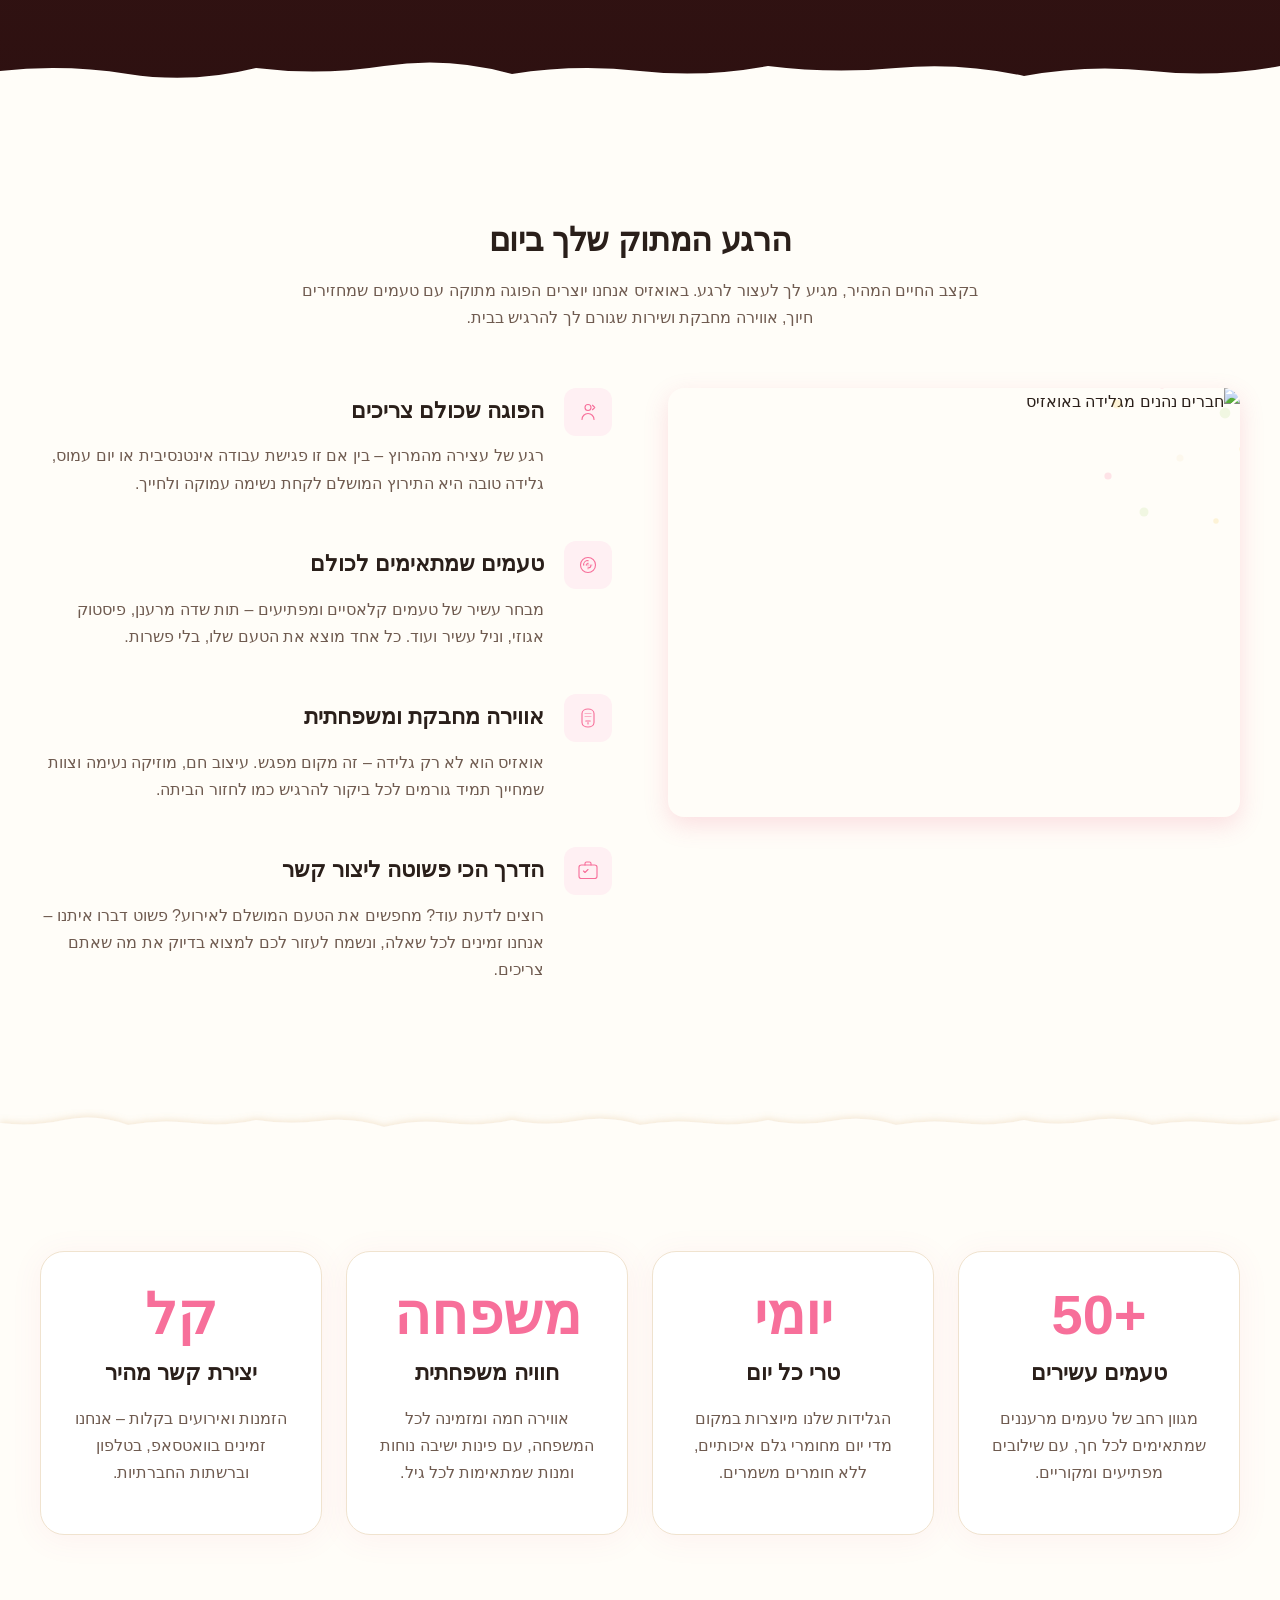
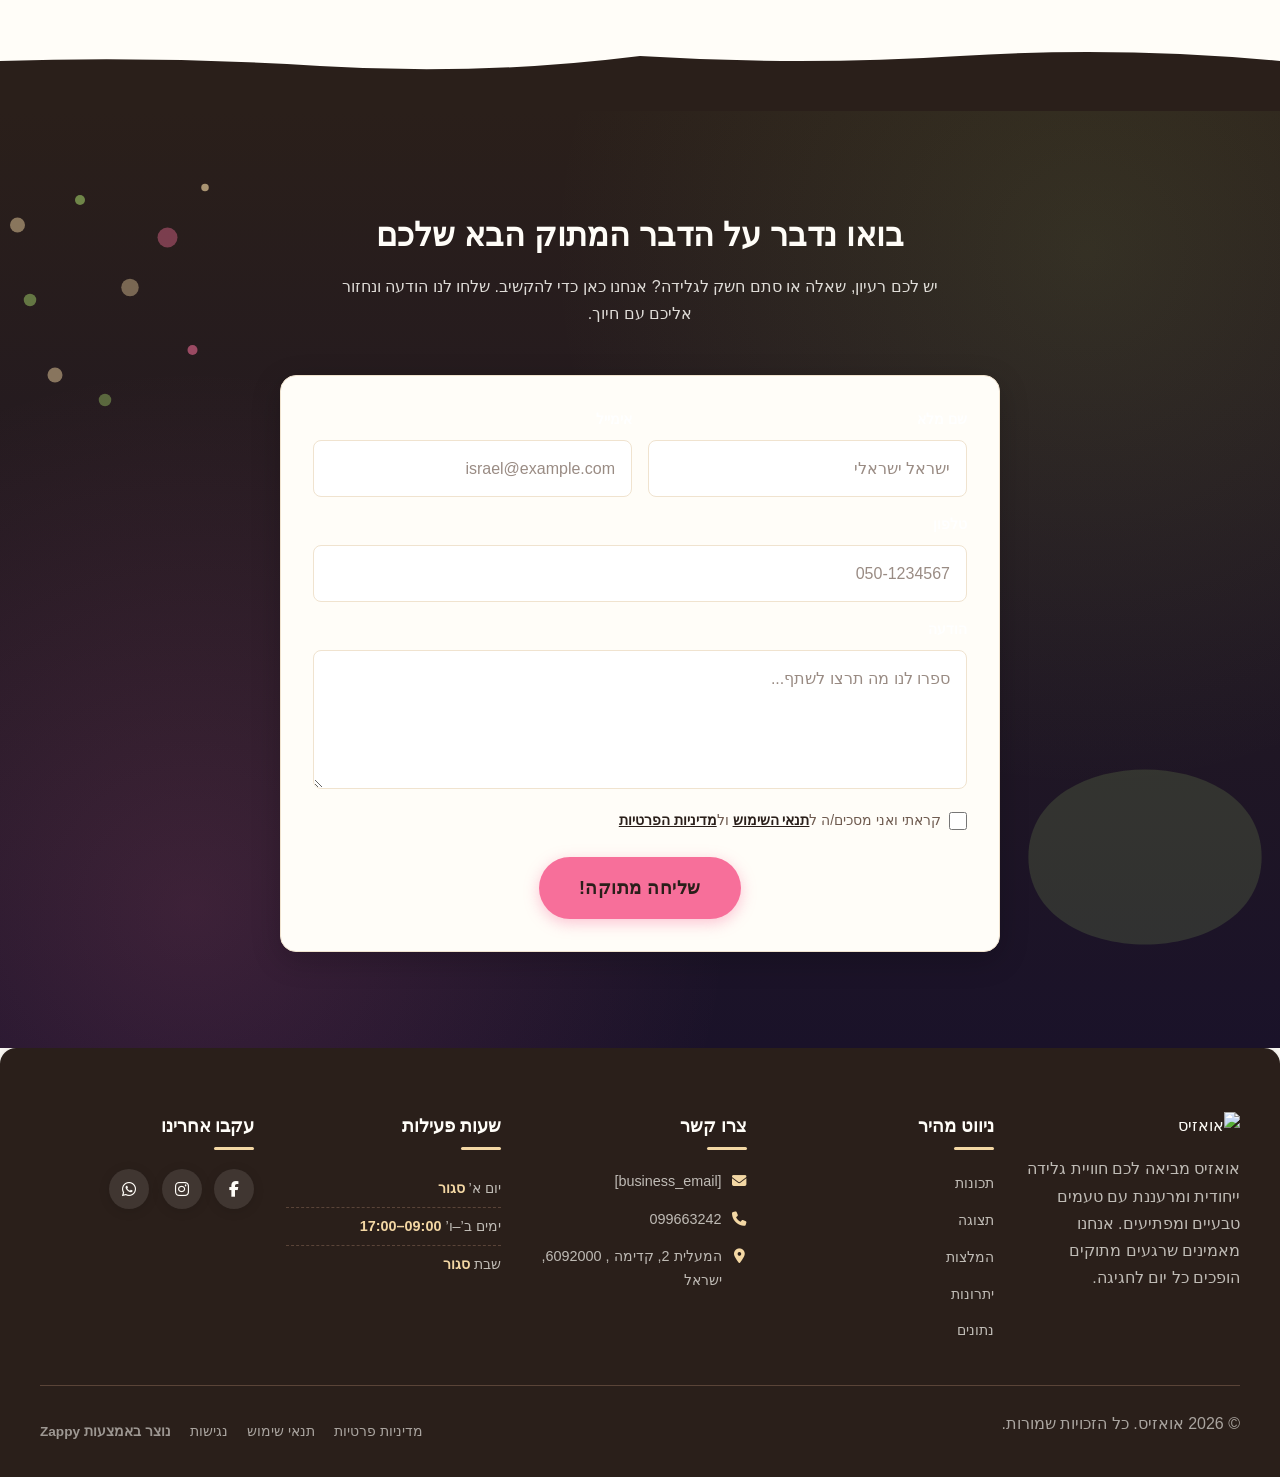
==== commit 9221d4a7: "Incremental sync: 1 page(s) — update_text" ====
--- a/index.html
+++ b/index.html
@@ -860,14 +860,14 @@
     <!-- Intro Block -->
     <div class="features-intro">
       <h2 class="features-heading">הטעמים שהופכים כל ביקור לחוויה</h2>
-      <p class="features-subtitle">באואזיס אנחנו מאמינים שגלידה היא לא רק קינוח – היא רגע של אושר. כל טעם נולד מאהבה לחומרי גלם טריים, אווירה חמה ושירות עם חיוך.</p>
+      <p class="features-subtitle" style="">באואזיס אנחנו מאמינים שיוגורט היא לא רק קינוח – היא רגע של אושר. כל טעם נולד מאהבה לחומרי גלם טריים, אווירה חמה ושירות עם חיוך.</p>
     </div>
 
     <!-- Cards Grid -->
-    <div class="features-grid">
+    <div class="features-grid zappy-preserve-css-grid" data-original-item-width="384" data-original-gap="24px" style="--zappy-grid-cols: repeat(auto-fit, minmax(min(100%, 384px), 1fr)); grid-template-columns: repeat(auto-fit, minmax(min(100%, 384px), 1fr)); display: grid; align-items: stretch !important;" data-zappy-explicit-columns="true">
       
       <!-- Card 1: Creamy Flavors -->
-      <article class="feature-card card-strawberry">
+      <article class="feature-card card-strawberry" data-grid-item-index="0">
         <div class="card-accent-strip"></div>
         <div class="card-icon-wrapper">
           <svg class="card-icon" data-element-type="icon" data-icon-type="svg" viewBox="0 0 48 48" fill="none" xmlns="http://www.w3.org/2000/svg">
@@ -879,11 +879,11 @@
           </svg>
         </div>
         <h3 class="card-title">טעמים קרמיים ומפנקים</h3>
-        <p class="card-description">מגוון עשיר של גלידות בטעמים ייחודיים – מקלאסיקות אהובות ועד הפתעות עונתיות. כל כף נמסה בפה ומשאירה טעם של עוד.</p>
+        <p class="card-description" style="">מגוון עשיר של יוגורט בטעמים ייחודיים – מקלאסיקות אהובות ועד הפתעות עונתיות. כל כף נמסה בפה ומשאירה טעם של עוד.</p>
       </article>
 
       <!-- Card 2: Friendly Experience -->
-      <article class="feature-card card-pistachio">
+      <article class="feature-card card-pistachio" data-grid-item-index="1">
         <div class="card-accent-strip"></div>
         <div class="card-icon-wrapper">
           <svg class="card-icon" data-element-type="icon" data-icon-type="svg" viewBox="0 0 48 48" fill="none" xmlns="http://www.w3.org/2000/svg">
@@ -898,7 +898,7 @@
       </article>
 
       <!-- Card 3: Simple Contact -->
-      <article class="feature-card card-wafer">
+      <article class="feature-card card-wafer" data-grid-item-index="2">
         <div class="card-accent-strip"></div>
         <div class="card-icon-wrapper">
           <svg class="card-icon" data-element-type="icon" data-icon-type="svg" viewBox="0 0 48 48" fill="none" xmlns="http://www.w3.org/2000/svg">
@@ -1158,7 +1158,7 @@
     <svg data-no-icon-edit="true" aria-hidden="true" viewBox="0 0 1200 60" preserveAspectRatio="none" xmlns="http://www.w3.org/2000/svg">
       <defs>
         <filter id="torn-shadow" x="-5%" y="-20%" width="110%" height="140%">
-          <fedropshadow dx="0" dy="-2" stdDeviation="3" flood-color="#D4A96A" flood-opacity="0.25"></fedropshadow>
+          <feDropShadow dx="0" dy="-2" stdDeviation="3" flood-color="#D4A96A" flood-opacity="0.25"></feDropShadow>
         </filter>
       </defs>
       <path d="M0,60 L0,28 Q30,32 60,25 T120,30 Q150,24 180,28 T240,25 Q270,30 300,26 T360,32 Q390,24 420,28 T480,25 Q510,32 540,26 T600,30 Q630,24 660,28 T720,25 Q750,32 780,26 T840,30 Q870,24 900,28 T960,25 Q990,32 1020,26 T1080,30 Q1110,24 1140,28 T1200,25 L1200,60 Z" fill="var(--bg-light)" filter="url(#torn-shadow)"></path>
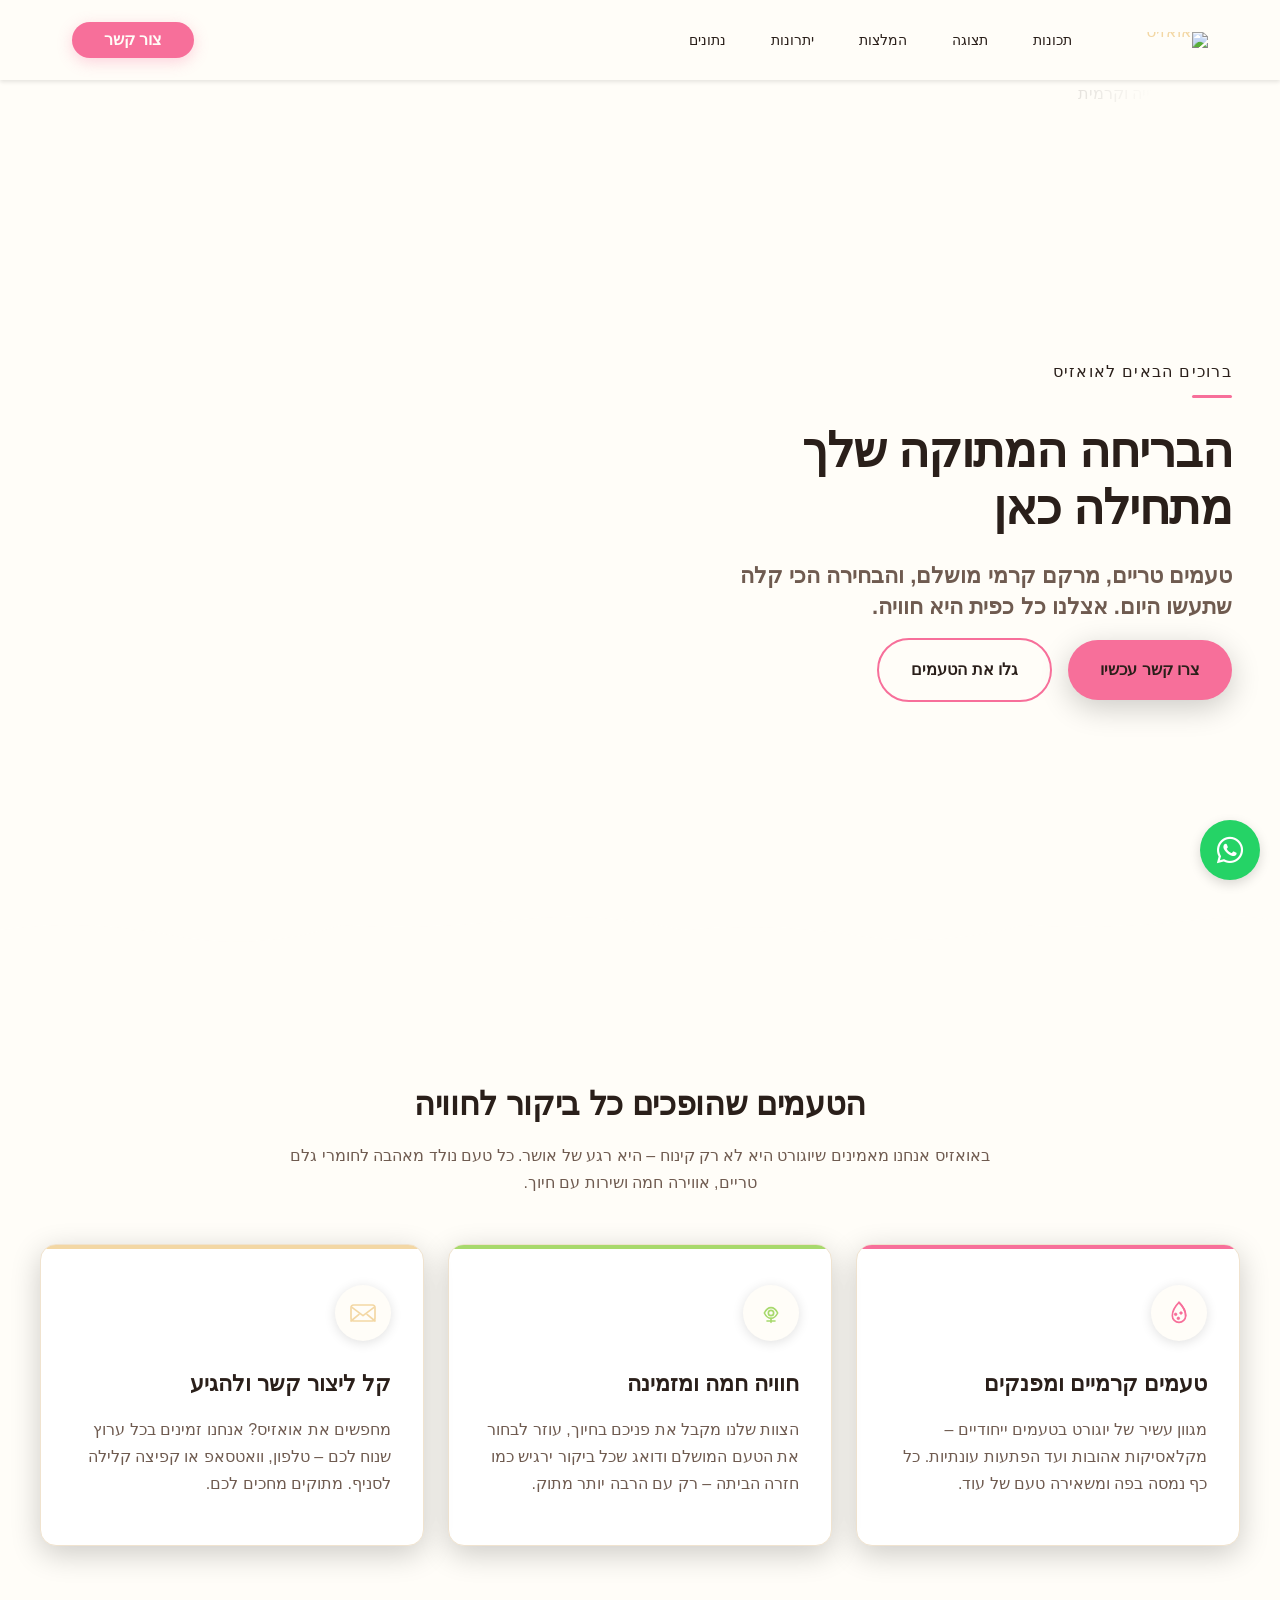
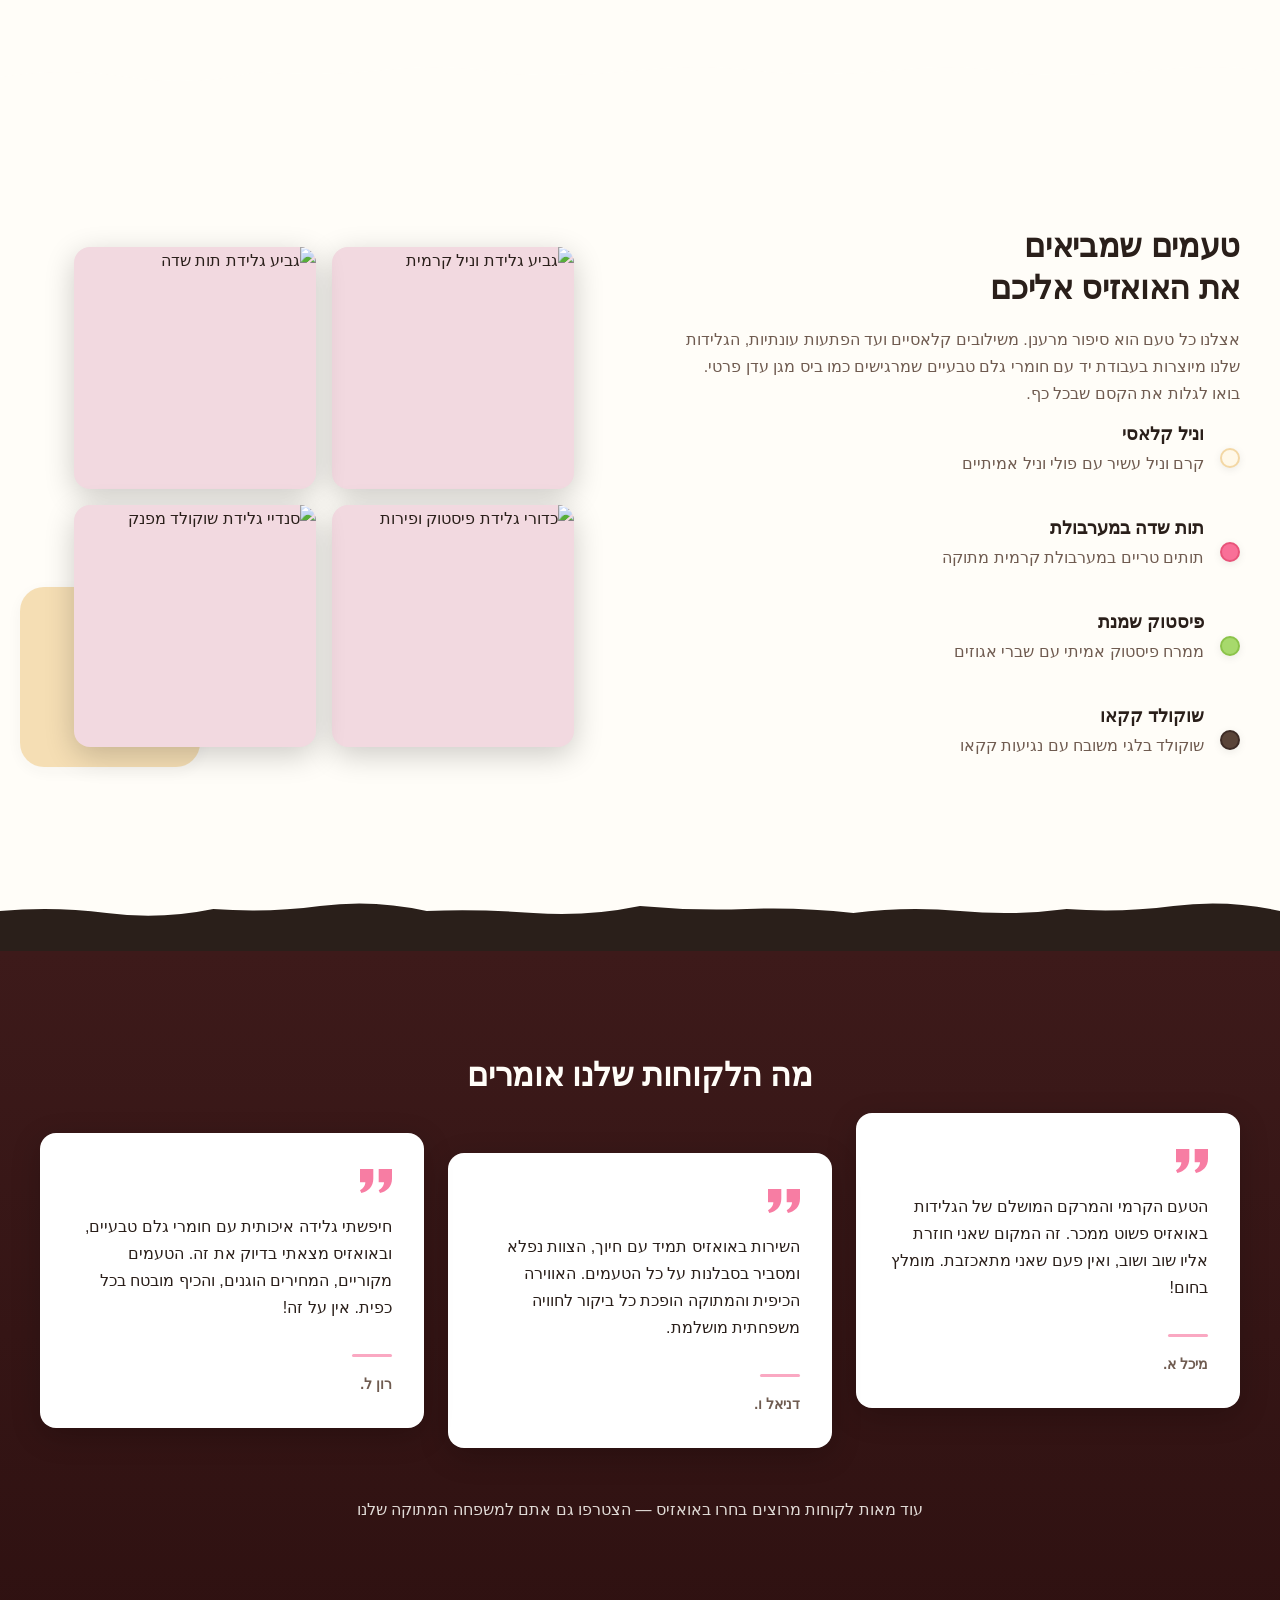
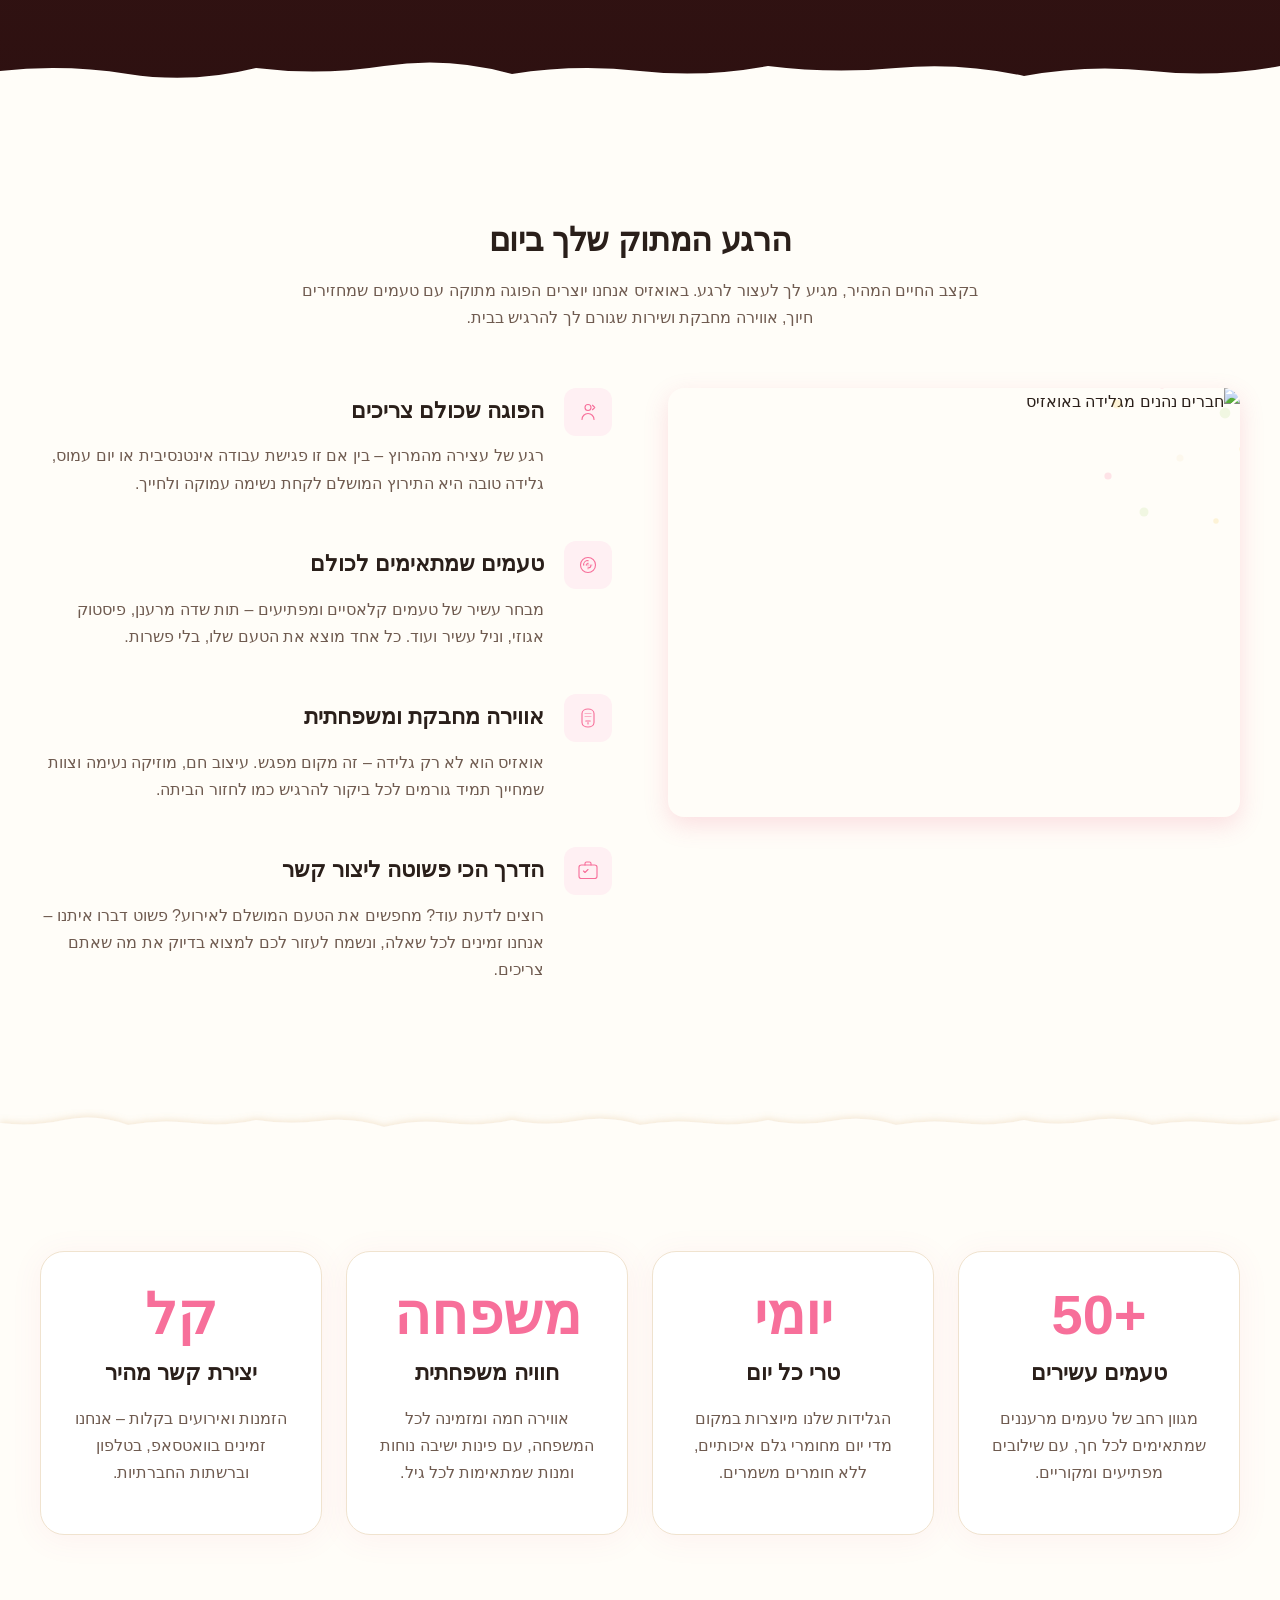
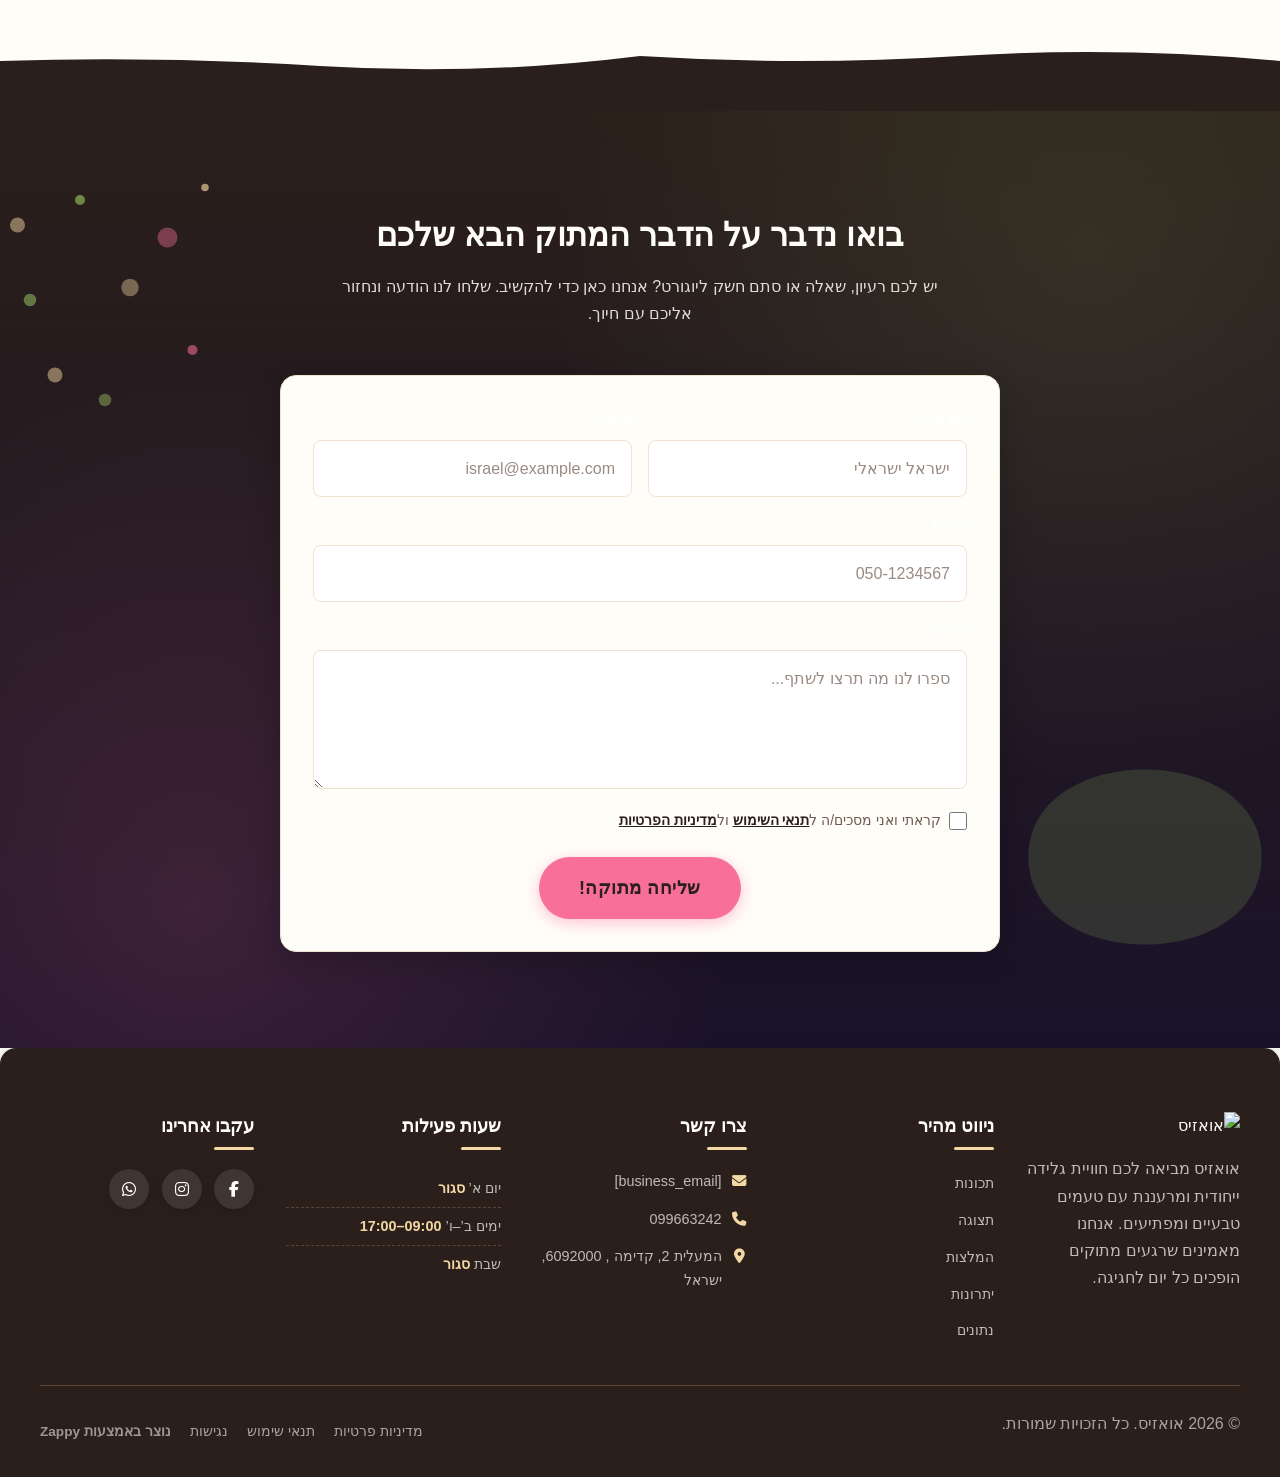
==== commit 84f3fd15: "Incremental sync: 1 page(s) — update_text" ====
--- a/index.html
+++ b/index.html
@@ -1234,7 +1234,7 @@
     <!-- Header Content -->
     <div class="index-cta-section__header">
       <h2 class="index-cta-section__title">בואו נדבר על הדבר המתוק הבא שלכם</h2>
-      <p class="index-cta-section__subtitle">יש לכם רעיון, שאלה או סתם חשק לגלידה? אנחנו כאן כדי להקשיב. שלחו לנו הודעה ונחזור אליכם עם חיוך.</p>
+      <p class="index-cta-section__subtitle" style="">יש לכם רעיון, שאלה או סתם חשק ליוגורט? אנחנו כאן כדי להקשיב. שלחו לנו הודעה ונחזור אליכם עם חיוך.</p>
     </div>
 
     <!-- Contact Form -->
@@ -1242,12 +1242,12 @@
       <form class="index-cta-section__form contact-form">
         
         <!-- Two-Column Row: Name & Email -->
-        <div class="index-cta-section__form-row">
-          <div class="index-cta-section__form-group">
+        <div class="index-cta-section__form-row zappy-preserve-css-grid" id="zappy-auto-grid-1783336502850-tp052v" data-zappy-auto-grid="true" data-original-item-width="319" data-original-gap="16px" style="display: grid; --zappy-grid-cols: repeat(auto-fit, minmax(min(100%, 319px), 1fr)); grid-template-columns: repeat(auto-fit, minmax(min(100%, 319px), 1fr)); align-items: stretch !important;" data-zappy-explicit-columns="true">
+          <div class="index-cta-section__form-group" data-grid-item-index="0">
             <label for="cta-name" class="index-cta-section__label" style="color: #FFFFFF !important">שם מלא</label>
             <input type="text" id="cta-name" name="name" class="index-cta-section__input" placeholder="ישראל ישראלי" required="">
           </div>
-          <div class="index-cta-section__form-group">
+          <div class="index-cta-section__form-group" data-grid-item-index="1">
             <label for="cta-email" class="index-cta-section__label" style="color: #FFFFFF !important">אימייל</label>
             <input type="email" id="cta-email" name="email" class="index-cta-section__input" placeholder="israel@example.com" required="">
           </div>
@@ -1269,13 +1269,13 @@
         <div class="index-cta-section__privacy privacy-consent">
           <label class="privacy-consent-label">
             <input type="checkbox" name="privacy_consent" class="privacy-consent-checkbox" required="">
-            <span>קראתי ואני מסכים/ה ל<a href="/terms" target="_blank">תנאי השימוש</a> ול<a href="/privacy" target="_blank">מדיניות הפרטיות</a></span>
+            <span>קראתי ואני מסכים/ה ל<a href="/terms" target="_blank" style="color: rgb(42, 31, 26) !important;">תנאי השימוש</a> ול<a href="/privacy" target="_blank" style="color: rgb(42, 31, 26) !important;">מדיניות הפרטיות</a></span>
           </label>
         </div>
 
         <!-- Submit Button -->
         <div class="index-cta-section__button-wrapper">
-          <button type="submit" class="index-cta-section__submit btn-primary">שליחה מתוקה!</button>
+          <button type="submit" class="index-cta-section__submit btn-primary" style="color: rgb(42, 31, 26) !important;" data-element-type="button" data-element-id="btn-1783336502820-1np7gq36q" data-native-element="true">שליחה מתוקה!</button>
         </div>
 
       </form>
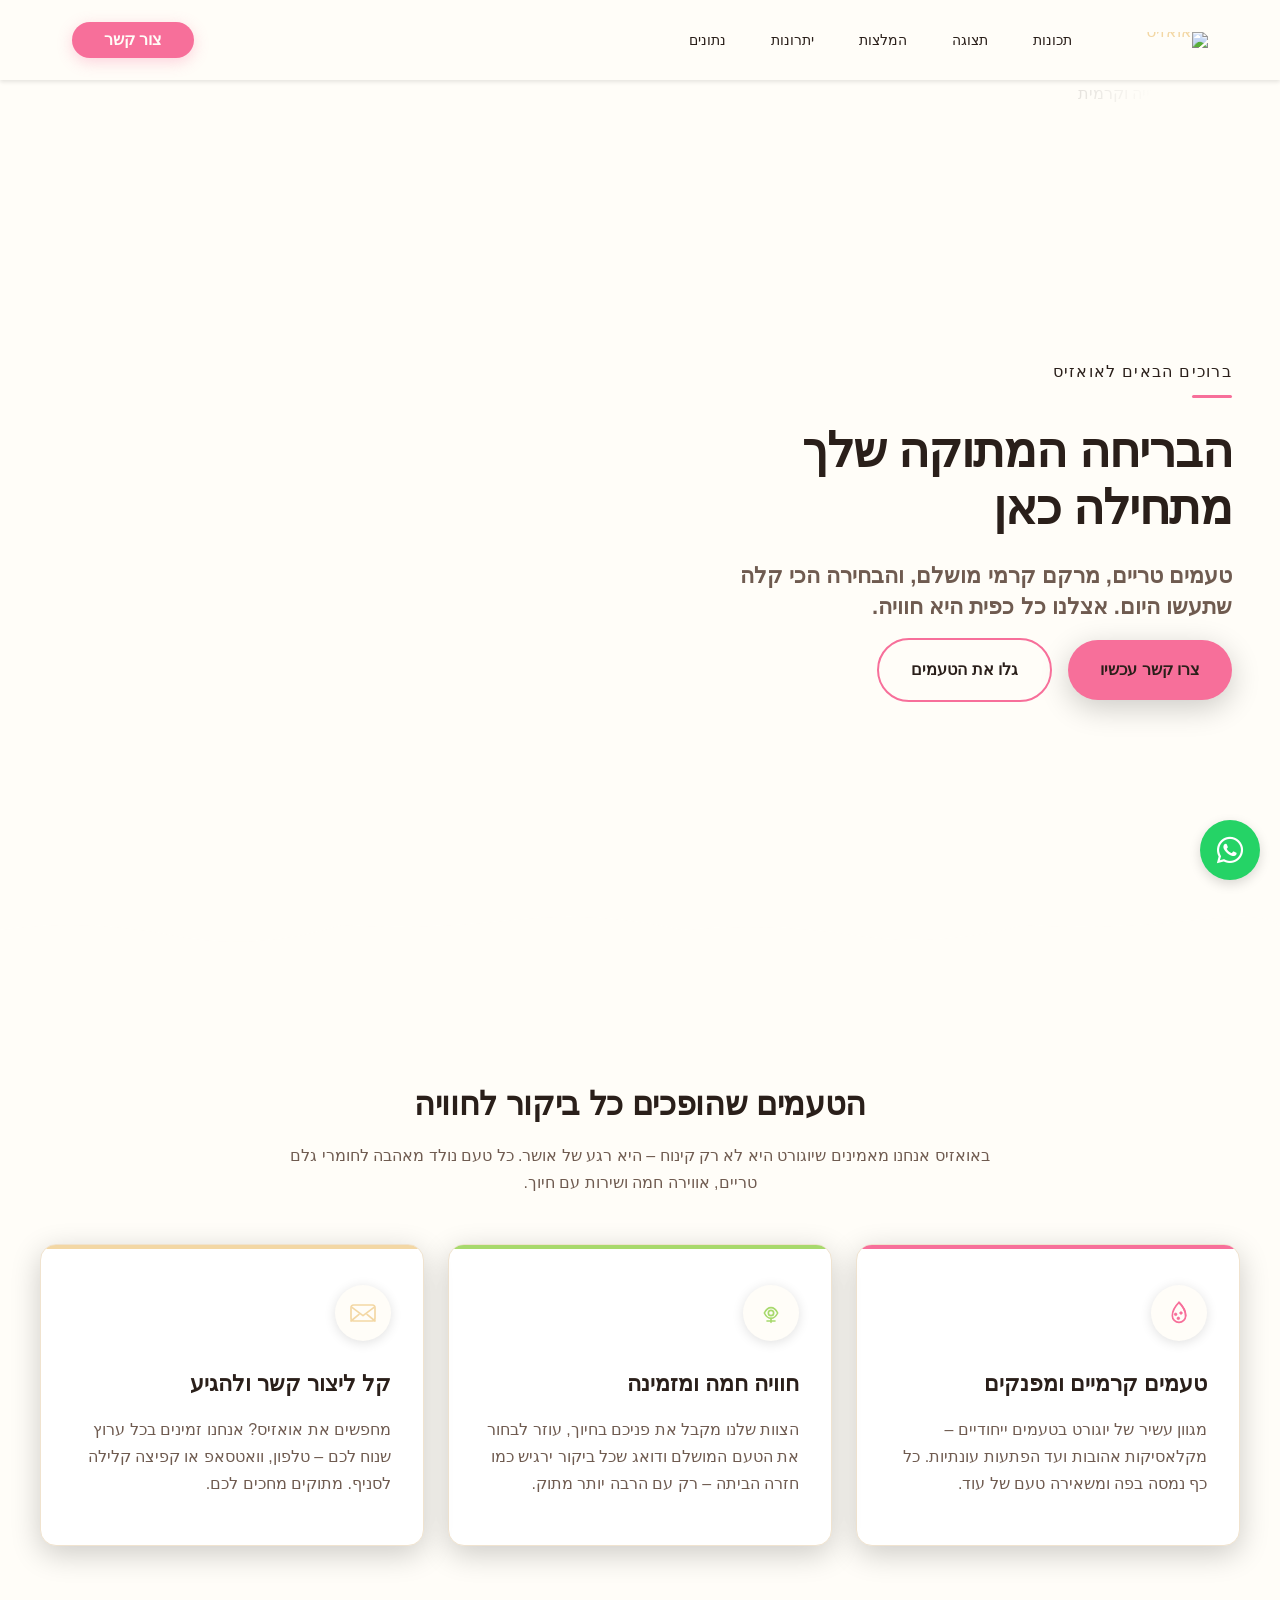
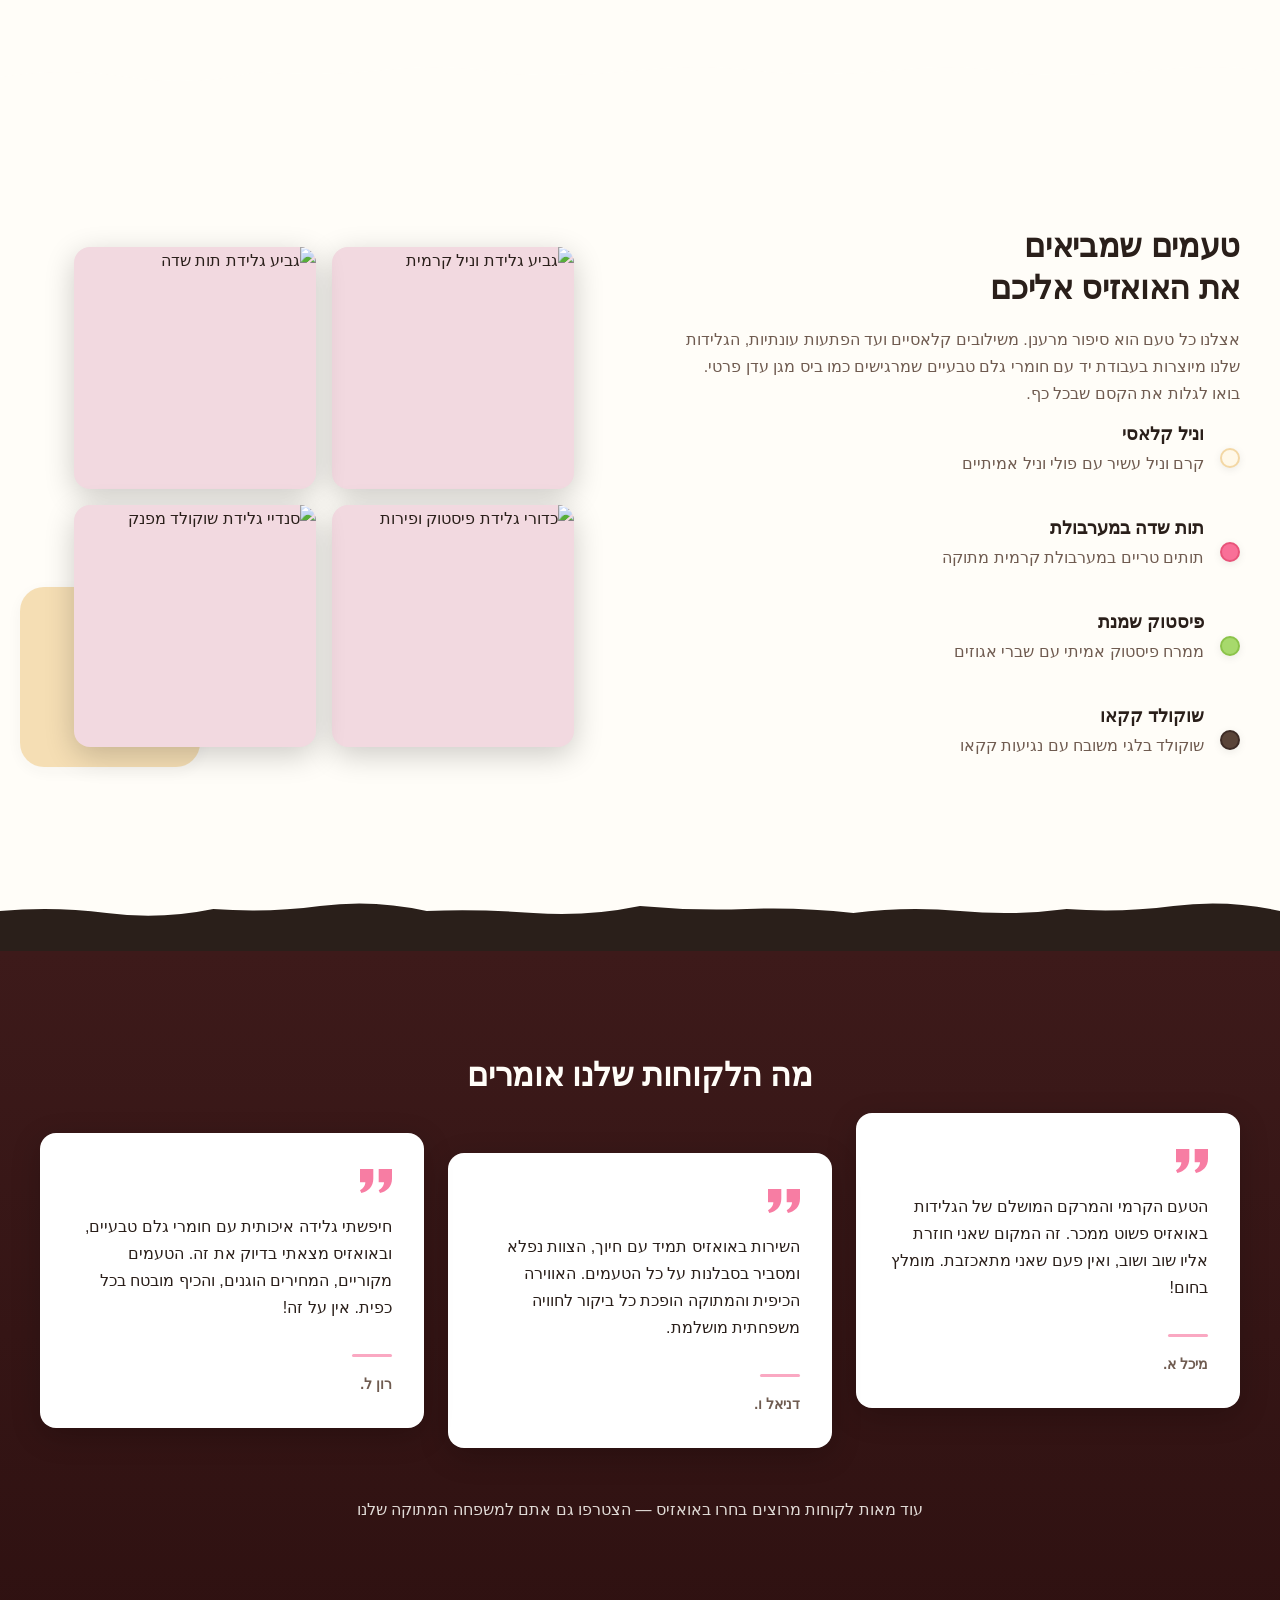
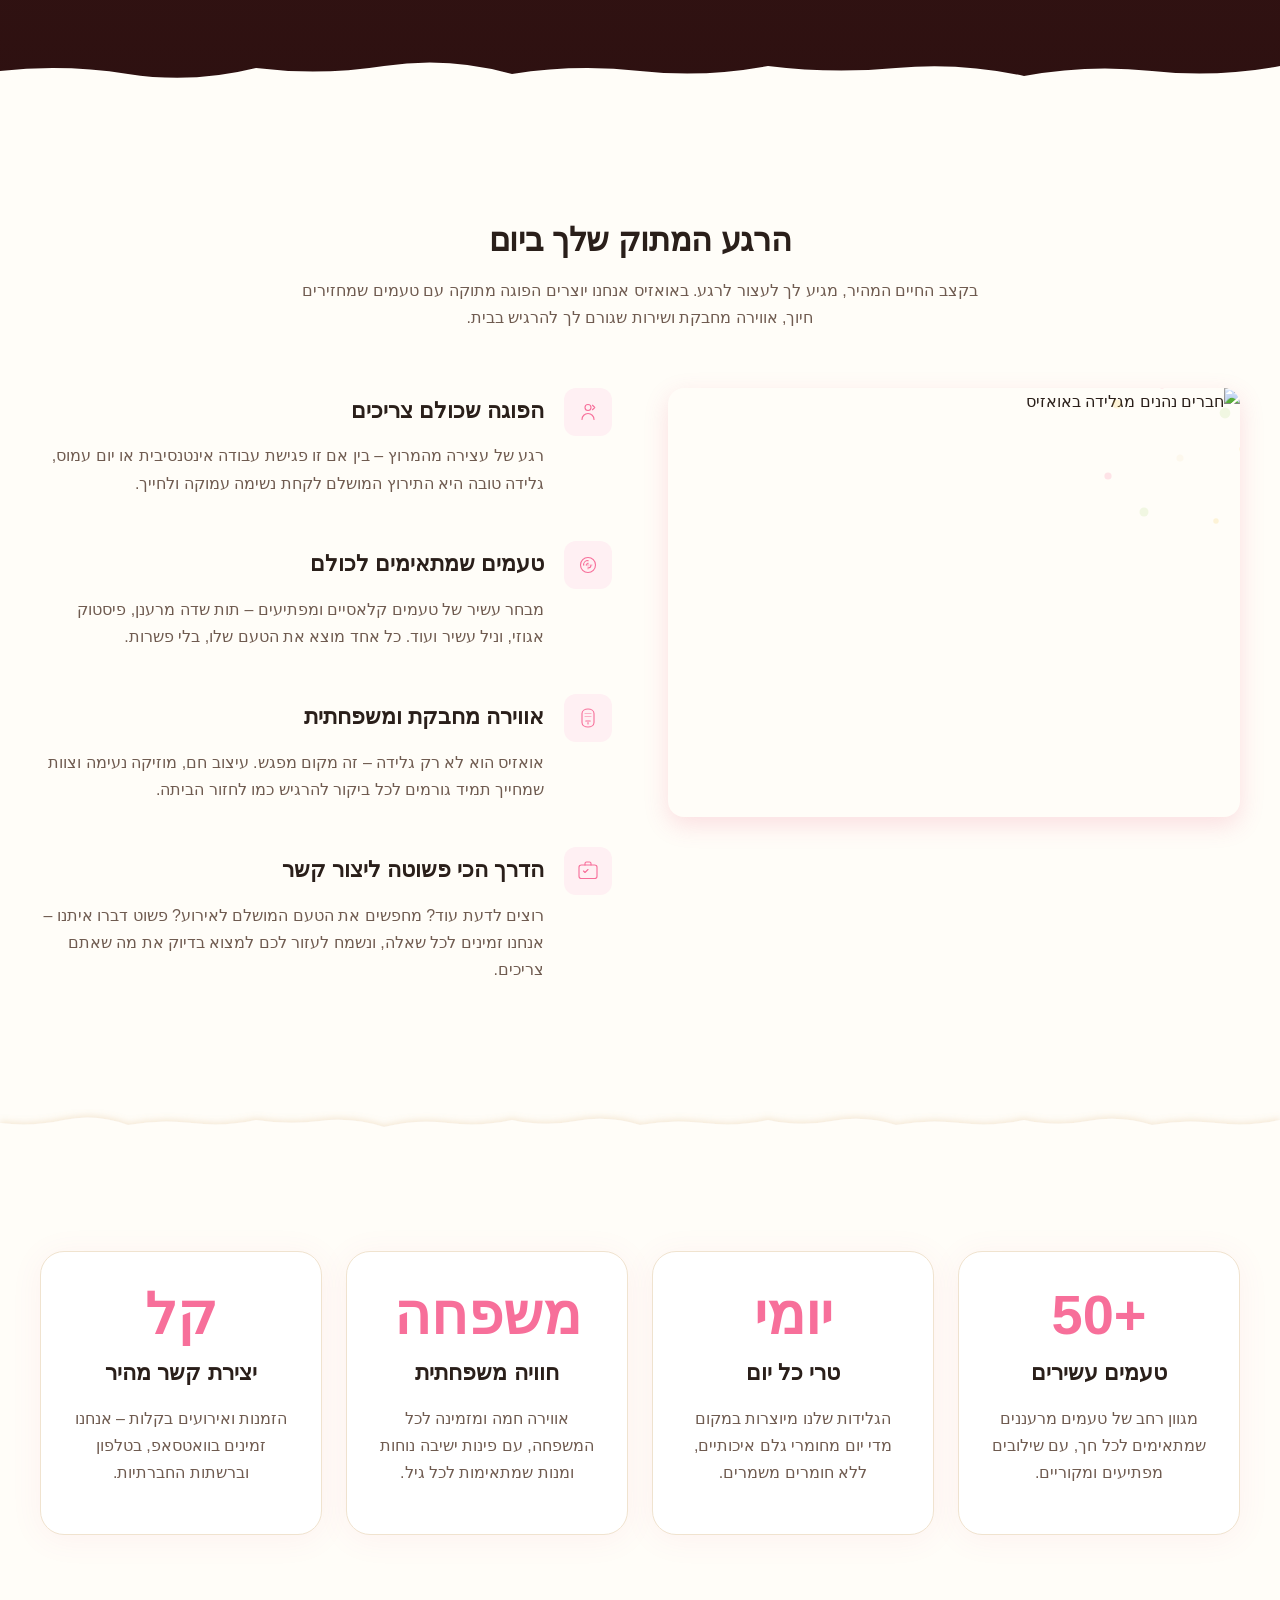
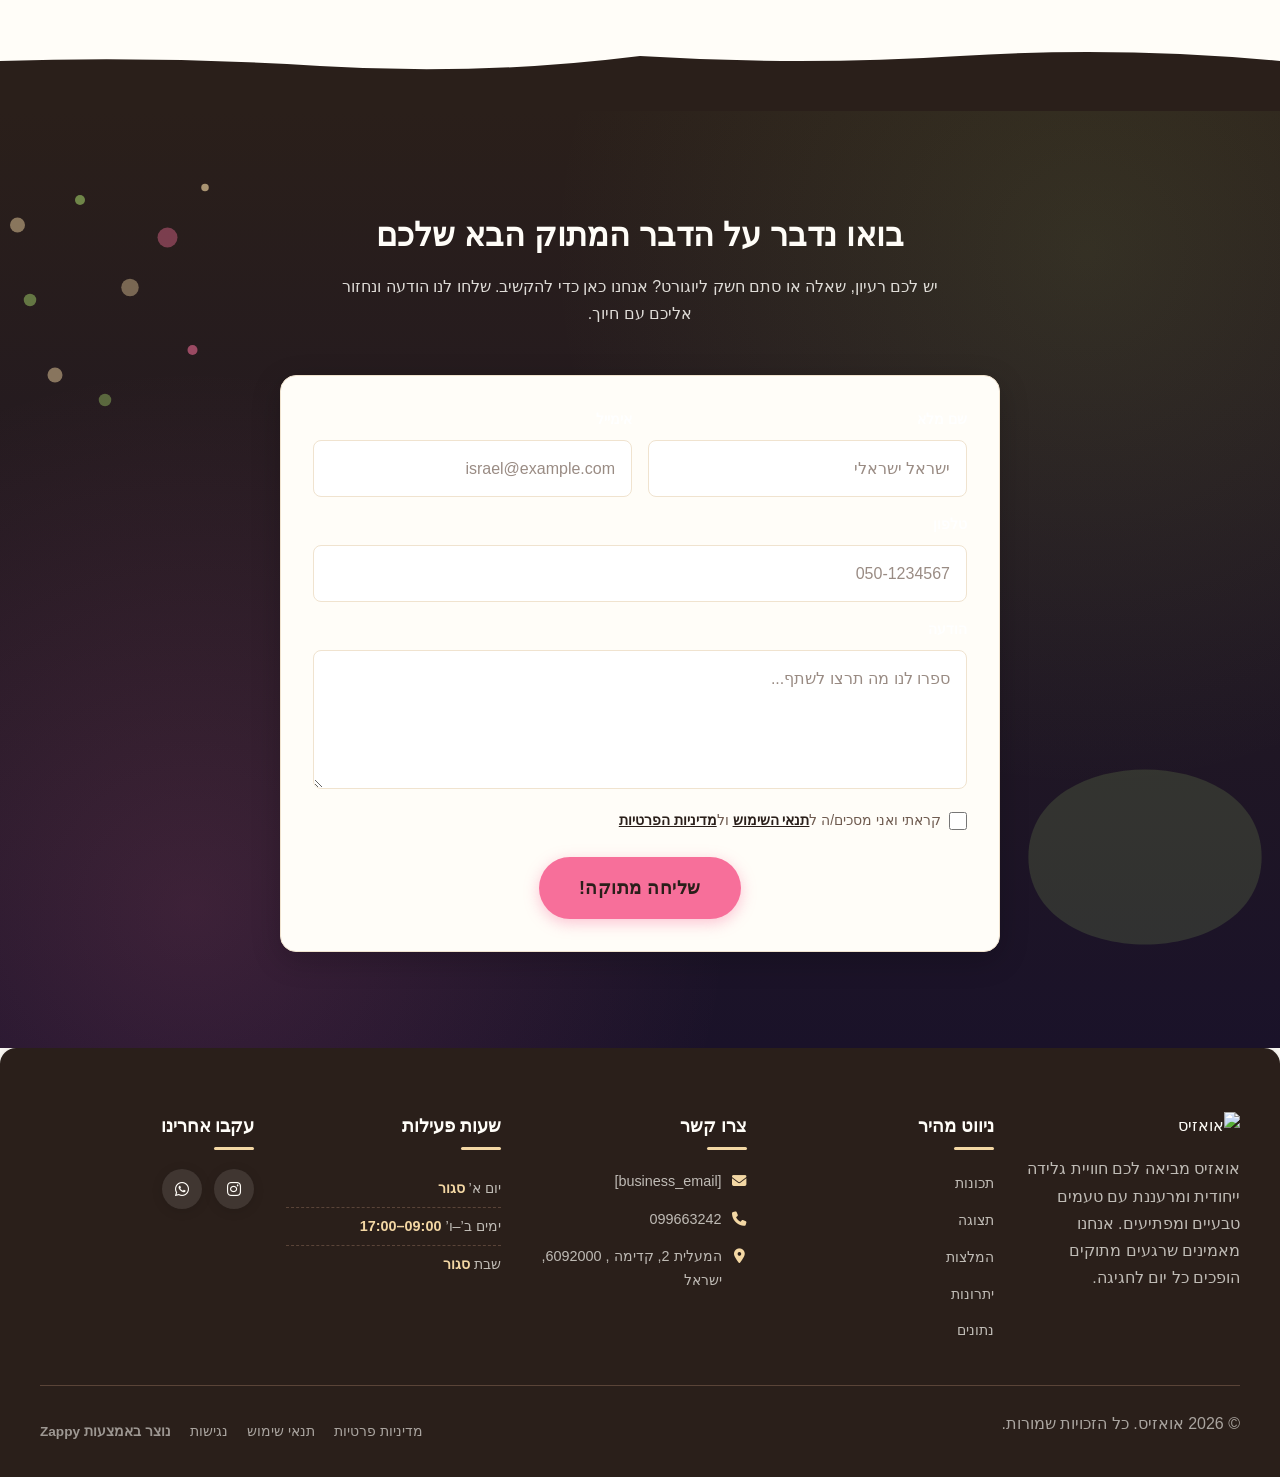
==== commit 2a0e337e: "Background sync: Progressive GitHub Sync" ====
--- a/index.html
+++ b/index.html
@@ -860,7 +860,7 @@
     <!-- Intro Block -->
     <div class="features-intro">
       <h2 class="features-heading">הטעמים שהופכים כל ביקור לחוויה</h2>
-      <p class="features-subtitle" style="">באואזיס אנחנו מאמינים שיוגורט היא לא רק קינוח – היא רגע של אושר. כל טעם נולד מאהבה לחומרי גלם טריים, אווירה חמה ושירות עם חיוך.</p>
+      <p class="features-subtitle" >באואזיס אנחנו מאמינים שיוגורט היא לא רק קינוח – היא רגע של אושר. כל טעם נולד מאהבה לחומרי גלם טריים, אווירה חמה ושירות עם חיוך.</p>
     </div>
 
     <!-- Cards Grid -->
@@ -879,7 +879,7 @@
           </svg>
         </div>
         <h3 class="card-title">טעמים קרמיים ומפנקים</h3>
-        <p class="card-description" style="">מגוון עשיר של יוגורט בטעמים ייחודיים – מקלאסיקות אהובות ועד הפתעות עונתיות. כל כף נמסה בפה ומשאירה טעם של עוד.</p>
+        <p class="card-description" >מגוון עשיר של יוגורט בטעמים ייחודיים – מקלאסיקות אהובות ועד הפתעות עונתיות. כל כף נמסה בפה ומשאירה טעם של עוד.</p>
       </article>
 
       <!-- Card 2: Friendly Experience -->
@@ -1158,7 +1158,7 @@
     <svg data-no-icon-edit="true" aria-hidden="true" viewBox="0 0 1200 60" preserveAspectRatio="none" xmlns="http://www.w3.org/2000/svg">
       <defs>
         <filter id="torn-shadow" x="-5%" y="-20%" width="110%" height="140%">
-          <feDropShadow dx="0" dy="-2" stdDeviation="3" flood-color="#D4A96A" flood-opacity="0.25"></feDropShadow>
+          <fedropshadow dx="0" dy="-2" stdDeviation="3" flood-color="#D4A96A" flood-opacity="0.25"></fedropshadow>
         </filter>
       </defs>
       <path d="M0,60 L0,28 Q30,32 60,25 T120,30 Q150,24 180,28 T240,25 Q270,30 300,26 T360,32 Q390,24 420,28 T480,25 Q510,32 540,26 T600,30 Q630,24 660,28 T720,25 Q750,32 780,26 T840,30 Q870,24 900,28 T960,25 Q990,32 1020,26 T1080,30 Q1110,24 1140,28 T1200,25 L1200,60 Z" fill="var(--bg-light)" filter="url(#torn-shadow)"></path>
@@ -1234,7 +1234,7 @@
     <!-- Header Content -->
     <div class="index-cta-section__header">
       <h2 class="index-cta-section__title">בואו נדבר על הדבר המתוק הבא שלכם</h2>
-      <p class="index-cta-section__subtitle" style="">יש לכם רעיון, שאלה או סתם חשק ליוגורט? אנחנו כאן כדי להקשיב. שלחו לנו הודעה ונחזור אליכם עם חיוך.</p>
+      <p class="index-cta-section__subtitle" >יש לכם רעיון, שאלה או סתם חשק ליוגורט? אנחנו כאן כדי להקשיב. שלחו לנו הודעה ונחזור אליכם עם חיוך.</p>
     </div>
 
     <!-- Contact Form -->
@@ -1326,9 +1326,9 @@
       <div class="footer-col footer-social-col">
         <h4>עקבו אחרינו</h4>
         <div class="footer-social">
-          <a href="#" aria-label="Facebook" data-zappy-social-placeholder="true"><i class="fab fa-facebook-f"></i></a>
+          <a href="#" aria-label="Facebook" data-zappy-social-placeholder="true" style="display:none !important;"><i class="fab fa-facebook-f"></i></a>
           <a href="#" aria-label="Instagram" data-zappy-social-placeholder="true"><i class="fab fa-instagram"></i></a>
-          <a href="#" aria-label="WhatsApp" data-zappy-social-placeholder="true"><i class="fab fa-whatsapp"></i></a>
+          <a href="https://wa.me/97299663242" aria-label="WhatsApp" data-zappy-social-placeholder="true"><i class="fab fa-whatsapp"></i></a>
         </div>
       </div>
     </div>
@@ -1346,7 +1346,7 @@
   </div>
 </footer>
   
-  <a href="https://wa.me/099663242" class="whatsapp-float" aria-label="WhatsApp">
+  <a href="https://wa.me/97299663242" class="whatsapp-float" aria-label="WhatsApp">
     <i class="fab fa-whatsapp"></i>
   </a>
   
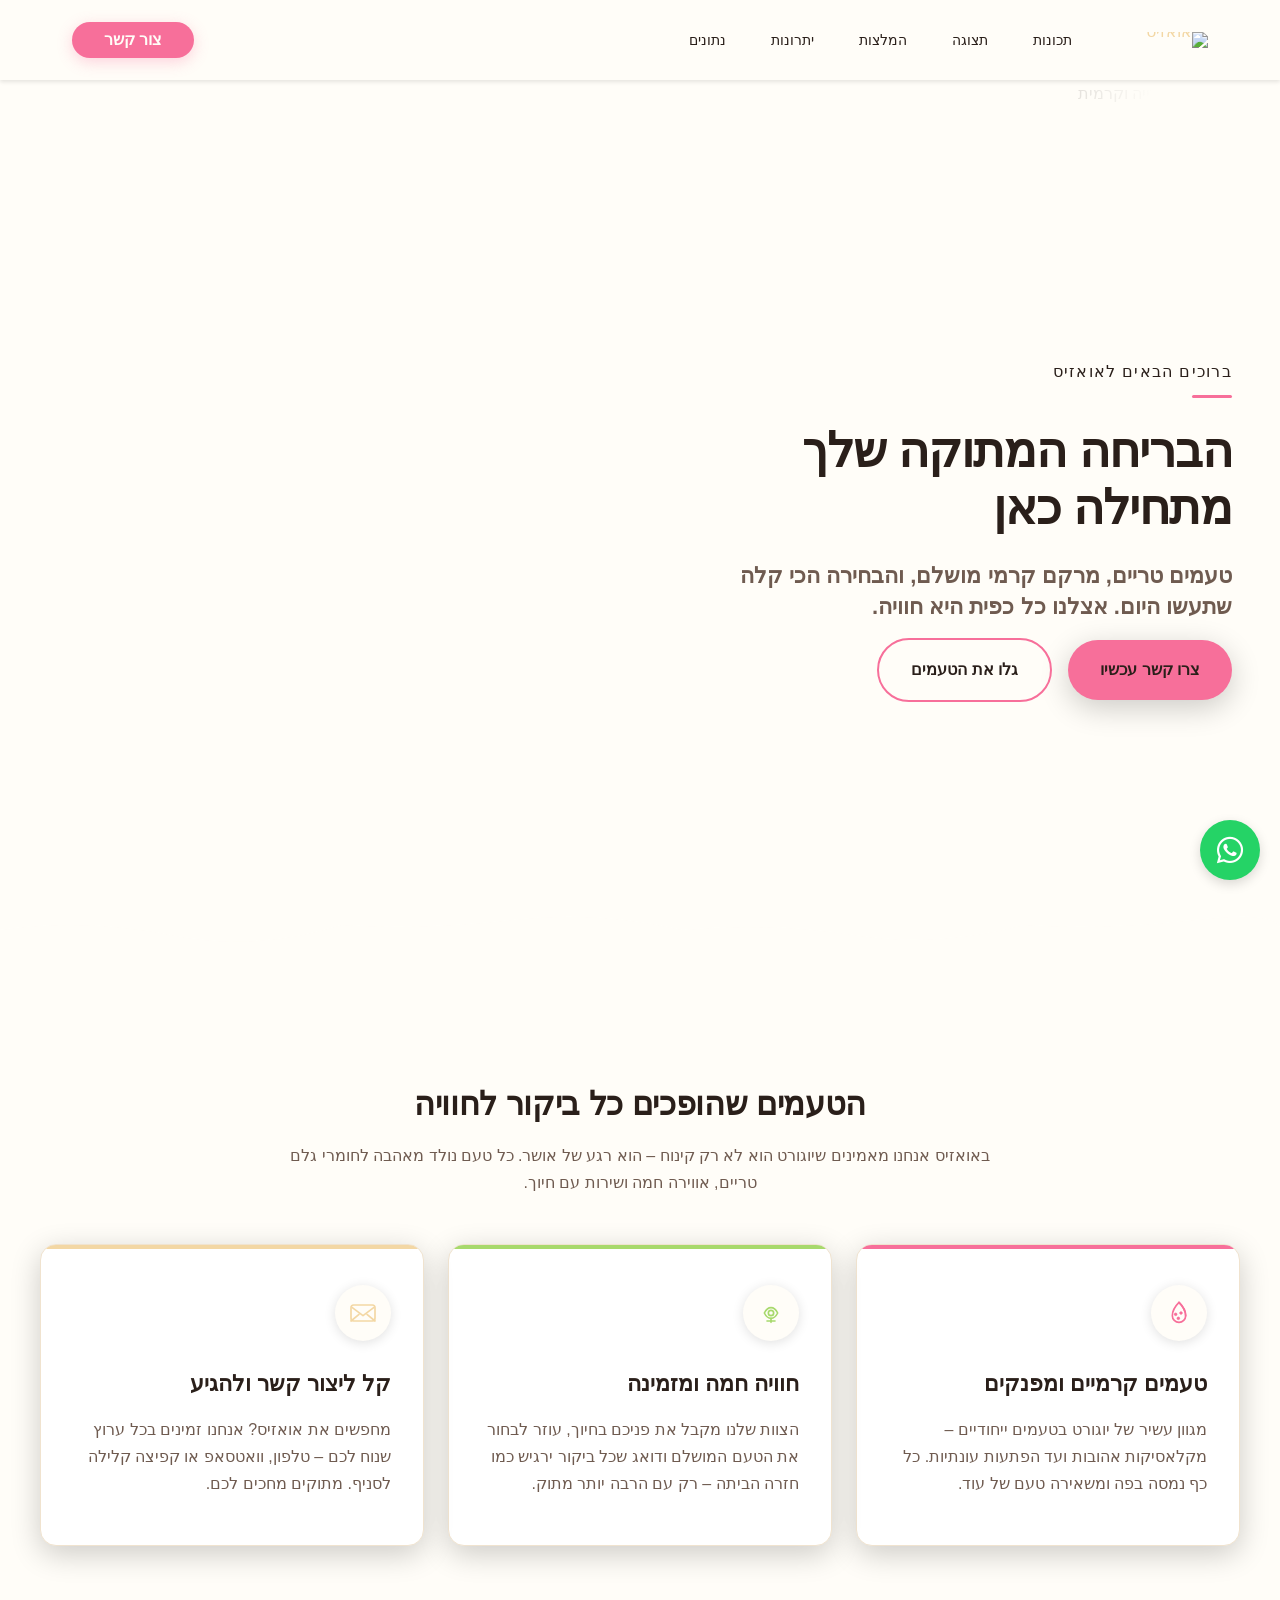
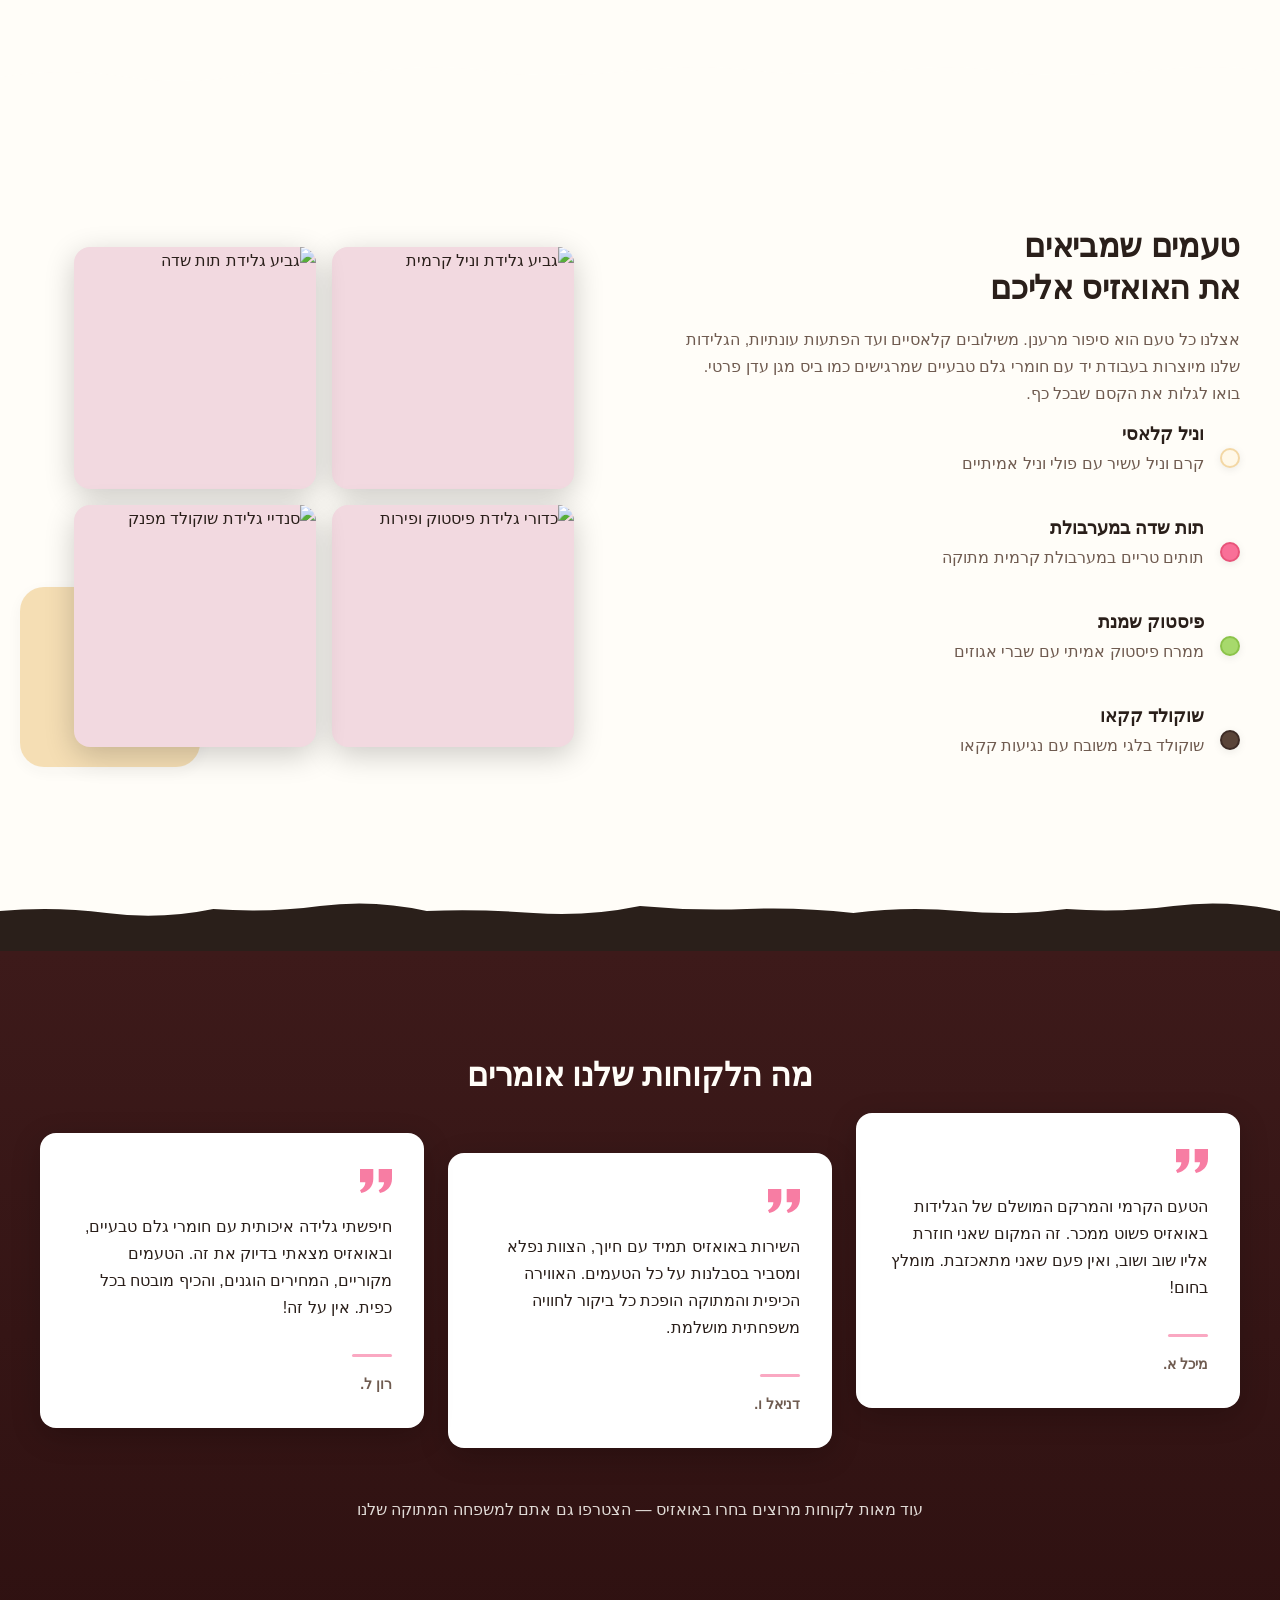
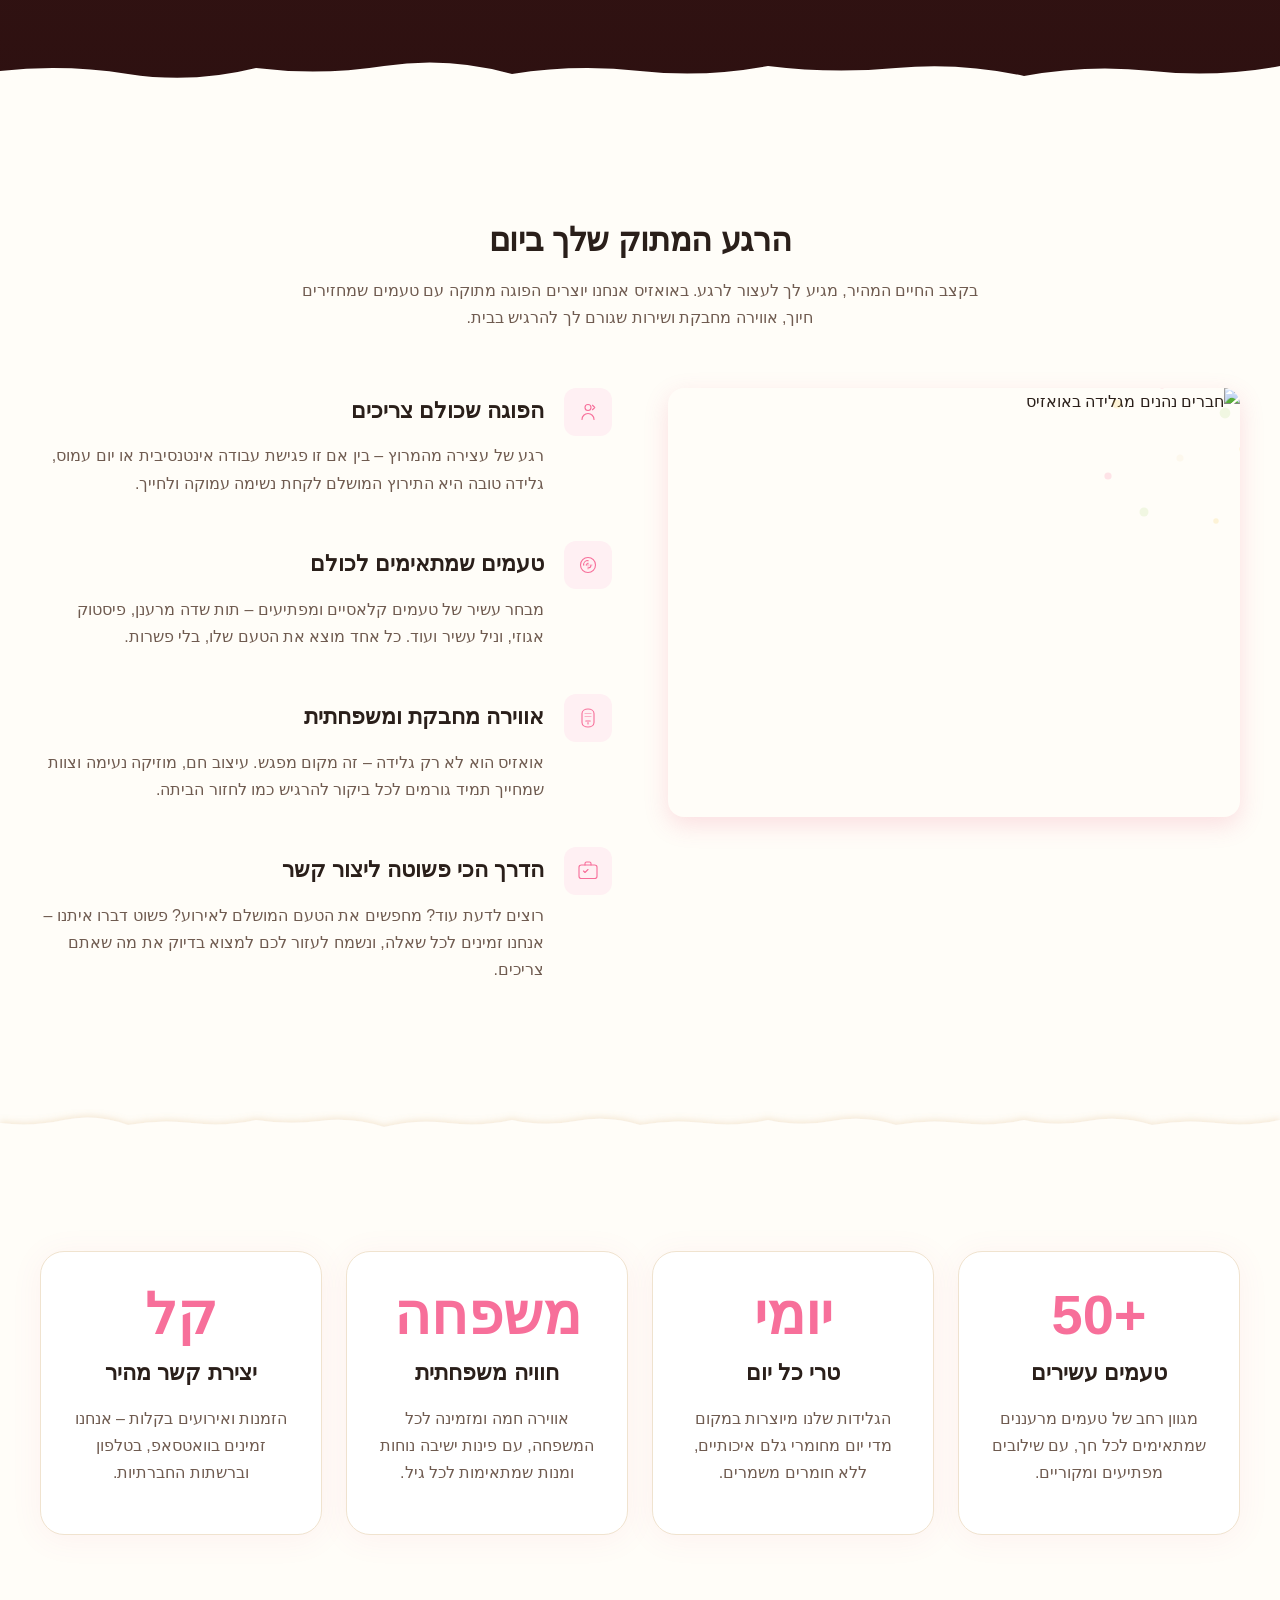
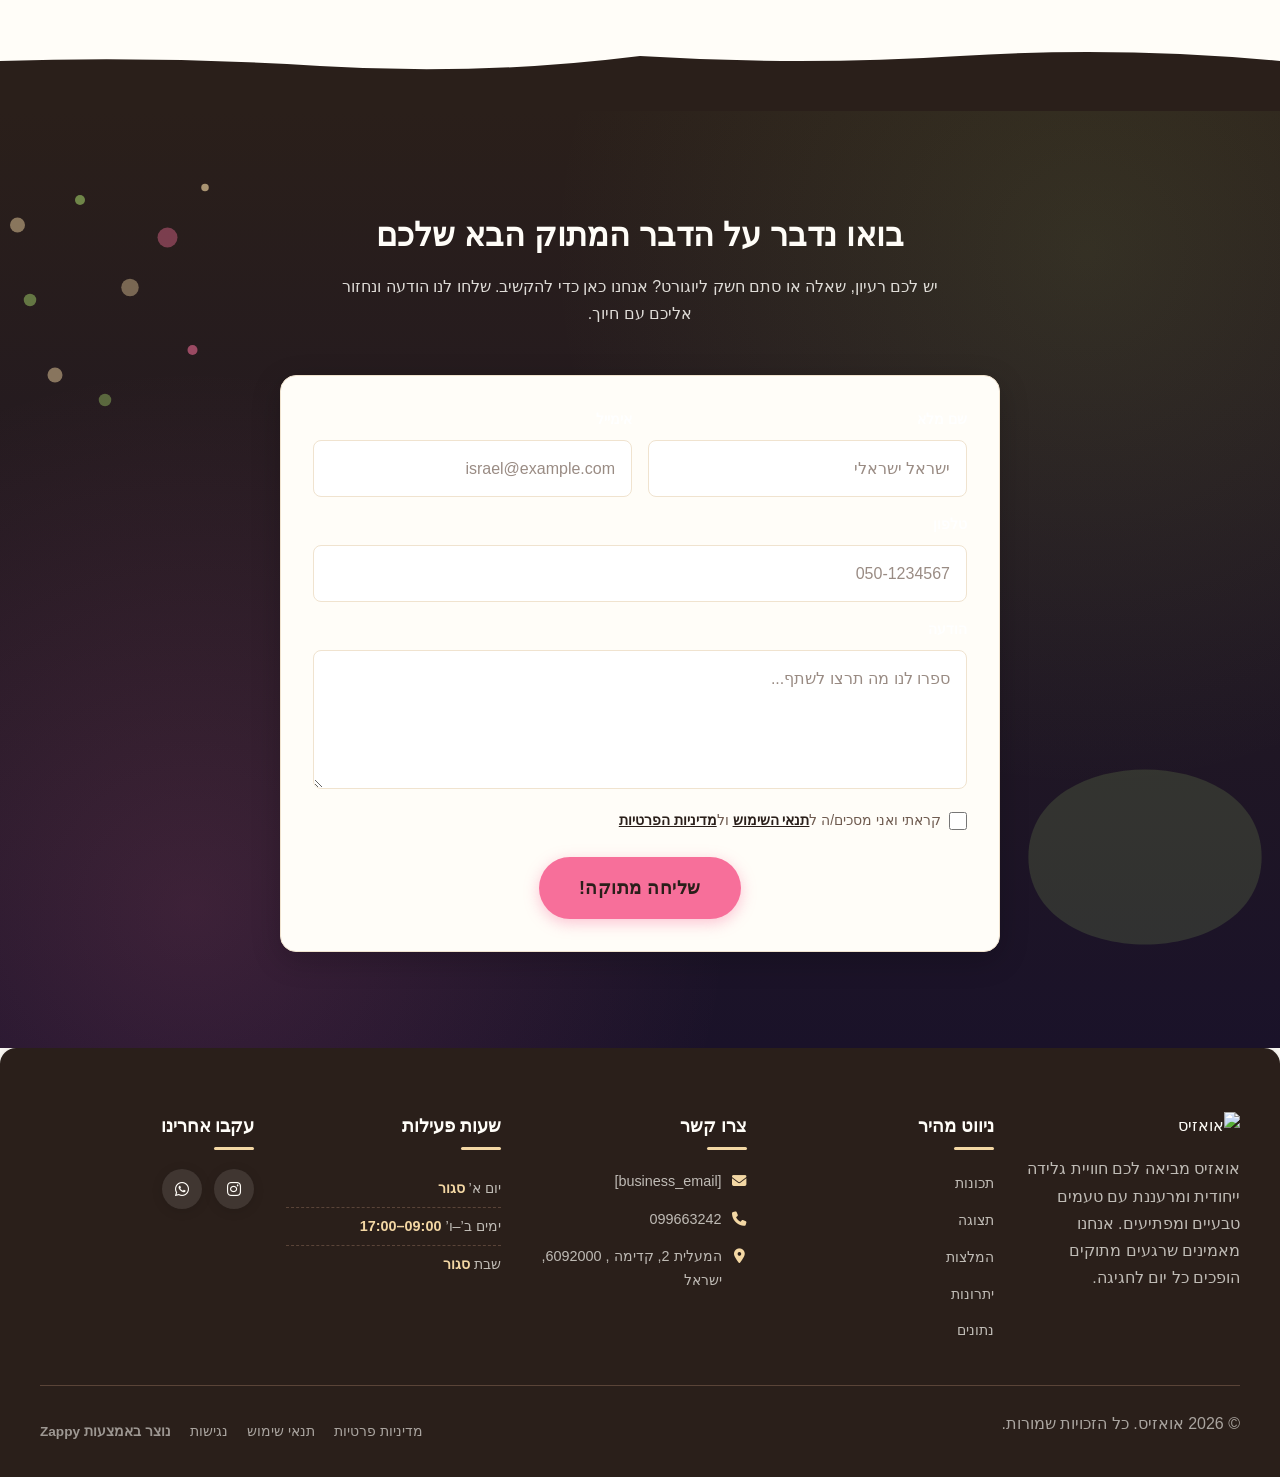
==== commit 0c6ef6d8: "Incremental sync: 1 page(s) — update_text" ====
--- a/index.html
+++ b/index.html
@@ -860,7 +860,7 @@
     <!-- Intro Block -->
     <div class="features-intro">
       <h2 class="features-heading">הטעמים שהופכים כל ביקור לחוויה</h2>
-      <p class="features-subtitle" >באואזיס אנחנו מאמינים שיוגורט היא לא רק קינוח – היא רגע של אושר. כל טעם נולד מאהבה לחומרי גלם טריים, אווירה חמה ושירות עם חיוך.</p>
+      <p class="features-subtitle" style="">באואזיס אנחנו מאמינים שיוגורט הוא לא רק קינוח – הוא רגע של אושר. כל טעם נולד מאהבה לחומרי גלם טריים, אווירה חמה ושירות עם חיוך.</p>
     </div>
 
     <!-- Cards Grid -->
@@ -879,7 +879,7 @@
           </svg>
         </div>
         <h3 class="card-title">טעמים קרמיים ומפנקים</h3>
-        <p class="card-description" >מגוון עשיר של יוגורט בטעמים ייחודיים – מקלאסיקות אהובות ועד הפתעות עונתיות. כל כף נמסה בפה ומשאירה טעם של עוד.</p>
+        <p class="card-description" style="">מגוון עשיר של יוגורט בטעמים ייחודיים – מקלאסיקות אהובות ועד הפתעות עונתיות. כל כף נמסה בפה ומשאירה טעם של עוד.</p>
       </article>
 
       <!-- Card 2: Friendly Experience -->
@@ -1158,7 +1158,7 @@
     <svg data-no-icon-edit="true" aria-hidden="true" viewBox="0 0 1200 60" preserveAspectRatio="none" xmlns="http://www.w3.org/2000/svg">
       <defs>
         <filter id="torn-shadow" x="-5%" y="-20%" width="110%" height="140%">
-          <fedropshadow dx="0" dy="-2" stdDeviation="3" flood-color="#D4A96A" flood-opacity="0.25"></fedropshadow>
+          <feDropShadow dx="0" dy="-2" stdDeviation="3" flood-color="#D4A96A" flood-opacity="0.25"></feDropShadow>
         </filter>
       </defs>
       <path d="M0,60 L0,28 Q30,32 60,25 T120,30 Q150,24 180,28 T240,25 Q270,30 300,26 T360,32 Q390,24 420,28 T480,25 Q510,32 540,26 T600,30 Q630,24 660,28 T720,25 Q750,32 780,26 T840,30 Q870,24 900,28 T960,25 Q990,32 1020,26 T1080,30 Q1110,24 1140,28 T1200,25 L1200,60 Z" fill="var(--bg-light)" filter="url(#torn-shadow)"></path>
@@ -1234,7 +1234,7 @@
     <!-- Header Content -->
     <div class="index-cta-section__header">
       <h2 class="index-cta-section__title">בואו נדבר על הדבר המתוק הבא שלכם</h2>
-      <p class="index-cta-section__subtitle" >יש לכם רעיון, שאלה או סתם חשק ליוגורט? אנחנו כאן כדי להקשיב. שלחו לנו הודעה ונחזור אליכם עם חיוך.</p>
+      <p class="index-cta-section__subtitle" style="">יש לכם רעיון, שאלה או סתם חשק ליוגורט? אנחנו כאן כדי להקשיב. שלחו לנו הודעה ונחזור אליכם עם חיוך.</p>
     </div>
 
     <!-- Contact Form -->
